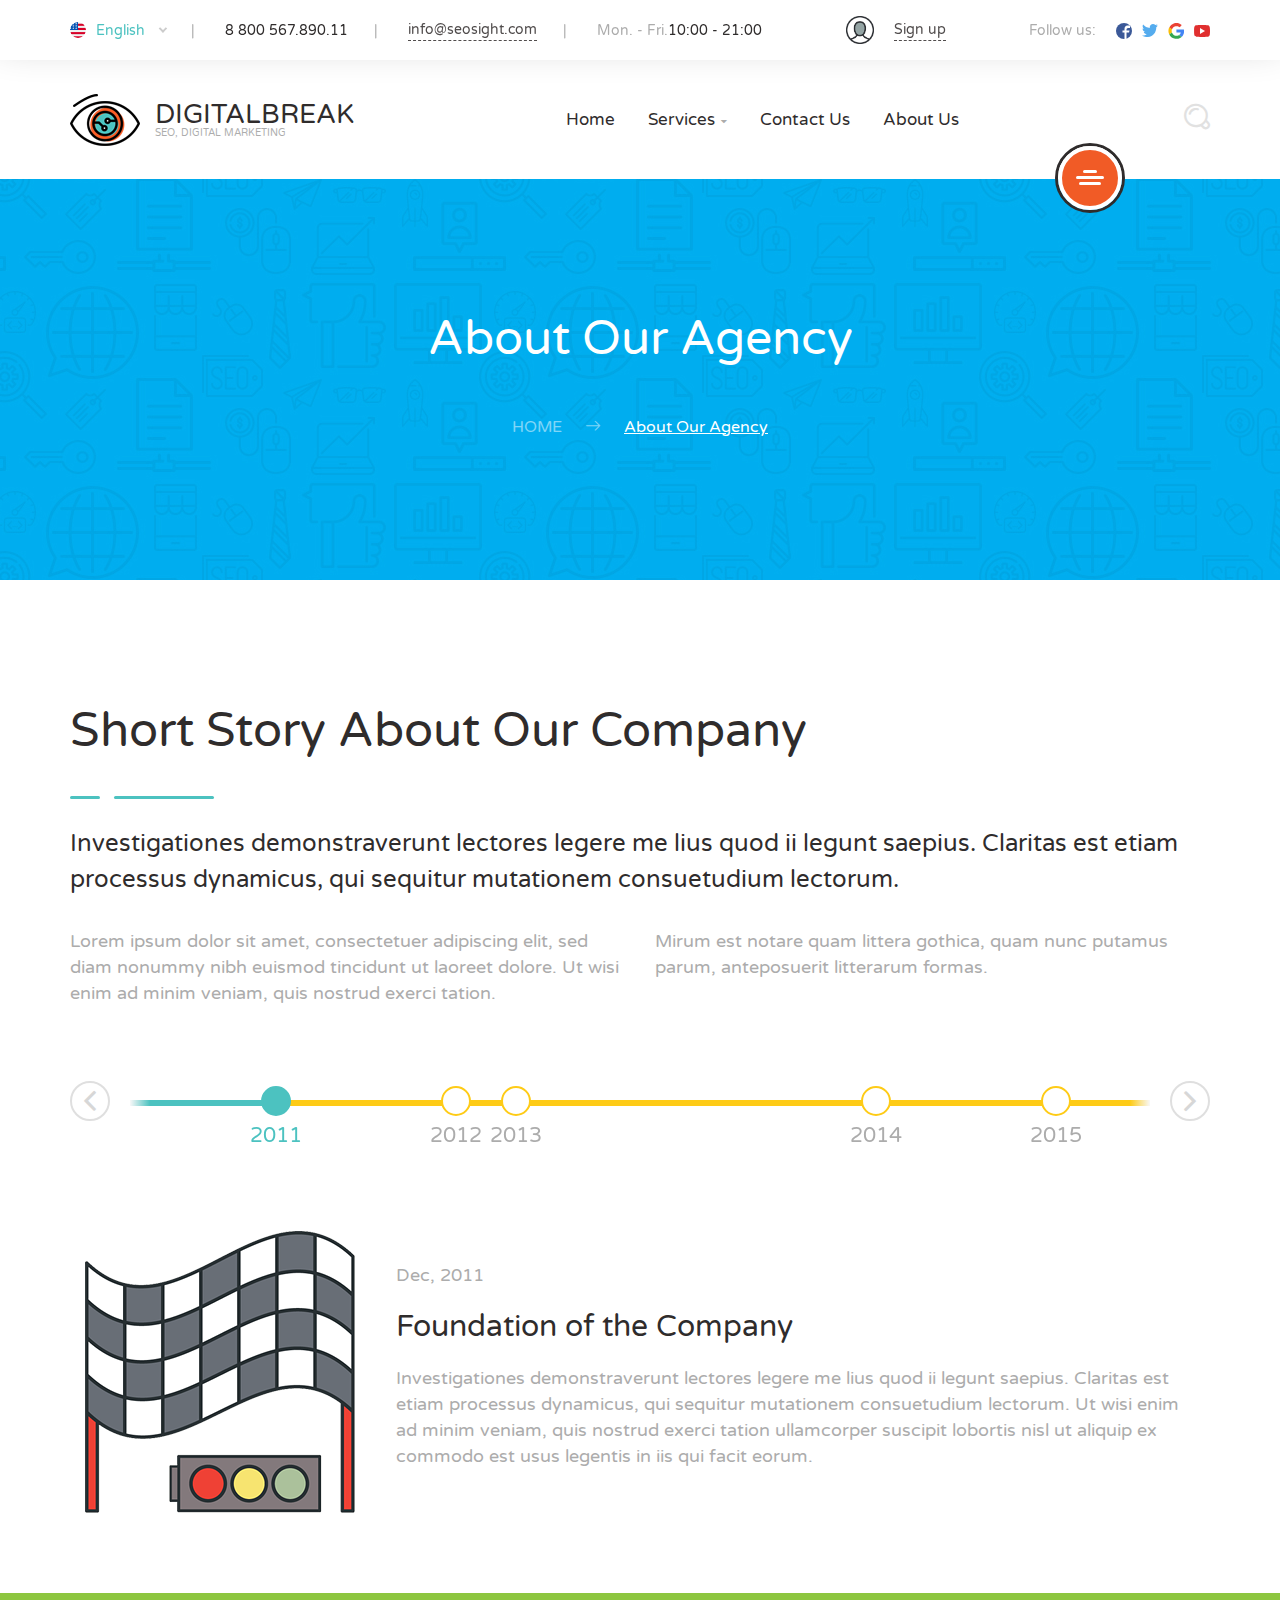
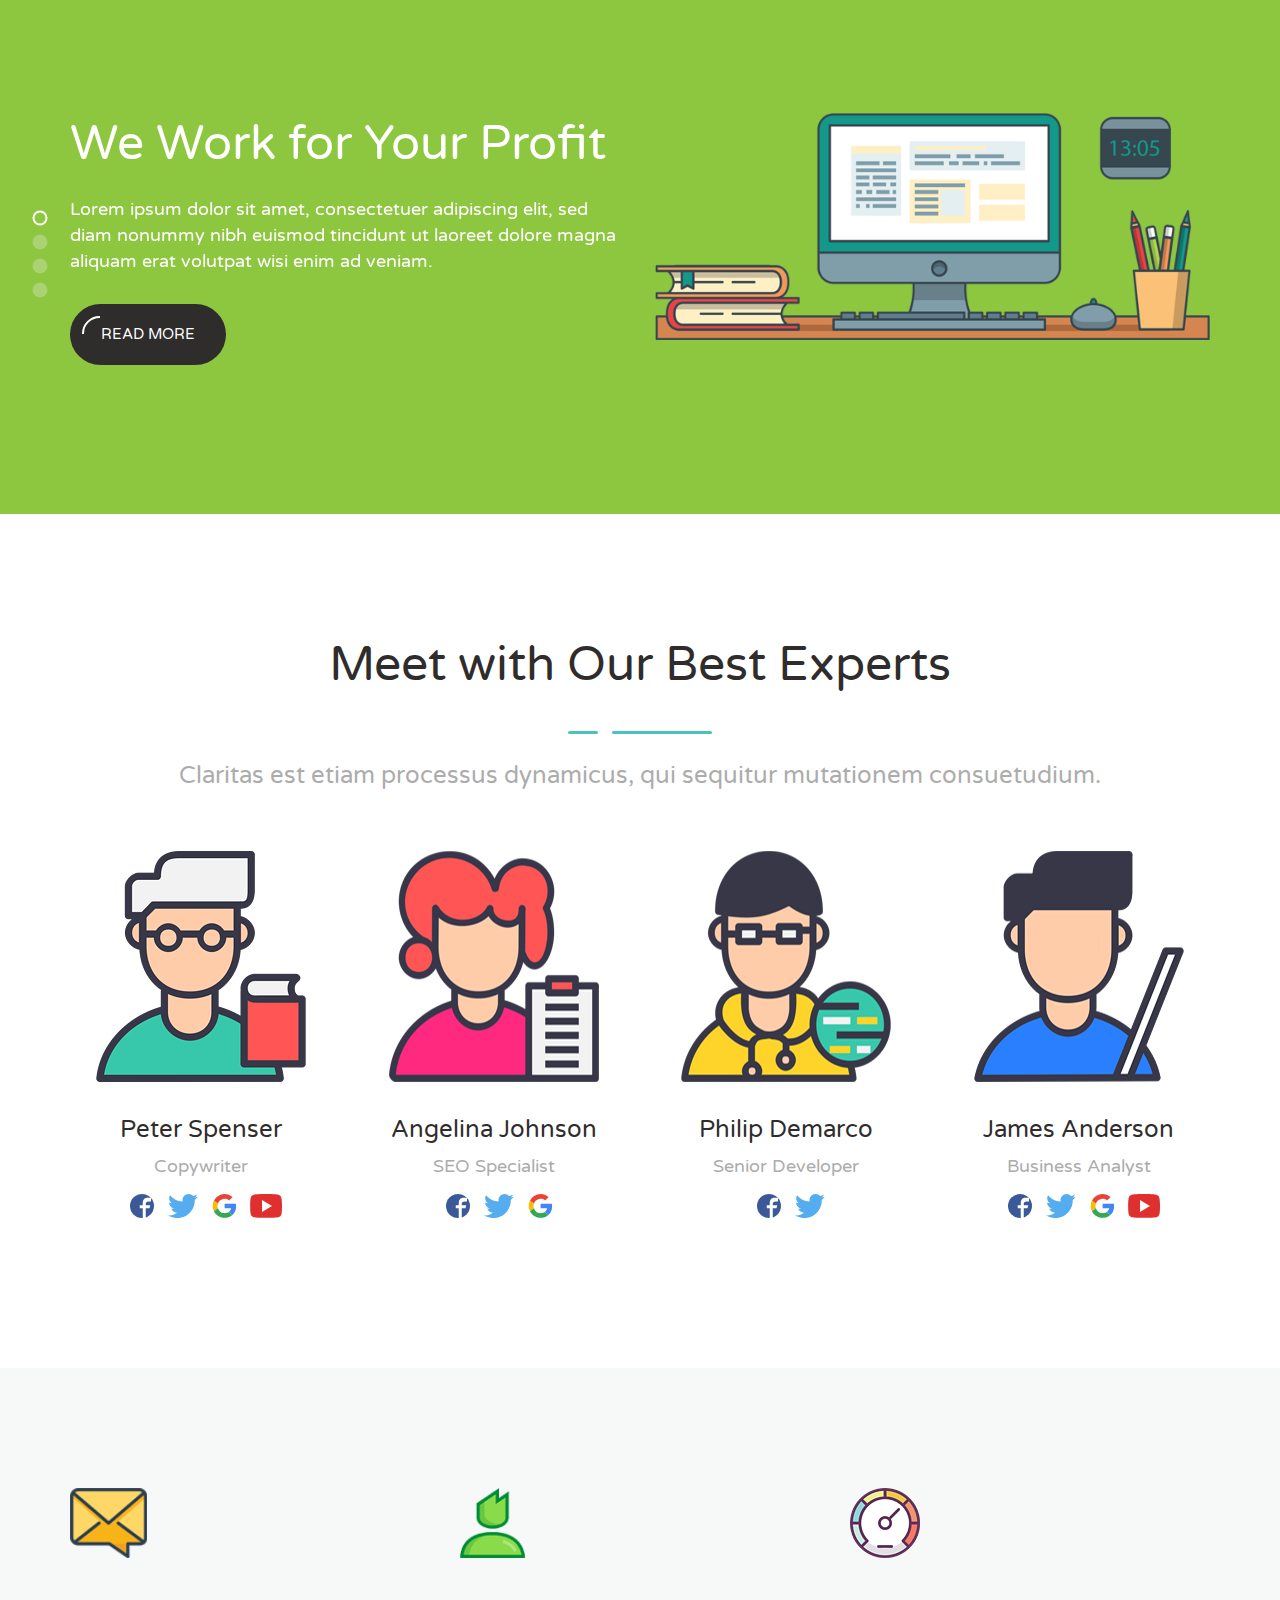
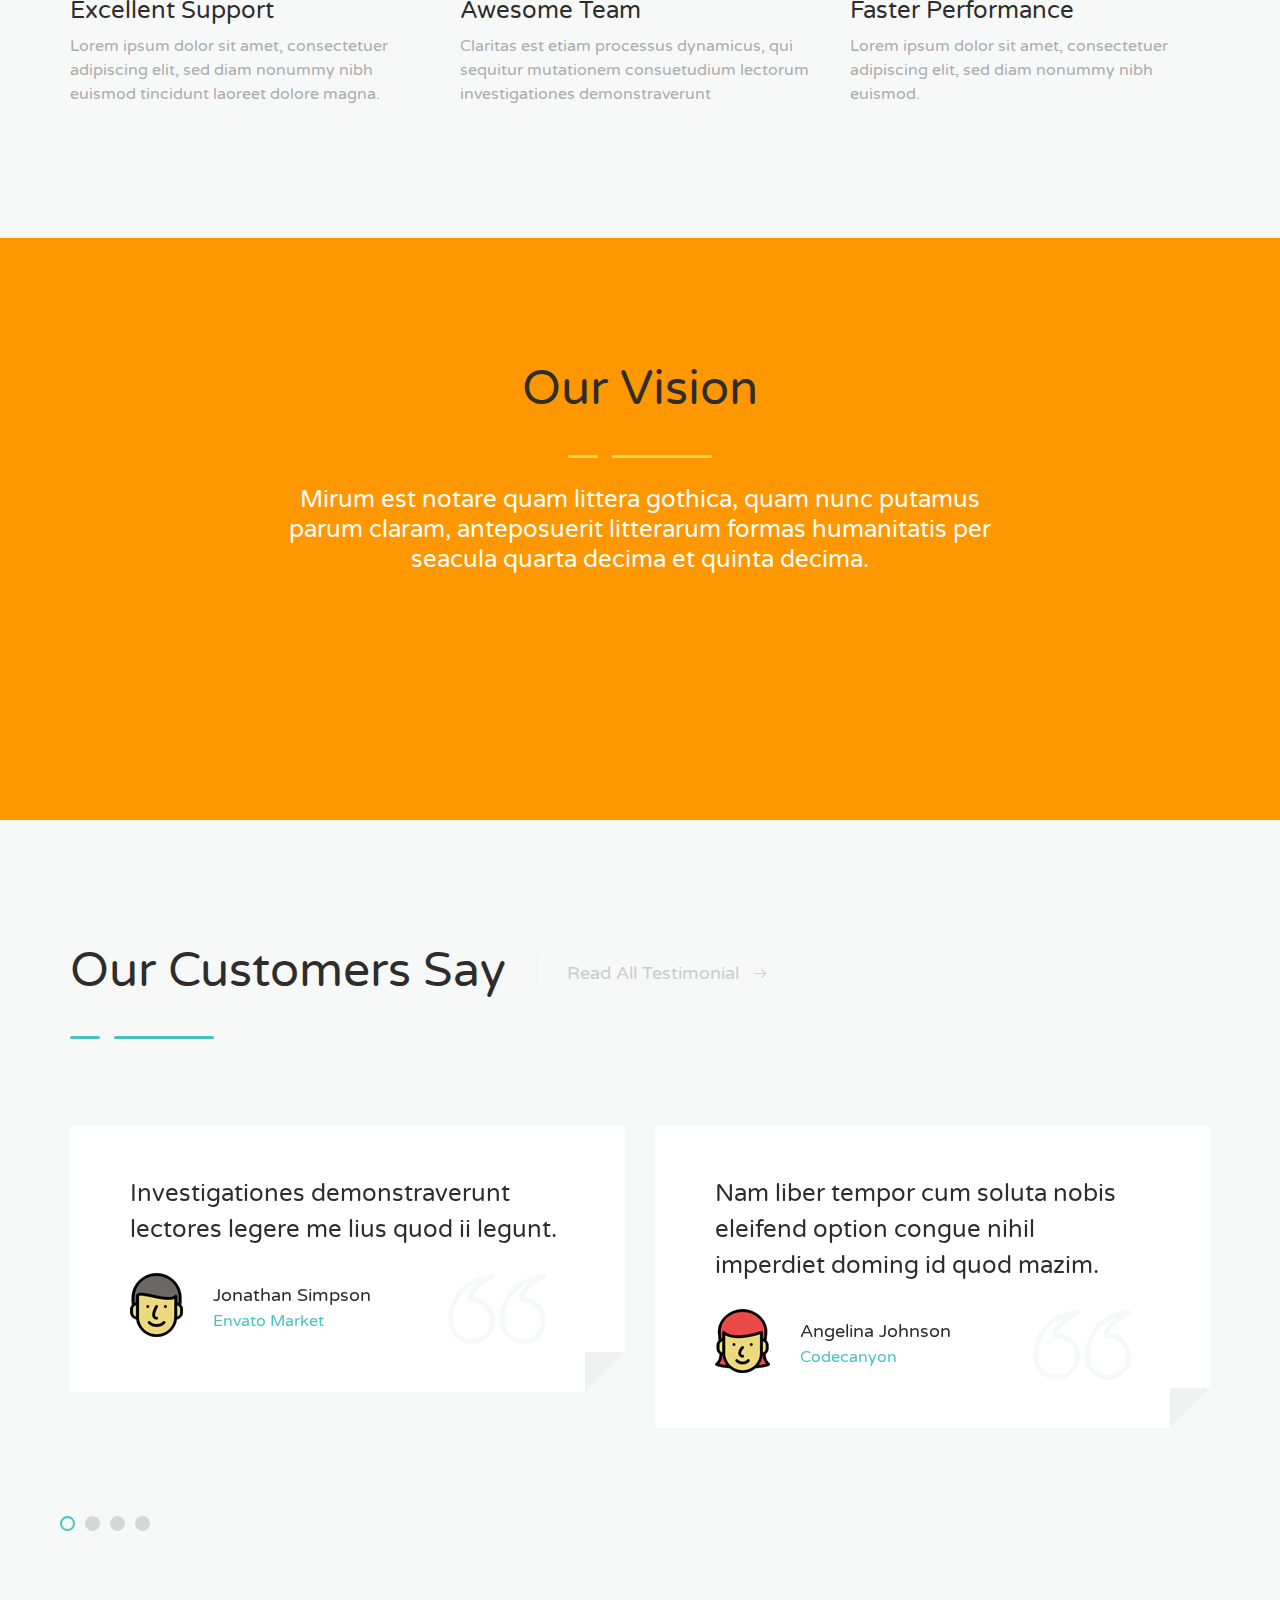
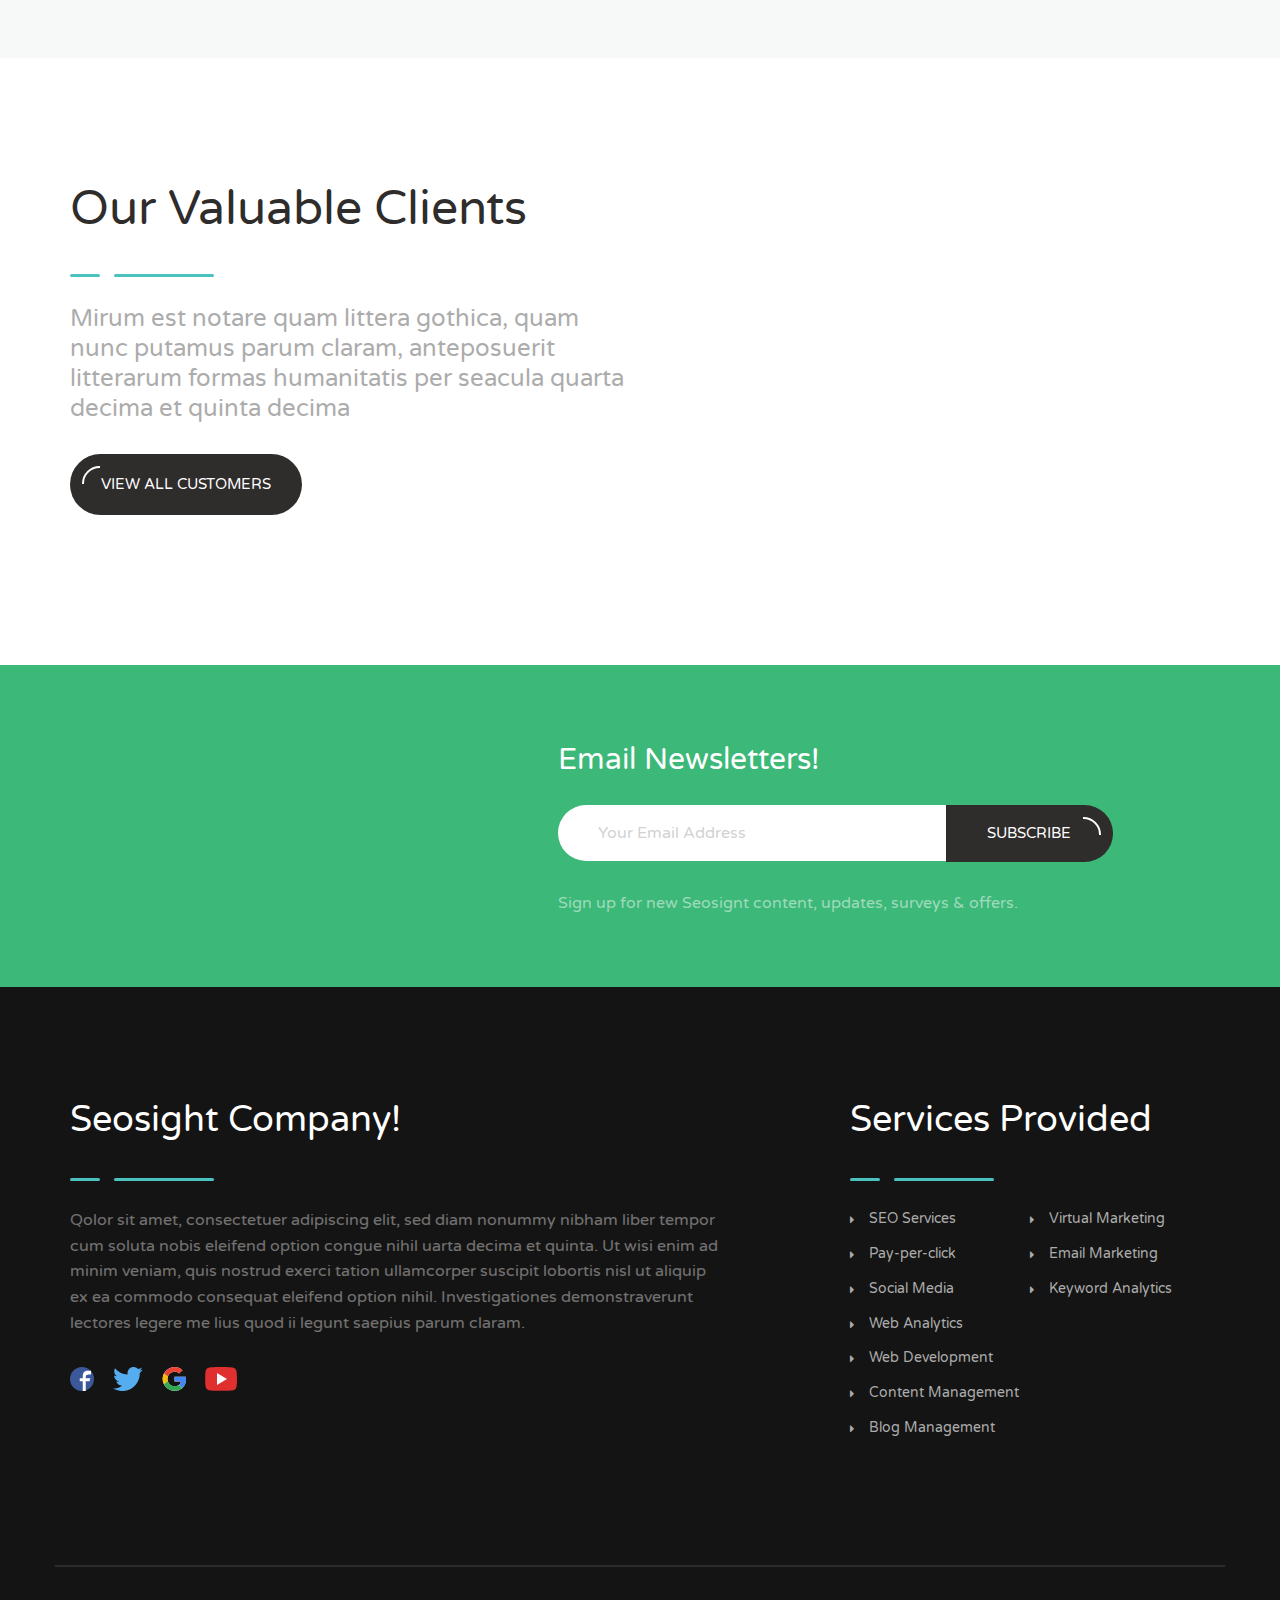
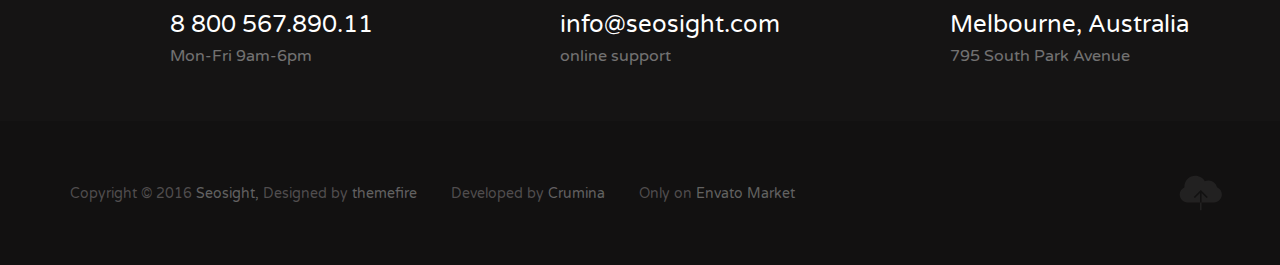
==== 02_abouts.html @ b75d0f01 "krdo bhai kch" ====
<!DOCTYPE html>
<html lang="en">
<head lang="en">
	<meta charset="UTF-8">
	<meta name="viewport" content="width=device-width, initial-scale=1, maximum-scale=1">
	<title>Seosight - Abouts</title>

	<link rel="stylesheet" type="text/css" href="css/fonts.css">
	<link rel="stylesheet" type="text/css" href="css/crumina-fonts.css">
	<link rel="stylesheet" type="text/css" href="css/normalize.css">
	<link rel="stylesheet" type="text/css" href="css/grid.css">
	<link rel="stylesheet" type="text/css" href="css/base.css">
	<link rel="stylesheet" type="text/css" href="css/blocks.css">
	<link rel="stylesheet" type="text/css" href="css/layouts.css">
	<link rel="stylesheet" type="text/css" href="css/modules.css">
	<link rel="stylesheet" type="text/css" href="css/widgets-styles.css">
	<link rel="stylesheet" type="text/css" href="css/ion.rangeSlider.css">


	<!--Plugins styles-->

	<link rel="stylesheet" type="text/css" href="css/jquery.mCustomScrollbar.css">
	<link rel="stylesheet" type="text/css" href="css/swiper.min.css">
	<link rel="stylesheet" type="text/css" href="css/primary-menu.css">
	<link rel="stylesheet" type="text/css" href="css/magnific-popup.css">

	<!--Styles for RTL-->

	<!--<link rel="stylesheet" type="text/css" href="css/rtl.css">-->


	<link href='https://fonts.googleapis.com/css?family=Varela+Round' rel='stylesheet' type='text/css'>

</head>

<body>

<!--<div id="hellopreloader">
	<div class="preloader">
		<svg width="58" height="58">
			<g fill="none" fill-rule="evenodd" stroke="#FFF" stroke-width="1.5" transform="translate(2 1)">
				<circle cx="42.601" cy="11.462" r="5" fill="#fff">
					<animate attributeName="fill-opacity" begin="0s" calcMode="linear" dur="1.3s" repeatCount="indefinite" values="1;0;0;0;0;0;0;0" />
				</circle>
				<circle cx="49.063" cy="27.063" r="5" fill="none">
					<animate attributeName="fill-opacity" begin="0s" calcMode="linear" dur="1.3s" repeatCount="indefinite" values="0;1;0;0;0;0;0;0" />
				</circle>
				<circle cx="42.601" cy="42.663" r="5" fill="none">
					<animate attributeName="fill-opacity" begin="0s" calcMode="linear" dur="1.3s" repeatCount="indefinite" values="0;0;1;0;0;0;0;0" />
				</circle>
				<circle cx="27" cy="49.125" r="5" fill="none">
					<animate attributeName="fill-opacity" begin="0s" calcMode="linear" dur="1.3s" repeatCount="indefinite" values="0;0;0;1;0;0;0;0" />
				</circle>
				<circle cx="11.399" cy="42.663" r="5" fill="none">
					<animate attributeName="fill-opacity" begin="0s" calcMode="linear" dur="1.3s" repeatCount="indefinite" values="0;0;0;0;1;0;0;0" />
				</circle>
				<circle cx="4.938" cy="27.063" r="5" fill="none">
					<animate attributeName="fill-opacity" begin="0s" calcMode="linear" dur="1.3s" repeatCount="indefinite" values="0;0;0;0;0;1;0;0" />
				</circle>
				<circle cx="11.399" cy="11.462" r="5" fill="none">
					<animate attributeName="fill-opacity" begin="0s" calcMode="linear" dur="1.3s" repeatCount="indefinite" values="0;0;0;0;0;0;1;0" />
				</circle>
				<circle cx="27" cy="5" r="5" fill="none">
					<animate attributeName="fill-opacity" begin="0s" calcMode="linear" dur="1.3s" repeatCount="indefinite" values="0;0;0;0;0;0;0;1" />
				</circle>
			</g>
		</svg>
		<div class="text">Loading ...</div>
	</div>
</div>-->

<div class="top-bar">
	<div class="container">

		<div class="top-bar-contact">
			<div class="contact-item">
				<img loading="lazy" src="img/united-states-of-america.png" class="flags" alt="flag">
				<select>
					<option value="1">English</option>
					<option value="2">Germany</option>
					<option value="3">Ukrainian</option>
				</select>
			</div>

			<div class="contact-item">
				8 800 567.890.11
			</div>

			<div class="contact-item">
				<a href="#">info@seosight.com</a>
			</div>

			<div class="contact-item">
				<span>Mon. - Fri.</span> 10:00 - 21:00
			</div>
		</div>

		<div class="login-block">
			<img loading="lazy" src="img/signin_color.png" class="sign-in-dark">
			<a class="js-window-popup" href="#">Sign up</a>
		</div>

		<div class="follow_us">
			<span>Follow us:</span>
			<div class="socials">

				<a href="" class="social__item">
					<img loading="lazy" src="svg/circle-facebook.svg" alt="facebook">
				</a>

				<a href="" class="social__item">
					<img loading="lazy" src="svg/twitter.svg" alt="twitter">
				</a>

				<a href="" class="social__item">
					<img loading="lazy" src="svg/google.svg" alt="google">
				</a>

				<a href="" class="social__item">
					<img loading="lazy" src="svg/youtube.svg" alt="youtube">
				</a>

			</div>
		</div>

		<a href="#" class="top-bar-close" id="top-bar-close-js">
			<span></span>
			<span></span>
		</a>

	</div>
</div>

<!-- Header -->

<header class="header" id="site-header">
	<a href="#" id="top-bar-js" class="top-bar-link">
		<i class="seosight-icon seoicon-arrow-to-bottom"></i>
	</a>

	<div class="container">

		<div class="header-content-wrapper">

			<div class="logo">
				<a href="index.html" class="full-block-link"></a>
				<img loading="lazy" src="img/logo-eye.png" alt="Seosight">
				<div class="logo-text">
					<div class="logo-title">DigitalBreak</div>
					<div class="logo-sub-title">SEO, Digital Marketing</div>
				</div>
			</div>

			<nav id="primary-menu" class="primary-menu">

				<a href='javascript:void(0)' id="menu-icon-trigger" class="menu-icon-trigger showhide">
					<span class="mob-menu--title">Menu</span>
					<span id="menu-icon-wrapper" class="menu-icon-wrapper" style="visibility: hidden">
                            <svg width="1000px" height="1000px">
                                <path id="pathD" d="M 300 400 L 700 400 C 900 400 900 750 600 850 A 400 400 0 0 1 200 200 L 800 800"></path>
                                <path id="pathE" d="M 300 500 L 700 500"></path>
                                <path id="pathF" d="M 700 600 L 300 600 C 100 600 100 200 400 150 A 400 380 0 1 1 200 800 L 800 200"></path>
                            </svg>
                        </span>
				</a>

				<!-- menu-icon-wrapper -->

				<ul class="primary-menu-menu">
					<li class="menu-item-has-children">
						<a href="index.html">Home</a>
					</li>

					<li class="">
						<a href="03_services.html">Services</a>
						<ul class="dropdown">
							<li class="megamenu-item-info">
								<h5 class="megamenu-item-info-title">List of Services</h5>
								<p class="megamenu-item-info-text">Choose a Service</p>
							</li>
							<li class="hover-ver2">
								<a href="05_service_details_localseo.html"><i class="seoicon-pin-map"></i>
									Local SEO
								</a>
							</li>
							<li class="hover-ver2">
								<a href="07_service_email_marketing.html"><i class="seoicon-mail-send"></i>
									Email Marketing
								</a>
							</li>
							<li class="hover-ver2">
								<a href="06_service_detail.html"><i class="seoicon-chat-comment"></i>
									Social Media Marketing
								</a>
							</li>
							<li class="menu-item-has-children hover-ver2">
								<a href="04_service_detail_seo.html">
									<i class="seoicon-search"></i>
									Search Engine Optimization
								</a>
							</li>
							<li class="hover-ver2">
								<a href="08_service_ppc_management.html"><i class="seoicon-button"></i>
									Pay Per Click Management
								</a>
							</li>
							<li class="menu-item-has-children hover-ver2">
								<a href="03_services.html">
									<i class="seoicon-pie-graph-split"></i>
									Services Promo List
								</a>
							</li>
						</ul>
					</li>

					<li class="">
						<a href="22_contacts.html">Contact Us</a>
					</li>


					<li class="">
						<a href="#">About Us</a>
					</li>

				</ul>
			</nav>

			<ul class="nav-add">
				

				<li class="search search_main">
					<a href="#" class="js-open-search">
						<i class="seoicon-loupe"></i>
					</a>
				</li>
			</ul>

			<div class="user-menu open-overlay">
				<a href="#" class="user-menu-content  js-open-aside">
					<span></span>
					<span></span>
					<span></span>
				</a>
			</div>
		</div>

	</div>

</header>


<!-- ... End Header -->

<!-- Right-menu -->

<div class="mCustomScrollbar">
	<div class="popup right-menu">

		<div class="right-menu-wrap">

			<div class="user-menu-close js-close-aside">
				<a href="#" class="user-menu-content  js-clode-aside">
					<span></span>
					<span></span>
				</a>
			</div>

			<div class="logo">
				<a href="index.html" class="full-block-link"></a>
				<img loading="lazy" src="img/logo-eye.png" alt="Seosight">
				<div class="logo-text">
					<div class="logo-title">Seosight</div>
				</div>
			</div>

			<p class="text">Investigationes demonstraverunt lectores legere me lius quod
				ii legunt saepius est etiam processus dynamicus.
			</p>

		</div>

		<div class="widget login">

			<h4 class="login-title">Sign In to Your Account</h4>
			<input class="input-standard-grey" placeholder="Username or Email" type="text">
			<input class="password input-standard-grey" placeholder="Password" type="password">
			<div class="login-btn-wrap">

				<div class="btn btn-medium btn--dark btn-hover-shadow">
					<span class="text">login now</span>
					<span class="semicircle"></span>
				</div>

				<div class="remember-wrap">

					<div class="checkbox">
						<input id="remember" type="checkbox" name="remember" value="remember">
						<label for="remember">Remember Me</label>
					</div>

				</div>

			</div>

			<div class="helped">Lost your password?</div>
			<div class="helped js-window-popup">Register Now</div>

		</div>

		<div class="widget contacts">

			<h4 class="contacts-title">Get In Touch</h4>
			<p class="contacts-text">Lorem ipsum dolor sit amet, duis metus ligula amet in purus,
				vitae donec vestibulum enim, tincidunt massa sit, convallis ipsum.
			</p>

			<div class="contacts-item">
				<img loading="lazy" src="img/contact4.png" alt="phone">
				<div class="content">
					<a href="#" class="title">8 800 567.890.11</a>
					<p class="sub-title">Mon-Fri 9am-6pm</p>
				</div>
			</div>

			<div class="contacts-item">
				<img loading="lazy" src="img/contact5.png" alt="phone">
				<div class="content">
					<a href="#" class="title">info@seosight.com</a>
					<p class="sub-title">online support</p>
				</div>
			</div>

			<div class="contacts-item">
				<img loading="lazy" src="img/contact6.png" alt="phone">
				<div class="content">
					<a href="#" class="title">Melbourne, Australia</a>
					<p class="sub-title">795 South Park Avenue</p>
				</div>
			</div>

		</div>

	</div>

</div>

<!-- ... End Right-menu -->

<div class="content-wrapper">

	<!-- Stunning header -->

	<div class="stunning-header stunning-header-bg-lightblue">
		<div class="stunning-header-content">
			<h1 class="stunning-header-title">About Our Agency</h1>
			<ul class="breadcrumbs">
				<li class="breadcrumbs-item">
					<a href="index.html">Home</a>
					<i class="seoicon-right-arrow"></i>
				</li>
				<li class="breadcrumbs-item active">
					<span>About Our Agency</span>
					<i class="seoicon-right-arrow"></i>
				</li>
			</ul>
		</div>
	</div>

	<!-- End Stunning header -->

	<div class="container">
		<div class="row pt120">
			<div class="col-lg-12">
				<div class="heading mb30">
					<h4 class="h1 heading-title">Short Story About Our Company</h4>
					<div class="heading-line">
						<span class="short-line"></span>
						<span class="long-line"></span>
					</div>

					<h5 class="heading-subtitle">Investigationes demonstraverunt lectores legere me lius quod ii legunt
						saepius. Claritas est etiam processus dynamicus, qui sequitur mutationem consuetudium lectorum.
					</h5>
				</div>
			</div>

			<div class="col-lg-6">
				<p>Lorem ipsum dolor sit amet, consectetuer adipiscing elit, sed diam nonummy nibh euismod tincidunt ut
					laoreet dolore. Ut wisi enim ad minim veniam, quis nostrud exerci tation.
				</p>
			</div>

			<div class="col-lg-6">
				<p>Mirum est notare quam littera gothica, quam nunc putamus parum, anteposuerit litterarum formas.</p>
			</div>

		</div>
	</div>


	<!-- Time line -->

	<div class="container">

		<div class="row">

			<div class="col-lg-12">

				<section class="cd-horizontal-timeline">
					<div class="timeline">
						<div class="events-wrapper">
							<div class="events">
								<ol>
									<li><a href="#0" data-date="16/12/2011" class="selected">2011</a></li>
									<li><a href="#0" data-date="28/09/2012">2012</a></li>
									<li><a href="#0" data-date="05/01/2013">2013</a></li>
									<li><a href="#0" data-date="10/09/2014">2014</a></li>
									<li><a href="#0" data-date="07/05/2015">2015</a></li>
									<li><a href="#0" data-date="20/12/2016">2016</a></li>
									<!-- other dates here -->
								</ol>

								<span class="filling-line" aria-hidden="true"></span>
							</div> <!-- .events -->
						</div> <!-- .events-wrapper -->

						<ul class="cd-timeline-navigation">
							<li><a href="#0" class="prev inactive seoicon-play">Prev</a></li>
							<li><a href="#0" class="next seoicon-play">Next</a></li>
						</ul> <!-- .cd-timeline-navigation -->
					</div> <!-- .timeline -->

					<div class="events-content">
						<ol>
							<li class="selected" data-date="16/12/2011">
								<div class="row">
									<div class="col-lg-3 col-md-3 col-sm-3 col-xs-12 table-cell">
										<div class="time-line-thumb">
											<img loading="lazy" src="img/time-line-thumb.png" alt="time-line">
										</div>
									</div>

									<div class="col-lg-8 col-lg-offset-1 col-md-8 col-md-offset-1 col-sm-9 col-xs-12 table-cell">
										<div class="time-line-content">
											<h6 class="time-line-subtitle">Dec, 2011</h6>
											<h5 class="time-line-title">Foundation of the Company</h5>
											<p class="time-line-text">Investigationes demonstraverunt lectores legere me lius quod ii legunt
												saepius. Claritas est etiam processus dynamicus, qui sequitur mutationem consuetudium
												lectorum. Ut wisi enim ad minim veniam, quis nostrud exerci tation ullamcorper suscipit
												lobortis nisl ut aliquip ex commodo est usus legentis in iis qui facit eorum.
											</p>
										</div>
									</div>
								</div>

							</li>

							<li data-date="28/09/2012">

								<div class="row">
									<div class="col-lg-3 col-md-3 col-sm-3 col-xs-12 table-cell">
										<div class="time-line-thumb">
											<img loading="lazy" src="img/time-line-thumb.png" alt="time-line">
										</div>
									</div>

									<div class="col-lg-8 col-lg-offset-1 col-md-8 col-md-offset-1 col-sm-9 col-xs-12 table-cell">
										<div class="time-line-content">
											<h6 class="time-line-subtitle">Sept, 2012</h6>
											<h5 class="time-line-title">Foundation of the Company</h5>
											<p class="time-line-text">Investigationes demonstraverunt lectores legere me lius quod ii legunt
												saepius. Claritas est etiam processus dynamicus, qui sequitur mutationem consuetudium
												lectorum. Ut wisi enim ad minim veniam, quis nostrud exerci tation ullamcorper suscipit
												lobortis nisl ut aliquip ex commodo est usus legentis in iis qui facit eorum.
											</p>
										</div>
									</div>
								</div>

							</li>

							<li data-date="05/01/2013">

								<div class="row">
									<div class="col-lg-3 col-md-3 col-sm-3 col-xs-12 table-cell">
										<div class="time-line-thumb">
											<img loading="lazy" src="img/time-line-thumb.png" alt="time-line">
										</div>
									</div>

									<div class="col-lg-8 col-lg-offset-1 col-md-8 col-md-offset-1 col-sm-9 col-xs-12 table-cell">
										<div class="time-line-content">
											<h6 class="time-line-subtitle">Jan, 2013</h6>
											<h5 class="time-line-title">Foundation of the Company</h5>
											<p class="time-line-text">Investigationes demonstraverunt lectores legere me lius quod ii legunt
												saepius. Claritas est etiam processus dynamicus, qui sequitur mutationem consuetudium
												lectorum. Ut wisi enim ad minim veniam, quis nostrud exerci tation ullamcorper suscipit
												lobortis nisl ut aliquip ex commodo est usus legentis in iis qui facit eorum.
											</p>
										</div>
									</div>
								</div>

							</li>

							<li class="" data-date="10/09/2014">
								<div class="row">
									<div class="col-lg-3 col-md-3 col-sm-3 col-xs-12 table-cell">
										<div class="time-line-thumb">
											<img loading="lazy" src="img/time-line-thumb.png" alt="time-line">
										</div>
									</div>

									<div class="col-lg-8 col-lg-offset-1 col-md-8 col-md-offset-1 col-sm-9 col-xs-12 table-cell">
										<div class="time-line-content">
											<h6 class="time-line-subtitle">Sept, 2014</h6>
											<h5 class="time-line-title">Foundation of the Company</h5>
											<p class="time-line-text">Investigationes demonstraverunt lectores legere me lius quod ii legunt
												saepius. Claritas est etiam processus dynamicus, qui sequitur mutationem consuetudium
												lectorum. Ut wisi enim ad minim veniam, quis nostrud exerci tation ullamcorper suscipit
												lobortis nisl ut aliquip ex commodo est usus legentis in iis qui facit eorum.
											</p>
										</div>
									</div>
								</div>
							</li>

							<li data-date="07/05/2015">

								<div class="row">
									<div class="col-lg-3 col-md-3 col-sm-3 col-xs-12 table-cell">
										<div class="time-line-thumb">
											<img loading="lazy" src="img/time-line-thumb.png" alt="time-line">
										</div>
									</div>

									<div class="col-lg-8 col-md-8 col-md-offset-1 col-sm-12 col-xs-12 col-lg-offset-1 table-cell">
										<div class="time-line-content">
											<h6 class="time-line-subtitle">May, 2015</h6>
											<h5 class="time-line-title">Foundation of the Company</h5>
											<p class="time-line-text">Investigationes demonstraverunt lectores legere me lius quod ii legunt
												saepius. Claritas est etiam processus dynamicus, qui sequitur mutationem consuetudium
												lectorum. Ut wisi enim ad minim veniam, quis nostrud exerci tation ullamcorper suscipit
												lobortis nisl ut aliquip ex commodo est usus legentis in iis qui facit eorum.
											</p>
										</div>
									</div>
								</div>

							</li>

							<li data-date="20/12/2016">

								<div class="row">
									<div class="col-lg-3 col-md-3 col-sm-3 col-xs-12 table-cell">
										<div class="time-line-thumb">
											<img loading="lazy" src="img/time-line-thumb.png" alt="time-line">
										</div>
									</div>

									<div class="col-lg-8 col-md-8 col-md-offset-1 col-sm-12 col-xs-12 col-lg-offset-1 table-cell">
										<div class="time-line-content">
											<h6 class="time-line-subtitle">Dec, 2016</h6>
											<h5 class="time-line-title">Foundation of the Company</h5>
											<p class="time-line-text">Investigationes demonstraverunt lectores legere me lius quod ii legunt
												saepius. Claritas est etiam processus dynamicus, qui sequitur mutationem consuetudium
												lectorum. Ut wisi enim ad minim veniam, quis nostrud exerci tation ullamcorper suscipit
												lobortis nisl ut aliquip ex commodo est usus legentis in iis qui facit eorum.
											</p>
										</div>
									</div>
								</div>

							</li>

							<!-- other descriptions here -->
						</ol>
					</div> <!-- .events-content -->
				</section>

			</div>

		</div>

	</div>

	<!-- End Time line -->


	<!-- Slider Profit -->

	<div class="section bg-greendark-color">

		<div class="container">

			<div class="slider-profit-wrap">

				<!-- Slider main container -->
				<div class="swiper-container auto-height pagination-vertical" data-direction="vertical" data-loop="false" data-mouse-scroll="true">

					<div class="swiper-wrapper">

						<div class="slider-profit swiper-slide">
							<div class="row medium-padding120">
								<div class="col-lg-6 col-md-6 col-sm-12 col-xs-12">
									<div class="heading">
										<h4 class="h1 heading-title c-white mb30">We Work for Your Profit</h4>
										<p class="c-white">Lorem ipsum dolor sit amet, consectetuer adipiscing elit, sed diam nonummy
											nibh euismod tincidunt ut laoreet dolore magna aliquam erat volutpat wisi enim ad veniam.
										</p>
									</div>

									<a href="21_seo_analysis.html" class="btn btn-medium btn--dark btn-hover-shadow">
										<span class="text">Read More</span>
										<span class="semicircle"></span>
									</a>
								</div>

								<div class="col-lg-6 col-md-6 col-sm-12 col-xs-12">
									<div class="slider-profit-thumb">
										<img loading="lazy" src="img/profit.png" alt="profit">
									</div>
								</div>
							</div>
						</div>

						<div class="slider-profit swiper-slide">
							<div class="row medium-padding120">
								<div class="col-lg-6 col-md-6 col-sm-12 col-xs-12">
									<div class="heading">
										<h4 class="h1 heading-title c-white mb30">We Work for Your Profit</h4>
										<p class="c-white">Lorem ipsum dolor sit amet, consectetuer adipiscing elit, sed diam nonummy
											nibh euismod tincidunt ut laoreet dolore magna aliquam erat volutpat wisi enim ad veniam.
										</p>
									</div>

									<a href="21_seo_analysis.html" class="btn btn-medium btn--dark btn-hover-shadow">
										<span class="text">Read More</span>
										<span class="semicircle"></span>
									</a>
								</div>

								<div class="col-lg-6 col-md-6 col-sm-12 col-xs-12">
									<div class="slider-profit-thumb">
										<img loading="lazy" src="img/profit.png" alt="profit">
									</div>
								</div>
							</div>
						</div>

						<div class="slider-profit swiper-slide">
							<div class="row medium-padding120">
								<div class="col-lg-6 col-md-6 col-sm-12 col-xs-12">
									<div class="heading">
										<h4 class="h1 heading-title c-white mb30">We Work for Your Profit</h4>
										<p class="c-white">Lorem ipsum dolor sit amet, consectetuer adipiscing elit, sed diam nonummy
											nibh euismod tincidunt ut laoreet dolore magna aliquam erat volutpat wisi enim ad veniam.
										</p>
									</div>

									<a href="21_seo_analysis.html" class="btn btn-medium btn--dark btn-hover-shadow">
										<span class="text">Read More</span>
										<span class="semicircle"></span>
									</a>
								</div>

								<div class="col-lg-6 col-md-6 col-sm-12 col-xs-12">
									<div class="slider-profit-thumb">
										<img loading="lazy" src="img/profit.png" alt="profit">
									</div>
								</div>
							</div>
						</div>

						<div class="slider-profit swiper-slide">
							<div class="row medium-padding120">
								<div class="col-lg-6 col-md-6 col-sm-12 col-xs-12">
									<div class="heading">
										<h4 class="h1 heading-title c-white mb30">We Work for Your Profit</h4>
										<p class="c-white">Lorem ipsum dolor sit amet, consectetuer adipiscing elit, sed diam nonummy
											nibh euismod tincidunt ut laoreet dolore magna aliquam erat volutpat wisi enim ad veniam.
										</p>
									</div>

									<a href="21_seo_analysis.html" class="btn btn-medium btn--dark btn-hover-shadow">
										<span class="text">Read More</span>
										<span class="semicircle"></span>
									</a>
								</div>

								<div class="col-lg-6 col-md-6 col-sm-12 col-xs-12">
									<div class="slider-profit-thumb">
										<img loading="lazy" src="img/profit.png" alt="profit">
									</div>
								</div>
							</div>
						</div>
					</div>

					<!-- If we need pagination -->
					<div class="swiper-pagination"></div>
				</div>
			</div>
		</div>
	</div>

	<!-- End Slider Profit -->


	<!-- Team members -->

	<div class="container">
		<div class="row pt120 mb30">

			<div class="col-lg-12">
				<div class="heading align-center">
					<h4 class="h1 heading-title">Meet with Our Best Experts</h4>
					<div class="heading-line">
						<span class="short-line"></span>
						<span class="long-line"></span>
					</div>
					<p class="heading-text">Claritas est etiam processus dynamicus, qui sequitur mutationem consuetudium.</p>
				</div>
			</div>

		</div>

		<div class="row pb120">
			<div class="col-lg-3 col-md-3 col-sm-6 col-xs-12">
				<div class="teammembers-item">
					<img loading="lazy" src="img/teammember1.png" alt="team member">
					<h5 class="teammembers-item-name">Peter Spenser</h5>
					<p class="teammembers-item-prof">Copywriter</p>

					<div class="socials">

						<a href="" class="social__item">
							<img loading="lazy" src="svg/circle-facebook.svg" alt="facebook">
						</a>

						<a href="" class="social__item">
							<img loading="lazy" src="svg/twitter.svg" alt="twitter">
						</a>

						<a href="" class="social__item">
							<img loading="lazy" src="svg/google.svg" alt="google">
						</a>

						<a href="" class="social__item">
							<img loading="lazy" src="svg/youtube.svg" alt="youtube">
						</a>

					</div>
				</div>
			</div>

			<div class="col-lg-3 col-md-3 col-sm-6 col-xs-12">
				<div class="teammembers-item">
					<img loading="lazy" src="img/teammember2.png" alt="team member">
					<h5 class="teammembers-item-name">Angelina Johnson</h5>
					<p class="teammembers-item-prof">SEO Specialist</p>

					<div class="socials">

						<a href="" class="social__item">
							<img loading="lazy" src="svg/circle-facebook.svg" alt="facebook">
						</a>

						<a href="" class="social__item">
							<img loading="lazy" src="svg/twitter.svg" alt="twitter">
						</a>

						<a href="" class="social__item">
							<img loading="lazy" src="svg/google.svg" alt="google">
						</a>


					</div>
				</div>
			</div>

			<div class="col-lg-3 col-md-3 col-sm-6 col-xs-12">
				<div class="teammembers-item">
					<img loading="lazy" src="img/teammember3.png" alt="team member">
					<h5 class="teammembers-item-name">Philip Demarco</h5>
					<p class="teammembers-item-prof">Senior Developer</p>

					<div class="socials">

						<a href="" class="social__item">
							<img loading="lazy" src="svg/circle-facebook.svg" alt="facebook">
						</a>

						<a href="" class="social__item">
							<img loading="lazy" src="svg/twitter.svg" alt="twitter">
						</a>


					</div>
				</div>
			</div>

			<div class="col-lg-3 col-md-3 col-sm-6 col-xs-12">
				<div class="teammembers-item">
					<img loading="lazy" src="img/teammember4.png" alt="team member">
					<h5 class="teammembers-item-name">James Anderson</h5>
					<p class="teammembers-item-prof">Business Analyst</p>

					<div class="socials">

						<a href="" class="social__item">
							<img loading="lazy" src="svg/circle-facebook.svg" alt="facebook">
						</a>

						<a href="" class="social__item">
							<img loading="lazy" src="svg/twitter.svg" alt="twitter">
						</a>

						<a href="" class="social__item">
							<img loading="lazy" src="svg/google.svg" alt="google">
						</a>

						<a href="" class="social__item">
							<img loading="lazy" src="svg/youtube.svg" alt="youtube">
						</a>

					</div>
				</div>
			</div>
		</div>
	</div>

	<!-- End Team members -->


	<!-- Info boxes -->


	<div class="container-fluid">
		<div class="row medium-padding120 bg-border-color">
			<div class="container">
				<div class="row">
					<div class="col-lg-4 col-md-4 col-sm-12 col-sx-12">
						<div class="info-box--standard">
							<div class="info-box-image f-none">
								<img loading="lazy" src="img/info-box20.png" alt="image">
							</div>
							<div class="info-box-content">
								<h5 class="info-box-title">Excellent Support</h5>
								<p class="text">Lorem ipsum dolor sit amet, consectetuer adipiscing elit,
									sed diam nonummy nibh euismod tincidunt laoreet dolore magna.
								</p>
							</div>
						</div>
					</div>

					<div class="col-lg-4 col-md-4 col-sm-12 col-sx-12">
						<div class="info-box--standard">
							<div class="info-box-image f-none">
								<img loading="lazy" src="img/info-box21.png" alt="image">
							</div>
							<div class="info-box-content">
								<h5 class="info-box-title">Awesome Team</h5>
								<p class="text">Claritas est etiam processus dynamicus, qui sequitur mutationem
									consuetudium lectorum investigationes demonstraverunt
								</p>
							</div>
						</div>
					</div>

					<div class="col-lg-4 col-md-4 col-sm-12 col-sx-12">
						<div class="info-box--standard">
							<div class="info-box-image f-none">
								<img loading="lazy" src="img/info-box22.png" alt="image">
							</div>
							<div class="info-box-content">
								<h5 class="info-box-title">Faster Performance</h5>
								<p class="text">Lorem ipsum dolor sit amet, consectetuer adipiscing elit,
									sed diam nonummy nibh euismod.
								</p>
							</div>
						</div>
					</div>
				</div>
			</div>
		</div>
	</div>

	<!-- End Info boxes -->

	<!-- Our vision -->

	<div class="container-fluid">
		<div class="row bg-orangedark-color">

			<div class="our-vision scrollme">
				<div class="container">
					<div class="row">
						<div class="col-lg-8 col-lg-offset-2 col-md-8 col-md-offset-2 col-sm-12 col-xs-12">
							<div class="heading align-center">
								<h4 class="h1 heading-title">Our Vision</h4>
								<div class="heading-line">
									<span class="short-line bg-yellow-color"></span>
									<span class="long-line bg-yellow-color"></span>
								</div>
								<p class="heading-text c-white">Mirum est notare quam littera gothica, quam nunc putamus parum
									claram, anteposuerit litterarum formas humanitatis per seacula quarta decima et quinta
									decima.
								</p>
							</div>
						</div>
					</div>
				</div>

				<img loading="lazy" src="img/elements.png" class="elements" alt="elements">
				<img loading="lazy" src="img/eye.png" class="eye" alt="eye">
			</div>
		</div>
	</div>


	<!-- End Our vision -->


	<!-- Testimonial slider -->


	<div class="container-fluid">
		<div class="row medium-padding120 bg-border-color">
			<div class="container">

				<div class="testimonial-arrow-slider">

					<div class="row">

						<div class="col-lg-12">
							<div class="heading">
								<h4 class="h1 heading-title">Our Customers Say</h4>
								<a href="#" class="read-more">Read All Testimonial
									<i class="seoicon-right-arrow"></i>
								</a>
								<div class="heading-line">
									<span class="short-line"></span>
									<span class="long-line"></span>
								</div>
							</div>
						</div>
					</div>

					<div class="row">

						<div class="swiper-container pagination-bottom">

							<div class="swiper-wrapper">

								<div class="case-slider-item swiper-slide">

									<div class="col-lg-6 col-md-6 col-sm-6 col-xs-12">

										<div class="testimonial-item testimonial-arrow mb30">
											<div class="testimonial-text">
												Investigationes demonstraverunt lectores legere me lius quod ii legunt.
											</div>

											<div class="author-info-wrap table">
												<div class="testimonial-img-author table-cell">
													<img loading="lazy" src="img/avatar.png" alt="author">
												</div>
												<div class="author-info table-cell">
													<h6 class="author-name">Jonathan Simpson</h6>
													<div class="author-company c-primary">Envato Market</div>
												</div>
											</div>

											<div class="quote">
												<i class="seoicon-quotes"></i>
											</div>

										</div>
									</div>

									<div class="col-lg-6 col-md-6 col-sm-6 col-xs-12">

										<div class="testimonial-item testimonial-arrow mb30">
											<div class="testimonial-text">
												Nam liber tempor cum soluta nobis eleifend option congue nihil imperdiet doming
												id quod mazim.
											</div>

											<div class="author-info-wrap table">
												<div class="testimonial-img-author table-cell">
													<img loading="lazy" src="img/avatar3.png" alt="author">
												</div>
												<div class="author-info table-cell">
													<h6 class="author-name">Angelina Johnson</h6>
													<div class="author-company c-primary">Codecanyon</div>
												</div>
											</div>

											<div class="quote">
												<i class="seoicon-quotes"></i>
											</div>

										</div>
									</div>

								</div>

								<div class="case-slider-item swiper-slide">

									<div class="col-lg-6 col-md-6 col-sm-6 col-xs-12">

										<div class="testimonial-item testimonial-arrow mb30">
											<div class="testimonial-text">
												Investigationes demonstraverunt lectores legere me lius quod ii legunt.
											</div>

											<div class="author-info-wrap table">
												<div class="testimonial-img-author table-cell">
													<img loading="lazy" src="img/avatar.png" alt="author">
												</div>
												<div class="author-info table-cell">
													<h6 class="author-name">Jonathan Simpson</h6>
													<div class="author-company c-primary">Envato Market</div>
												</div>
											</div>

											<div class="quote">
												<i class="seoicon-quotes"></i>
											</div>

										</div>
									</div>

									<div class="col-lg-6 col-md-6 col-sm-6 col-xs-12">

										<div class="testimonial-item testimonial-arrow mb30">
											<div class="testimonial-text">
												Nam liber tempor cum soluta nobis eleifend option congue nihil imperdiet doming
												id quod mazim.
											</div>

											<div class="author-info-wrap table">
												<div class="testimonial-img-author table-cell">
													<img loading="lazy" src="img/avatar3.png" alt="author">
												</div>
												<div class="author-info table-cell">
													<h6 class="author-name">Angelina Johnson</h6>
													<div class="author-company c-primary">Codecanyon</div>
												</div>
											</div>

											<div class="quote">
												<i class="seoicon-quotes"></i>
											</div>

										</div>
									</div>

								</div>

								<div class="case-slider-item swiper-slide">

									<div class="col-lg-6 col-md-6 col-sm-6 col-xs-12">

										<div class="testimonial-item testimonial-arrow mb30">
											<div class="testimonial-text">
												Investigationes demonstraverunt lectores legere me lius quod ii legunt.
											</div>

											<div class="author-info-wrap table">
												<div class="testimonial-img-author table-cell">
													<img loading="lazy" src="img/avatar.png" alt="author">
												</div>
												<div class="author-info table-cell">
													<h6 class="author-name">Jonathan Simpson</h6>
													<div class="author-company c-primary">Envato Market</div>
												</div>
											</div>

											<div class="quote">
												<i class="seoicon-quotes"></i>
											</div>

										</div>
									</div>

									<div class="col-lg-6 col-md-6 col-sm-6 col-xs-12">

										<div class="testimonial-item testimonial-arrow mb30">
											<div class="testimonial-text">
												Nam liber tempor cum soluta nobis eleifend option congue nihil imperdiet doming
												id quod mazim.
											</div>

											<div class="author-info-wrap table">
												<div class="testimonial-img-author table-cell">
													<img loading="lazy" src="img/avatar3.png" alt="author">
												</div>
												<div class="author-info table-cell">
													<h6 class="author-name">Angelina Johnson</h6>
													<div class="author-company c-primary">Codecanyon</div>
												</div>
											</div>

											<div class="quote">
												<i class="seoicon-quotes"></i>
											</div>

										</div>
									</div>

								</div>

								<div class="case-slider-item swiper-slide">

									<div class="col-lg-6 col-md-6 col-sm-6 col-xs-12">

										<div class="testimonial-item testimonial-arrow mb30">
											<div class="testimonial-text">
												Investigationes demonstraverunt lectores legere me lius quod ii legunt.
											</div>

											<div class="author-info-wrap table">
												<div class="testimonial-img-author table-cell">
													<img loading="lazy" src="img/avatar.png" alt="author">
												</div>
												<div class="author-info table-cell">
													<h6 class="author-name">Jonathan Simpson</h6>
													<div class="author-company c-primary">Envato Market</div>
												</div>
											</div>

											<div class="quote">
												<i class="seoicon-quotes"></i>
											</div>

										</div>
									</div>

									<div class="col-lg-6 col-md-6 col-sm-6 col-xs-12">

										<div class="testimonial-item testimonial-arrow mb30">
											<div class="testimonial-text">
												Nam liber tempor cum soluta nobis eleifend option congue nihil imperdiet doming
												id quod mazim.
											</div>

											<div class="author-info-wrap table">
												<div class="testimonial-img-author table-cell">
													<img loading="lazy" src="img/avatar3.png" alt="author">
												</div>
												<div class="author-info table-cell">
													<h6 class="author-name">Angelina Johnson</h6>
													<div class="author-company c-primary">Codecanyon</div>
												</div>
											</div>

											<div class="quote">
												<i class="seoicon-quotes"></i>
											</div>

										</div>
									</div>

								</div>

							</div>

							<!-- If we need pagination -->
							<div class="swiper-pagination"></div>

						</div>

					</div>

				</div>
			</div>
		</div>
	</div>

	<!-- End Testimonial slider -->


	<!-- Clients -->

	<div class="container">
		<div class="row medium-padding120">
			<div class="col-lg-6 col-md-12 col-sm-12 col-xs-12">
				<div class="heading">
					<h4 class="h1 heading-title">Our Valuable Clients</h4>
					<div class="heading-line">
						<span class="short-line"></span>
						<span class="long-line"></span>
					</div>
					<p class="heading-text">Mirum est notare quam littera gothica, quam nunc putamus parum claram,
						anteposuerit litterarum formas humanitatis per seacula quarta decima et quinta decima
					</p>
				</div>

				<a href="09_our_clients.html" class="btn btn-medium btn--dark mb30">
					<span class="text">View all Customers</span>
					<span class="semicircle"></span>
				</a>
			</div>

			<div class="col-lg-6 col-md-12 col-sm-12 col-xs-12">
				<div class="row">
					<div class="clients-item-wrap">

						<div class="client-item mb60">
							<a href="09_our_clients.html" class="client-image">
								<img loading="lazy" src="img/client1-hover.png" alt="logo" class="hover">
							</a>
						</div>

						<div class="client-item mb60">
							<a href="09_our_clients.html" class="client-image">
								<img loading="lazy" src="img/client2-hover.png" alt="logo" class="hover">
							</a>
						</div>

						<div class="client-item mb60">
							<a href="09_our_clients.html" class="client-image">
								<img loading="lazy" src="img/client3-hover.png" alt="logo" class="hover">
							</a>
						</div>

						<div class="client-item mb60">
							<a href="09_our_clients.html" class="client-image">
								<img loading="lazy" src="img/client4-hover.png" alt="logo" class="hover">
							</a>
						</div>
					</div>
				</div>
			</div>
		</div>
	</div>

	<!-- End Clients -->


	<!-- Subscribe Form -->

	<div class="container-fluid bg-green-color">
		<div class="row">
			<div class="container">

				<div class="row">

					<div class="subscribe scrollme">

						<div class="col-lg-6 col-lg-offset-5 col-md-6 col-md-offset-5 col-sm-12 col-xs-12">
							<h4 class="subscribe-title">Email Newsletters!</h4>
							<form class="subscribe-form crumina-submit" method="post" data-nonce="crumina-submit-form-nonce" data-type="standard" action="modules/forms/submit.php">
								<input class="input-standard-grey input-white" name="email" placeholder="Your Email Address" type="email" required>
								<button class="subscr-btn">subscribe
									<span class="semicircle--right"></span>
								</button>
							</form>
							<div class="sub-title">Sign up for new Seosignt content, updates, surveys & offers.</div>

						</div>

						<div class="images-block">
							<img loading="lazy" src="img/subscr-gear.png" alt="gear" class="gear">
							<img loading="lazy" src="img/subscr1.png" alt="mail" class="mail">
							<img loading="lazy" src="img/subscr-mailopen.png" alt="mail" class="mail-2">
						</div>
					</div>
				</div>
			</div>
		</div>
	</div>

	<!-- End Subscribe Form -->


</div>
<!-- Footer -->


<footer class="footer">
	<div class="container">
		<div class="row">

			<div class="info">
				<div class="col-lg-7 col-md-7 col-sm-12 col-xs-12">
					<div class="heading">
						<h3 class="heading-title">Seosight Company!</h3>
						<div class="heading-line">
							<span class="short-line"></span>
							<span class="long-line"></span>
						</div>
						<p class="heading-text">Qolor sit amet, consectetuer adipiscing elit, sed diam nonummy nibham
							liber tempor cum soluta nobis eleifend option congue nihil uarta decima et quinta.
							Ut wisi enim ad minim veniam, quis nostrud exerci tation ullamcorper suscipit lobortis nisl
							ut aliquip ex ea commodo consequat eleifend option nihil. Investigationes demonstraverunt
							lectores legere me lius quod ii legunt saepius parum claram.
						</p>
					</div>

					<div class="socials">
						<a href="" class="social__item">
							<img loading="lazy" src="svg/circle-facebook.svg" alt="facebook">
						</a>
						<a href="" class="social__item">
							<img loading="lazy" src="svg/twitter.svg" alt="twitter">
						</a>
						<a href="" class="social__item">
							<img loading="lazy" src="svg/google.svg" alt="google">
						</a>
						<a href="" class="social__item">
							<img loading="lazy" src="svg/youtube.svg" alt="youtube">
						</a>
						<a href="" class="social__item">
							<img loading="lazy" src="svg/rss.svg" alt="rss">
						</a>
					</div>
				</div>

				<div class="col-lg-4 col-lg-offset-1 col-md-4 col-md-offset-1 col-sm-12 col-xs-12">
					<div class="services">
						<div class="heading">
							<h3 class="heading-title">Services Provided</h3>
							<div class="heading-line">
								<span class="short-line"></span>
								<span class="long-line"></span>
							</div>
						</div>

						<ul class="list list--primary">
							<li>
								<i class="fa fa-caret-right" aria-hidden="true"></i>
								<a href="#">SEO Services</a>
							</li>
							<li>
								<i class="fa fa-caret-right" aria-hidden="true"></i>
								<a href="#">Pay-per-click</a>
							</li>
							<li>
								<i class="fa fa-caret-right" aria-hidden="true"></i>
								<a href="#">Social Media</a>
							</li>
							<li>
								<i class="fa fa-caret-right" aria-hidden="true"></i>
								<a href="#">Web Analytics</a>
							</li>
							<li>
								<i class="fa fa-caret-right" aria-hidden="true"></i>
								<a href="#">Web Development</a>
							</li>
							<li>
								<i class="fa fa-caret-right" aria-hidden="true"></i>
								<a href="#">Content Management</a>
							</li>
							<li>
								<i class="fa fa-caret-right" aria-hidden="true"></i>
								<a href="#">Blog Management</a>
							</li>
						</ul>

						<ul class="list list--primary">
							<li>
								<i class="fa fa-caret-right" aria-hidden="true"></i>
								<a href="#">Virtual Marketing</a>
							</li>
							<li>
								<i class="fa fa-caret-right" aria-hidden="true"></i>
								<a href="#">Email Marketing</a>
							</li>
							<li>
								<i class="fa fa-caret-right" aria-hidden="true"></i>
								<a href="#">Keyword Analytics</a>
							</li>
						</ul>
					</div>
				</div>
			</div>

		</div>

		<div class="row">
			<div class="contacts">
				<div class="col-lg-4 col-md-12 col-sm-12 col-xs-12">
					<div class="contacts-item">
						<div class="icon js-animate-icon">
							<svg enable-background="new 0 0 64 64" version="1.1" viewBox="0 0 64 64" xml:space="preserve" xmlns="http://www.w3.org/2000/svg"><path d="  M45.1,44.2C42.9,42,39.6,40,37,42.6c-1.8,1.8-2.6,3.9-2.6,3.9s-4.3,2.3-11.7-5.2s-5.2-11.7-5.2-11.7s2.1-0.8,3.9-2.6  c2.6-2.6,0.6-5.9-1.7-8.1c-2.7-2.7-6.2-4.9-8.2-2.9c-3.7,3.7-4.4,8.4-4.4,8.4S9,35.5,18.7,45.3s20.9,11.6,20.9,11.6s4.7-0.7,8.4-4.4  C50,50.4,47.8,46.9,45.1,44.2z" fill="none" stroke="#fcb03b" stroke-linecap="round" stroke-linejoin="round" stroke-miterlimit="10" stroke-width="2"/><path d="  M18.4,12.2C22.2,9.5,26.9,8,32,8c13.3,0,24,10.8,24,24c0,4-1.3,9-4.4,12.2" fill="none" stroke="#fcb03b" stroke-linecap="round" stroke-linejoin="round" stroke-miterlimit="10" stroke-width="2"/><path d="  M27.3,55.6c-9.8-1.9-17.5-9.8-19.1-19.7" fill="none" stroke="#fcb03b" stroke-linecap="round" stroke-linejoin="round" stroke-miterlimit="10" stroke-width="2"/><path d="  M30,21c0,0,4.4,0,5.2,0c1.2,0,1.8,0.2,1.8,1.1s0,0.7,0,1.3c0,0.6,0,1.4-1.6,2.5c-2.3,1.6-5.6,3.8-5.6,5.1c0,1.6,0.7,2,1.8,2  s5.3,0,5.3,0" fill="none" stroke="#fcb03b" stroke-linecap="round" stroke-linejoin="round" stroke-miterlimit="10" stroke-width="2"/><path d="  M40,21c0,0,0,2.8,0,3.8S39.9,27,41.5,27c1.6,0,4.5,0,4.5,0v-6.1V33" fill="none" stroke="#fcb03b" stroke-linecap="round" stroke-linejoin="round" stroke-miterlimit="10" stroke-width="2"/></svg>
						</div>
						<div class="content">
							<a href="#" class="title">8 800 567.890.11</a>
							<p class="sub-title">Mon-Fri 9am-6pm</p>
						</div>
					</div>
				</div>

				<div class="col-lg-4 col-md-12 col-sm-12 col-xs-12">
					<div class="contacts-item">
						<div class="icon js-animate-icon">
							<svg enable-background="new 0 0 64 64" version="1.1" viewBox="0 0 64 64" xml:space="preserve" xmlns="http://www.w3.org/2000/svg"><polyline fill="none" points="  54,17 32,36 10,17 " stroke="#f15b26" stroke-linecap="round" stroke-linejoin="round" stroke-miterlimit="10" stroke-width="2"/><line fill="none" stroke="#f15b26" stroke-linecap="round" stroke-linejoin="round" stroke-miterlimit="10" stroke-width="2" x1="10.9" x2="26" y1="48" y2="36"/><path d="  M32.7,49H13c-2.2,0-4-1.8-4-4V19c0-2.2,1.8-4,4-4h38c2.2,0,4,1.8,4,4v15.5" fill="none" stroke="#f15b26" stroke-linecap="round" stroke-linejoin="round" stroke-miterlimit="10" stroke-width="2"/><circle cx="44.9" cy="43.1" fill="none" r="10.1" stroke="#f15b26" stroke-linecap="round" stroke-linejoin="round" stroke-miterlimit="10" stroke-width="2"/><path d="  M44,41.4c0,0-1.3,3.4-0.9,5.1c0.4,1.7,2.6,2.1,3.7,1.1" fill="none" stroke="#f15b26" stroke-linecap="round" stroke-linejoin="round" stroke-miterlimit="10" stroke-width="2"/><g><circle cx="45.4" cy="38.3" fill="#DCE9EE" r="0.9"/><path d="M45.4,37.3c-0.5,0-0.9,0.4-0.9,0.9c0,0.5,0.4,0.9,0.9,0.9s0.9-0.4,0.9-0.9C46.4,37.8,46,37.3,45.4,37.3   L45.4,37.3z" fill="#f15b26"/></g></svg>
						</div>
						<div class="content">
							<a href="#" class="title">info@seosight.com</a>
							<p class="sub-title">online support</p>
						</div>
					</div>
				</div>

				<div class="col-lg-4 col-md-12 col-sm-12 col-xs-12">
					<div class="contacts-item">
						<div class="icon js-animate-icon">
							<svg enable-background="new 0 0 64 64" version="1.1" viewBox="0 0 64 64" xml:space="preserve" xmlns="http://www.w3.org/2000/svg"><polygon fill="none" points="  38.7,36.4 56,32 38.7,27.6 42,22 36.4,25.3 32,8 27.6,25.3 22,22 25.3,27.6 8,32 25.3,36.4 22,42 27.6,38.7 32,56 36.4,38.7 42,42   " stroke="#3cb878" stroke-linecap="round" stroke-linejoin="round" stroke-miterlimit="10" stroke-width="2"></polygon><circle cx="32" cy="32" fill="none" r="4" stroke="#3cb878" stroke-linecap="round" stroke-linejoin="round" stroke-miterlimit="10" stroke-width="2"></circle><path d="  M26.1,53.2c-7.9-2.2-13.9-8.6-15.6-16.7" fill="none" stroke="#3cb878" stroke-linecap="round" stroke-linejoin="round" stroke-miterlimit="10" stroke-width="2"></path><path d="  M53.5,36.9c-1.8,8.1-8.2,14.6-16.3,16.5" fill="none" stroke="#3cb878" stroke-linecap="round" stroke-linejoin="round" stroke-miterlimit="10" stroke-width="2"></path><path d="  M36.9,10.5c8.2,1.9,14.7,8.3,16.6,16.6" fill="none" stroke="#3cb878" stroke-linecap="round" stroke-linejoin="round" stroke-miterlimit="10" stroke-width="2"></path><path d="  M10.5,27.1c1.9-8.2,8.3-14.6,16.4-16.5" fill="none" stroke="#3cb878" stroke-linecap="round" stroke-linejoin="round" stroke-miterlimit="10" stroke-width="2"></path></svg>
						</div>
						<div class="content">
							<a href="#" class="title">Melbourne, Australia</a>
							<p class="sub-title">795 South Park Avenue</p>
						</div>
					</div>
				</div>
			</div>
		</div>

	</div>

	<div class="sub-footer">
		<div class="container">
			<div class="row">
				<div class="col-lg-12 col-md-12 col-sm-12 col-xs-12">
                    <span>
                        Copyright © 2016 <a href="index.html" class="sub-footer__link">Seosight,</a>
                        Designed by <a href="https://themeforest.net/user/themefire/portfolio">themefire</a>
                    </span>

					<span>Developed by <a href="https://themeforest.net/user/crumina/portfolio">Crumina</a></span>
					<span>Only on <a href="https://themeforest.net/user/crumina/portfolio">Envato Market</a></span>

					<a class="back-to-top" href="#">
						<svg class="back-to-top">
							<use xlink:href="#to-top"></use>
						</svg>
					</a>
				</div>
			</div>
		</div>
	</div>

</footer>

<!-- End Footer -->


<!--  Overlay Search -->

<div class="overlay_search">
	<div class="container">
		<div class="row">
			<div class="form_search-wrap">
				<form>
					<input class="overlay_search-input" placeholder="Type and hit Enter..." type="text">
					<a href="#" class="overlay_search-close">
						<span></span>
						<span></span>
					</a>
				</form>
			</div>
		</div>
	</div>
</div>

<!-- End Overlay Search -->

<!-- Sign-in Form Popup -->

<div class="window-popup">
	<a href="#" class="popup-close js-popup-close cd-nav-trigger">
		<i class="seosight-icon seoicon-delete"></i>
	</a>

	<div class="sign-in-popup">
		<h5 class="title">Register to SeoSight</h5>
		<p>Sed diam nonummy nibh euismod tincidunt ut laoreet dolore magnais.</p>
		<form class="form-validate contact-form">
			<div class="row">

				<div class="col-lg-6 col-md-6 col-sm-6 col-xs-12">
					<input class="input-standard-grey" placeholder="First Name" type="text">
				</div>

				<div class="col-lg-6 col-md-6 col-sm-6 col-xs-12">
					<input class="input-standard-grey" placeholder="Last Name" type="text">
				</div>

				<div class="col-lg-12 col-md-12 col-sm-12 col-xs-12">
					<input class="input-standard-grey" placeholder="Your Email" type="email">
					<input class="input-standard-grey" placeholder="Your Password" type="password">

					<select>
						<option value="MA">Male</option>
						<option value="FE">Female</option>
					</select>

					<div class="remember-wrap">
						<div class="checkbox">
							<input id="terms" type="checkbox" name="terms" value="terms">
							<label for="terms">I accept the Terms and Conditions</label>
						</div>
					</div>

					<a href="#" class="btn btn-large btn--primary">Complete Registration!</a>
				</div>

			</div>
		</form>
	</div>
</div>

<!-- Sign-in Form Popup -->


<svg style="display:none;">
	<symbol id="arrow-left" viewBox="122.9 388.2 184.3 85">
		<path d="M124.1,431.3c0.1,2,1,3.8,2.4,5.2c0,0,0.1,0.1,0.1,0.1l34.1,34.1c1.6,1.6,3.7,2.5,5.9,2.5s4.3-0.9,5.9-2.4
		c1.6-1.6,2.4-3.7,2.4-5.9s-0.9-3.9-2.4-5.5l-19.9-19.5h11.1c1.5,0,2.7-1.5,2.7-3c0-1.5-1.2-3-2.7-3h-17.6c-1.1,0-2.1,0.6-2.5,1.6
		c-0.4,1-0.2,2.1,0.6,2.9l24.4,24.4c0.6,0.6,0.9,1.3,0.9,2.1s-0.3,1.6-0.9,2.1c-0.6,0.6-1.3,0.9-2.1,0.9s-1.6-0.3-2.1-0.9
		l-34.2-34.2c0,0,0,0,0,0c-0.6-0.6-0.8-1.4-0.9-1.9c0,0,0,0,0,0c0-0.2,0-0.4,0-0.6c0.1-0.6,0.3-1.1,0.7-1.6c0-0.1,0.1-0.1,0.2-0.2
		l34.1-34.1c0.6-0.6,1.3-0.9,2.1-0.9s1.6,0.3,2.1,0.9c0.6,0.6,0.9,1.3,0.9,2.1s-0.3,1.6-0.9,2.1l-24.4,24.4c-0.8,0.8-1,2-0.6,3
		c0.4,1,1.4,1.7,2.5,1.7h125.7c1.5,0,2.7-1,2.7-2.5c0-1.5-1.2-2.5-2.7-2.5H152.6l19.9-20.1c1.6-1.6,2.4-3.8,2.4-6s-0.9-4.4-2.4-6
		c-1.6-1.6-3.7-2.5-5.9-2.5s-4.3,0.9-5.9,2.4l-34.1,34.1c-0.2,0.2-0.3,0.3-0.5,0.5c-1.1,1.2-1.8,2.8-2,4.4
		C124.1,430.2,124.1,430.8,124.1,431.3C124.1,431.3,124.1,431.3,124.1,431.3z"></path>
		<path d="M283.3,427.9h14.2c1.7,0,3,1.3,3,3c0,1.7-1.4,3-3,3H175.1c-1.5,0-2.7,1.5-2.7,3c0,1.5,1.2,3,2.7,3h122.4
		c4.6,0,8.4-3.9,8.4-8.5c0-4.6-3.8-8.5-8.4-8.5h-14.2c-1.5,0-2.7,1-2.7,2.5C280.7,426.9,281.8,427.9,283.3,427.9z"></path>
	</symbol>
	<symbol id="arrow-right" viewBox="122.9 388.2 184.3 85">
		<path d="M305.9,430.2c-0.1-2-1-3.8-2.4-5.2c0,0-0.1-0.1-0.1-0.1l-34.1-34.1c-1.6-1.6-3.7-2.5-5.9-2.5c-2.2,0-4.3,0.9-5.9,2.4
		c-1.6,1.6-2.4,3.7-2.4,5.9s0.9,4.1,2.4,5.7l19.9,19.6h-11.1c-1.5,0-2.7,1.5-2.7,3c0,1.5,1.2,3,2.7,3h17.6c1.1,0,2.1-0.7,2.5-1.7
		c0.4-1,0.2-2.2-0.6-2.9l-24.4-24.5c-0.6-0.6-0.9-1.3-0.9-2.1s0.3-1.6,0.9-2.1c0.6-0.6,1.3-0.9,2.1-0.9c0.8,0,1.6,0.3,2.1,0.9
		l34.2,34.2c0,0,0,0,0,0c0.6,0.6,0.8,1.4,0.9,1.9c0,0,0,0,0,0c0,0.2,0,0.4,0,0.6c-0.1,0.6-0.3,1.1-0.7,1.6c0,0.1-0.1,0.1-0.2,0.2
		l-34.1,34.1c-0.6,0.6-1.3,0.9-2.1,0.9s-1.6-0.3-2.1-0.9c-0.6-0.6-0.9-1.3-0.9-2.1s0.3-1.6,0.9-2.1l24.4-24.4c0.8-0.8,1-1.9,0.6-2.9
		c-0.4-1-1.4-1.6-2.5-1.6H158.1c-1.5,0-2.7,1-2.7,2.5c0,1.5,1.2,2.5,2.7,2.5h119.3l-19.9,20c-1.6,1.6-2.4,3.7-2.4,6s0.9,4.4,2.4,5.9
		c1.6,1.6,3.7,2.5,5.9,2.5s4.3-0.9,5.9-2.4l34.1-34.1c0.2-0.2,0.3-0.3,0.5-0.5c1.1-1.2,1.8-2.8,2-4.4
		C305.9,431.3,305.9,430.8,305.9,430.2C305.9,430.2,305.9,430.2,305.9,430.2z"></path>
		<path d="M146.7,433.9h-14.2c-1.7,0-3-1.3-3-3c0-1.7,1.4-3,3-3h122.4c1.5,0,2.7-1.5,2.7-3c0-1.5-1.2-3-2.7-3H132.4
		c-4.6,0-8.4,3.9-8.4,8.5c0,4.6,3.8,8.5,8.4,8.5h14.2c1.5,0,2.7-1,2.7-2.5C149.3,434.9,148.1,433.9,146.7,433.9z"></path>
	</symbol>
	<symbol id="to-top" viewBox="0 0 32 32">
		<path d="M17,22 L25.0005601,22 C27.7616745,22 30,19.7558048 30,17 C30,14.9035809 28.7132907,13.1085075 26.8828633,12.3655101
         L26.8828633,12.3655101 C26.3600217,9.87224935 24.1486546,8 21.5,8 C20.6371017,8 19.8206159,8.19871575 19.0938083,8.55288165
         C17.8911816,6.43144875 15.6127573,5 13,5 C9.13400656,5 6,8.13400656 6,12 C6,12.1381509 6.00400207,12.275367 6.01189661,12.4115388
          L6.01189661,12.4115388 C4.23965876,13.1816085 3,14.9491311 3,17 C3,19.7614237 5.23249418,22 7.99943992,22 L16,22 L16,16 L12.75,19.25
           L12,18.5 L16.5,14 L21,18.5 L20.25,19.25 L17,16 L17,22 L17,22 Z M16,22 L16,27 L17,27 L17,22 L16,22 L16,22 Z" id="cloud-upload"></path>
	</symbol>
</svg>

<!-- JS Script -->

<script src="js/jquery-3.4.1.js"></script>

<script src="js/js-plugins/crum-mega-menu.js"></script>
<script src="js/js-plugins/swiper.jquery.min.js"></script>
<script src="js/js-plugins/waypoints.js"></script>
<script src="js/js-plugins/jquery.drawsvg.js"></script>
<script src="js/js-plugins/jquery-countTo.js"></script>
<script src="js/js-plugins/jquery.mousewheel.js"></script>
<script src="js/js-plugins/jquery.mCustomScrollbar.js"></script>
<script src="js/js-plugins/imagesLoaded.js"></script>
<script src="js/js-plugins/jquery.magnific-popup.js"></script>
<script src="js/js-plugins/jquery.matchHeight.js"></script>
<script src="js/js-plugins/segment.js"></script>
<script src="js/js-plugins/bootstrap.js"></script>
<script src="js/js-plugins/jquery-circle-progress.js"></script>
<script src="js/js-plugins/Headroom.js"></script>
<script src="js/js-plugins/smooth-scroll.js"></script>
<script src="js/js-plugins/jquery.nice-select.js"></script>
<script src="js/js-plugins/fastClick.js"></script>
<script src="js/js-plugins/form-actions.js"></script>
<script src="js/js-plugins/velocity.js"></script>
<script src="js/js-plugins/time-line.js"></script>
<script src="js/js-plugins/ScrollMagic.min.js"></script>
<script src="js/js-plugins/animation.velocity.min.js"></script>
<script src="js/js-plugins/ajax-pagination.js"></script>
<script src="js/js-plugins/donut-chart.js"></script>
<script src="js/js-plugins/isotope.pkgd.min.js"></script>
<script src="js/js-plugins/photo-gallery.js"></script>
<script src="js/js-plugins/ion.rangeSlider.js"></script>
<script src="js/js-plugins/leaflet.js"></script>
<script src="js/js-plugins/MarkerClusterGroup.js"></script>

<script src="js/main.js"></script>

<!-- jQuery-scripts for Modules (Send Message) -->
<script src="modules/forms/src/js/jquery.validate.min.js"></script>
<script src="modules/forms/src/js/sweetalert2.all.js"></script>
<script src="modules/forms/src/js/scripts.js"></script>
<!-- /jQuery-scripts for Modules (Send Message) -->

<!-- ...end JS Script -->

</body>
</html>
---- css/fonts.css ----
/*!
 *  Font Awesome 4.5.0 by @davegandy - http://fontawesome.io - @fontawesome
 *  License - http://fontawesome.io/license (Font: SIL OFL 1.1, CSS: MIT License)
 */
/* FONT PATH
 * -------------------------- */
@font-face {
  font-family: 'FontAwesome';
  src: url("../fonts/fontawesome-webfont.eot?");
  src: url("../fonts/fontawesome-webfont.eot?#iefix") format("embedded-opentype"), url("../fonts/fontawesome-webfont.woff2") format("woff2"), url("../fonts/fontawesome-webfont.woff") format("woff"), url("../fonts/fontawesome-webfont.ttf") format("truetype"), url("../fonts/fontawesome-webfont.svg#fontawesomeregular") format("svg");
  font-weight: normal;
  font-style: normal; }

.fa {
  display: inline-block;
  font: normal normal normal 14px/1 FontAwesome;
  font-size: inherit;
  text-rendering: auto;
  -webkit-font-smoothing: antialiased;
  -moz-osx-font-smoothing: grayscale; }

/* makes the font 33% larger relative to the icon container */
.fa-lg {
    font-size: 1.33333333em;
    line-height: 0.75em;
    vertical-align: -15%;
}
.fa-2x {
    font-size: 2em;
}
.fa-3x {
    font-size: 3em;
}
.fa-4x {
    font-size: 4em;
}
.fa-5x {
    font-size: 5em;
}
.fa-fw {
    width: 1.28571429em;
    text-align: center;
}
.fa-ul {
    padding-left: 0;
    margin-left: 2.14285714em;
    list-style-type: none;
}
.fa-ul > li {
    position: relative;
}
.fa-li {
    position: absolute;
    left: -2.14285714em;
    width: 2.14285714em;
    top: 0.14285714em;
    text-align: center;
}
.fa-li.fa-lg {
    left: -1.85714286em;
}
.fa-border {
    padding: .2em .25em .15em;
    border: solid 0.08em #eeeeee;
    border-radius: .1em;
}
.fa-pull-left {
    float: left;
}
.fa-pull-right {
    float: right;
}
.fa.fa-pull-left {
    margin-right: .3em;
}
.fa.fa-pull-right {
    margin-left: .3em;
}
/* Deprecated as of 4.4.0 */
.pull-right {
    float: right;
}
.pull-left {
    float: left;
}
.fa.pull-left {
    margin-right: .3em;
}
.fa.pull-right {
    margin-left: .3em;
}
.fa-spin {
    -webkit-animation: fa-spin 2s infinite linear;
    animation: fa-spin 2s infinite linear;
}
.fa-pulse {
    -webkit-animation: fa-spin 1s infinite steps(8);
    animation: fa-spin 1s infinite steps(8);
}
@-webkit-keyframes fa-spin {
    0% {
        -webkit-transform: rotate(0deg);
        transform: rotate(0deg);
    }
    100% {
        -webkit-transform: rotate(359deg);
        transform: rotate(359deg);
    }
}
@keyframes fa-spin {
    0% {
        -webkit-transform: rotate(0deg);
        transform: rotate(0deg);
    }
    100% {
        -webkit-transform: rotate(359deg);
        transform: rotate(359deg);
    }
}
.fa-rotate-90 {
    -ms-filter: "progid:DXImageTransform.Microsoft.BasicImage(rotation=1)";
    -webkit-transform: rotate(90deg);
    -ms-transform: rotate(90deg);
    transform: rotate(90deg);
}
.fa-rotate-180 {
    -ms-filter: "progid:DXImageTransform.Microsoft.BasicImage(rotation=2)";
    -webkit-transform: rotate(180deg);
    -ms-transform: rotate(180deg);
    transform: rotate(180deg);
}
.fa-rotate-270 {
    -ms-filter: "progid:DXImageTransform.Microsoft.BasicImage(rotation=3)";
    -webkit-transform: rotate(270deg);
    -ms-transform: rotate(270deg);
    transform: rotate(270deg);
}
.fa-flip-horizontal {
    -ms-filter: "progid:DXImageTransform.Microsoft.BasicImage(rotation=0, mirror=1)";
    -webkit-transform: scale(-1, 1);
    -ms-transform: scale(-1, 1);
    transform: scale(-1, 1);
}
.fa-flip-vertical {
    -ms-filter: "progid:DXImageTransform.Microsoft.BasicImage(rotation=2, mirror=1)";
    -webkit-transform: scale(1, -1);
    -ms-transform: scale(1, -1);
    transform: scale(1, -1);
}
:root .fa-rotate-90,
:root .fa-rotate-180,
:root .fa-rotate-270,
:root .fa-flip-horizontal,
:root .fa-flip-vertical {
    -webkit-filter: none;
    filter: none;
}
.fa-stack {
    position: relative;
    display: inline-block;
    width: 2em;
    height: 2em;
    line-height: 2em;
    vertical-align: middle;
}
.fa-stack-1x,
.fa-stack-2x {
    position: absolute;
    left: 0;
    width: 100%;
    text-align: center;
}
.fa-stack-1x {
    line-height: inherit;
}
.fa-stack-2x {
    font-size: 2em;
}
.fa-inverse {
    color: #ffffff;
}
/* Font Awesome uses the Unicode Private Use Area (PUA) to ensure screen
   readers do not read off random characters that represent icons */
.fa-glass:before {
    content: "\f000";
}
.fa-music:before {
    content: "\f001";
}
.fa-search:before {
    content: "\f002";
}
.fa-envelope-o:before {
    content: "\f003";
}
.fa-heart:before {
    content: "\f004";
}
.fa-star:before {
    content: "\f005";
}
.fa-star-o:before {
    content: "\f006";
}
.fa-user:before {
    content: "\f007";
}
.fa-film:before {
    content: "\f008";
}
.fa-th-large:before {
    content: "\f009";
}
.fa-th:before {
    content: "\f00a";
}
.fa-th-list:before {
    content: "\f00b";
}
.fa-check:before {
    content: "\f00c";
}
.fa-remove:before,
.fa-close:before,
.fa-times:before {
    content: "\f00d";
}
.fa-search-plus:before {
    content: "\f00e";
}
.fa-search-minus:before {
    content: "\f010";
}
.fa-power-off:before {
    content: "\f011";
}
.fa-signal:before {
    content: "\f012";
}
.fa-gear:before,
.fa-cog:before {
    content: "\f013";
}
.fa-trash-o:before {
    content: "\f014";
}
.fa-home:before {
    content: "\f015";
}
.fa-file-o:before {
    content: "\f016";
}
.fa-clock-o:before {
    content: "\f017";
}
.fa-road:before {
    content: "\f018";
}
.fa-download:before {
    content: "\f019";
}
.fa-arrow-circle-o-down:before {
    content: "\f01a";
}
.fa-arrow-circle-o-up:before {
    content: "\f01b";
}
.fa-inbox:before {
    content: "\f01c";
}
.fa-play-circle-o:before {
    content: "\f01d";
}
.fa-rotate-right:before,
.fa-repeat:before {
    content: "\f01e";
}
.fa-refresh:before {
    content: "\f021";
}
.fa-list-alt:before {
    content: "\f022";
}
.fa-lock:before {
    content: "\f023";
}
.fa-flag:before {
    content: "\f024";
}
.fa-headphones:before {
    content: "\f025";
}
.fa-volume-off:before {
    content: "\f026";
}
.fa-volume-down:before {
    content: "\f027";
}
.fa-volume-up:before {
    content: "\f028";
}
.fa-qrcode:before {
    content: "\f029";
}
.fa-barcode:before {
    content: "\f02a";
}
.fa-tag:before {
    content: "\f02b";
}
.fa-tags:before {
    content: "\f02c";
}
.fa-book:before {
    content: "\f02d";
}
.fa-bookmark:before {
    content: "\f02e";
}
.fa-print:before {
    content: "\f02f";
}
.fa-camera:before {
    content: "\f030";
}
.fa-font:before {
    content: "\f031";
}
.fa-bold:before {
    content: "\f032";
}
.fa-italic:before {
    content: "\f033";
}
.fa-text-height:before {
    content: "\f034";
}
.fa-text-width:before {
    content: "\f035";
}
.fa-align-left:before {
    content: "\f036";
}
.fa-align-center:before {
    content: "\f037";
}
.fa-align-right:before {
    content: "\f038";
}
.fa-align-justify:before {
    content: "\f039";
}
.fa-list:before {
    content: "\f03a";
}
.fa-dedent:before,
.fa-outdent:before {
    content: "\f03b";
}
.fa-indent:before {
    content: "\f03c";
}
.fa-video-camera:before {
    content: "\f03d";
}
.fa-photo:before,
.fa-image:before,
.fa-picture-o:before {
    content: "\f03e";
}
.fa-pencil:before {
    content: "\f040";
}
.fa-map-marker:before {
    content: "\f041";
}
.fa-adjust:before {
    content: "\f042";
}
.fa-tint:before {
    content: "\f043";
}
.fa-edit:before,
.fa-pencil-square-o:before {
    content: "\f044";
}
.fa-share-square-o:before {
    content: "\f045";
}
.fa-check-square-o:before {
    content: "\f046";
}
.fa-arrows:before {
    content: "\f047";
}
.fa-step-backward:before {
    content: "\f048";
}
.fa-fast-backward:before {
    content: "\f049";
}
.fa-backward:before {
    content: "\f04a";
}
.fa-play:before {
    content: "\f04b";
}
.fa-pause:before {
    content: "\f04c";
}
.fa-stop:before {
    content: "\f04d";
}
.fa-forward:before {
    content: "\f04e";
}
.fa-fast-forward:before {
    content: "\f050";
}
.fa-step-forward:before {
    content: "\f051";
}
.fa-eject:before {
    content: "\f052";
}
.fa-chevron-left:before {
    content: "\f053";
}
.fa-chevron-right:before {
    content: "\f054";
}
.fa-plus-circle:before {
    content: "\f055";
}
.fa-minus-circle:before {
    content: "\f056";
}
.fa-times-circle:before {
    content: "\f057";
}
.fa-check-circle:before {
    content: "\f058";
}
.fa-question-circle:before {
    content: "\f059";
}
.fa-info-circle:before {
    content: "\f05a";
}
.fa-crosshairs:before {
    content: "\f05b";
}
.fa-times-circle-o:before {
    content: "\f05c";
}
.fa-check-circle-o:before {
    content: "\f05d";
}
.fa-ban:before {
    content: "\f05e";
}
.fa-arrow-left:before {
    content: "\f060";
}
.fa-arrow-right:before {
    content: "\f061";
}
.fa-arrow-up:before {
    content: "\f062";
}
.fa-arrow-down:before {
    content: "\f063";
}
.fa-mail-forward:before,
.fa-share:before {
    content: "\f064";
}
.fa-expand:before {
    content: "\f065";
}
.fa-compress:before {
    content: "\f066";
}
.fa-plus:before {
    content: "\f067";
}
.fa-minus:before {
    content: "\f068";
}
.fa-asterisk:before {
    content: "\f069";
}
.fa-exclamation-circle:before {
    content: "\f06a";
}
.fa-gift:before {
    content: "\f06b";
}
.fa-leaf:before {
    content: "\f06c";
}
.fa-fire:before {
    content: "\f06d";
}
.fa-eye:before {
    content: "\f06e";
}
.fa-eye-slash:before {
    content: "\f070";
}
.fa-warning:before,
.fa-exclamation-triangle:before {
    content: "\f071";
}
.fa-plane:before {
    content: "\f072";
}
.fa-calendar:before {
    content: "\f073";
}
.fa-random:before {
    content: "\f074";
}
.fa-comment:before {
    content: "\f075";
}
.fa-magnet:before {
    content: "\f076";
}
.fa-chevron-up:before {
    content: "\f077";
}
.fa-chevron-down:before {
    content: "\f078";
}
.fa-retweet:before {
    content: "\f079";
}
.fa-shopping-cart:before {
    content: "\f07a";
}
.fa-folder:before {
    content: "\f07b";
}
.fa-folder-open:before {
    content: "\f07c";
}
.fa-arrows-v:before {
    content: "\f07d";
}
.fa-arrows-h:before {
    content: "\f07e";
}
.fa-bar-chart-o:before,
.fa-bar-chart:before {
    content: "\f080";
}
.fa-twitter-square:before {
    content: "\f081";
}
.fa-facebook-square:before {
    content: "\f082";
}
.fa-camera-retro:before {
    content: "\f083";
}
.fa-key:before {
    content: "\f084";
}
.fa-gears:before,
.fa-cogs:before {
    content: "\f085";
}
.fa-comments:before {
    content: "\f086";
}
.fa-thumbs-o-up:before {
    content: "\f087";
}
.fa-thumbs-o-down:before {
    content: "\f088";
}
.fa-star-half:before {
    content: "\f089";
}
.fa-heart-o:before {
    content: "\f08a";
}
.fa-sign-out:before {
    content: "\f08b";
}
.fa-linkedin-square:before {
    content: "\f08c";
}
.fa-thumb-tack:before {
    content: "\f08d";
}
.fa-external-link:before {
    content: "\f08e";
}
.fa-sign-in:before {
    content: "\f090";
}
.fa-trophy:before {
    content: "\f091";
}
.fa-github-square:before {
    content: "\f092";
}
.fa-upload:before {
    content: "\f093";
}
.fa-lemon-o:before {
    content: "\f094";
}
.fa-phone:before {
    content: "\f095";
}
.fa-square-o:before {
    content: "\f096";
}
.fa-bookmark-o:before {
    content: "\f097";
}
.fa-phone-square:before {
    content: "\f098";
}
.fa-twitter:before {
    content: "\f099";
}
.fa-facebook-f:before,
.fa-facebook:before {
    content: "\f09a";
}
.fa-github:before {
    content: "\f09b";
}
.fa-unlock:before {
    content: "\f09c";
}
.fa-credit-card:before {
    content: "\f09d";
}
.fa-feed:before,
.fa-rss:before {
    content: "\f09e";
}
.fa-hdd-o:before {
    content: "\f0a0";
}
.fa-bullhorn:before {
    content: "\f0a1";
}
.fa-bell:before {
    content: "\f0f3";
}
.fa-certificate:before {
    content: "\f0a3";
}
.fa-hand-o-right:before {
    content: "\f0a4";
}
.fa-hand-o-left:before {
    content: "\f0a5";
}
.fa-hand-o-up:before {
    content: "\f0a6";
}
.fa-hand-o-down:before {
    content: "\f0a7";
}
.fa-arrow-circle-left:before {
    content: "\f0a8";
}
.fa-arrow-circle-right:before {
    content: "\f0a9";
}
.fa-arrow-circle-up:before {
    content: "\f0aa";
}
.fa-arrow-circle-down:before {
    content: "\f0ab";
}
.fa-globe:before {
    content: "\f0ac";
}
.fa-wrench:before {
    content: "\f0ad";
}
.fa-tasks:before {
    content: "\f0ae";
}
.fa-filter:before {
    content: "\f0b0";
}
.fa-briefcase:before {
    content: "\f0b1";
}
.fa-arrows-alt:before {
    content: "\f0b2";
}
.fa-group:before,
.fa-users:before {
    content: "\f0c0";
}
.fa-chain:before,
.fa-link:before {
    content: "\f0c1";
}
.fa-cloud:before {
    content: "\f0c2";
}
.fa-flask:before {
    content: "\f0c3";
}
.fa-cut:before,
.fa-scissors:before {
    content: "\f0c4";
}
.fa-copy:before,
.fa-files-o:before {
    content: "\f0c5";
}
.fa-paperclip:before {
    content: "\f0c6";
}
.fa-save:before,
.fa-floppy-o:before {
    content: "\f0c7";
}
.fa-square:before {
    content: "\f0c8";
}
.fa-navicon:before,
.fa-reorder:before,
.fa-bars:before {
    content: "\f0c9";
}
.fa-list-ul:before {
    content: "\f0ca";
}
.fa-list-ol:before {
    content: "\f0cb";
}
.fa-strikethrough:before {
    content: "\f0cc";
}
.fa-underline:before {
    content: "\f0cd";
}
.fa-table:before {
    content: "\f0ce";
}
.fa-magic:before {
    content: "\f0d0";
}
.fa-truck:before {
    content: "\f0d1";
}
.fa-pinterest:before {
    content: "\f0d2";
}
.fa-pinterest-square:before {
    content: "\f0d3";
}
.fa-google-plus-square:before {
    content: "\f0d4";
}
.fa-google-plus:before {
    content: "\f0d5";
}
.fa-money:before {
    content: "\f0d6";
}
.fa-caret-down:before {
    content: "\f0d7";
}
.fa-caret-up:before {
    content: "\f0d8";
}
.fa-caret-left:before {
    content: "\f0d9";
}
.fa-caret-right:before {
    content: "\f0da";
}
.fa-columns:before {
    content: "\f0db";
}
.fa-unsorted:before,
.fa-sort:before {
    content: "\f0dc";
}
.fa-sort-down:before,
.fa-sort-desc:before {
    content: "\f0dd";
}
.fa-sort-up:before,
.fa-sort-asc:before {
    content: "\f0de";
}
.fa-envelope:before {
    content: "\f0e0";
}
.fa-linkedin:before {
    content: "\f0e1";
}
.fa-rotate-left:before,
.fa-undo:before {
    content: "\f0e2";
}
.fa-legal:before,
.fa-gavel:before {
    content: "\f0e3";
}
.fa-dashboard:before,
.fa-tachometer:before {
    content: "\f0e4";
}
.fa-comment-o:before {
    content: "\f0e5";
}
.fa-comments-o:before {
    content: "\f0e6";
}
.fa-flash:before,
.fa-bolt:before {
    content: "\f0e7";
}
.fa-sitemap:before {
    content: "\f0e8";
}
.fa-umbrella:before {
    content: "\f0e9";
}
.fa-paste:before,
.fa-clipboard:before {
    content: "\f0ea";
}
.fa-lightbulb-o:before {
    content: "\f0eb";
}
.fa-exchange:before {
    content: "\f0ec";
}
.fa-cloud-download:before {
    content: "\f0ed";
}
.fa-cloud-upload:before {
    content: "\f0ee";
}
.fa-user-md:before {
    content: "\f0f0";
}
.fa-stethoscope:before {
    content: "\f0f1";
}
.fa-suitcase:before {
    content: "\f0f2";
}
.fa-bell-o:before {
    content: "\f0a2";
}
.fa-coffee:before {
    content: "\f0f4";
}
.fa-cutlery:before {
    content: "\f0f5";
}
.fa-file-text-o:before {
    content: "\f0f6";
}
.fa-building-o:before {
    content: "\f0f7";
}
.fa-hospital-o:before {
    content: "\f0f8";
}
.fa-ambulance:before {
    content: "\f0f9";
}
.fa-medkit:before {
    content: "\f0fa";
}
.fa-fighter-jet:before {
    content: "\f0fb";
}
.fa-beer:before {
    content: "\f0fc";
}
.fa-h-square:before {
    content: "\f0fd";
}
.fa-plus-square:before {
    content: "\f0fe";
}
.fa-angle-double-left:before {
    content: "\f100";
}
.fa-angle-double-right:before {
    content: "\f101";
}
.fa-angle-double-up:before {
    content: "\f102";
}
.fa-angle-double-down:before {
    content: "\f103";
}
.fa-angle-left:before {
    content: "\f104";
}
.fa-angle-right:before {
    content: "\f105";
}
.fa-angle-up:before {
    content: "\f106";
}
.fa-angle-down:before {
    content: "\f107";
}
.fa-desktop:before {
    content: "\f108";
}
.fa-laptop:before {
    content: "\f109";
}
.fa-tablet:before {
    content: "\f10a";
}
.fa-mobile-phone:before,
.fa-mobile:before {
    content: "\f10b";
}
.fa-circle-o:before {
    content: "\f10c";
}
.fa-quote-left:before {
    content: "\f10d";
}
.fa-quote-right:before {
    content: "\f10e";
}
.fa-spinner:before {
    content: "\f110";
}
.fa-circle:before {
    content: "\f111";
}
.fa-mail-reply:before,
.fa-reply:before {
    content: "\f112";
}
.fa-github-alt:before {
    content: "\f113";
}
.fa-folder-o:before {
    content: "\f114";
}
.fa-folder-open-o:before {
    content: "\f115";
}
.fa-smile-o:before {
    content: "\f118";
}
.fa-frown-o:before {
    content: "\f119";
}
.fa-meh-o:before {
    content: "\f11a";
}
.fa-gamepad:before {
    content: "\f11b";
}
.fa-keyboard-o:before {
    content: "\f11c";
}
.fa-flag-o:before {
    content: "\f11d";
}
.fa-flag-checkered:before {
    content: "\f11e";
}
.fa-terminal:before {
    content: "\f120";
}
.fa-code:before {
    content: "\f121";
}
.fa-mail-reply-all:before,
.fa-reply-all:before {
    content: "\f122";
}
.fa-star-half-empty:before,
.fa-star-half-full:before,
.fa-star-half-o:before {
    content: "\f123";
}
.fa-location-arrow:before {
    content: "\f124";
}
.fa-crop:before {
    content: "\f125";
}
.fa-code-fork:before {
    content: "\f126";
}
.fa-unlink:before,
.fa-chain-broken:before {
    content: "\f127";
}
.fa-question:before {
    content: "\f128";
}
.fa-info:before {
    content: "\f129";
}
.fa-exclamation:before {
    content: "\f12a";
}
.fa-superscript:before {
    content: "\f12b";
}
.fa-subscript:before {
    content: "\f12c";
}
.fa-eraser:before {
    content: "\f12d";
}
.fa-puzzle-piece:before {
    content: "\f12e";
}
.fa-microphone:before {
    content: "\f130";
}
.fa-microphone-slash:before {
    content: "\f131";
}
.fa-shield:before {
    content: "\f132";
}
.fa-calendar-o:before {
    content: "\f133";
}
.fa-fire-extinguisher:before {
    content: "\f134";
}
.fa-rocket:before {
    content: "\f135";
}
.fa-maxcdn:before {
    content: "\f136";
}
.fa-chevron-circle-left:before {
    content: "\f137";
}
.fa-chevron-circle-right:before {
    content: "\f138";
}
.fa-chevron-circle-up:before {
    content: "\f139";
}
.fa-chevron-circle-down:before {
    content: "\f13a";
}
.fa-html5:before {
    content: "\f13b";
}
.fa-css3:before {
    content: "\f13c";
}
.fa-anchor:before {
    content: "\f13d";
}
.fa-unlock-alt:before {
    content: "\f13e";
}
.fa-bullseye:before {
    content: "\f140";
}
.fa-ellipsis-h:before {
    content: "\f141";
}
.fa-ellipsis-v:before {
    content: "\f142";
}
.fa-rss-square:before {
    content: "\f143";
}
.fa-play-circle:before {
    content: "\f144";
}
.fa-ticket:before {
    content: "\f145";
}
.fa-minus-square:before {
    content: "\f146";
}
.fa-minus-square-o:before {
    content: "\f147";
}
.fa-level-up:before {
    content: "\f148";
}
.fa-level-down:before {
    content: "\f149";
}
.fa-check-square:before {
    content: "\f14a";
}
.fa-pencil-square:before {
    content: "\f14b";
}
.fa-external-link-square:before {
    content: "\f14c";
}
.fa-share-square:before {
    content: "\f14d";
}
.fa-compass:before {
    content: "\f14e";
}
.fa-toggle-down:before,
.fa-caret-square-o-down:before {
    content: "\f150";
}
.fa-toggle-up:before,
.fa-caret-square-o-up:before {
    content: "\f151";
}
.fa-toggle-right:before,
.fa-caret-square-o-right:before {
    content: "\f152";
}
.fa-euro:before,
.fa-eur:before {
    content: "\f153";
}
.fa-gbp:before {
    content: "\f154";
}
.fa-dollar:before,
.fa-usd:before {
    content: "\f155";
}
.fa-rupee:before,
.fa-inr:before {
    content: "\f156";
}
.fa-cny:before,
.fa-rmb:before,
.fa-yen:before,
.fa-jpy:before {
    content: "\f157";
}
.fa-ruble:before,
.fa-rouble:before,
.fa-rub:before {
    content: "\f158";
}
.fa-won:before,
.fa-krw:before {
    content: "\f159";
}
.fa-bitcoin:before,
.fa-btc:before {
    content: "\f15a";
}
.fa-file:before {
    content: "\f15b";
}
.fa-file-text:before {
    content: "\f15c";
}
.fa-sort-alpha-asc:before {
    content: "\f15d";
}
.fa-sort-alpha-desc:before {
    content: "\f15e";
}
.fa-sort-amount-asc:before {
    content: "\f160";
}
.fa-sort-amount-desc:before {
    content: "\f161";
}
.fa-sort-numeric-asc:before {
    content: "\f162";
}
.fa-sort-numeric-desc:before {
    content: "\f163";
}
.fa-thumbs-up:before {
    content: "\f164";
}
.fa-thumbs-down:before {
    content: "\f165";
}
.fa-youtube-square:before {
    content: "\f166";
}
.fa-youtube:before {
    content: "\f167";
}
.fa-xing:before {
    content: "\f168";
}
.fa-xing-square:before {
    content: "\f169";
}
.fa-youtube-play:before {
    content: "\f16a";
}
.fa-dropbox:before {
    content: "\f16b";
}
.fa-stack-overflow:before {
    content: "\f16c";
}
.fa-instagram:before {
    content: "\f16d";
}
.fa-flickr:before {
    content: "\f16e";
}
.fa-adn:before {
    content: "\f170";
}
.fa-bitbucket:before {
    content: "\f171";
}
.fa-bitbucket-square:before {
    content: "\f172";
}
.fa-tumblr:before {
    content: "\f173";
}
.fa-tumblr-square:before {
    content: "\f174";
}
.fa-long-arrow-down:before {
    content: "\f175";
}
.fa-long-arrow-up:before {
    content: "\f176";
}
.fa-long-arrow-left:before {
    content: "\f177";
}
.fa-long-arrow-right:before {
    content: "\f178";
}
.fa-apple:before {
    content: "\f179";
}
.fa-windows:before {
    content: "\f17a";
}
.fa-android:before {
    content: "\f17b";
}
.fa-linux:before {
    content: "\f17c";
}
.fa-dribbble:before {
    content: "\f17d";
}
.fa-skype:before {
    content: "\f17e";
}
.fa-foursquare:before {
    content: "\f180";
}
.fa-trello:before {
    content: "\f181";
}
.fa-female:before {
    content: "\f182";
}
.fa-male:before {
    content: "\f183";
}
.fa-gittip:before,
.fa-gratipay:before {
    content: "\f184";
}
.fa-sun-o:before {
    content: "\f185";
}
.fa-moon-o:before {
    content: "\f186";
}
.fa-archive:before {
    content: "\f187";
}
.fa-bug:before {
    content: "\f188";
}
.fa-vk:before {
    content: "\f189";
}
.fa-weibo:before {
    content: "\f18a";
}
.fa-renren:before {
    content: "\f18b";
}
.fa-pagelines:before {
    content: "\f18c";
}
.fa-stack-exchange:before {
    content: "\f18d";
}
.fa-arrow-circle-o-right:before {
    content: "\f18e";
}
.fa-arrow-circle-o-left:before {
    content: "\f190";
}
.fa-toggle-left:before,
.fa-caret-square-o-left:before {
    content: "\f191";
}
.fa-dot-circle-o:before {
    content: "\f192";
}
.fa-wheelchair:before {
    content: "\f193";
}
.fa-vimeo-square:before {
    content: "\f194";
}
.fa-turkish-lira:before,
.fa-try:before {
    content: "\f195";
}
.fa-plus-square-o:before {
    content: "\f196";
}
.fa-space-shuttle:before {
    content: "\f197";
}
.fa-slack:before {
    content: "\f198";
}
.fa-envelope-square:before {
    content: "\f199";
}
.fa-wordpress:before {
    content: "\f19a";
}
.fa-openid:before {
    content: "\f19b";
}
.fa-institution:before,
.fa-bank:before,
.fa-university:before {
    content: "\f19c";
}
.fa-mortar-board:before,
.fa-graduation-cap:before {
    content: "\f19d";
}
.fa-yahoo:before {
    content: "\f19e";
}
.fa-google:before {
    content: "\f1a0";
}
.fa-reddit:before {
    content: "\f1a1";
}
.fa-reddit-square:before {
    content: "\f1a2";
}
.fa-stumbleupon-circle:before {
    content: "\f1a3";
}
.fa-stumbleupon:before {
    content: "\f1a4";
}
.fa-delicious:before {
    content: "\f1a5";
}
.fa-digg:before {
    content: "\f1a6";
}
.fa-pied-piper-pp:before {
    content: "\f1a7";
}
.fa-pied-piper-alt:before {
    content: "\f1a8";
}
.fa-drupal:before {
    content: "\f1a9";
}
.fa-joomla:before {
    content: "\f1aa";
}
.fa-language:before {
    content: "\f1ab";
}
.fa-fax:before {
    content: "\f1ac";
}
.fa-building:before {
    content: "\f1ad";
}
.fa-child:before {
    content: "\f1ae";
}
.fa-paw:before {
    content: "\f1b0";
}
.fa-spoon:before {
    content: "\f1b1";
}
.fa-cube:before {
    content: "\f1b2";
}
.fa-cubes:before {
    content: "\f1b3";
}
.fa-behance:before {
    content: "\f1b4";
}
.fa-behance-square:before {
    content: "\f1b5";
}
.fa-steam:before {
    content: "\f1b6";
}
.fa-steam-square:before {
    content: "\f1b7";
}
.fa-recycle:before {
    content: "\f1b8";
}
.fa-automobile:before,
.fa-car:before {
    content: "\f1b9";
}
.fa-cab:before,
.fa-taxi:before {
    content: "\f1ba";
}
.fa-tree:before {
    content: "\f1bb";
}
.fa-spotify:before {
    content: "\f1bc";
}
.fa-deviantart:before {
    content: "\f1bd";
}
.fa-soundcloud:before {
    content: "\f1be";
}
.fa-database:before {
    content: "\f1c0";
}
.fa-file-pdf-o:before {
    content: "\f1c1";
}
.fa-file-word-o:before {
    content: "\f1c2";
}
.fa-file-excel-o:before {
    content: "\f1c3";
}
.fa-file-powerpoint-o:before {
    content: "\f1c4";
}
.fa-file-photo-o:before,
.fa-file-picture-o:before,
.fa-file-image-o:before {
    content: "\f1c5";
}
.fa-file-zip-o:before,
.fa-file-archive-o:before {
    content: "\f1c6";
}
.fa-file-sound-o:before,
.fa-file-audio-o:before {
    content: "\f1c7";
}
.fa-file-movie-o:before,
.fa-file-video-o:before {
    content: "\f1c8";
}
.fa-file-code-o:before {
    content: "\f1c9";
}
.fa-vine:before {
    content: "\f1ca";
}
.fa-codepen:before {
    content: "\f1cb";
}
.fa-jsfiddle:before {
    content: "\f1cc";
}
.fa-life-bouy:before,
.fa-life-buoy:before,
.fa-life-saver:before,
.fa-support:before,
.fa-life-ring:before {
    content: "\f1cd";
}
.fa-circle-o-notch:before {
    content: "\f1ce";
}
.fa-ra:before,
.fa-resistance:before,
.fa-rebel:before {
    content: "\f1d0";
}
.fa-ge:before,
.fa-empire:before {
    content: "\f1d1";
}
.fa-git-square:before {
    content: "\f1d2";
}
.fa-git:before {
    content: "\f1d3";
}
.fa-y-combinator-square:before,
.fa-yc-square:before,
.fa-hacker-news:before {
    content: "\f1d4";
}
.fa-tencent-weibo:before {
    content: "\f1d5";
}
.fa-qq:before {
    content: "\f1d6";
}
.fa-wechat:before,
.fa-weixin:before {
    content: "\f1d7";
}
.fa-send:before,
.fa-paper-plane:before {
    content: "\f1d8";
}
.fa-send-o:before,
.fa-paper-plane-o:before {
    content: "\f1d9";
}
.fa-history:before {
    content: "\f1da";
}
.fa-circle-thin:before {
    content: "\f1db";
}
.fa-header:before {
    content: "\f1dc";
}
.fa-paragraph:before {
    content: "\f1dd";
}
.fa-sliders:before {
    content: "\f1de";
}
.fa-share-alt:before {
    content: "\f1e0";
}
.fa-share-alt-square:before {
    content: "\f1e1";
}
.fa-bomb:before {
    content: "\f1e2";
}
.fa-soccer-ball-o:before,
.fa-futbol-o:before {
    content: "\f1e3";
}
.fa-tty:before {
    content: "\f1e4";
}
.fa-binoculars:before {
    content: "\f1e5";
}
.fa-plug:before {
    content: "\f1e6";
}
.fa-slideshare:before {
    content: "\f1e7";
}
.fa-twitch:before {
    content: "\f1e8";
}
.fa-yelp:before {
    content: "\f1e9";
}
.fa-newspaper-o:before {
    content: "\f1ea";
}
.fa-wifi:before {
    content: "\f1eb";
}
.fa-calculator:before {
    content: "\f1ec";
}
.fa-paypal:before {
    content: "\f1ed";
}
.fa-google-wallet:before {
    content: "\f1ee";
}
.fa-cc-visa:before {
    content: "\f1f0";
}
.fa-cc-mastercard:before {
    content: "\f1f1";
}
.fa-cc-discover:before {
    content: "\f1f2";
}
.fa-cc-amex:before {
    content: "\f1f3";
}
.fa-cc-paypal:before {
    content: "\f1f4";
}
.fa-cc-stripe:before {
    content: "\f1f5";
}
.fa-bell-slash:before {
    content: "\f1f6";
}
.fa-bell-slash-o:before {
    content: "\f1f7";
}
.fa-trash:before {
    content: "\f1f8";
}
.fa-copyright:before {
    content: "\f1f9";
}
.fa-at:before {
    content: "\f1fa";
}
.fa-eyedropper:before {
    content: "\f1fb";
}
.fa-paint-brush:before {
    content: "\f1fc";
}
.fa-birthday-cake:before {
    content: "\f1fd";
}
.fa-area-chart:before {
    content: "\f1fe";
}
.fa-pie-chart:before {
    content: "\f200";
}
.fa-line-chart:before {
    content: "\f201";
}
.fa-lastfm:before {
    content: "\f202";
}
.fa-lastfm-square:before {
    content: "\f203";
}
.fa-toggle-off:before {
    content: "\f204";
}
.fa-toggle-on:before {
    content: "\f205";
}
.fa-bicycle:before {
    content: "\f206";
}
.fa-bus:before {
    content: "\f207";
}
.fa-ioxhost:before {
    content: "\f208";
}
.fa-angellist:before {
    content: "\f209";
}
.fa-cc:before {
    content: "\f20a";
}
.fa-shekel:before,
.fa-sheqel:before,
.fa-ils:before {
    content: "\f20b";
}
.fa-meanpath:before {
    content: "\f20c";
}
.fa-buysellads:before {
    content: "\f20d";
}
.fa-connectdevelop:before {
    content: "\f20e";
}
.fa-dashcube:before {
    content: "\f210";
}
.fa-forumbee:before {
    content: "\f211";
}
.fa-leanpub:before {
    content: "\f212";
}
.fa-sellsy:before {
    content: "\f213";
}
.fa-shirtsinbulk:before {
    content: "\f214";
}
.fa-simplybuilt:before {
    content: "\f215";
}
.fa-skyatlas:before {
    content: "\f216";
}
.fa-cart-plus:before {
    content: "\f217";
}
.fa-cart-arrow-down:before {
    content: "\f218";
}
.fa-diamond:before {
    content: "\f219";
}
.fa-ship:before {
    content: "\f21a";
}
.fa-user-secret:before {
    content: "\f21b";
}
.fa-motorcycle:before {
    content: "\f21c";
}
.fa-street-view:before {
    content: "\f21d";
}
.fa-heartbeat:before {
    content: "\f21e";
}
.fa-venus:before {
    content: "\f221";
}
.fa-mars:before {
    content: "\f222";
}
.fa-mercury:before {
    content: "\f223";
}
.fa-intersex:before,
.fa-transgender:before {
    content: "\f224";
}
.fa-transgender-alt:before {
    content: "\f225";
}
.fa-venus-double:before {
    content: "\f226";
}
.fa-mars-double:before {
    content: "\f227";
}
.fa-venus-mars:before {
    content: "\f228";
}
.fa-mars-stroke:before {
    content: "\f229";
}
.fa-mars-stroke-v:before {
    content: "\f22a";
}
.fa-mars-stroke-h:before {
    content: "\f22b";
}
.fa-neuter:before {
    content: "\f22c";
}
.fa-genderless:before {
    content: "\f22d";
}
.fa-facebook-official:before {
    content: "\f230";
}
.fa-pinterest-p:before {
    content: "\f231";
}
.fa-whatsapp:before {
    content: "\f232";
}
.fa-server:before {
    content: "\f233";
}
.fa-user-plus:before {
    content: "\f234";
}
.fa-user-times:before {
    content: "\f235";
}
.fa-hotel:before,
.fa-bed:before {
    content: "\f236";
}
.fa-viacoin:before {
    content: "\f237";
}
.fa-train:before {
    content: "\f238";
}
.fa-subway:before {
    content: "\f239";
}
.fa-medium:before {
    content: "\f23a";
}
.fa-yc:before,
.fa-y-combinator:before {
    content: "\f23b";
}
.fa-optin-monster:before {
    content: "\f23c";
}
.fa-opencart:before {
    content: "\f23d";
}
.fa-expeditedssl:before {
    content: "\f23e";
}
.fa-battery-4:before,
.fa-battery:before,
.fa-battery-full:before {
    content: "\f240";
}
.fa-battery-3:before,
.fa-battery-three-quarters:before {
    content: "\f241";
}
.fa-battery-2:before,
.fa-battery-half:before {
    content: "\f242";
}
.fa-battery-1:before,
.fa-battery-quarter:before {
    content: "\f243";
}
.fa-battery-0:before,
.fa-battery-empty:before {
    content: "\f244";
}
.fa-mouse-pointer:before {
    content: "\f245";
}
.fa-i-cursor:before {
    content: "\f246";
}
.fa-object-group:before {
    content: "\f247";
}
.fa-object-ungroup:before {
    content: "\f248";
}
.fa-sticky-note:before {
    content: "\f249";
}
.fa-sticky-note-o:before {
    content: "\f24a";
}
.fa-cc-jcb:before {
    content: "\f24b";
}
.fa-cc-diners-club:before {
    content: "\f24c";
}
.fa-clone:before {
    content: "\f24d";
}
.fa-balance-scale:before {
    content: "\f24e";
}
.fa-hourglass-o:before {
    content: "\f250";
}
.fa-hourglass-1:before,
.fa-hourglass-start:before {
    content: "\f251";
}
.fa-hourglass-2:before,
.fa-hourglass-half:before {
    content: "\f252";
}
.fa-hourglass-3:before,
.fa-hourglass-end:before {
    content: "\f253";
}
.fa-hourglass:before {
    content: "\f254";
}
.fa-hand-grab-o:before,
.fa-hand-rock-o:before {
    content: "\f255";
}
.fa-hand-stop-o:before,
.fa-hand-paper-o:before {
    content: "\f256";
}
.fa-hand-scissors-o:before {
    content: "\f257";
}
.fa-hand-lizard-o:before {
    content: "\f258";
}
.fa-hand-spock-o:before {
    content: "\f259";
}
.fa-hand-pointer-o:before {
    content: "\f25a";
}
.fa-hand-peace-o:before {
    content: "\f25b";
}
.fa-trademark:before {
    content: "\f25c";
}
.fa-registered:before {
    content: "\f25d";
}
.fa-creative-commons:before {
    content: "\f25e";
}
.fa-gg:before {
    content: "\f260";
}
.fa-gg-circle:before {
    content: "\f261";
}
.fa-tripadvisor:before {
    content: "\f262";
}
.fa-odnoklassniki:before {
    content: "\f263";
}
.fa-odnoklassniki-square:before {
    content: "\f264";
}
.fa-get-pocket:before {
    content: "\f265";
}
.fa-wikipedia-w:before {
    content: "\f266";
}
.fa-safari:before {
    content: "\f267";
}
.fa-chrome:before {
    content: "\f268";
}
.fa-firefox:before {
    content: "\f269";
}
.fa-opera:before {
    content: "\f26a";
}
.fa-internet-explorer:before {
    content: "\f26b";
}
.fa-tv:before,
.fa-television:before {
    content: "\f26c";
}
.fa-contao:before {
    content: "\f26d";
}
.fa-500px:before {
    content: "\f26e";
}
.fa-amazon:before {
    content: "\f270";
}
.fa-calendar-plus-o:before {
    content: "\f271";
}
.fa-calendar-minus-o:before {
    content: "\f272";
}
.fa-calendar-times-o:before {
    content: "\f273";
}
.fa-calendar-check-o:before {
    content: "\f274";
}
.fa-industry:before {
    content: "\f275";
}
.fa-map-pin:before {
    content: "\f276";
}
.fa-map-signs:before {
    content: "\f277";
}
.fa-map-o:before {
    content: "\f278";
}
.fa-map:before {
    content: "\f279";
}
.fa-commenting:before {
    content: "\f27a";
}
.fa-commenting-o:before {
    content: "\f27b";
}
.fa-houzz:before {
    content: "\f27c";
}
.fa-vimeo:before {
    content: "\f27d";
}
.fa-black-tie:before {
    content: "\f27e";
}
.fa-fonticons:before {
    content: "\f280";
}
.fa-reddit-alien:before {
    content: "\f281";
}
.fa-edge:before {
    content: "\f282";
}
.fa-credit-card-alt:before {
    content: "\f283";
}
.fa-codiepie:before {
    content: "\f284";
}
.fa-modx:before {
    content: "\f285";
}
.fa-fort-awesome:before {
    content: "\f286";
}
.fa-usb:before {
    content: "\f287";
}
.fa-product-hunt:before {
    content: "\f288";
}
.fa-mixcloud:before {
    content: "\f289";
}
.fa-scribd:before {
    content: "\f28a";
}
.fa-pause-circle:before {
    content: "\f28b";
}
.fa-pause-circle-o:before {
    content: "\f28c";
}
.fa-stop-circle:before {
    content: "\f28d";
}
.fa-stop-circle-o:before {
    content: "\f28e";
}
.fa-shopping-bag:before {
    content: "\f290";
}
.fa-shopping-basket:before {
    content: "\f291";
}
.fa-hashtag:before {
    content: "\f292";
}
.fa-bluetooth:before {
    content: "\f293";
}
.fa-bluetooth-b:before {
    content: "\f294";
}
.fa-percent:before {
    content: "\f295";
}
.fa-gitlab:before {
    content: "\f296";
}
.fa-wpbeginner:before {
    content: "\f297";
}
.fa-wpforms:before {
    content: "\f298";
}
.fa-envira:before {
    content: "\f299";
}
.fa-universal-access:before {
    content: "\f29a";
}
.fa-wheelchair-alt:before {
    content: "\f29b";
}
.fa-question-circle-o:before {
    content: "\f29c";
}
.fa-blind:before {
    content: "\f29d";
}
.fa-audio-description:before {
    content: "\f29e";
}
.fa-volume-control-phone:before {
    content: "\f2a0";
}
.fa-braille:before {
    content: "\f2a1";
}
.fa-assistive-listening-systems:before {
    content: "\f2a2";
}
.fa-asl-interpreting:before,
.fa-american-sign-language-interpreting:before {
    content: "\f2a3";
}
.fa-deafness:before,
.fa-hard-of-hearing:before,
.fa-deaf:before {
    content: "\f2a4";
}
.fa-glide:before {
    content: "\f2a5";
}
.fa-glide-g:before {
    content: "\f2a6";
}
.fa-signing:before,
.fa-sign-language:before {
    content: "\f2a7";
}
.fa-low-vision:before {
    content: "\f2a8";
}
.fa-viadeo:before {
    content: "\f2a9";
}
.fa-viadeo-square:before {
    content: "\f2aa";
}
.fa-snapchat:before {
    content: "\f2ab";
}
.fa-snapchat-ghost:before {
    content: "\f2ac";
}
.fa-snapchat-square:before {
    content: "\f2ad";
}
.fa-pied-piper:before {
    content: "\f2ae";
}
.fa-first-order:before {
    content: "\f2b0";
}
.fa-yoast:before {
    content: "\f2b1";
}
.fa-themeisle:before {
    content: "\f2b2";
}
.fa-google-plus-circle:before,
.fa-google-plus-official:before {
    content: "\f2b3";
}
.fa-fa:before,
.fa-font-awesome:before {
    content: "\f2b4";
}
.fa-handshake-o:before {
    content: "\f2b5";
}
.fa-envelope-open:before {
    content: "\f2b6";
}
.fa-envelope-open-o:before {
    content: "\f2b7";
}
.fa-linode:before {
    content: "\f2b8";
}
.fa-address-book:before {
    content: "\f2b9";
}
.fa-address-book-o:before {
    content: "\f2ba";
}
.fa-vcard:before,
.fa-address-card:before {
    content: "\f2bb";
}
.fa-vcard-o:before,
.fa-address-card-o:before {
    content: "\f2bc";
}
.fa-user-circle:before {
    content: "\f2bd";
}
.fa-user-circle-o:before {
    content: "\f2be";
}
.fa-user-o:before {
    content: "\f2c0";
}
.fa-id-badge:before {
    content: "\f2c1";
}
.fa-drivers-license:before,
.fa-id-card:before {
    content: "\f2c2";
}
.fa-drivers-license-o:before,
.fa-id-card-o:before {
    content: "\f2c3";
}
.fa-quora:before {
    content: "\f2c4";
}
.fa-free-code-camp:before {
    content: "\f2c5";
}
.fa-telegram:before {
    content: "\f2c6";
}
.fa-thermometer-4:before,
.fa-thermometer:before,
.fa-thermometer-full:before {
    content: "\f2c7";
}
.fa-thermometer-3:before,
.fa-thermometer-three-quarters:before {
    content: "\f2c8";
}
.fa-thermometer-2:before,
.fa-thermometer-half:before {
    content: "\f2c9";
}
.fa-thermometer-1:before,
.fa-thermometer-quarter:before {
    content: "\f2ca";
}
.fa-thermometer-0:before,
.fa-thermometer-empty:before {
    content: "\f2cb";
}
.fa-shower:before {
    content: "\f2cc";
}
.fa-bathtub:before,
.fa-s15:before,
.fa-bath:before {
    content: "\f2cd";
}
.fa-podcast:before {
    content: "\f2ce";
}
.fa-window-maximize:before {
    content: "\f2d0";
}
.fa-window-minimize:before {
    content: "\f2d1";
}
.fa-window-restore:before {
    content: "\f2d2";
}
.fa-times-rectangle:before,
.fa-window-close:before {
    content: "\f2d3";
}
.fa-times-rectangle-o:before,
.fa-window-close-o:before {
    content: "\f2d4";
}
.fa-bandcamp:before {
    content: "\f2d5";
}
.fa-grav:before {
    content: "\f2d6";
}
.fa-etsy:before {
    content: "\f2d7";
}
.fa-imdb:before {
    content: "\f2d8";
}
.fa-ravelry:before {
    content: "\f2d9";
}
.fa-eercast:before {
    content: "\f2da";
}
.fa-microchip:before {
    content: "\f2db";
}
.fa-snowflake-o:before {
    content: "\f2dc";
}
.fa-superpowers:before {
    content: "\f2dd";
}
.fa-wpexplorer:before {
    content: "\f2de";
}
.fa-meetup:before {
    content: "\f2e0";
}
.sr-only {
    position: absolute;
    width: 1px;
    height: 1px;
    padding: 0;
    margin: -1px;
    overflow: hidden;
    clip: rect(0, 0, 0, 0);
    border: 0;
}
.sr-only-focusable:active,
.sr-only-focusable:focus {
    position: static;
    width: auto;
    height: auto;
    margin: 0;
    overflow: visible;
    clip: auto;
}
---- css/crumina-fonts.css ----
@font-face {
    font-family: 'Varela Round';
    font-style: normal;
    font-weight: 400;
    src: url('../fonts/varelaround-regular-webfont.woff2') format('woff2'),
    url('../fonts/varelaround-regular-webfont.woff') format('woff');
}
@font-face {
  font-family: 'seosight';
  src:
      url('../fonts/seosight.ttf') format('truetype'),
      url('../fonts/seosight.woff') format('woff'),
      url('../fonts/seosight.svg#seosight') format('svg');
  font-weight: normal;
  font-style: normal;
}

[class^="seoicon-"], [class*=" seoicon-"] {
  /* use !important to prevent issues with browser extensions that change fonts */
  font-family: 'seosight' !important;
  speak: none;
  font-style: normal;
  font-weight: normal;
  font-variant: normal;
  text-transform: none;
  line-height: 1;

  /* Better Font Rendering =========== */
  -webkit-font-smoothing: antialiased;
  -moz-osx-font-smoothing: grayscale;
}

.seoicon-social-instagram:before {
  content: "\e91c";
}
.seoicon-social-linkedin:before {
  content: "\e921";
}
.seoicon-quotes:before {
  content: "\e904";
}
.seoicon-loupe-0:before {
  content: "\e900";
}
.seoicon-arrow-back:before {
  content: "\e901";
}
.seoicon-arrow-to-bottom:before {
  content: "\e902";
}
.seoicon-hit-target:before {
  content: "\e903";
}
.seoicon-business-cash:before {
  content: "\e905";
}
.seoicon-business:before {
  content: "\e906";
}
.seoicon-button:before {
  content: "\e907";
}
.seoicon-check:before {
  content: "\e908";
}
.seoicon-check-bold:before {
  content: "\e909";
}
.seoicon-clip:before {
  content: "\e90a";
}
.seoicon-clock:before {
  content: "\e90b";
}
.seoicon-coins:before {
  content: "\e90c";
}
.seoicon-commerce:before {
  content: "\e90d";
}
.seoicon-tags:before {
  content: "\e90e";
}
.seoicon-chat-comment:before {
  content: "\e90f";
}
.seoicon-cross:before {
  content: "\e910";
}
.seoicon-delete-bold:before {
  content: "\e911";
}
.seoicon-delete:before {
  content: "\e912";
}
.seoicon-draw:before {
  content: "\e913";
}
.seoicon-exit-door:before {
  content: "\e914";
}
.seoicon-facebook:before {
  content: "\e915";
}
.seoicon-google:before {
  content: "\e916";
}
.seoicon-help:before {
  content: "\e917";
}
.seoicon-graphic-search:before {
  content: "\e918";
}
.seoicon-hand-thumb:before {
  content: "\e919";
}
.seoicon-mail-send:before {
  content: "\e91a";
}
.seoicon-interface:before {
  content: "\e91b";
}
.seoicon-left-large-arrow:before {
  content: "\e91d";
}
.seoicon-lightbulb-on:before {
  content: "\e91e";
}
.seoicon-line-graph:before {
  content: "\e91f";
}
.seoicon-loupe:before {
  content: "\e920";
}
.seoicon-loupe-2:before {
  content: "\e922";
}
.seoicon-loupe-3:before {
  content: "\e923";
}
.seoicon-email:before {
  content: "\e924";
}
.seoicon-menu-dots-bold:before {
  content: "\e925";
}
.seoicon-menu-dots:before {
  content: "\e928";
}
.seoicon-musical:before {
  content: "\e929";
}
.seoicon-people:before {
  content: "\e92a";
}
.seoicon-basket:before {
  content: "\e92b";
}
.seoicon-help-action:before {
  content: "\e92c";
}
.seoicon-pie-circular-graphic-with-bars-in-the-center-part-thin-symbol-outline-inside-a-circle:before {
  content: "\e92d";
}
.seoicon-pie-graph:before {
  content: "\e92e";
}
.seoicon-pie-graph-split:before {
  content: "\e92f";
}
.seoicon-pin-map:before {
  content: "\e930";
}
.seoicon-pinterest:before {
  content: "\e931";
}
.seoicon-play-button-arrowhead:before {
  content: "\e932";
}
.seoicon-play:before {
  content: "\e933";
}
.seoicon-right-large-arrow:before {
  content: "\e934";
}
.seoicon-right-arrow:before {
  content: "\e936";
}
.seoicon-rss:before {
  content: "\e937";
}
.seoicon-search:before {
  content: "\e938";
}
.seoicon-search-large:before {
  content: "\e939";
}
.seoicon-search-bold:before {
  content: "\e93a";
}
.seoicon-search-outline:before {
  content: "\e93b";
}
.seoicon-seo-landing-pages-symbol-inside-a-circle:before {
  content: "\e93c";
}
.seoicon-seo-search-symbol:before {
  content: "\e93d";
}
.seoicon-settings-symbol-with-up-arrow-in-a-circle:before {
  content: "\e93e";
}
.seoicon-shape-heart:before {
  content: "\e93f";
}
.seoicon-shapes-play:before {
  content: "\e940";
}
.seoicon-shape-heart-bold:before {
  content: "\e941";
}
.seoicon-shapes:before {
  content: "\e942";
}
.seoicon-zoom:before {
  content: "\e944";
}
.seoicon-social-links:before {
  content: "\e945";
}
.seoicon-social-pinterest:before {
  content: "\e946";
}
.seoicon-social-twitter:before {
  content: "\e947";
}
.seoicon-social-google-plus:before {
  content: "\e948";
}
.seoicon-social-facebook:before {
  content: "\e949";
}
.seoicon-stack:before {
  content: "\e94a";
}
.seoicon-strategy:before {
  content: "\e94b";
}
.seoicon-Target-Audience:before {
  content: "\e94c";
}
.seoicon-target-search:before {
  content: "\e94d";
}
.seoicon-text-paper:before {
  content: "\e94e";
}
.seoicon-time-is-running:before {
  content: "\e94f";
}
.seoicon-link:before {
  content: "\e950";
}
.seoicon-link-bold:before {
  content: "\e951";
}
.seoicon-pin-it:before {
  content: "\e952";
}
.seoicon-twitter:before {
  content: "\e953";
}
.seoicon-wireless-internet-connection-symbol:before {
  content: "\e954";
}
.seoicon-worm-outline-inside-a-circle:before {
  content: "\e955";
}
.seoicon-youtube:before {
  content: "\e956";
}
---- css/grid.css ----
/*------------- #VARIABLES --------------*/
.clearfix:before,
.clearfix:after,
.dl-horizontal dd:before,
.dl-horizontal dd:after,
.container:before,
.container:after,
.container-fluid:before,
.container-fluid:after,
.row:before,
.row:after {
  display: table;
  content: " ";
  width: 100%; }

.container {
  padding-right: 15px;
  padding-left: 15px;
  margin-right: auto;
  margin-left: auto; }

@media (min-width: 768px) {
  .container {
    width: 710px; } }

@media (min-width: 992px) {
  .container {
    width: 965px; } }

@media (min-width: 1200px) {
  .container {
    width: 1170px; } }

.container-fluid {
  padding-right: 15px;
  padding-left: 15px;
  margin-right: auto;
  margin-left: auto; }

.row {
  margin-right: -15px;
  margin-left: -15px; }

.col-xs-1, .col-sm-1, .col-md-1, .col-lg-1, .col-xs-2, .col-sm-2, .col-md-2, .col-lg-2, .col-xs-3, .col-sm-3, .col-md-3, .col-lg-3, .col-xs-4, .col-sm-4, .col-md-4, .col-lg-4, .col-xs-5, .col-sm-5, .col-md-5, .col-lg-5, .col-xs-6, .col-sm-6, .col-md-6, .col-lg-6, .col-xs-7, .col-sm-7, .col-md-7, .col-lg-7, .col-xs-8, .col-sm-8, .col-md-8, .col-lg-8, .col-xs-9, .col-sm-9, .col-md-9, .col-lg-9, .col-xs-10, .col-sm-10, .col-md-10, .col-lg-10, .col-xs-11, .col-sm-11, .col-md-11, .col-lg-11, .col-xs-12, .col-sm-12, .col-md-12, .col-lg-12 {
  position: relative;
  min-height: 1px;
  padding-right: 15px;
  padding-left: 15px; }

@media (min-width: 1200px) {
  .col-lg-1, .col-lg-2, .col-lg-3, .col-lg-4, .col-lg-5, .col-lg-6, .col-lg-7, .col-lg-8, .col-lg-9, .col-lg-10, .col-lg-11, .col-lg-12 {
    float: left; }
  .col-lg-12 {
    width: 100%; }
  .col-lg-11 {
    width: 91.66666667%; }
  .col-lg-10 {
    width: 83.33333333%; }
  .col-lg-9 {
    width: 75%; }
  .col-lg-8 {
    width: 66.66666667%; }
  .col-lg-7 {
    width: 58.33333333%; }
  .col-lg-6 {
    width: 50%; }
  .col-lg-5 {
    width: 41.66666667%; }
  .col-lg-4 {
    width: 33.33333333%; }
  .col-lg-3 {
    width: 25%; }
  .col-lg-2 {
    width: 16.66666667%; }
  .col-lg-1 {
    width: 8.33333333%; }
  .col-lg-pull-12 {
    right: 100%; }
  .col-lg-pull-11 {
    right: 91.66666667%; }
  .col-lg-pull-10 {
    right: 83.33333333%; }
  .col-lg-pull-9 {
    right: 75%; }
  .col-lg-pull-8 {
    right: 66.66666667%; }
  .col-lg-pull-7 {
    right: 58.33333333%; }
  .col-lg-pull-6 {
    right: 50%; }
  .col-lg-pull-5 {
    right: 41.66666667%; }
  .col-lg-pull-4 {
    right: 33.33333333%; }
  .col-lg-pull-3 {
    right: 25%; }
  .col-lg-pull-2 {
    right: 16.66666667%; }
  .col-lg-pull-1 {
    right: 8.33333333%; }
  .col-lg-pull-0 {
    right: auto; }
  .col-lg-push-12 {
    left: 100%; }
  .col-lg-push-11 {
    left: 91.66666667%; }
  .col-lg-push-10 {
    left: 83.33333333%; }
  .col-lg-push-9 {
    left: 75%; }
  .col-lg-push-8 {
    left: 66.66666667%; }
  .col-lg-push-7 {
    left: 58.33333333%; }
  .col-lg-push-6 {
    left: 50%; }
  .col-lg-push-5 {
    left: 41.66666667%; }
  .col-lg-push-4 {
    left: 33.33333333%; }
  .col-lg-push-3 {
    left: 25%; }
  .col-lg-push-2 {
    left: 16.66666667%; }
  .col-lg-push-1 {
    left: 8.33333333%; }
  .col-lg-push-0 {
    left: auto; }
  .col-lg-offset-12 {
    margin-left: 100%; }
  .col-lg-offset-11 {
    margin-left: 91.66666667%; }
  .col-lg-offset-10 {
    margin-left: 83.33333333%; }
  .col-lg-offset-9 {
    margin-left: 75%; }
  .col-lg-offset-8 {
    margin-left: 66.66666667%; }
  .col-lg-offset-7 {
    margin-left: 58.33333333%; }
  .col-lg-offset-6 {
    margin-left: 50%; }
  .col-lg-offset-5 {
    margin-left: 41.66666667%; }
  .col-lg-offset-4 {
    margin-left: 33.33333333%; }
  .col-lg-offset-3 {
    margin-left: 25%; }
  .col-lg-offset-2 {
    margin-left: 16.66666667%; }
  .col-lg-offset-1 {
    margin-left: 8.33333333%; }
  .col-lg-offset-0 {
    margin-left: 0; } }

@media (min-width: 800px) and (max-width: 1190px) {
  .col-md-1, .col-md-2, .col-md-3, .col-md-4, .col-md-5, .col-md-6, .col-md-7, .col-md-8, .col-md-9, .col-md-10, .col-md-11, .col-md-12 {
    float: left; }
  .col-md-12 {
    width: 100%; }
  .col-md-11 {
    width: 91.66666667%; }
  .col-md-10 {
    width: 83.33333333%; }
  .col-md-9 {
    width: 75%; }
  .col-md-8 {
    width: 66.66666667%; }
  .col-md-7 {
    width: 58.33333333%; }
  .col-md-6 {
    width: 50%; }
  .col-md-5 {
    width: 41.66666667%; }
  .col-md-4 {
    width: 33.33333333%; }
  .col-md-3 {
    width: 25%; }
  .col-md-2 {
    width: 16.66666667%; }
  .col-md-1 {
    width: 8.33333333%; }
  .col-md-pull-12 {
    right: 100%; }
  .col-md-pull-11 {
    right: 91.66666667%; }
  .col-md-pull-10 {
    right: 83.33333333%; }
  .col-md-pull-9 {
    right: 75%; }
  .col-md-pull-8 {
    right: 66.66666667%; }
  .col-md-pull-7 {
    right: 58.33333333%; }
  .col-md-pull-6 {
    right: 50%; }
  .col-md-pull-5 {
    right: 41.66666667%; }
  .col-md-pull-4 {
    right: 33.33333333%; }
  .col-md-pull-3 {
    right: 25%; }
  .col-md-pull-2 {
    right: 16.66666667%; }
  .col-md-pull-1 {
    right: 8.33333333%; }
  .col-md-pull-0 {
    right: auto; }
  .col-md-push-12 {
    left: 100%; }
  .col-md-push-11 {
    left: 91.66666667%; }
  .col-md-push-10 {
    left: 83.33333333%; }
  .col-md-push-9 {
    left: 75%; }
  .col-md-push-8 {
    left: 66.66666667%; }
  .col-md-push-7 {
    left: 58.33333333%; }
  .col-md-push-6 {
    left: 50%; }
  .col-md-push-5 {
    left: 41.66666667%; }
  .col-md-push-4 {
    left: 33.33333333%; }
  .col-md-push-3 {
    left: 25%; }
  .col-md-push-2 {
    left: 16.66666667%; }
  .col-md-push-1 {
    left: 8.33333333%; }
  .col-md-push-0 {
    left: auto; }
  .col-md-offset-12 {
    margin-left: 100%; }
  .col-md-offset-11 {
    margin-left: 91.66666667%; }
  .col-md-offset-10 {
    margin-left: 83.33333333%; }
  .col-md-offset-9 {
    margin-left: 75%; }
  .col-md-offset-8 {
    margin-left: 66.66666667%; }
  .col-md-offset-7 {
    margin-left: 58.33333333%; }
  .col-md-offset-6 {
    margin-left: 50%; }
  .col-md-offset-5 {
    margin-left: 41.66666667%; }
  .col-md-offset-4 {
    margin-left: 33.33333333%; }
  .col-md-offset-3 {
    margin-left: 25%; }
  .col-md-offset-2 {
    margin-left: 16.66666667%; }
  .col-md-offset-1 {
    margin-left: 8.33333333%; }
  .col-md-offset-0 {
    margin-left: 0; } }

@media (max-width: 768px) {
  .col-sm-1, .col-sm-2, .col-sm-3, .col-sm-4, .col-sm-5, .col-sm-6, .col-sm-7, .col-sm-8, .col-sm-9, .col-sm-10, .col-sm-11, .col-sm-12 {
    float: left; }
  .col-sm-12 {
    width: 100%; }
  .col-sm-11 {
    width: 91.66666667%; }
  .col-sm-10 {
    width: 83.33333333%; }
  .col-sm-9 {
    width: 75%; }
  .col-sm-8 {
    width: 66.66666667%; }
  .col-sm-7 {
    width: 58.33333333%; }
  .col-sm-6 {
    width: 50%; }
  .col-sm-5 {
    width: 41.66666667%; }
  .col-sm-4 {
    width: 33.33333333%; }
  .col-sm-3 {
    width: 25%; }
  .col-sm-2 {
    width: 16.66666667%; }
  .col-sm-1 {
    width: 8.33333333%; }
  .col-sm-pull-12 {
    right: 100%; }
  .col-sm-pull-11 {
    right: 91.66666667%; }
  .col-sm-pull-10 {
    right: 83.33333333%; }
  .col-sm-pull-9 {
    right: 75%; }
  .col-sm-pull-8 {
    right: 66.66666667%; }
  .col-sm-pull-7 {
    right: 58.33333333%; }
  .col-sm-pull-6 {
    right: 50%; }
  .col-sm-pull-5 {
    right: 41.66666667%; }
  .col-sm-pull-4 {
    right: 33.33333333%; }
  .col-sm-pull-3 {
    right: 25%; }
  .col-sm-pull-2 {
    right: 16.66666667%; }
  .col-sm-pull-1 {
    right: 8.33333333%; }
  .col-sm-pull-0 {
    right: auto; }
  .col-sm-push-12 {
    left: 100%; }
  .col-sm-push-11 {
    left: 91.66666667%; }
  .col-sm-push-10 {
    left: 83.33333333%; }
  .col-sm-push-9 {
    left: 75%; }
  .col-sm-push-8 {
    left: 66.66666667%; }
  .col-sm-push-7 {
    left: 58.33333333%; }
  .col-sm-push-6 {
    left: 50%; }
  .col-sm-push-5 {
    left: 41.66666667%; }
  .col-sm-push-4 {
    left: 33.33333333%; }
  .col-sm-push-3 {
    left: 25%; }
  .col-sm-push-2 {
    left: 16.66666667%; }
  .col-sm-push-1 {
    left: 8.33333333%; }
  .col-sm-push-0 {
    left: auto; }
  .col-sm-offset-12 {
    margin-left: 100%; }
  .col-sm-offset-11 {
    margin-left: 91.66666667%; }
  .col-sm-offset-10 {
    margin-left: 83.33333333%; }
  .col-sm-offset-9 {
    margin-left: 75%; }
  .col-sm-offset-8 {
    margin-left: 66.66666667%; }
  .col-sm-offset-7 {
    margin-left: 58.33333333%; }
  .col-sm-offset-6 {
    margin-left: 50%; }
  .col-sm-offset-5 {
    margin-left: 41.66666667%; }
  .col-sm-offset-4 {
    margin-left: 33.33333333%; }
  .col-sm-offset-3 {
    margin-left: 25%; }
  .col-sm-offset-2 {
    margin-left: 16.66666667%; }
  .col-sm-offset-1 {
    margin-left: 8.33333333%; }
  .col-sm-offset-0 {
    margin-left: 0; } }

@media (max-width: 570px) {
  .col-xs-1, .col-xs-2, .col-xs-3, .col-xs-4, .col-xs-5, .col-xs-6, .col-xs-7, .col-xs-8, .col-xs-9, .col-xs-10, .col-xs-11, .col-xs-12 {
    float: left; }
  .col-xs-12 {
    width: 100%; }
  .col-xs-11 {
    width: 91.66666667%; }
  .col-xs-10 {
    width: 83.33333333%; }
  .col-xs-9 {
    width: 75%; }
  .col-xs-8 {
    width: 66.66666667%; }
  .col-xs-7 {
    width: 58.33333333%; }
  .col-xs-6 {
    width: 50%; }
  .col-xs-5 {
    width: 41.66666667%; }
  .col-xs-4 {
    width: 33.33333333%; }
  .col-xs-3 {
    width: 25%; }
  .col-xs-2 {
    width: 16.66666667%; }
  .col-xs-1 {
    width: 8.33333333%; }
  .col-xs-pull-12 {
    right: 100%; }
  .col-xs-pull-11 {
    right: 91.66666667%; }
  .col-xs-pull-10 {
    right: 83.33333333%; }
  .col-xs-pull-9 {
    right: 75%; }
  .col-xs-pull-8 {
    right: 66.66666667%; }
  .col-xs-pull-7 {
    right: 58.33333333%; }
  .col-xs-pull-6 {
    right: 50%; }
  .col-xs-pull-5 {
    right: 41.66666667%; }
  .col-xs-pull-4 {
    right: 33.33333333%; }
  .col-xs-pull-3 {
    right: 25%; }
  .col-xs-pull-2 {
    right: 16.66666667%; }
  .col-xs-pull-1 {
    right: 8.33333333%; }
  .col-xs-pull-0 {
    right: auto; }
  .col-xs-push-12 {
    left: 100%; }
  .col-xs-push-11 {
    left: 91.66666667%; }
  .col-xs-push-10 {
    left: 83.33333333%; }
  .col-xs-push-9 {
    left: 75%; }
  .col-xs-push-8 {
    left: 66.66666667%; }
  .col-xs-push-7 {
    left: 58.33333333%; }
  .col-xs-push-6 {
    left: 50%; }
  .col-xs-push-5 {
    left: 41.66666667%; }
  .col-xs-push-4 {
    left: 33.33333333%; }
  .col-xs-push-3 {
    left: 25%; }
  .col-xs-push-2 {
    left: 16.66666667%; }
  .col-xs-push-1 {
    left: 8.33333333%; }
  .col-xs-push-0 {
    left: auto; }
  .col-xs-offset-12 {
    margin-left: 100%; }
  .col-xs-offset-11 {
    margin-left: 91.66666667%; }
  .col-xs-offset-10 {
    margin-left: 83.33333333%; }
  .col-xs-offset-9 {
    margin-left: 75%; }
  .col-xs-offset-8 {
    margin-left: 66.66666667%; }
  .col-xs-offset-7 {
    margin-left: 58.33333333%; }
  .col-xs-offset-6 {
    margin-left: 50%; }
  .col-xs-offset-5 {
    margin-left: 41.66666667%; }
  .col-xs-offset-4 {
    margin-left: 33.33333333%; }
  .col-xs-offset-3 {
    margin-left: 25%; }
  .col-xs-offset-2 {
    margin-left: 16.66666667%; }
  .col-xs-offset-1 {
    margin-left: 8.33333333%; }
  .col-xs-offset-0 {
    margin-left: 0; } }
---- css/base.css ----
/*------------- #BASE --------------*/
/*------------- #TABLE OF CONTENTS --------------*/
/*------------------------------------------------------------------

1. Global / Global Styles
2. Helper / Additional classes
3. Typography / Typography Rules
4. Variables / Variables for styles
5. Blocks / Styles for Blocks
  5.1 Accordion
  5.2 Animation icons
  5.3 Buttons
  5.4 Info box
  5.5 Input
  5.6 Local SEO
  5.7 Navigation
  5.8 Offers
  5.9 Pagination
  5.10 Pagination arrows
  5.11 Popup cart
  5.12 Posts
  5.13 Services
  5.14 Socials
  5.15 Stunning headers
  5.16 Testimonials
  5.17 Range Sliders
  5.17 Preloader
6. Layouts / Styles for Layouts
  6.1 Page 404
7. Modules / Styles for Modules
  7.1 Books
  7.2 Cart
  7.3 Clients
  7.4 Comments
  7.5 Contact form
  7.6 Counters
  7.7 Features
  7.8 Footer
  7.9 Header
  7.10 Heading
  7.11 Interested products
  7.12 Order
  7.13 Our video
  7.14 Overlay menu
  7.15 Pie charts
  7.16 Pricing tables
  7.17 Product details
  7.18 Recent case
  7.19 Recent post
  7.20 Seo score
  7.21 Shop user form
  7.21 Skills
  7.21 Sliders
  7.21 Socials panel
  7.22 Subscribe form
  7.23 Team members
  7.24 Time Line
8. Widgets /  Styles for all Widgets
  8.1 Widgets
9. Fonts / Styles for fonts
10. Grid / Styles for modular grid
11. Normalize / makes browsers render all elements more consistently and in line with modern standards



-------------------------------------------------------------------*/
/*------------- #VARIABLES --------------*/
/*------------- #GLOBAL STYLES --------------*/
*, *:before, *:after {
  -webkit-box-sizing: border-box;
  box-sizing: border-box; }

body {
  position: relative;
  background: #fff;
  color: #acacac;
  font-family: "Varela Round", Arial, "Helvetica Neue", Helvetica, serif;
  font-size: 16px;
  font-weight: 400;
  line-height: 1.5; }

img {
  max-width: 100%;
  height: auto;
  display: inline-block;
  vertical-align: middle; }

blockquote {
  -webkit-margin-before: 0;
  -webkit-margin-after: 0;
  -webkit-margin-start: 0;
  -webkit-margin-end: 0; }

blockquote {
  padding: 0 0 0 15px;
  margin: 0 0 20px;
  border-left: 5px solid #eeeeee; }

table {
  background-color: transparent;
  border-collapse: collapse;
  border-spacing: 0;
  width: 100%; }

caption {
  padding-top: 8px;
  padding-bottom: 8px;
  color: #777;
  text-align: left; }

th {
  text-align: left; }

table {
  width: 100%;
  max-width: 100%;
  margin-bottom: 20px;
  border: 1px solid #ddd; }

.table > thead > tr > th,
.table > tbody > tr > th,
.table > tfoot > tr > th,
.table > thead > tr > td,
.table > tbody > tr > td,
.table > tfoot > tr > td {
  padding: 8px;
  line-height: 1.42857143;
  vertical-align: top;
  border-top: 1px solid #ddd; }

.table > thead > tr > th {
  vertical-align: bottom;
  border-bottom: 2px solid #ddd; }

.table > caption + thead > tr:first-child > th,
.table > colgroup + thead > tr:first-child > th,
.table > thead:first-child > tr:first-child > th,
.table > caption + thead > tr:first-child > td,
.table > colgroup + thead > tr:first-child > td,
.table > thead:first-child > tr:first-child > td {
  border-top: 0; }

.table > tbody + tbody {
  border-top: 2px solid #ddd; }

.table .table {
  background-color: #fff; }

.table-condensed > thead > tr > th,
.table-condensed > tbody > tr > th,
.table-condensed > tfoot > tr > th,
.table-condensed > thead > tr > td,
.table-condensed > tbody > tr > td,
.table-condensed > tfoot > tr > td {
  padding: 5px; }

.table-bordered {
  border: 1px solid #ddd;
  border-radius: 4px; }

.table-bordered > thead > tr > th,
.table-bordered > tbody > tr > th,
.table-bordered > tfoot > tr > th,
.table-bordered > thead > tr > td,
.table-bordered > tbody > tr > td,
.table-bordered > tfoot > tr > td {
  border: 1px solid #ddd;
  padding: 8px; }

.table-bordered > thead > tr > th,
.table-bordered > thead > tr > td {
  border-bottom-width: 2px; }

.table-striped > tbody > tr:nth-of-type(odd) {
  background-color: #f9f9f9; }

.table-hover > tbody > tr:hover {
  background-color: #f5f5f5; }

table col[class*="col-"] {
  position: static;
  display: table-column;
  float: none; }

table td[class*="col-"],
table th[class*="col-"] {
  position: static;
  display: table-cell;
  float: none; }

.table > thead > tr > td.active,
.table > tbody > tr > td.active,
.table > tfoot > tr > td.active,
.table > thead > tr > th.active,
.table > tbody > tr > th.active,
.table > tfoot > tr > th.active,
.table > thead > tr.active > td,
.table > tbody > tr.active > td,
.table > tfoot > tr.active > td,
.table > thead > tr.active > th,
.table > tbody > tr.active > th,
.table > tfoot > tr.active > th {
  background-color: #f5f5f5; }

.table-hover > tbody > tr > td.active:hover,
.table-hover > tbody > tr > th.active:hover,
.table-hover > tbody > tr.active:hover > td,
.table-hover > tbody > tr:hover > .active,
.table-hover > tbody > tr.active:hover > th {
  background-color: #e8e8e8; }

.table > thead > tr > td.success,
.table > tbody > tr > td.success,
.table > tfoot > tr > td.success,
.table > thead > tr > th.success,
.table > tbody > tr > th.success,
.table > tfoot > tr > th.success,
.table > thead > tr.success > td,
.table > tbody > tr.success > td,
.table > tfoot > tr.success > td,
.table > thead > tr.success > th,
.table > tbody > tr.success > th,
.table > tfoot > tr.success > th {
  background-color: #dff0d8; }

.table-hover > tbody > tr > td.success:hover,
.table-hover > tbody > tr > th.success:hover,
.table-hover > tbody > tr.success:hover > td,
.table-hover > tbody > tr:hover > .success,
.table-hover > tbody > tr.success:hover > th {
  background-color: #d0e9c6; }

.table > thead > tr > td.info,
.table > tbody > tr > td.info,
.table > tfoot > tr > td.info,
.table > thead > tr > th.info,
.table > tbody > tr > th.info,
.table > tfoot > tr > th.info,
.table > thead > tr.info > td,
.table > tbody > tr.info > td,
.table > tfoot > tr.info > td,
.table > thead > tr.info > th,
.table > tbody > tr.info > th,
.table > tfoot > tr.info > th {
  background-color: #d9edf7; }

.table-hover > tbody > tr > td.info:hover,
.table-hover > tbody > tr > th.info:hover,
.table-hover > tbody > tr.info:hover > td,
.table-hover > tbody > tr:hover > .info,
.table-hover > tbody > tr.info:hover > th {
  background-color: #c4e3f3; }

.table > thead > tr > td.warning,
.table > tbody > tr > td.warning,
.table > tfoot > tr > td.warning,
.table > thead > tr > th.warning,
.table > tbody > tr > th.warning,
.table > tfoot > tr > th.warning,
.table > thead > tr.warning > td,
.table > tbody > tr.warning > td,
.table > tfoot > tr.warning > td,
.table > thead > tr.warning > th,
.table > tbody > tr.warning > th,
.table > tfoot > tr.warning > th {
  background-color: #fcf8e3; }

.table-hover > tbody > tr > td.warning:hover,
.table-hover > tbody > tr > th.warning:hover,
.table-hover > tbody > tr.warning:hover > td,
.table-hover > tbody > tr:hover > .warning,
.table-hover > tbody > tr.warning:hover > th {
  background-color: #faf2cc; }

.table > thead > tr > td.danger,
.table > tbody > tr > td.danger,
.table > tfoot > tr > td.danger,
.table > thead > tr > th.danger,
.table > tbody > tr > th.danger,
.table > tfoot > tr > th.danger,
.table > thead > tr.danger > td,
.table > tbody > tr.danger > td,
.table > tfoot > tr.danger > td,
.table > thead > tr.danger > th,
.table > tbody > tr.danger > th,
.table > tfoot > tr.danger > th {
  background-color: #f2dede; }

.table-hover > tbody > tr > td.danger:hover,
.table-hover > tbody > tr > th.danger:hover,
.table-hover > tbody > tr.danger:hover > td,
.table-hover > tbody > tr:hover > .danger,
.table-hover > tbody > tr.danger:hover > th {
  background-color: #ebcccc; }

.table-responsive {
  min-height: .01%;
  overflow-x: auto; }

@media screen and (max-width: 767px) {
  .table-responsive {
    width: 100%;
    margin-bottom: 15px;
    overflow-y: hidden;
    -ms-overflow-style: -ms-autohiding-scrollbar;
    border: 1px solid #ddd; }
  .table-responsive > .table {
    margin-bottom: 0; }
  .table-responsive > .table > thead > tr > th,
  .table-responsive > .table > tbody > tr > th,
  .table-responsive > .table > tfoot > tr > th,
  .table-responsive > .table > thead > tr > td,
  .table-responsive > .table > tbody > tr > td,
  .table-responsive > .table > tfoot > tr > td {
    white-space: nowrap; }
  .table-responsive > .table-bordered {
    border: 0; }
  .table-responsive > .table-bordered > thead > tr > th:first-child,
  .table-responsive > .table-bordered > tbody > tr > th:first-child,
  .table-responsive > .table-bordered > tfoot > tr > th:first-child,
  .table-responsive > .table-bordered > thead > tr > td:first-child,
  .table-responsive > .table-bordered > tbody > tr > td:first-child,
  .table-responsive > .table-bordered > tfoot > tr > td:first-child {
    border-left: 0; }
  .table-responsive > .table-bordered > thead > tr > th:last-child,
  .table-responsive > .table-bordered > tbody > tr > th:last-child,
  .table-responsive > .table-bordered > tfoot > tr > th:last-child,
  .table-responsive > .table-bordered > thead > tr > td:last-child,
  .table-responsive > .table-bordered > tbody > tr > td:last-child,
  .table-responsive > .table-bordered > tfoot > tr > td:last-child {
    border-right: 0; }
  .table-responsive > .table-bordered > tbody > tr:last-child > th,
  .table-responsive > .table-bordered > tfoot > tr:last-child > th,
  .table-responsive > .table-bordered > tbody > tr:last-child > td,
  .table-responsive > .table-bordered > tfoot > tr:last-child > td {
    border-bottom: 0; } }

a {
  text-decoration: none;
  color: #2f2c2c;
  -webkit-transition: all 0.15s linear;
  -o-transition: all 0.15s linear;
  transition: all 0.15s linear; }

p {
  -webkit-margin-before: 0;
  -webkit-margin-after: 0;
  -webkit-margin-start: 0px;
  -webkit-margin-end: 0px;
  margin: 0 0 .75em;
  line-height: 26px;
  font-size: 18px; }
  @media (max-width: 600px) {
    p {
      font-size: 14px; } }

figure {
  margin: 0; }

select {
  width: 100%;
  border: 1px solid #acacac;
  appearance: none;
  -moz-appearance: none;
  /* Firefox */
  -webkit-appearance: none;
  /* Safari and Chrome */ }

textarea {
  height: auto;
  min-height: 50px; }

textarea::-webkit-input-placeholder,
input::-webkit-input-placeholder {
  color: #acacac; }

textarea:-moz-placeholder,
input:-moz-placeholder {
  color: #acacac; }

textarea:-ms-input-placeholder,
input:-ms-input-placeholder {
  color: #acacac; }

input {
  -webkit-box-shadow: none;
  box-shadow: none;
  width: 100%; }
  input:invalid {
    -webkit-box-shadow: none;
    box-shadow: none; }
  input:-moz-submit-invalid {
    box-shadow: none; }
  input:-moz-ui-invalid {
    box-shadow: none; }

/* Text meant only for screen readers. */
.screen-reader-text {
  clip: rect(1px, 1px, 1px, 1px);
  position: absolute !important;
  height: 1px;
  width: 1px;
  overflow: hidden; }

.screen-reader-text:focus {
  background-color: #f1f1f1;
  border-radius: 3px;
  -webkit-box-shadow: 0 0 2px 2px rgba(0, 0, 0, 0.6);
  box-shadow: 0 0 2px 2px rgba(0, 0, 0, 0.6);
  clip: auto !important;
  color: #21759b;
  display: block;
  font-size: 14px;
  font-size: 0.875rem;
  font-weight: bold;
  height: auto;
  left: 5px;
  line-height: normal;
  padding: 15px 23px 14px;
  text-decoration: none;
  top: 5px;
  width: auto;
  z-index: 100000;
  /* Above WP toolbar. */ }

/* Do not show the outline on the skip link target. */
#content[tabindex="-1"]:focus {
  outline: 0; }

/*------------- #HELPERS --------------*/
.ovh {
  overflow: hidden; }

.f-left {
  float: left; }

.f-right {
  float: right; }

.f-none {
  float: none; }

.align-center {
  text-align: center; }

.align-left {
  text-align: left; }

.align-right {
  text-align: right; }

.c-white {
  color: #fff !important; }

.c-dark {
  color: #2f2c2c !important; }

.c-primary {
  color: #4cc2c0; }

.c-secondary {
  color: #f15b26 !important; }

.c-gray {
  color: #acacac !important; }

.c-green {
  color: #3cb878 !important; }

.c-orange {
  color: #fcb03b !important; }

.c-semitransparent-white {
  color: rgba(255, 255, 255, 0.15); }

.shadow-image {
  -webkit-box-shadow: 24px 50px 60px rgba(0, 0, 0, 0.3);
  box-shadow: 24px 50px 60px rgba(0, 0, 0, 0.3); }

.table {
  display: table; }

.table-cell {
  display: table-cell;
  vertical-align: middle;
  float: none; }
  @media (max-width: 640px) {
    .table-cell {
      display: block;
      float: left; } }

.text-t-none {
  text-transform: none; }

@media (max-width: 480px) {
  .centered-on-mobile {
    text-align: center; } }

.overlay--light {
  background: rgba(0, 0, 0, 0.2); }

.no-padding {
  padding: 0; }

.no-margin {
  margin: 0; }

.full-block {
  position: absolute;
  top: 0;
  bottom: 0;
  left: 0;
  right: 0; }

.full-height {
  height: 100%; }

.display-flex {
  display: -webkit-box;
  display: -webkit-flex;
  display: -ms-flexbox;
  display: flex;
  -webkit-box-align: center;
  -webkit-align-items: center;
  -ms-flex-align: center;
  align-items: center; }
  .display-flex.content-center {
    -webkit-box-pack: center;
    -webkit-justify-content: center;
    -ms-flex-pack: center;
    justify-content: center; }

.inline-block {
  display: inline-block; }

.overlay {
  position: absolute;
  top: 0;
  bottom: 0;
  left: 0;
  right: 0;
  background: rgba(17, 17, 17, 0.7);
  -webkit-transition: all 0.4s ease;
  -o-transition: all 0.4s ease;
  transition: all 0.4s ease; }

.full-block-link {
  position: absolute;
  left: 0;
  right: 0;
  top: 0;
  bottom: 0; }

.medium-padding80 {
  padding: 80px 0; }
  @media (max-width: 800px) {
    .medium-padding80 {
      padding: 35px 0; } }

.medium-padding100 {
  padding: 100px 0; }
  @media (max-width: 800px) {
    .medium-padding100 {
      padding: 35px 0; } }

.medium-padding120 {
  padding: 120px 0; }
  @media (max-width: 800px) {
    .medium-padding120 {
      padding: 35px 0; } }

.pb100 {
  padding-bottom: 100px; }
  @media (max-width: 800px) {
    .pb100 {
      padding-bottom: 35px; } }

.pt80 {
  padding-top: 80px; }
  @media (max-width: 800px) {
    .pt80 {
      padding-top: 35px; } }

.pt100 {
  padding-top: 100px; }
  @media (max-width: 800px) {
    .pt100 {
      padding-top: 35px; } }

.pt400 {
  padding-top: 400px; }
  @media (max-width: 1024px) {
    .pt400 {
      padding-top: 200px; } }
  @media (max-width: 768px) {
    .pt400 {
      padding-top: 100px; } }

.pb360 {
  padding-bottom: 360px; }

.pb120 {
  padding-bottom: 120px; }
  @media (max-width: 800px) {
    .pb120 {
      padding-bottom: 35px; } }

.pt120 {
  padding-top: 120px; }
  @media (max-width: 800px) {
    .pt120 {
      padding-top: 35px; } }

.pb80 {
  padding-bottom: 80px; }
  @media (max-width: 800px) {
    .pb80 {
      padding-bottom: 35px; } }

.pb30 {
  padding-bottom: 30px; }

.mt60 {
  margin-top: 60px; }
  @media (max-width: 800px) {
    .mt60 {
      margin-top: 35px; } }

.mb30 {
  margin-bottom: 30px; }

.mb60 {
  margin-bottom: 60px; }
  @media (max-width: 800px) {
    .mb60 {
      margin-bottom: 35px; } }

.icon-demonstration {
  text-align: center;
  margin-bottom: 30px;
  padding: 20px;
  background-color: rgba(76, 194, 192, 0.15);
  border-radius: 20px; }
  .icon-demonstration i {
    font-size: 32px;
    color: #4cc2c0; }
  .icon-demonstration pre {
    font-size: 12px;
    color: red; }
  .icon-demonstration code {
    white-space: initial;
    line-height: 2; }

.bg-primary-color {
  background-color: #4cc2c0; }

.bg-secondary-color {
  background-color: #f15b26; }

.bg-orange-color {
  background-color: #fcb03b; }

.bg-orangedark-color {
  background-color: #ff9700; }

.bg-green-color {
  background-color: #3cb878; }

.bg-greendark-color {
  background-color: #8dc63f; }

.bg-white-color {
  background-color: #fff; }

.bg-violet-color {
  background-color: #6739b6; }

.bg-border-color {
  background-color: #f7f9f9; }

.bg-dark-color {
  background-color: #302c2d; }

.bg-grey-input {
  background-color: #373434; }

.bg-blue-color {
  background-color: #00bff3; }

.bg-blue-color-light {
  background-color: #64d8ff; }

.bg-yellow-color {
  background-color: #fcd846; }

.bg-greydark-color {
  background-color: #434141; }

.bg-boxed-dark {
  background-image: url("../img/bg-boxed-dark.jpg"); }

.bg-boxed-light {
  background-image: url("../img/bg-boxed-light.jpg"); }

.bg-boxed-red {
  background-image: url("../img/bg-boxed-red.jpg"); }

.bg-boxed-primary {
  background-image: url("../img/bg-boxed-primary.jpg"); }

.bg-boxed-black {
  background-image: url("../img/bg-boxed-black.jpg"); }

.bg-boxed-blue {
  background-image: url("../img/bg-boxed-blue.jpg"); }

.border-orange-color {
  border-color: #fcb03b; }

.border-green-color {
  border-color: #3cb878; }

.border-primary-color {
  border-color: #4cc2c0; }

.border-secondary-color {
  border-color: #f15b26; }

.facebook-bg-color {
  background-color: #3a589b; }

.twitter-bg-color {
  background-color: #08acee; }

.linkedin-bg-color {
  background-color: #007bb6; }

.google-bg-color {
  background-color: #ea4335; }

.pinterest-bg-color {
  background-color: #ca2127; }

/*------------- #TYPOGRAPHY --------------*/
h1, .h1 {
  margin: 0;
  font-size: 48px;
  font-weight: 400;
  color: #2f2c2c;
  font-family: "Varela Round", Arial, "Helvetica Neue", Helvetica, sans-serif; }
  h1 a, .h1 a {
    color: inherit; }
  @media (max-width: 800px) {
    h1, .h1 {
      font-size: 40px; } }
  @media (max-width: 640px) {
    h1, .h1 {
      font-size: 36px; } }
  @media (max-width: 480px) {
    h1, .h1 {
      font-size: 30px; } }
  @media (max-width: 360px) {
    h1, .h1 {
      font-size: 24px; } }

h2, .h2 {
  margin: 0;
  font-size: 42px;
  font-weight: 400;
  color: #2f2c2c;
  font-family: "Varela Round", Arial, "Helvetica Neue", Helvetica, sans-serif; }
  h2 a, .h2 a {
    color: inherit; }
  @media (max-width: 800px) {
    h2, .h2 {
      font-size: 36px; } }
  @media (max-width: 570px) {
    h2, .h2 {
      font-size: 32px; } }
  @media (max-width: 480px) {
    h2, .h2 {
      font-size: 26px; } }

h3, .h3 {
  margin: 0;
  font-size: 36px;
  font-weight: 400;
  color: #2f2c2c;
  font-family: "Varela Round", Arial, "Helvetica Neue", Helvetica, sans-serif; }
  h3 a, .h3 a {
    color: inherit; }
  @media (max-width: 800px) {
    h3, .h3 {
      font-size: 30px; } }
  @media (max-width: 570px) {
    h3, .h3 {
      font-size: 26px; } }
  @media (max-width: 480px) {
    h3, .h3 {
      font-size: 22px; } }

h4, .h4 {
  margin: 0;
  font-size: 30px;
  font-weight: 400;
  color: #2f2c2c;
  font-family: "Varela Round", Arial, "Helvetica Neue", Helvetica, sans-serif; }
  h4 a, .h4 a {
    color: inherit; }
  @media (max-width: 800px) {
    h4, .h4 {
      font-size: 28px; } }
  @media (max-width: 570px) {
    h4, .h4 {
      font-size: 24px; } }
  @media (max-width: 480px) {
    h4, .h4 {
      font-size: 20px; } }

h5, .h5 {
  margin: 0;
  font-size: 24px;
  font-weight: 400;
  color: #2f2c2c;
  font-family: "Varela Round", Arial, "Helvetica Neue", Helvetica, sans-serif; }
  h5 a, .h5 a {
    color: inherit; }
  @media (max-width: 980px) {
    h5, .h5 {
      font-size: 15px; } }
  @media (max-width: 480px) {
    h5, .h5 {
      font-size: 14px; } }

h6, .h6 {
  margin: 0;
  font-size: 18px;
  font-weight: 400;
  color: #2f2c2c;
  font-family: "Varela Round", Arial, "Helvetica Neue", Helvetica, sans-serif; }
  h6 a, .h6 a {
    color: inherit; }
  @media (max-width: 800px) {
    h6, .h6 {
      font-size: 14px; } }
  @media (max-width: 480px) {
    h6, .h6 {
      font-size: 13px; } }

/*------------- #Styles for First-Letter --------------*/
.first-letter--dark-round span:first-of-type {
  display: block;
  position: relative;
  width: 70px;
  height: 70px;
  background-color: #2f2c2c;
  border-radius: 50%;
  float: left;
  margin-right: 20px;
  line-height: 70px;
  font-size: 30px;
  color: #fff;
  text-align: center; }

.first-letter--squared span:first-of-type {
  display: block;
  position: relative;
  width: 70px;
  height: 70px;
  background-color: #4cc2c0;
  border-radius: 5px;
  float: left;
  margin-right: 20px;
  line-height: 70px;
  font-size: 30px;
  color: #fff;
  text-align: center; }

.first-letter--dark span:first-of-type {
  margin-right: 20px;
  font-size: 48px;
  line-height: 48px;
  color: #2f2c2c;
  float: left; }

.first-letter--primary span:first-of-type {
  margin-right: 20px;
  font-size: 48px;
  line-height: 48px;
  color: #4cc2c0;
  float: left; }

/*------------- #Styles for Text Selection --------------*/
/*Selection dark*/
.selection--dark::-moz-selection {
  background: #2f2c2c;
  color: #acacac; }

.selection--dark::selection {
  background: #2f2c2c;
  color: #acacac; }

/*Selection primary*/
.selection--primary::-moz-selection {
  background: #4cc2c0;
  color: #fff; }

.selection--primary::selection {
  background: #4cc2c0;
  color: #fff; }

/*Selection gray*/
.selection--gray::-moz-selection {
  background: #e1e1e1;
  color: #2f2c2c; }

.selection--gray::selection {
  background: #e1e1e1;
  color: #2f2c2c; }

/*------------- #Styles for list --------------*/
.list > li {
  margin-bottom: 18px;
  font-size: 18px;
  -webkit-transition: all .3s ease;
  -o-transition: all .3s ease;
  transition: all .3s ease; }
  @media (max-width: 640px) {
    .list > li {
      font-size: 14px; } }
  .list > li a, .list > li li {
    color: #acacac;
    display: block;
    overflow: hidden; }
  .list > li i {
    margin-right: 30px;
    margin-top: 8px;
    font-size: 12px;
    float: left;
    -webkit-transition: all .3s ease;
    -o-transition: all .3s ease;
    transition: all .3s ease; }

.list--secondary a:hover, .list--secondary li:hover {
  color: #f15b26; }

.list--secondary i {
  color: #f15b26; }

.list--primary a:hover, .list--primary li:hover {
  color: #4cc2c0; }

.list--primary i {
  color: #4cc2c0; }

.list--standard a:hover, .list--standard li:hover {
  color: #2f2c2c; }

.list--standard .number {
  color: #2f2c2c;
  margin-right: 24px;
  float: left; }

.list {
  list-style: none;
  padding: 0;
  margin: 0; }

/*# sourceMappingURL=maps/base.css.map */
---- css/blocks.css ----
/*------------- #BLOCKS --------------*/
/*------------- #VARIABLES --------------*/
/*------------- #BUTTONS --------------*/
.btn {
  cursor: pointer;
  display: inline-block;
  text-decoration: none;
  padding: 25px 50px;
  font-size: 15px;
  line-height: 1;
  text-transform: uppercase;
  font-family: "Varela Round", Arial, "Helvetica Neue", Helvetica, sans-serif;
  color: #fff;
  border-radius: 50px;
  position: relative;
  -webkit-transition: all .3s ease;
  -o-transition: all .3s ease;
  transition: all .3s ease;
  text-align: center; }
  @media (max-width: 768px) {
    .btn {
      padding: 15px 35px;
      font-size: 13px; } }
  .btn + .btn {
    margin-left: 30px; }
  .btn img {
    position: absolute;
    left: 10px;
    top: 10px; }
  .btn i {
    margin-left: 10px;
    font-size: 12px; }
  .btn:after {
    display: block;
    width: 100%;
    height: 100%; }

.btn-small {
  padding: 15px 35px;
  text-transform: none;
  font-size: 16px; }
  @media (max-width: 768px) {
    .btn-small {
      padding: 15px 25px;
      font-size: 13px; } }

.btn-medium {
  padding: 23px 31px; }
  @media (max-width: 768px) {
    .btn-medium {
      padding: 15px 25px;
      font-size: 13px; } }

.btn-large {
  padding: 27px 64px;
  font-size: 18px; }
  @media (max-width: 768px) {
    .btn-large {
      padding: 17px 40px;
      font-size: 13px; } }

.btn-border {
  border: 2px solid; }
  .btn-border.btn-small {
    padding: 12px 35px; }
    @media (max-width: 768px) {
      .btn-border.btn-small {
        padding: 15px 25px; } }
  .btn-border.btn-medium {
    padding: 21px 34px; }
    @media (max-width: 768px) {
      .btn-border.btn-medium {
        padding: 15px 25px; } }
  .btn-border.btn-large {
    padding: 25px 64px; }
    @media (max-width: 768px) {
      .btn-border.btn-large {
        padding: 17px 40px; } }

.c-primary {
  color: #4cc2c0; }
  .c-primary .semicircle:after {
    border-color: #4cc2c0; }

.semicircle {
  display: block;
  position: absolute;
  top: 12px;
  left: 12px;
  width: 18px;
  height: 18px;
  overflow: hidden; }
  @media (max-width: 768px) {
    .semicircle {
      top: 10px;
      left: 10px;
      width: 12px;
      height: 12px; } }
  .semicircle:after {
    content: '';
    display: block;
    position: absolute;
    width: 35px;
    height: 35px;
    border: 2px solid #fff;
    border-radius: 100%; }
    @media (max-width: 768px) {
      .semicircle:after {
        width: 20px;
        height: 20px;
        border: 1px solid #fff; } }

.semicircle--right {
  display: block;
  position: absolute;
  top: 12px;
  right: 12px;
  width: 18px;
  height: 18px;
  overflow: hidden; }
  .semicircle--right:after {
    content: '';
    display: block;
    position: absolute;
    width: 35px;
    height: 35px;
    border: 2px solid #fff;
    border-radius: 100%;
    right: 0; }

/*------------- #Color-scheme for buttons --------------*/
.btn--dark {
  background-color: #2f2c2c; }
  .btn--dark:hover {
    background-color: #3f3f3f; }
  .btn--dark:active {
    -webkit-box-shadow: 0px -4px 7px 0 rgba(0, 0, 0, 0.5) inset;
    box-shadow: 0px -4px 7px 0 rgba(0, 0, 0, 0.5) inset; }
  .btn--dark.btn-hover-shadow:hover {
    background-color: #2f2c2c; }
    .btn--dark.btn-hover-shadow:hover:after {
      -webkit-box-shadow: 9px 9px 9px 0 rgba(47, 44, 44, 0.2);
      box-shadow: 9px 9px 9px 0 rgba(47, 44, 44, 0.2); }
  .btn--dark.btn-hover-shadow:active {
    -webkit-box-shadow: 0px -4px 7px 0 rgba(0, 0, 0, 0.5) inset;
    box-shadow: 0px -4px 7px 0 rgba(0, 0, 0, 0.5) inset; }

.btn--primary {
  background-color: #4cc2c0; }
  .btn--primary.btn-hover-shadow:hover {
    -webkit-box-shadow: 9px 9px 9px 0 rgba(76, 194, 192, 0.2);
    box-shadow: 9px 9px 9px 0 rgba(76, 194, 192, 0.2); }

.btn--gray {
  background-color: #ebebeb;
  color: #2f2c2c; }
  .btn--gray:hover {
    background-color: #f3f3f3; }
  .btn--gray:active {
    -webkit-box-shadow: 0px -4px 7px 0 rgba(0, 0, 0, 0.2) inset;
    box-shadow: 0px -4px 7px 0 rgba(0, 0, 0, 0.2) inset; }
  .btn--gray.btn-hover-shadow:hover {
    background-color: #ebebeb; }
    .btn--gray.btn-hover-shadow:hover:after {
      -webkit-box-shadow: 9px 9px 9px 0 rgba(0, 0, 0, 0.2);
      box-shadow: 9px 9px 9px 0 rgba(0, 0, 0, 0.2); }
  .btn--gray.btn-hover-shadow:active {
    -webkit-box-shadow: 0px -4px 7px 0 rgba(0, 0, 0, 0.2) inset;
    box-shadow: 0px -4px 7px 0 rgba(0, 0, 0, 0.2) inset; }

.btn-hover-shadow:after {
  content: "";
  display: block;
  width: 100%;
  height: 100%;
  border-radius: inherit;
  left: 0;
  top: 0;
  position: absolute;
  -webkit-transition: all .3s ease;
  -o-transition: all .3s ease;
  transition: all .3s ease; }

.btn--blue {
  background-color: #00adef; }
  .btn--blue:hover {
    background-color: #00bff3; }
  .btn--blue:active {
    -webkit-box-shadow: 0px -4px 7px 0 rgba(0, 0, 0, 0.2) inset;
    box-shadow: 0px -4px 7px 0 rgba(0, 0, 0, 0.2) inset; }
  .btn--blue.btn-hover-shadow:hover {
    background-color: #00adef; }
    .btn--blue.btn-hover-shadow:hover:after {
      -webkit-box-shadow: 9px 9px 9px 0 rgba(0, 191, 243, 0.2);
      box-shadow: 9px 9px 9px 0 rgba(0, 191, 243, 0.2); }
  .btn--blue.btn-hover-shadow:active {
    -webkit-box-shadow: 0px -4px 7px 0 rgba(0, 0, 0, 0.2) inset;
    box-shadow: 0px -4px 7px 0 rgba(0, 0, 0, 0.2) inset; }

.btn--purple {
  background-color: #6739b6; }
  .btn--purple:hover {
    background-color: #7643cf; }
  .btn--purple:active {
    -webkit-box-shadow: 0px -4px 7px 0 rgba(0, 0, 0, 0.2) inset;
    box-shadow: 0px -4px 7px 0 rgba(0, 0, 0, 0.2) inset; }
  .btn--purple.btn-hover-shadow:hover {
    background-color: #6739b6; }
    .btn--purple.btn-hover-shadow:hover:after {
      -webkit-box-shadow: 9px 9px 9px 0 rgba(118, 67, 207, 0.2);
      box-shadow: 9px 9px 9px 0 rgba(118, 67, 207, 0.2); }
  .btn--purple.btn-hover-shadow:active {
    -webkit-box-shadow: 0px -4px 7px 0 rgba(0, 0, 0, 0.2) inset;
    box-shadow: 0px -4px 7px 0 rgba(0, 0, 0, 0.2) inset; }

.btn--breez {
  background-color: #4cc2c0; }
  .btn--breez:hover {
    background-color: #55d5d3; }
  .btn--breez:active {
    -webkit-box-shadow: 0px -4px 7px 0 rgba(0, 0, 0, 0.2) inset;
    box-shadow: 0px -4px 7px 0 rgba(0, 0, 0, 0.2) inset; }
  .btn--breez.btn-hover-shadow:hover {
    background-color: #4cc3c1; }
    .btn--breez.btn-hover-shadow:hover:after {
      -webkit-box-shadow: 9px 9px 9px 0 rgba(85, 213, 211, 0.2);
      box-shadow: 9px 9px 9px 0 rgba(85, 213, 211, 0.2); }
  .btn--breez.btn-hover-shadow:active {
    -webkit-box-shadow: 0px -4px 7px 0 rgba(0, 0, 0, 0.2) inset;
    box-shadow: 0px -4px 7px 0 rgba(0, 0, 0, 0.2) inset; }

.btn--secondary {
  background-color: #f15b26; }
  .btn--secondary:hover {
    background-color: #ff7342; }
  .btn--secondary:active {
    -webkit-box-shadow: 0px -4px 7px 0 rgba(0, 0, 0, 0.2) inset;
    box-shadow: 0px -4px 7px 0 rgba(0, 0, 0, 0.2) inset; }
  .btn--secondary.btn-hover-shadow:hover {
    background-color: #f15b26; }
    .btn--secondary.btn-hover-shadow:hover:after {
      -webkit-box-shadow: 9px 9px 9px 0 rgba(241, 91, 38, 0.2);
      box-shadow: 9px 9px 9px 0 rgba(241, 91, 38, 0.2); }
  .btn--secondary.btn-hover-shadow:active {
    -webkit-box-shadow: 0px -4px 7px 0 rgba(0, 0, 0, 0.2) inset;
    box-shadow: 0px -4px 7px 0 rgba(0, 0, 0, 0.2) inset; }

.btn--orange {
  background-color: #fcaf3b; }
  .btn--orange:hover {
    background-color: #ffc265; }
  .btn--orange:active {
    -webkit-box-shadow: 0px -4px 7px 0 rgba(0, 0, 0, 0.2) inset;
    box-shadow: 0px -4px 7px 0 rgba(0, 0, 0, 0.2) inset; }
  .btn--orange.btn-hover-shadow:hover {
    background-color: #fcaf3b; }
    .btn--orange.btn-hover-shadow:hover:after {
      -webkit-box-shadow: 9px 9px 9px 0 rgba(255, 194, 101, 0.2);
      box-shadow: 9px 9px 9px 0 rgba(255, 194, 101, 0.2); }
  .btn--orange.btn-hover-shadow:active {
    -webkit-box-shadow: 0px -4px 7px 0 rgba(0, 0, 0, 0.2) inset;
    box-shadow: 0px -4px 7px 0 rgba(0, 0, 0, 0.2) inset; }

.btn--yellow {
  background-color: #fecb16; }
  .btn--yellow:hover {
    background-color: #ffd21f; }
  .btn--yellow:active {
    -webkit-box-shadow: 0px -4px 7px 0 rgba(0, 0, 0, 0.2) inset;
    box-shadow: 0px -4px 7px 0 rgba(0, 0, 0, 0.2) inset; }
  .btn--yellow.btn-hover-shadow:hover {
    background-color: #FFD21F; }
    .btn--yellow.btn-hover-shadow:hover:after {
      -webkit-box-shadow: 9px 9px 9px 0 rgba(255, 210, 31, 0.2);
      box-shadow: 9px 9px 9px 0 rgba(255, 210, 31, 0.2); }
  .btn--yellow.btn-hover-shadow:active {
    -webkit-box-shadow: 0px -4px 7px 0 rgba(0, 0, 0, 0.2) inset;
    box-shadow: 0px -4px 7px 0 rgba(0, 0, 0, 0.2) inset; }

.btn--green {
  background-color: #3cb879; }
  .btn--green:hover {
    background-color: #46d68d; }
  .btn--green:active {
    -webkit-box-shadow: 0px -4px 7px 0 rgba(0, 0, 0, 0.2) inset;
    box-shadow: 0px -4px 7px 0 rgba(0, 0, 0, 0.2) inset; }
  .btn--green.btn-hover-shadow:hover {
    background-color: #3cb879; }
    .btn--green.btn-hover-shadow:hover:after {
      -webkit-box-shadow: 9px 9px 9px 0 rgba(70, 214, 141, 0.2);
      box-shadow: 9px 9px 9px 0 rgba(70, 214, 141, 0.2); }
  .btn--green.btn-hover-shadow:active {
    -webkit-box-shadow: 0px -4px 7px 0 rgba(0, 0, 0, 0.2) inset;
    box-shadow: 0px -4px 7px 0 rgba(0, 0, 0, 0.2) inset; }

.btn--dark-gray {
  background-color: #31364c; }
  .btn--dark-gray:hover {
    background-color: #4a516e; }
  .btn--dark-gray:active {
    -webkit-box-shadow: 0px -4px 7px 0 rgba(0, 0, 0, 0.2) inset;
    box-shadow: 0px -4px 7px 0 rgba(0, 0, 0, 0.2) inset; }
  .btn--dark-gray.btn-hover-shadow:hover {
    background-color: #31364c; }
    .btn--dark-gray.btn-hover-shadow:hover:after {
      -webkit-box-shadow: 9px 9px 9px 0 rgba(74, 81, 110, 0.2);
      box-shadow: 9px 9px 9px 0 rgba(74, 81, 110, 0.2); }
  .btn--dark-gray.btn-hover-shadow:active {
    -webkit-box-shadow: 0px -4px 7px 0 rgba(0, 0, 0, 0.2) inset;
    box-shadow: 0px -4px 7px 0 rgba(0, 0, 0, 0.2) inset; }

.btn--brown {
  background-color: #c69c6c; }
  .btn--brown:hover {
    background-color: #e4b47c; }
  .btn--brown:active {
    -webkit-box-shadow: 0px -4px 7px 0 rgba(0, 0, 0, 0.2) inset;
    box-shadow: 0px -4px 7px 0 rgba(0, 0, 0, 0.2) inset; }
  .btn--brown.btn-hover-shadow:hover {
    background-color: #c69c6c; }
    .btn--brown.btn-hover-shadow:hover:after {
      -webkit-box-shadow: 9px 9px 9px 0 rgba(228, 180, 124, 0.2);
      box-shadow: 9px 9px 9px 0 rgba(228, 180, 124, 0.2); }
  .btn--brown.btn-hover-shadow:active {
    -webkit-box-shadow: 0px -4px 7px 0 rgba(0, 0, 0, 0.2) inset;
    box-shadow: 0px -4px 7px 0 rgba(0, 0, 0, 0.2) inset; }

.btn--rose {
  background-color: #e91d62; }
  .btn--rose:hover {
    background-color: #ff528d; }
  .btn--rose:active {
    -webkit-box-shadow: 0px -4px 7px 0 rgba(0, 0, 0, 0.2) inset;
    box-shadow: 0px -4px 7px 0 rgba(0, 0, 0, 0.2) inset; }
  .btn--rose.btn-hover-shadow:hover {
    background-color: #e91d62; }
    .btn--rose.btn-hover-shadow:hover:after {
      -webkit-box-shadow: 9px 9px 9px 0 rgba(255, 82, 141, 0.2);
      box-shadow: 9px 9px 9px 0 rgba(255, 82, 141, 0.2); }
  .btn--rose.btn-hover-shadow:active {
    -webkit-box-shadow: 0px -4px 7px 0 rgba(0, 0, 0, 0.2) inset;
    box-shadow: 0px -4px 7px 0 rgba(0, 0, 0, 0.2) inset; }

.btn--violet {
  background-color: #605ca9; }
  .btn--violet:hover {
    background-color: #8a86d5; }
  .btn--violet:active {
    -webkit-box-shadow: 0px -4px 7px 0 rgba(0, 0, 0, 0.2) inset;
    box-shadow: 0px -4px 7px 0 rgba(0, 0, 0, 0.2) inset; }
  .btn--violet.btn-hover-shadow:hover {
    background-color: #605ca9; }
    .btn--violet.btn-hover-shadow:hover:after {
      -webkit-box-shadow: 9px 9px 9px 0 rgba(138, 134, 213, 0.2);
      box-shadow: 9px 9px 9px 0 rgba(138, 134, 213, 0.2); }
  .btn--violet.btn-hover-shadow:active {
    -webkit-box-shadow: 0px -4px 7px 0 rgba(0, 0, 0, 0.2) inset;
    box-shadow: 0px -4px 7px 0 rgba(0, 0, 0, 0.2) inset; }

.btn--olive {
  background-color: #3e4d50; }
  .btn--olive:hover {
    background-color: #576b6f; }
  .btn--olive:active {
    -webkit-box-shadow: 0px -4px 7px 0 rgba(0, 0, 0, 0.2) inset;
    box-shadow: 0px -4px 7px 0 rgba(0, 0, 0, 0.2) inset; }
  .btn--olive.btn-hover-shadow:hover {
    background-color: #3e4d50; }
    .btn--olive.btn-hover-shadow:hover:after {
      -webkit-box-shadow: 9px 9px 9px 0 rgba(87, 107, 111, 0.2);
      box-shadow: 9px 9px 9px 0 rgba(87, 107, 111, 0.2); }
  .btn--olive.btn-hover-shadow:active {
    -webkit-box-shadow: 0px -4px 7px 0 rgba(0, 0, 0, 0.2) inset;
    box-shadow: 0px -4px 7px 0 rgba(0, 0, 0, 0.2) inset; }

.btn--light-green {
  background-color: #80be2d; }
  .btn--light-green:hover {
    background-color: #8fd532; }
  .btn--light-green:active {
    -webkit-box-shadow: 0px -4px 7px 0 rgba(0, 0, 0, 0.2) inset;
    box-shadow: 0px -4px 7px 0 rgba(0, 0, 0, 0.2) inset; }
  .btn--light-green.btn-hover-shadow:hover {
    background-color: #80be2d; }
    .btn--light-green.btn-hover-shadow:hover:after {
      -webkit-box-shadow: 9px 9px 9px 0 rgba(143, 213, 50, 0.2);
      box-shadow: 9px 9px 9px 0 rgba(143, 213, 50, 0.2); }
  .btn--light-green.btn-hover-shadow:active {
    -webkit-box-shadow: 0px -4px 7px 0 rgba(0, 0, 0, 0.2) inset;
    box-shadow: 0px -4px 7px 0 rgba(0, 0, 0, 0.2) inset; }

.btn--dark-blue {
  background-color: #2e3192; }
  .btn--dark-blue:hover {
    background-color: #4448c3; }
  .btn--dark-blue:active {
    -webkit-box-shadow: 0px -4px 7px 0 rgba(0, 0, 0, 0.2) inset;
    box-shadow: 0px -4px 7px 0 rgba(0, 0, 0, 0.2) inset; }
  .btn--dark-blue.btn-hover-shadow:hover {
    background-color: #2e3192; }
    .btn--dark-blue.btn-hover-shadow:hover:after {
      -webkit-box-shadow: 9px 9px 9px 0 rgba(68, 72, 195, 0.2);
      box-shadow: 9px 9px 9px 0 rgba(68, 72, 195, 0.2); }
  .btn--dark-blue.btn-hover-shadow:active {
    -webkit-box-shadow: 0px -4px 7px 0 rgba(0, 0, 0, 0.2) inset;
    box-shadow: 0px -4px 7px 0 rgba(0, 0, 0, 0.2) inset; }

/*------------- #Button back-to-top --------------*/
.back-to-top {
  position: absolute;
  z-index: 999;
  width: 50px;
  height: 50px;
  display: block;
  fill: #222121;
  stroke: inherit;
  -webkit-transition: all .3s ease;
  -o-transition: all .3s ease;
  transition: all .3s ease;
  float: right;
  top: 50%;
  right: 0;
  -webkit-transform: translate(0, -50%);
  -ms-transform: translate(0, -50%);
  transform: translate(0, -50%); }
  @media (max-width: 980px) {
    .back-to-top {
      bottom: 0;
      top: auto;
      -webkit-transform: none;
      -ms-transform: none;
      transform: none; } }
  .back-to-top.hidden {
    opacity: 0; }
  .back-to-top:hover {
    fill: #4cc2c0; }

/*------------- #INFO-BOX --------------*/
.info-boxes .info-box--standard {
  margin-bottom: 80px; }
  @media (max-width: 640px) {
    .info-boxes .info-box--standard {
      margin-bottom: 30px; } }

.info-box--standard .info-box-image {
  float: left;
  margin-right: 30px;
  margin-bottom: 30px; }
  @media (max-width: 360px) {
    .info-box--standard .info-box-image {
      float: none; } }
  .info-box--standard .info-box-image.f-none {
    float: none; }
  .info-box--standard .info-box-image img {
    height: 70px; }

.info-box--standard .info-box-content {
  overflow: hidden;
  padding-top: 10px; }
  .info-box--standard .info-box-content .info-box-title {
    line-height: 1.1;
    margin-bottom: 10px;
    text-transform: capitalize; }
    .info-box--standard .info-box-content .info-box-title.text-t-none {
      text-transform: none; }
  .info-box--standard .info-box-content .text {
    font-size: 16px;
    line-height: 1.5; }

/*------------- #Info-box-standard-centered --------------*/
.info-box--standard-centered {
  text-align: center;
  margin-bottom: 30px; }
  .info-box--standard-centered .info-box-image {
    margin-bottom: 25px; }
    .info-box--standard-centered .info-box-image img {
      border-radius: 100%;
      -webkit-transition: all .3s ease;
      -o-transition: all .3s ease;
      transition: all .3s ease; }
  .info-box--standard-centered .info-box-content {
    margin-bottom: 30px; }
    .info-box--standard-centered .info-box-content .info-box-title {
      font-size: 24px;
      line-height: 1.1;
      margin-bottom: 10px;
      text-transform: uppercase; }
    .info-box--standard-centered .info-box-content .text {
      font-size: 16px;
      line-height: 1.5; }
  .info-box--standard-centered:hover .info-box-image img {
    -webkit-box-shadow: 25px 20px 20px -15px rgba(0, 0, 0, 0.3);
    box-shadow: 25px 20px 20px -15px rgba(0, 0, 0, 0.3); }
  .info-box--standard-centered .btn:hover {
    background-color: #4cc2c0; }

/*------------- #Info-box-standard-bg --------------*/
.info-box--standard-bg {
  text-align: center;
  margin-top: 50px; }
  @media (max-width: 1024px) {
    .info-box--standard-bg {
      margin-bottom: 30px; } }
  .info-box--standard-bg .info-box-content {
    position: relative;
    background-color: #fff;
    padding: 80px 40px 40px; }
    .info-box--standard-bg .info-box-content .info-box-image {
      position: absolute;
      top: 0;
      left: 50%;
      transform: translate(-50%, -50%);
      -webkit-transform: translate(-50%, -50%);
      -ms-transform: translate(-50%, -50%); }
    .info-box--standard-bg .info-box-content .info-box-title {
      font-size: 24px;
      line-height: 1.1;
      margin-bottom: 10px;
      text-transform: uppercase; }
    .info-box--standard-bg .info-box-content .text {
      font-size: 16px;
      line-height: 1.5; }

/*------------- Block with info-box --------------*/
.background-mountains {
  position: relative;
  overflow: hidden; }
  .background-mountains .heading {
    margin-bottom: 76px; }
    @media (max-width: 800px) {
      .background-mountains .heading {
        margin-bottom: 35px; } }
  .background-mountains .btn-block {
    margin-top: 50px; }
    .background-mountains .btn-block .btn {
      margin: 0 30px; }
      @media (max-width: 480px) {
        .background-mountains .btn-block .btn {
          margin: 0 0 30px; } }
  .background-mountains .images img {
    position: absolute;
    bottom: -100%;
    left: 0;
    opacity: 0;
    min-width: 100%; }

/*------------- Info-box-modern --------------*/
.info-box--modern {
  position: relative;
  padding: 40px;
  background-color: #f7f9f9;
  -webkit-transition: all .3s ease;
  -o-transition: all .3s ease;
  transition: all .3s ease; }
  .info-box--modern:hover {
    background-color: #2f2c2c; }
    .info-box--modern:hover .info-box-content .info-box-title {
      color: #fff; }
    .info-box--modern:hover .info-box-content .read-more {
      color: #4cc2c0; }
      .info-box--modern:hover .info-box-content .read-more i {
        color: #4cc2c0; }
  .info-box--modern .info-box-image {
    float: left;
    margin-right: 30px;
    margin-bottom: 30px; }
    @media (max-width: 980px) {
      .info-box--modern .info-box-image {
        float: none; } }
  .info-box--modern .info-box-content {
    overflow: hidden; }
    .info-box--modern .info-box-content .info-box-title {
      font-size: 30px;
      line-height: 1.1;
      margin-bottom: 15px; }
    .info-box--modern .info-box-content .text {
      font-size: 16px;
      margin-bottom: 25px; }
    .info-box--modern .info-box-content .read-more {
      font-size: 16px;
      color: #ccc;
      padding: 0;
      border-left: none;
      margin: 0;
      float: none;
      display: block; }
      .info-box--modern .info-box-content .read-more i {
        margin-left: 10px;
        font-size: 12px; }

/*------------- #OFFERS --------------*/
.offers {
  position: relative;
  overflow: hidden; }
  .offers .heading .heading-text {
    margin-bottom: 31px;
    color: #2f2c2c; }
  @media (max-width: 1024px) {
    .offers .offers-thumb {
      margin-top: 35px; } }
  .offers .list {
    padding-left: 60px;
    margin-bottom: 45px; }
    @media (max-width: 640px) {
      .offers .list {
        padding-left: 0; } }
  @media (max-width: 1024px) {
    .offers .btn {
      margin-bottom: 20px; } }
  @media (max-width: 360px) {
    .offers .btn {
      margin-left: 0; } }

/*------------- #Our vision --------------*/
.our-vision {
  position: relative;
  overflow: hidden;
  padding: 120px 0 215px; }
  .our-vision .elements {
    opacity: 0;
    position: absolute;
    top: 50%;
    left: 50%;
    transform: translate(-50%, -50%);
    -webkit-transform: translate(-50%, -50%);
    -ms-transform: translate(-50%, -50%); }
  .our-vision .eye {
    opacity: 0;
    position: absolute;
    left: 50%;
    bottom: -100%;
    transform: translate(-50%, 0);
    -webkit-transform: translate(-50%, 0);
    -ms-transform: translate(-50%, 0); }

/*------------- #TESTIMONIAL --------------*/
.testimonial-item {
  position: relative; }
  .testimonial-item .testimonial__thumb {
    background-color: #362f2d;
    border-radius: 0 100px 0 100px;
    padding: 50px 100px; }
    @media (max-width: 480px) {
      .testimonial-item .testimonial__thumb {
        padding: 70px 50px; } }
    @media (max-width: 360px) {
      .testimonial-item .testimonial__thumb {
        padding: 70px 20px; } }
  .testimonial-item .testimonial-content .text {
    color: #fff;
    font-size: 24px; }
    @media (max-width: 980px) {
      .testimonial-item .testimonial-content .text {
        font-size: 20px; } }
    @media (max-width: 640px) {
      .testimonial-item .testimonial-content .text {
        font-size: 16px; } }
  .testimonial-item .testimonial-content .author {
    color: #fcd846;
    font-size: 18px;
    display: block; }
  .testimonial-item .testimonial-content .company {
    font-size: 14px;
    color: #797676;
    display: block; }
  .testimonial-item .testimonial-content .quote {
    position: absolute;
    right: 100px;
    bottom: 20px; }
    @media (max-width: 980px) {
      .testimonial-item .testimonial-content .quote {
        right: 50px; } }
    @media (max-width: 360px) {
      .testimonial-item .testimonial-content .quote {
        right: 0;
        bottom: 0; } }
    .testimonial-item .testimonial-content .quote i {
      font-size: 140px;
      color: #3b3432; }
  .testimonial-item .avatar {
    position: absolute;
    background-image: url("../img/avatar-bg.png");
    width: 119px;
    height: 112px;
    line-height: 112px;
    text-align: center;
    top: -100px;
    left: -140px; }
    @media (max-width: 640px) {
      .testimonial-item .avatar {
        left: -120px; } }
    @media (max-width: 480px) {
      .testimonial-item .avatar {
        left: 80px;
        top: -130px; } }
  .testimonial-item.testimonial-arrow {
    padding: 50px 60px;
    background-color: #fff;
    position: relative; }
    @media (max-width: 980px) {
      .testimonial-item.testimonial-arrow {
        padding: 30px; } }
    .testimonial-item.testimonial-arrow .testimonial-text {
      font-size: 24px;
      color: #2f2c2c;
      margin-bottom: 25px;
      position: relative;
      z-index: 20; }
      @media (max-width: 980px) {
        .testimonial-item.testimonial-arrow .testimonial-text {
          font-size: 18px;
          line-height: 1.3; } }
    .testimonial-item.testimonial-arrow .author-info-wrap .testimonial-img-author {
      float: left;
      margin-right: 30px; }
      .testimonial-item.testimonial-arrow .author-info-wrap .testimonial-img-author.round {
        border-radius: 100%;
        overflow: hidden; }
    .testimonial-item.testimonial-arrow .quote {
      position: absolute;
      bottom: 15px;
      right: 60px; }
      .testimonial-item.testimonial-arrow .quote i {
        font-size: 140px;
        color: #f7f9f9; }
    .testimonial-item.testimonial-arrow:before {
      content: "";
      position: absolute;
      bottom: 0;
      right: 0;
      border-width: 40px 40px 0 0;
      border-style: solid;
      border-color: #f0f2f2 #f7f9f9 #f7f9f9 #f0f2f2;
      display: block;
      width: 0;
      /* Rules for Firefox 3.0 and better */ }
  .testimonial-item.avatar-top .avatar {
    top: -100%;
    left: 50%;
    transform: translate(-50%, 50%);
    -webkit-transform: translate(-50%, 50%);
    -ms-transform: translate(-50%, 50%); }
    @media (max-width: 800px) {
      .testimonial-item.avatar-top .avatar {
        top: -110px;
        transform: translate(-50%, 0);
        -webkit-transform: translate(-50%, 0);
        -ms-transform: translate(-50%, 0); } }
    @media (max-width: 360px) {
      .testimonial-item.avatar-top .avatar {
        top: -110px;
        transform: translate(-50%, 0);
        -webkit-transform: translate(-50%, 0);
        -ms-transform: translate(-50%, 0); } }
  .testimonial-item.quote-left {
    padding: 15px 15px 15px 100px; }
    .testimonial-item.quote-left .testimonial-text {
      color: #2f2c2c;
      margin-bottom: 25px; }
    .testimonial-item.quote-left .quote {
      position: absolute;
      top: -20px;
      left: 0; }
      .testimonial-item.quote-left .quote i {
        font-size: 90px;
        color: #f0f2f2; }

.author-info-wrap {
  position: relative;
  z-index: 20; }
  .author-info-wrap .testimonial-img-author {
    float: left;
    margin-right: 30px;
    margin-bottom: 5px; }
    .author-info-wrap .testimonial-img-author.round {
      border-radius: 100%;
      overflow: hidden; }
    .author-info-wrap .testimonial-img-author.f-none {
      float: none; }
  .author-info-wrap .author-info .author-position {
    font-size: 14px; }
  @media (max-width: 640px) {
    .author-info-wrap.table {
      margin-bottom: 30px; } }

/*------------- #POST --------------*/
@media (max-width: 360px) {
  .post {
    margin-bottom: 30px; } }

.post .post__date {
  background-color: #f7f9f9;
  display: block;
  float: left; }

.post .post__content {
  padding-bottom: 30px;
  border-bottom: 1px solid #f7f9f9;
  clear: both;
  margin-bottom: 30px; }
  .post .post__content .post__title {
    font-size: 24px;
    margin-bottom: 15px;
    line-height: 1.25; }
    @media (max-width: 800px) {
      .post .post__content .post__title {
        font-size: 20px; } }
    .post .post__content .post__title:hover {
      color: #4cc2c0; }
  .post .post__content .post__text {
    margin-bottom: 0; }
  .post .post__content .post__content-info .post-additional-info .category {
    font-size: 14px;
    color: #ccc; }
  @media (max-width: 360px) {
    .post .post__content .post__content-info .post-additional-info > span {
      display: block; } }
  .post .post__content .post__content-info .post-tags {
    padding-top: 30px; }

.post .post__author {
  display: table;
  font-size: 14px;
  color: #ccc; }
  .post .post__author .post-avatar {
    float: left;
    display: table-cell;
    vertical-align: middle;
    margin-right: 15px; }
  .post .post__author .post__author-name {
    display: table-cell;
    vertical-align: middle; }
    .post .post__author .post__author-name a {
      display: block;
      line-height: 1;
      font-size: 14px;
      color: #2f2c2c; }
      @media (max-width: 480px) {
        .post .post__author .post__author-name a {
          white-space: nowrap; } }
    .post .post__author .post__author-name .post__author-link:hover {
      color: #4cc2c0; }

.post__date {
  font-size: 14px;
  padding: 15px 25px;
  border-radius: 50px;
  margin-bottom: 20px;
  display: block;
  color: #ccc; }

.post-standard {
  padding: 60px 30px 30px;
  background-color: #f7f9f9;
  position: relative;
  margin-bottom: 60px; }
  @media (max-width: 480px) {
    .post-standard {
      padding: 50px 15px 15px; } }
  @media (max-width: 480px) {
    .post-standard {
      margin-bottom: 30px; } }
  .post-standard.has-post-thumbnail {
    padding: 30px; }
    @media (max-width: 480px) {
      .post-standard.has-post-thumbnail {
        padding: 50px 15px 15px; } }
  .post-standard:hover .overlay {
    opacity: 1; }
  .post-standard:hover .post-thumb .link-image {
    opacity: 1;
    left: 50%; }
  .post-standard:hover .post-thumb .link-post {
    opacity: 1;
    right: 50%; }
  .post-standard .post-thumb {
    position: relative;
    margin-bottom: 60px;
    -webkit-box-shadow: 24px 50px 60px rgba(0, 0, 0, 0.3);
    box-shadow: 24px 50px 60px rgba(0, 0, 0, 0.3);
    text-align: center; }
    @media (max-width: 480px) {
      .post-standard .post-thumb {
        margin-bottom: 40px; } }
    .post-standard .post-thumb .link-image {
      color: #fff;
      font-size: 36px;
      position: absolute;
      top: 50%;
      left: 0;
      transform: translate(75%, -50%);
      -webkit-transform: translate(75%, -50%);
      -ms-transform: translate(75%, -50%);
      opacity: 0;
      z-index: 50;
      -webkit-transition: all .6s ease;
      -o-transition: all .6s ease;
      transition: all .6s ease; }
      .post-standard .post-thumb .link-image:hover {
        color: #4cc2c0; }
    .post-standard .post-thumb .link-post {
      color: #fff;
      font-size: 36px;
      position: absolute;
      top: 50%;
      right: 0;
      transform: translate(-75%, -50%);
      -webkit-transform: translate(-75%, -50%);
      -ms-transform: translate(-75%, -50%);
      opacity: 0;
      z-index: 50;
      -webkit-transition: all .6s ease;
      -o-transition: all .6s ease;
      transition: all .6s ease; }
      .post-standard .post-thumb .link-post:hover {
        color: #4cc2c0; }
    .post-standard .post-thumb.custom-bg {
      background-size: cover;
      background-position: center; }
    .post-standard .post-thumb iframe {
      display: block;
      max-width: 100%; }
  .post-standard .post__content {
    padding-left: 15px;
    padding-bottom: 0;
    margin-bottom: 0; }
    .post-standard .post__content .post__author {
      margin-right: 40px;
      float: left;
      text-align: center; }
      @media (max-width: 480px) {
        .post-standard .post__content .post__author {
          float: none;
          margin-bottom: 20px;
          text-align: left; } }
      .post-standard .post__content .post__author img {
        margin: 0 auto;
        display: block;
        margin-bottom: 10px; }
        @media (max-width: 480px) {
          .post-standard .post__content .post__author img {
            float: left;
            margin-right: 20px; } }
      .post-standard .post__content .post__author .post__author-name {
        display: block; }
    .post-standard .post__content .post__content-info {
      overflow: hidden; }
      .post-standard .post__content .post__content-info .post__title {
        text-transform: uppercase; }
      .post-standard .post__content .post__content-info .post-additional-info {
        margin-bottom: 25px; }
        @media (max-width: 480px) {
          .post-standard .post__content .post__content-info .post-additional-info {
            margin-bottom: 15px; } }
        .post-standard .post__content .post__content-info .post-additional-info i {
          font-size: 20px;
          margin-right: 10px;
          -webkit-transition: all .3s ease;
          -o-transition: all .3s ease;
          transition: all .3s ease; }
        .post-standard .post__content .post__content-info .post-additional-info .post__date {
          padding: 0;
          float: none;
          margin-right: 30px;
          display: inline-block;
          margin-bottom: 0; }
        .post-standard .post__content .post__content-info .post-additional-info .category {
          margin-right: 30px; }
          .post-standard .post__content .post__content-info .post-additional-info .category a {
            color: #ccc;
            display: inline-block; }
            .post-standard .post__content .post__content-info .post-additional-info .category a:hover {
              color: #4cc2c0; }
        .post-standard .post__content .post__content-info .post-additional-info .post__comments {
          color: #ccc;
          font-size: 14px; }
          .post-standard .post__content .post__content-info .post-additional-info .post__comments a {
            color: #ccc; }
            .post-standard .post__content .post__content-info .post-additional-info .post__comments a:hover {
              color: #4cc2c0; }
      .post-standard .post__content .post__content-info .post__text {
        font-size: 16px;
        margin-bottom: 30px; }
        @media (max-width: 480px) {
          .post-standard .post__content .post__content-info .post__text {
            margin-bottom: 20px; } }
      .post-standard .post__content .post__content-info .btn {
        margin-bottom: 30px; }
        .post-standard .post__content .post__content-info .btn:hover {
          background-color: #4cc2c0; }
      .post-standard .post__content .post__content-info .post-tags {
        padding-top: 30px; }
  .post-standard .overlay {
    opacity: 0; }
  .post-standard.sticky:before {
    content: '\e952';
    font-family: "seosight";
    display: block;
    width: 50px;
    height: 50px;
    background-color: #f04e4e;
    line-height: 50px;
    text-align: center;
    color: #fff;
    font-size: 20px;
    position: absolute;
    top: -20px;
    left: 60px;
    z-index: 5; }
  .post-standard.video .overlay {
    opacity: 1; }
  .post-standard.video .play-video {
    position: absolute;
    top: 50%;
    left: 50%;
    transform: translate(-50%, -50%);
    -webkit-transform: translate(-50%, -50%);
    -ms-transform: translate(-50%, -50%);
    z-index: 10; }
  .post-standard.slider:hover .post-thumb .overlay {
    opacity: 0; }
  .post-standard.slider .post-thumb {
    margin-bottom: 0; }
  .post-standard.slider .post-standard-thumb-slider {
    margin-bottom: 60px; }
  .post-standard.slider .pagination, .post-standard.slider .swiper-pagination {
    bottom: 40px;
    left: 50%;
    transform: translate(-50%, 0);
    -webkit-transform: translate(-50%, 0);
    -ms-transform: translate(-50%, 0); }
  .post-standard.quote .post-thumb {
    padding: 100px 120px;
    text-align: left; }
    @media (max-width: 1024px) {
      .post-standard.quote .post-thumb {
        padding: 30px; } }
    .post-standard.quote .post-thumb .testimonial-content {
      position: relative; }
      .post-standard.quote .post-thumb .testimonial-content .text {
        font-size: 24px;
        color: #fff;
        line-height: 1.4; }
        @media (max-width: 570px) {
          .post-standard.quote .post-thumb .testimonial-content .text {
            font-size: 18px; } }
      .post-standard.quote .post-thumb .testimonial-content .author-info-wrap .author-info .author-name {
        color: #4cc2c0; }
      .post-standard.quote .post-thumb .testimonial-content .quote {
        position: absolute;
        right: 0;
        bottom: -30px; }
        @media (max-width: 360px) {
          .post-standard.quote .post-thumb .testimonial-content .quote {
            display: none; } }
        .post-standard.quote .post-thumb .testimonial-content .quote i {
          font-size: 140px;
          color: #fcd846; }
  .post-standard.audio .post-thumb {
    height: auto;
    overflow: hidden; }
    @media (max-width: 360px) {
      .post-standard.audio .post-thumb {
        height: auto; } }
    .post-standard.audio .post-thumb .author-photo {
      position: relative;
      float: left;
      z-index: 5; }
      @media (max-width: 360px) {
        .post-standard.audio .post-thumb .author-photo {
          float: none; } }
      .post-standard.audio .post-thumb .author-photo .overlay-audio {
        position: absolute;
        top: 0;
        left: 0;
        right: 0;
        bottom: 0;
        background-color: rgba(43, 48, 68, 0.8); }
      .post-standard.audio .post-thumb .author-photo .play-audio {
        position: absolute;
        top: 50%;
        left: 50%;
        transform: translate(-50%, -50%);
        -webkit-transform: translate(-50%, -50%);
        -ms-transform: translate(-50%, -50%); }
        .post-standard.audio .post-thumb .author-photo .play-audio i {
          font-size: 46px;
          color: #fff; }
    .post-standard.audio .post-thumb .audio-player {
      position: relative;
      padding: 40px;
      background-color: #31364c;
      margin-left: 165px;
      height: 100%; }
      @media (max-width: 360px) {
        .post-standard.audio .post-thumb .audio-player {
          margin-left: 0; } }
      .post-standard.audio .post-thumb .audio-player .composition-time {
        text-align: right;
        font-size: 12px;
        margin-bottom: 4px; }
        @media (max-width: 980px) {
          .post-standard.audio .post-thumb .audio-player .composition-time {
            text-align: left; } }
        @media (max-width: 768px) {
          .post-standard.audio .post-thumb .audio-player .composition-time {
            text-align: right; } }
        .post-standard.audio .post-thumb .audio-player .composition-time .time-over {
          color: #4cc2c0;
          margin-right: 20px; }
        .post-standard.audio .post-thumb .audio-player .composition-time .time-total {
          color: #6b7186; }
      .post-standard.audio .post-thumb .audio-player .play-meter {
        width: 100%;
        border-radius: 10px;
        background-color: #3d4359;
        position: relative;
        height: 8px; }
        .post-standard.audio .post-thumb .audio-player .play-meter .play-meter-active {
          position: relative;
          height: 8px;
          display: inline-block;
          border-radius: 5px;
          bottom: 9px; }
          .post-standard.audio .post-thumb .audio-player .play-meter .play-meter-active:after {
            content: '';
            display: block;
            width: 20px;
            height: 20px;
            border: 5px solid;
            border-color: inherit;
            border-radius: 100%;
            position: absolute;
            right: -17px;
            top: 50%;
            transform: translate(0, -50%);
            -webkit-transform: translate(0, -50%);
            -ms-transform: translate(0, -50%); }
      .post-standard.audio .post-thumb .audio-player .composition {
        display: inline-block; }
        .post-standard.audio .post-thumb .audio-player .composition .composition-title {
          color: #fff;
          line-height: 1; }
        .post-standard.audio .post-thumb .audio-player .composition .composition-subtitle {
          color: #6b7186;
          margin-bottom: 0; }
      .post-standard.audio .post-thumb .audio-player .like-share {
        float: right; }
        @media (max-width: 480px) {
          .post-standard.audio .post-thumb .audio-player .like-share {
            float: none; } }
        .post-standard.audio .post-thumb .audio-player .like-share a {
          margin-right: 20px; }
          .post-standard.audio .post-thumb .audio-player .like-share a:last-child {
            margin-right: 0; }
          .post-standard.audio .post-thumb .audio-player .like-share a i {
            font-size: 18px;
            color: #6b7186; }
            .post-standard.audio .post-thumb .audio-player .like-share a i.red {
              color: #f04e4e; }
  .post-standard.link .post-thumb {
    padding: 120px 100px;
    text-align: left; }
    @media (max-width: 1024px) {
      .post-standard.link .post-thumb {
        padding: 80px; } }
    @media (max-width: 570px) {
      .post-standard.link .post-thumb {
        padding: 30px; } }
    .post-standard.link .post-thumb .thumb-content {
      position: relative;
      z-index: 50; }
      .post-standard.link .post-thumb .thumb-content .thumb-content-title {
        color: #fff;
        margin-bottom: 30px;
        display: block; }
      .post-standard.link .post-thumb .thumb-content .site-link {
        color: #11847f;
        display: block; }
      .post-standard.link .post-thumb .thumb-content .post-link {
        display: block;
        position: absolute;
        right: 0;
        bottom: 0; }
        .post-standard.link .post-thumb .thumb-content .post-link i {
          font-size: 75px;
          color: #fff568; }

/*------------- #Post-standard-details --------------*/
.post-standard-details {
  margin-bottom: 80px; }
  .post-standard-details .post-thumb {
    -webkit-box-shadow: 24px 50px 60px rgba(0, 0, 0, 0.3);
    box-shadow: 24px 50px 60px rgba(0, 0, 0, 0.3);
    margin-bottom: 60px;
    float: left; }
  .post-standard-details .post__content {
    margin-bottom: 30px; }
    .post-standard-details .post__content .post__text {
      margin-bottom: 30px; }
    .post-standard-details .post__content .post__title {
      text-transform: uppercase;
      margin-bottom: 30px; }
    .post-standard-details .post__content .post-additional-info {
      margin-bottom: 30px; }
      @media (max-width: 768px) {
        .post-standard-details .post__content .post-additional-info > span {
          display: block;
          margin-bottom: 10px; } }
      .post-standard-details .post__content .post-additional-info i {
        font-size: 20px;
        margin-right: 10px;
        -webkit-transition: all .3s ease;
        -o-transition: all .3s ease;
        transition: all .3s ease;
        color: #ccc; }
      .post-standard-details .post__content .post-additional-info .post__author {
        display: inline-block;
        margin-right: 30px; }
        @media (max-width: 768px) {
          .post-standard-details .post__content .post-additional-info .post__author {
            display: block;
            margin-bottom: 10px; } }
        .post-standard-details .post__content .post-additional-info .post__author img {
          margin-right: 10px; }
        .post-standard-details .post__content .post-additional-info .post__author .post__author-name {
          display: inline-block; }
      .post-standard-details .post__content .post-additional-info .post__date {
        padding: 0;
        float: none;
        margin-right: 30px;
        display: inline-block;
        margin-bottom: 0;
        background-color: transparent; }
        @media (max-width: 768px) {
          .post-standard-details .post__content .post-additional-info .post__date {
            margin-bottom: 10px; } }
      .post-standard-details .post__content .post-additional-info .category {
        margin-right: 30px; }
        .post-standard-details .post__content .post-additional-info .category a {
          color: #ccc;
          display: inline-block;
          font-size: 14px; }
          .post-standard-details .post__content .post-additional-info .category a:hover {
            color: #4cc2c0; }
      .post-standard-details .post__content .post-additional-info .post__comments {
        color: #ccc;
        font-size: 14px; }
        .post-standard-details .post__content .post-additional-info .post__comments a {
          color: #ccc;
          font-size: 14px; }
        .post-standard-details .post__content .post-additional-info .post__comments:hover {
          color: #4cc2c0; }
    .post-standard-details .post__content .post__subtitle {
      color: #2f2c2c;
      margin-bottom: 30px; }
    .post-standard-details .post__content .testimonial-item.quote-left {
      margin: 60px 0; }
      @media (max-width: 768px) {
        .post-standard-details .post__content .testimonial-item.quote-left {
          margin: 30px 0; } }
    .post-standard-details .post__content .list {
      margin-bottom: 30px; }
    .post-standard-details .post__content .w-tags {
      margin-bottom: 10px; }
  .post-standard-details .socials .social__item i {
    font-size: 20px;
    color: #d7d7d7;
    -webkit-transition: all .3s ease;
    -o-transition: all .3s ease;
    transition: all .3s ease; }
  .post-standard-details .socials .social__item:hover i {
    color: #08acee; }
  .post-standard-details .socials .social__item:first-child {
    margin-left: 15px; }
  .post-standard-details .socials button {
    background: none;
    cursor: pointer;
    margin-left: 0; }
  .post-standard-details .socials .label {
    position: relative;
    top: -10px; }

.blog-details-author {
  padding: 60px;
  background-color: #f7f9f9;
  margin-bottom: 60px; }
  .blog-details-author .blog-details-author-thumb {
    float: left;
    margin-right: 30px; }
    @media (max-width: 480px) {
      .blog-details-author .blog-details-author-thumb {
        float: none;
        margin-bottom: 30px; } }
  .blog-details-author .blog-details-author-content {
    overflow: hidden; }
    .blog-details-author .blog-details-author-content .author-info {
      margin-bottom: 0; }
      .blog-details-author .blog-details-author-content .author-info .author-name {
        display: inline-block;
        margin-right: 30px; }
      .blog-details-author .blog-details-author-content .author-info .author-info {
        display: inline-block;
        font-size: 14px; }
    .blog-details-author .blog-details-author-content .text {
      margin-bottom: 20px; }
  .blog-details-author .socials .social__item img {
    width: 20px;
    height: auto; }

body.author .blog-details-author {
  margin-bottom: 30px; }

.author .avatar {
  border-radius: 100%; }

/*------------- #STUNNING-HEADER --------------*/
.stunning-header {
  padding: 125px 0;
  background-position: center center; }
  @media (max-width: 768px) {
    .stunning-header {
      padding: 60px 0; } }
  .stunning-header .stunning-header-content {
    max-width: 800px;
    margin: 0 auto;
    text-align: center;
    position: relative;
    z-index: 5;
    padding: 0 15px; }
    .stunning-header .stunning-header-content .stunning-header-title {
      color: #fff; }
      @media (max-width: 800px) {
        .stunning-header .stunning-header-content .stunning-header-title {
          font-size: 40px; } }
      @media (max-width: 640px) {
        .stunning-header .stunning-header-content .stunning-header-title {
          font-size: 36px; } }
      @media (max-width: 480px) {
        .stunning-header .stunning-header-content .stunning-header-title {
          font-size: 30px; } }
      @media (max-width: 360px) {
        .stunning-header .stunning-header-content .stunning-header-title {
          font-size: 24px; } }
    .stunning-header .stunning-header-content .breadcrumbs {
      margin-top: 40px;
      padding: 0; }
      @media (max-width: 570px) {
        .stunning-header .stunning-header-content .breadcrumbs {
          font-size: 12px; } }
      .stunning-header .stunning-header-content .breadcrumbs .breadcrumbs-item {
        display: inline-block; }
        .stunning-header .stunning-header-content .breadcrumbs .breadcrumbs-item a {
          text-transform: uppercase;
          color: white;
          opacity: .5;
          margin-right: 20px; }
          .stunning-header .stunning-header-content .breadcrumbs .breadcrumbs-item a:hover {
            opacity: 1; }
          .stunning-header .stunning-header-content .breadcrumbs .breadcrumbs-item a.c-gray + i {
            color: #acacac; }
        .stunning-header .stunning-header-content .breadcrumbs .breadcrumbs-item.active span {
          color: white;
          opacity: 1;
          text-decoration: underline; }
          .stunning-header .stunning-header-content .breadcrumbs .breadcrumbs-item.active span.c-primary {
            color: #4cc2c0; }
        .stunning-header .stunning-header-content .breadcrumbs .breadcrumbs-item i {
          margin-right: 20px;
          color: rgba(255, 255, 255, 0.5);
          font-size: 14px; }
        .stunning-header .stunning-header-content .breadcrumbs .breadcrumbs-item:last-child i {
          display: none; }
  .stunning-header.with-photo {
    position: relative;
    padding: 280px 0 120px;
    background-size: cover; }

.stunning-header-custom {
  color: #fff; }

.stunning-header-custom .stunning-header-title,
.stunning-header-custom span,
.stunning-header-custom i,
.stunning-header-custom a {
  color: inherit !important; }

/*------------- #Any colors background --------------*/
.stunning-header-bg-blue {
  background-image: url("../img/pattern-bg-blue.jpg"); }

.stunning-header-bg-gray {
  background-image: url("../img/pattern-bg-gray.jpg"); }

.stunning-header-bg-lightblue {
  background-image: url("../img/pattern-bg-lightblue.jpg"); }

.stunning-header-bg-violet {
  background-image: url("../img/pattern-bg-violet.jpg"); }

.stunning-header-bg-lightgray {
  background-image: url("../img/pattern-bg-lightgray.jpg"); }

.stunning-header-bg-breez {
  background-image: url("../img/pattern-bg-breez.jpg"); }

.stunning-header-bg-red {
  background-image: url("../img/pattern-bg-red.jpg"); }

.stunning-header-bg-orange {
  background-image: url("../img/pattern-bg-orange.jpg"); }

.stunning-header-bg-green {
  background-image: url("../img/pattern-bg-green.jpg"); }

.stunning-header-bg-olive {
  background-image: url("../img/pattern-bg-olive.jpg"); }

.stunning-header-bg-brown {
  background-image: url("../img/pattern-bg-brown.jpg"); }

.stunning-header-bg-rose {
  background-image: url("../img/pattern-bg-rose.jpg"); }

.stunning-header-bg-lightviolet {
  background-image: url("../img/pattern-bg-lightviolet.jpg"); }

.stunning-header-bg-lime {
  background-image: url("../img/pattern-bg-lime.jpg"); }

/*------------- #Any photos background --------------*/
.stunning-header-bg-photo1 {
  background: url("../img/stunning-header-photo1.jpg") no-repeat; }

.stunning-header-bg-photo2 {
  background: url("../img/stunning-header-photo2.jpg") no-repeat; }

.stunning-header-bg-photo3 {
  background: url("../img/stunning-header-photo3.jpg") no-repeat; }

.stunning-header-bg-photo4 {
  background: url("../img/stunning-header-photo4.jpg") no-repeat; }

.stunning-header-bg-photo5 {
  background: url("../img/stunning-header-photo5.jpg") no-repeat; }

.stunning-header-bg-photo6 {
  background: url("../img/stunning-header-photo6.jpg") no-repeat; }

/*------------- #Any overlays background --------------*/
.overlay-dark {
  background: rgba(47, 44, 44, 0.8); }

.overlay-primary {
  background: rgba(51, 204, 204, 0.2); }

.overlay-red {
  background: rgba(241, 91, 38, 0.3); }

.overlay-orange {
  background: rgba(252, 176, 59, 0.3); }

.overlay-green {
  background: rgba(60, 184, 120, 0.3); }

.overlay-olive {
  background: rgba(37, 39, 49, 0.8); }

/*------------- #SERVICES --------------*/
.services-main {
  padding: 60px 40px 60px 0; }
  .services-main .heading .heading-text {
    font-size: 18px;
    line-height: 1.4; }
  .services-main .heading .heading-line {
    margin-bottom: 30px; }

.servises-item {
  padding: 60px 45px;
  -webkit-transition: all .3s ease;
  -o-transition: all .3s ease;
  transition: all .3s ease; }
  @media (max-width: 980px) {
    .servises-item {
      margin-bottom: 30px; } }
  .servises-item:hover {
    background-color: #f7f9f9; }
    .servises-item:hover .servises-item__content .servises-text {
      color: #acacac; }
    .servises-item:hover .read-more i {
      color: #2f2c2c; }
  .servises-item .servises-item__thumb {
    margin-bottom: 50px; }
  .servises-item .servises-item__content .servises-title {
    font-size: 30px;
    margin-bottom: 20px;
    line-height: 1; }
    @media (max-width: 480px) {
      .servises-item .servises-item__content .servises-title {
        font-size: 24px; } }
  .servises-item .servises-item__content .servises-text {
    margin-bottom: 30px;
    color: #fff; }
  .servises-item .read-more {
    border: none;
    margin: 0;
    padding: 0; }
    .servises-item .read-more i {
      color: #fff;
      font-size: 26px;
      -webkit-transition: all .3s ease;
      -o-transition: all .3s ease;
      transition: all .3s ease; }

/*------------- #POPUP-SEARCH --------------*/
.popup-search {
  width: auto;
  min-width: 430px;
  padding: 40px 30px 10px 30px;
  border-radius: 5px;
  position: absolute;
  top: 38px;
  right: -20px;
  left: auto;
  background-color: #fff;
  z-index: 1;
  -webkit-box-shadow: 15px 15px 30px rgba(0, 0, 0, 0.16);
  box-shadow: 15px 15px 30px rgba(0, 0, 0, 0.16);
  display: none; }
  @media (max-width: 360px) {
    .popup-search {
      min-width: 320px; } }
  .popup-search .search {
    background-color: #f7f9f9;
    padding: 17px 40px;
    font-size: 16px;
    color: #797676;
    border-color: transparent;
    border-radius: 50px 0 0 50px;
    float: left;
    width: 85%; }
  .popup-search .search-btn {
    display: inline-block;
    background-color: #2f2c2c;
    padding: 20px 5px;
    border-radius: 0 50px 50px 0;
    font-size: 15px;
    text-transform: uppercase;
    cursor: pointer;
    position: relative;
    color: #fff;
    width: 60px;
    height: 64px; }
  .popup-search .search-inline {
    position: relative; }
    .popup-search .search-inline input {
      margin-bottom: 30px; }
    .popup-search .search-inline .search-btn {
      position: absolute;
      right: 0;
      top: 0; }
      .popup-search .search-inline .search-btn i {
        margin-left: 0; }

/*------------- #POPUP-CART --------------*/
.cart-popup-wrap {
  position: absolute;
  top: 39px;
  right: -50px;
  z-index: 1;
  width: 330px;
  border-radius: 5px;
  -webkit-box-shadow: 15px 15px 30px rgba(0, 0, 0, 0.16);
  box-shadow: 15px 15px 30px rgba(0, 0, 0, 0.16);
  overflow: hidden;
  display: none;
  z-index: 10; }
  @media (max-width: 980px) {
    .cart-popup-wrap {
      right: auto;
      left: 0; } }
  @media (max-width: 800px) {
    .cart-popup-wrap {
      right: 0;
      left: auto; } }
  @media (max-width: 570px) {
    .cart-popup-wrap {
      right: 0; } }
  @media (max-width: 320px) {
    .cart-popup-wrap {
      right: -60px; } }
  .cart-popup-wrap .popup-cart {
    padding: 40px;
    background-color: #fff; }
    .cart-popup-wrap .popup-cart .title-cart {
      font-size: 22px; }
    .cart-popup-wrap .popup-cart .subtitle {
      font-size: 16px;
      margin-bottom: 20px; }
    .cart-popup-wrap .popup-cart .btn {
      text-transform: capitalize;
      width: 100%;
      text-align: center; }
    .cart-popup-wrap .popup-cart .cart-product .cart-product__item {
      display: table;
      padding: 20px 0;
      border-bottom: 2px solid #f7f9f9; }
      .cart-popup-wrap .popup-cart .cart-product .cart-product__item .product-del {
        width: 25px;
        height: 25px;
        position: relative;
        font-size: 25px;
        color: #f15b26;
        z-index: 2;
        font-weight: 100;
        cursor: pointer;
        display: table-cell;
        vertical-align: middle; }
      .cart-popup-wrap .popup-cart .cart-product .cart-product__item img {
        float: left;
        margin-right: 20px;
        display: table-cell;
        vertical-align: middle; }
      .cart-popup-wrap .popup-cart .cart-product .cart-product__item .cart-product-content {
        display: table-cell;
        vertical-align: middle; }
        .cart-popup-wrap .popup-cart .cart-product .cart-product__item .cart-product-content .cart-product-title {
          font-size: 16px;
          line-height: 1; }
        .cart-popup-wrap .popup-cart .cart-product .cart-product__item .cart-product-content .price {
          font-size: 14px; }
  .cart-popup-wrap .cart-total {
    padding: 30px 40px 40px;
    background-color: #f7f9f9;
    overflow: hidden;
    width: 100%; }
    .cart-popup-wrap .cart-total .cart-total-text {
      margin-bottom: 30px;
      overflow: hidden; }
      .cart-popup-wrap .cart-total .cart-total-text .title {
        text-transform: uppercase;
        font-size: 16px;
        float: left; }
      .cart-popup-wrap .cart-total .cart-total-text .total-price {
        color: #4cc2c0;
        font-size: 18px;
        float: right; }
    .cart-popup-wrap .cart-total .btn {
      width: 50%;
      border-radius: 50px 0 0 50px;
      float: left; }
      .cart-popup-wrap .cart-total .btn:last-child {
        border-radius: 0 50px 50px 0; }
      .cart-popup-wrap .cart-total .btn + .btn {
        margin-left: 0; }
  .cart-popup-wrap.cart-with-product {
    width: 370px; }
    @media (max-width: 360px) {
      .cart-popup-wrap.cart-with-product {
        width: 330px; } }
    .cart-popup-wrap.cart-with-product .popup-cart {
      padding: 40px 40px 0 40px; }

/*------------- #PAGINATION --------------*/
.pagination, .swiper-pagination {
  position: absolute;
  -webkit-transition: all .3s ease;
  -o-transition: all .3s ease;
  transition: all .3s ease;
  -webkit-box-align: center;
  -webkit-align-items: center;
  -ms-flex-align: center;
  align-items: center; }
  .pagination .pagination-item, .pagination .swiper-pagination-bullet, .swiper-pagination .pagination-item, .swiper-pagination .swiper-pagination-bullet {
    display: inline-block;
    width: 15px;
    height: 15px;
    background-color: #f0f2f2;
    margin: auto 5px;
    border-radius: 50%;
    cursor: pointer;
    -webkit-transition: all .3s ease;
    -o-transition: all .3s ease;
    transition: all .3s ease; }
    @media (max-width: 640px) {
      .pagination .pagination-item, .pagination .swiper-pagination-bullet, .swiper-pagination .pagination-item, .swiper-pagination .swiper-pagination-bullet {
        width: 10px;
        height: 10px; } }
    .pagination .pagination-item.active, .pagination .pagination-item.swiper-pagination-bullet-active, .pagination .swiper-pagination-bullet.active, .pagination .swiper-pagination-bullet.swiper-pagination-bullet-active, .swiper-pagination .pagination-item.active, .swiper-pagination .pagination-item.swiper-pagination-bullet-active, .swiper-pagination .swiper-pagination-bullet.active, .swiper-pagination .swiper-pagination-bullet.swiper-pagination-bullet-active {
      width: 15px;
      height: 15px;
      background-color: transparent;
      border: 2px solid #4cc2c0;
      -webkit-transition: all .3s ease;
      -o-transition: all .3s ease;
      transition: all .3s ease; }
      @media (max-width: 640px) {
        .pagination .pagination-item.active, .pagination .pagination-item.swiper-pagination-bullet-active, .pagination .swiper-pagination-bullet.active, .pagination .swiper-pagination-bullet.swiper-pagination-bullet-active, .swiper-pagination .pagination-item.active, .swiper-pagination .pagination-item.swiper-pagination-bullet-active, .swiper-pagination .swiper-pagination-bullet.active, .swiper-pagination .swiper-pagination-bullet.swiper-pagination-bullet-active {
          width: 10px;
          height: 10px;
          border-width: 1px; } }
  .pagination.light .pagination-item, .pagination.light .swiper-pagination-bullet, .swiper-pagination.light .pagination-item, .swiper-pagination.light .swiper-pagination-bullet {
    background-color: #f0f2f2; }
    .pagination.light .pagination-item.active, .pagination.light .swiper-pagination-bullet.active, .swiper-pagination.light .pagination-item.active, .swiper-pagination.light .swiper-pagination-bullet.active {
      background-color: transparent;
      border: 2px solid #4cc2c0; }
  .pagination.dark .pagination-item, .pagination.dark .swiper-pagination-bullet, .swiper-pagination.dark .pagination-item, .swiper-pagination.dark .swiper-pagination-bullet {
    background-color: #2f2c2c; }
    .pagination.dark .pagination-item.active, .pagination.dark .swiper-pagination-bullet.active, .swiper-pagination.dark .pagination-item.active, .swiper-pagination.dark .swiper-pagination-bullet.active {
      background-color: transparent;
      border: 2px solid #fff; }
  .pagination.grey .pagination-item, .pagination.grey .owl-dot, .swiper-pagination.grey .pagination-item, .swiper-pagination.grey .owl-dot {
    background-color: #d7d7d7; }
    .pagination.grey .pagination-item.active, .pagination.grey .owl-dot.active, .swiper-pagination.grey .pagination-item.active, .swiper-pagination.grey .owl-dot.active {
      background-color: transparent;
      border: 2px solid #4cc2c0; }
  .pagination.pagination-vertical .pagination-item, .pagination.pagination-vertical .owl-dot, .swiper-pagination.pagination-vertical .pagination-item, .swiper-pagination.pagination-vertical .owl-dot {
    display: block;
    margin: 9px auto;
    background-color: #acd373; }
    .pagination.pagination-vertical .pagination-item.active, .pagination.pagination-vertical .owl-dot.active, .swiper-pagination.pagination-vertical .pagination-item.active, .swiper-pagination.pagination-vertical .owl-dot.active {
      border-color: #fff;
      background-color: transparent; }

/*------------- #NAVIGATION --------------*/
.navigation {
  margin: 20px auto;
  width: 100%;
  position: relative;
  max-width: 770px;
  text-align: center; }
  .navigation a {
    position: relative;
    background: #fff;
    display: inline-block;
    margin: 0 12px 0 0;
    width: 60px;
    height: 60px;
    line-height: 60px;
    text-align: center;
    border: 2px solid transparent;
    text-transform: uppercase;
    color: #acacac;
    font-size: 20px;
    border-radius: 100%;
    -webkit-transition: all .3s ease;
    -o-transition: all .3s ease;
    transition: all .3s ease; }
    @media (max-width: 640px) {
      .navigation a {
        width: 40px;
        height: 40px;
        line-height: 40px;
        font-size: 14px;
        margin: 0 8px 0 0; } }
    @media (max-width: 460px) {
      .navigation a {
        width: 25px;
        height: 25px;
        line-height: 22px;
        font-size: 12px;
        margin: 0 8px 0 0; } }
    .navigation a:hover {
      color: #4cc2c0; }
    .navigation a.current {
      border-color: #4cc2c0;
      background-color: transparent;
      color: #4cc2c0; }
    .navigation a span {
      position: relative; }
    .navigation a.bg-border-color {
      background-color: #f7f9f9; }
      .navigation a.bg-border-color.current {
        background-color: transparent; }
  .navigation .next, .navigation .btn-next {
    position: relative;
    float: right; }
  .navigation .prev, .navigation .btn-prev {
    position: relative;
    float: left; }

/*------------- #SOCIALS --------------*/
.socials .social__item {
  margin-left: 15px; }
  @media (max-width: 320px) {
    .socials .social__item {
      margin-left: 5px; } }
  .socials .social__item:first-child {
    margin-left: 0; }
  .socials .social__item svg {
    width: 36px;
    height: 36px; }
  .socials .social__item img {
    height: 24px; }

/*------------- #LOCAL-SEO --------------*/
.local-seo img {
  position: relative; }
  @media (max-width: 1024px) {
    .local-seo img {
      width: 70%; } }
  .local-seo img:last-child {
    position: absolute;
    bottom: -120px;
    left: 50%;
    transform: translate(-50%, 0);
    -webkit-transform: translate(-50%, 0);
    -ms-transform: translate(-50%, 0); }
    @media (max-width: 768px) {
      .local-seo img:last-child {
        bottom: -55px; } }
    @media (max-width: 320px) {
      .local-seo img:last-child {
        bottom: -25px; } }
  .local-seo img:nth-child(2) {
    position: absolute;
    right: 0;
    bottom: 0; }

/*------------- #ACCORDIONS --------------*/
.crumina-accordion {
  list-style: none;
  margin: 0;
  padding: 0; }

.accordion-panel {
  position: relative;
  background-color: #fff;
  border-radius: 50px;
  margin-bottom: 5px; }
  .accordion-panel:after {
    content: '';
    display: block;
    width: 1px;
    height: auto;
    position: absolute;
    left: 65px;
    top: 20px;
    bottom: 20px;
    background-color: #cccccc;
    -webkit-transition: all .3s ease;
    -o-transition: all .3s ease;
    transition: all .3s ease; }

.accordion-heading {
  display: table;
  padding: 25px 30px;
  font-size: 18px;
  -webkit-transition: all .3s ease;
  -o-transition: all .3s ease;
  transition: all .3s ease;
  cursor: pointer;
  outline: none;
  width: 100%;
  background-color: transparent; }
  .accordion-heading span {
    display: table-cell;
    vertical-align: middle; }
  .accordion-heading .title {
    color: #4cc2c0;
    text-align: left;
    -webkit-transition: all .3s ease;
    -o-transition: all .3s ease;
    transition: all .3s ease; }
  .accordion-heading .icon {
    font-size: 20px;
    padding-right: 60px; }
    .accordion-heading .icon i {
      color: #4cc2c0;
      -webkit-transition: all .3s ease;
      -o-transition: all .3s ease;
      transition: all .3s ease;
      -webkit-transform: rotate(90deg);
      -ms-transform: rotate(90deg);
      transform: rotate(90deg); }
  .accordion-heading.collapsed {
    background-color: transparent;
    -webkit-box-shadow: none;
    box-shadow: none; }
    .accordion-heading.collapsed .icon i {
      -webkit-transform: rotate(0);
      -ms-transform: rotate(0);
      transform: rotate(0);
      color: #cccccc; }
    .accordion-heading.collapsed .title {
      color: #2f2c2c; }

.panel-collapse.collapsing,
.panel-collapse.show {
  -webkit-box-shadow: 9px 9px 9px 0 rgba(76, 194, 192, 0.2);
  box-shadow: 9px 9px 9px 0 rgba(76, 194, 192, 0.2);
  border-radius: 0 0 50px 50px; }

.crumina-accordion .panel-info {
  line-height: 1.3;
  padding: 0 20px 30px 100px;
  -webkit-transition: all .3s ease;
  -o-transition: all .3s ease;
  transition: all .3s ease; }
  .crumina-accordion .panel-info > * {
    float: none; }

/*=====================================================
                Transition
=======================================================*/
.fade {
  -webkit-transition: opacity 0.15s linear;
  -o-transition: opacity 0.15s linear;
  transition: opacity 0.15s linear; }

@media (prefers-reduced-motion: reduce) {
  .fade {
    -webkit-transition: none;
    -o-transition: none;
    transition: none; } }

.fade:not(.show) {
  opacity: 0; }

.collapse:not(.show) {
  display: none; }

.collapsing {
  position: relative;
  height: 0;
  overflow: hidden;
  -webkit-transition: height 0.35s ease;
  -o-transition: height 0.35s ease;
  transition: height 0.35s ease; }

@media (prefers-reduced-motion: reduce) {
  .collapsing {
    -webkit-transition: none;
    -o-transition: none;
    transition: none; } }

/*================= Responsive Mode ============*/
@media (max-width: 768px) {
  .accordion-heading .title {
    line-height: 1;
    font-size: 15px; }
  .crumina-accordion .panel-info {
    font-size: 13px; }
  .accordion-heading {
    padding: 15px 30px; } }

/*------------- #PAGINATION-ARROW --------------*/
.pagination-arrow {
  padding: 100px 0 110px;
  position: relative;
  overflow: hidden;
  margin-bottom: 60px; }
  @media (max-width: 768px) {
    .pagination-arrow {
      padding: 40px 0 50px; } }
  .pagination-arrow .btn-prev-wrap {
    left: 5px;
    top: 50%;
    transform: translate(0, -50%);
    -webkit-transform: translate(0, -50%);
    -ms-transform: translate(0, -50%);
    display: -webkit-box;
    display: -webkit-flex;
    display: -ms-flexbox;
    display: flex;
    -webkit-box-align: center;
    -webkit-align-items: center;
    -ms-flex-align: center;
    align-items: center;
    position: absolute; }
    .pagination-arrow .btn-prev-wrap .btn-prev {
      position: relative;
      margin-right: 35px; }
      .pagination-arrow .btn-prev-wrap .btn-prev:hover {
        margin-left: 0; }
    .pagination-arrow .btn-prev-wrap .btn-content {
      position: relative; }
      @media (max-width: 800px) {
        .pagination-arrow .btn-prev-wrap .btn-content {
          display: none; } }
      .pagination-arrow .btn-prev-wrap .btn-content .btn-content-title {
        text-transform: uppercase;
        font-size: 18px;
        color: #2f2c2c;
        -webkit-transition: all .3s ease;
        -o-transition: all .3s ease;
        transition: all .3s ease; }
      .pagination-arrow .btn-prev-wrap .btn-content .btn-content-subtitle {
        font-size: 14px;
        margin-bottom: 0;
        color: #acacac;
        -webkit-transition: all .3s ease;
        -o-transition: all .3s ease;
        transition: all .3s ease; }
    .pagination-arrow .btn-prev-wrap:hover {
      margin-left: -2px; }
      .pagination-arrow .btn-prev-wrap:hover .btn-content .btn-content-title {
        color: #4cc2c0; }
      .pagination-arrow .btn-prev-wrap:hover .btn-content .btn-content-subtitle {
        color: #2f2c2c; }
      .pagination-arrow .btn-prev-wrap:hover .btn-prev {
        fill: #4cc2c0; }
  .pagination-arrow .all-project {
    position: absolute;
    left: 50%;
    top: 50%;
    transform: translate(-50%, -50%);
    -webkit-transform: translate(-50%, -50%);
    -ms-transform: translate(-50%, -50%); }
    .pagination-arrow .all-project i {
      font-size: 50px;
      color: #d7d7d7;
      -webkit-transition: all .3s ease;
      -o-transition: all .3s ease;
      transition: all .3s ease; }
    .pagination-arrow .all-project:hover i {
      color: #4cc2c0; }
  .pagination-arrow .btn-next-wrap {
    right: 5px;
    top: 50%;
    transform: translate(0, -50%);
    -webkit-transform: translate(0, -50%);
    -ms-transform: translate(0, -50%);
    display: -webkit-box;
    display: -webkit-flex;
    display: -ms-flexbox;
    display: flex;
    -webkit-box-align: center;
    -webkit-align-items: center;
    -ms-flex-align: center;
    align-items: center;
    position: absolute; }
    .pagination-arrow .btn-next-wrap .btn-next {
      position: relative; }
      .pagination-arrow .btn-next-wrap .btn-next:hover {
        margin-right: 0; }
    .pagination-arrow .btn-next-wrap .btn-content {
      position: relative;
      text-align: right;
      margin-right: 35px; }
      @media (max-width: 800px) {
        .pagination-arrow .btn-next-wrap .btn-content {
          display: none; } }
      .pagination-arrow .btn-next-wrap .btn-content .btn-content-title {
        text-transform: uppercase;
        font-size: 18px;
        color: #2f2c2c;
        -webkit-transition: all .3s ease;
        -o-transition: all .3s ease;
        transition: all .3s ease; }
      .pagination-arrow .btn-next-wrap .btn-content .btn-content-subtitle {
        font-size: 14px;
        margin-bottom: 0;
        color: #acacac;
        -webkit-transition: all .3s ease;
        -o-transition: all .3s ease;
        transition: all .3s ease; }
    .pagination-arrow .btn-next-wrap:hover {
      margin-right: -2px; }
      .pagination-arrow .btn-next-wrap:hover .btn-content .btn-content-title {
        color: #4cc2c0; }
      .pagination-arrow .btn-next-wrap:hover .btn-content .btn-content-subtitle {
        color: #2f2c2c; }
      .pagination-arrow .btn-next-wrap:hover .btn-next {
        fill: #4cc2c0; }
  .pagination-arrow span {
    display: block; }

/*------------- #ANIMATION-ICON --------------*/
.js-animate-icon svg {
  opacity: 0;
  -webkit-transition: opacity 200ms linear;
  -o-transition: opacity 200ms linear;
  transition: opacity 200ms linear; }

.js-animate-icon .drawsvg-initialized {
  opacity: 1; }

.animate-3d-holder {
  position: relative;
  cursor: pointer; }

/*------------- #INPUT --------------*/
input {
  padding: 20px 40px;
  border-color: transparent;
  -webkit-transition: all .3s ease;
  -o-transition: all .3s ease;
  transition: all .3s ease;
  font-size: 16px;
  color: #acacac;
  margin-bottom: 30px; }
  input.input-standard-grey {
    border-radius: 50px;
    background-color: #f7f9f9; }
    input.input-standard-grey:focus {
      background-color: #fff;
      color: #4cc2c0;
      -webkit-box-shadow: 17px 0 60px #d3dcdc;
      box-shadow: 17px 0 60px #d3dcdc; }
    input.input-standard-grey.focus-white:focus {
      background-color: #fff;
      -webkit-box-shadow: 25px 20px 20px -15px rgba(0, 0, 0, 0.3);
      box-shadow: 25px 20px 20px -15px rgba(0, 0, 0, 0.3); }
  input.input-dark {
    background-color: #373434;
    color: #797676; }
  input.input-white {
    background-color: #fff; }

textarea {
  padding: 20px 40px;
  border-color: transparent;
  -webkit-transition: all .3s ease;
  -o-transition: all .3s ease;
  transition: all .3s ease;
  font-size: 16px;
  color: #acacac;
  height: 100%;
  margin-bottom: 30px; }
  textarea.input-standard-grey {
    border-radius: 50px;
    background-color: #f7f9f9; }
    textarea.input-standard-grey:focus {
      background-color: #fff;
      color: #4cc2c0;
      -webkit-box-shadow: 17px 0 60px #d3dcdc;
      box-shadow: 17px 0 60px #d3dcdc; }
    textarea.input-standard-grey.focus-white:focus {
      background-color: #fff;
      -webkit-box-shadow: 25px 20px 20px -15px rgba(0, 0, 0, 0.3);
      box-shadow: 25px 20px 20px -15px rgba(0, 0, 0, 0.3); }
  textarea.input-dark {
    background-color: #373434;
    color: #797676; }
  textarea.input-white {
    background-color: #fff; }

/*------------- #styled_selects --------------*/
.nice-select {
  -webkit-tap-highlight-color: rgba(0, 0, 0, 0);
  padding: 20px 40px 20px 20px;
  border-color: transparent;
  -webkit-transition: all .3s ease;
  -o-transition: all .3s ease;
  transition: all .3s ease;
  font-size: 16px;
  margin-bottom: 30px;
  border-radius: 50px;
  position: relative;
  background-color: #f7f9f9;
  color: #ccc; }
  .nice-select:focus {
    background-color: #fff;
    -webkit-box-shadow: 17px 0 60px #d3dcdc;
    box-shadow: 17px 0 60px #d3dcdc; }
  .nice-select.focus-white:focus {
    background-color: #fff;
    -webkit-box-shadow: 25px 20px 20px -15px rgba(0, 0, 0, 0.3);
    box-shadow: 25px 20px 20px -15px rgba(0, 0, 0, 0.3); }
  .nice-select:after {
    border-bottom: 2px solid #ccc;
    border-right: 2px solid #ccc;
    content: '';
    display: block;
    height: 10px;
    margin-top: -8px;
    pointer-events: none;
    position: absolute;
    right: 20px;
    top: 50%;
    -webkit-transform-origin: 66% 66%;
    -ms-transform-origin: 66% 66%;
    transform-origin: 66% 66%;
    -webkit-transform: rotate(45deg);
    -ms-transform: rotate(45deg);
    transform: rotate(45deg);
    -webkit-transition: all 0.15s ease-in-out;
    -o-transition: all 0.15s ease-in-out;
    transition: all 0.15s ease-in-out;
    width: 10px; }
  .nice-select.open:after {
    -webkit-transform: rotate(-135deg);
    -ms-transform: rotate(-135deg);
    transform: rotate(-135deg); }
  .nice-select.open .list {
    opacity: 1;
    pointer-events: auto;
    -webkit-transform: scale(1) translateY(0);
    -ms-transform: scale(1) translateY(0);
    transform: scale(1) translateY(0); }
  .nice-select .list {
    background-color: #fff;
    border-radius: 10px;
    border: 1px solid #f7f9f9;
    -webkit-box-shadow: 25px 20px 20px -15px rgba(0, 0, 0, 0.3);
    box-shadow: 25px 20px 20px -15px rgba(0, 0, 0, 0.3);
    -webkit-box-sizing: border-box;
    box-sizing: border-box;
    margin-top: 4px;
    opacity: 0;
    overflow: hidden;
    padding: 0;
    pointer-events: none;
    position: absolute;
    top: 100%;
    left: 0;
    right: 0;
    -webkit-transform-origin: 50% 0;
    -ms-transform-origin: 50% 0;
    transform-origin: 50% 0;
    -webkit-transform: scale(0.75) translateY(-40px/2);
    -ms-transform: scale(0.75) translateY(-40px/2);
    transform: scale(0.75) translateY(-40px/2);
    -webkit-transition: all 0.2s cubic-bezier(0.5, 0, 0, 1.25), opacity 0.15s ease-out;
    -o-transition: all 0.2s cubic-bezier(0.5, 0, 0, 1.25), opacity 0.15s ease-out;
    transition: all 0.2s cubic-bezier(0.5, 0, 0, 1.25), opacity 0.15s ease-out;
    z-index: 9; }
    .nice-select .list:hover .option:not(:hover) {
      background-color: transparent !important; }
  .nice-select .option {
    cursor: pointer;
    font-weight: 400;
    line-height: 38px;
    list-style: none;
    min-height: 38px;
    outline: none;
    padding-left: 40px;
    padding-right: 60px;
    text-align: center;
    -webkit-transition: all 0.2s;
    -o-transition: all 0.2s;
    transition: all 0.2s;
    margin: 0;
    font-size: 16px; }
    .nice-select .option:hover, .nice-select .option.focus, .nice-select .option.selected.focus {
      background-color: #f7f9f9; }
    .nice-select .option:hover {
      color: #4cc2c0; }
    .nice-select .option.selected {
      font-weight: bold; }
    .nice-select .option.disabled {
      background-color: transparent;
      cursor: default; }
      .nice-select .option.disabled:hover {
        color: #acacac; }

.no-csspointerevents .nice-select .list {
  display: none; }

.no-csspointerevents .nice-select.open .list {
  display: block; }

.checkbox {
  position: relative; }
  .checkbox input[type=checkbox] {
    display: none; }
  .checkbox label {
    padding-left: 30px;
    color: #2f2c2c; }
  .checkbox label:before {
    content: "";
    display: inline-block;
    width: 14px;
    height: 14px;
    position: absolute;
    left: 0;
    bottom: 5px;
    border-radius: 3px;
    background-color: #4cc2c0;
    border: none; }
  .checkbox input[type=checkbox]:checked + label:before {
    content: "\2714";
    font-size: 14px;
    color: #fff;
    text-align: center;
    line-height: 14px; }
  .checkbox.checkbox-with-background {
    border-radius: 50px;
    background-color: #f7f9f9;
    padding: 15px 25px;
    display: inline-block; }
    .checkbox.checkbox-with-background label:before {
      left: 30px;
      bottom: 20px; }

.alert {
  border-radius: 30px;
  -webkit-box-shadow: 9px 9px 9px 0 rgba(47, 44, 44, 0.2);
  box-shadow: 9px 9px 9px 0 rgba(47, 44, 44, 0.2);
  border: none;
  margin: 15px 0;
  font-size: 16px;
  padding: 20px; }

.alert-heading {
  color: inherit; }

.alert-link {
  font-weight: bold; }

.alert-dismissible .close {
  position: relative;
  top: -0.75rem;
  right: -1.25rem;
  padding: 0.75rem 1.25rem;
  color: inherit; }

.alert-success {
  background-color: #3cb878;
  color: rgba(255, 255, 255, 0.7); }

.alert-success hr {
  border-top-color: #b3f3b4; }

.alert-success .alert-link {
  color: #b3f3b4; }

.alert-info {
  background-color: #4cc2c0;
  color: rgba(255, 255, 255, 0.7); }

.alert-info hr {
  border-top-color: #b7fff2; }

.alert-info .alert-link {
  color: #b7fff2; }

.alert-warning {
  background-color: #fcb03b;
  color: rgba(255, 255, 255, 0.7); }

.alert-warning hr {
  border-top-color: #ffe4b4; }

.alert-warning .alert-link {
  color: #ffe4b4; }

.alert-danger {
  background-color: #f15b26;
  color: rgba(255, 255, 255, 0.7); }

.alert-danger hr {
  border-top-color: #ffbcba; }

.alert-danger .alert-link {
  color: #ffbcba; }

/*------------- #TOP-BAR --------------*/
.top-bar {
  background-color: #fff;
  padding: 16px 0;
  font-size: 14px;
  color: #2f2c2c;
  -webkit-box-shadow: 0 -20px 40px rgba(0, 0, 0, 0.3);
  box-shadow: 0 -20px 40px rgba(0, 0, 0, 0.3);
  position: relative;
  z-index: 30;
  -webkit-transition: all .3s ease;
  -o-transition: all .3s ease;
  transition: all .3s ease; }
  @media (max-width: 1024px) {
    .top-bar {
      width: 320px;
      -webkit-transform: translate(-50%, -100%);
      -ms-transform: translate(-50%, -100%);
      transform: translate(-50%, -100%);
      position: absolute;
      left: 50%;
      border-radius: 0 0 10px 10px; } }
  .top-bar > .container {
    display: -webkit-box;
    display: -webkit-flex;
    display: -ms-flexbox;
    display: flex;
    -webkit-box-align: center;
    -webkit-align-items: center;
    -ms-flex-align: center;
    align-items: center;
    -webkit-box-pack: justify;
    -webkit-justify-content: space-between;
    -ms-flex-pack: justify;
    justify-content: space-between; }
    @media (max-width: 1200px) {
      .top-bar > .container {
        width: 100%; } }
    @media (max-width: 1024px) {
      .top-bar > .container {
        -webkit-box-orient: vertical;
        -webkit-box-direction: normal;
        -webkit-flex-direction: column;
        -ms-flex-direction: column;
        flex-direction: column; } }
    .top-bar > .container:before, .top-bar > .container::after {
      display: none; }
  .top-bar.open {
    -webkit-transform: translate(-50%, 0);
    -ms-transform: translate(-50%, 0);
    transform: translate(-50%, 0);
    z-index: 999; }
  .top-bar .flags {
    width: 16px;
    height: 16px;
    border-radius: 100%;
    overflow: hidden;
    margin-right: 10px; }
  .top-bar .top-bar-contact {
    display: -webkit-box;
    display: -webkit-flex;
    display: -ms-flexbox;
    display: flex;
    -webkit-box-align: center;
    -webkit-align-items: center;
    -ms-flex-align: center;
    align-items: center; }
    @media (max-width: 1024px) {
      .top-bar .top-bar-contact {
        -webkit-box-orient: vertical;
        -webkit-box-direction: normal;
        -webkit-flex-direction: column;
        -ms-flex-direction: column;
        flex-direction: column; } }
  .top-bar .nice-select {
    padding: 0 40px 0 0;
    background-color: transparent;
    font-size: 14px;
    margin-bottom: 0;
    color: #4cc2c0; }
    .top-bar .nice-select span {
      color: #4cc2c0; }
    .top-bar .nice-select .option {
      padding-left: 0;
      padding-right: 0;
      font-size: 12px; }
    .top-bar .nice-select:after {
      height: 6px;
      width: 6px;
      margin-top: -4px; }
    .top-bar .nice-select:focus {
      -webkit-box-shadow: none;
      box-shadow: none;
      background-color: transparent; }
  .top-bar .contact-item {
    padding: 0 30px;
    position: relative;
    display: -webkit-box;
    display: -webkit-flex;
    display: -ms-flexbox;
    display: flex;
    -webkit-box-align: center;
    -webkit-align-items: center;
    -ms-flex-align: center;
    align-items: center; }
    @media (max-width: 1024px) {
      .top-bar .contact-item {
        padding: 0;
        margin-bottom: 15px; } }
    .top-bar .contact-item:first-child {
      padding-left: 0;
      padding-right: 10px; }
      @media (max-width: 1024px) {
        .top-bar .contact-item:first-child {
          padding: 0; } }
    .top-bar .contact-item:last-child {
      padding-right: 0; }
      .top-bar .contact-item:last-child:after {
        display: none; }
    .top-bar .contact-item:after {
      content: '|';
      display: block;
      position: absolute;
      right: 0;
      bottom: 0;
      color: #acacac; }
      @media (max-width: 1024px) {
        .top-bar .contact-item:after {
          display: none; } }
  .top-bar a {
    color: #504c4c;
    border-bottom: 1px dashed #504c4c; }
    .top-bar a:hover {
      color: #4cc2c0;
      border-color: #4cc2c0; }
  .top-bar span {
    color: #acacac; }
  .top-bar .login-block {
    display: -webkit-box;
    display: -webkit-flex;
    display: -ms-flexbox;
    display: flex;
    -webkit-box-align: center;
    -webkit-align-items: center;
    -ms-flex-align: center;
    align-items: center; }
    @media (max-width: 1024px) {
      .top-bar .login-block {
        margin-bottom: 15px; } }
    .top-bar .login-block img {
      width: 28px;
      height: 28px;
      margin-right: 20px; }
  .top-bar .follow_us {
    display: -webkit-box;
    display: -webkit-flex;
    display: -ms-flexbox;
    display: flex;
    -webkit-box-align: center;
    -webkit-align-items: center;
    -ms-flex-align: center;
    align-items: center; }
  .top-bar .socials {
    display: -webkit-box;
    display: -webkit-flex;
    display: -ms-flexbox;
    display: flex;
    -webkit-box-align: center;
    -webkit-align-items: center;
    -ms-flex-align: center;
    align-items: center;
    margin-left: 10px; }
    .top-bar .socials img {
      width: 16px;
      height: auto; }
    .top-bar .socials a {
      border: none; }
    .top-bar .socials .social__item {
      margin-left: 10px; }
  .top-bar + .header {
    top: 60.5px; }
    @media (max-width: 1024px) {
      .top-bar + .header {
        top: 0; } }
    @media (max-width: 768px) {
      .top-bar + .header {
        padding-top: 40px; } }
    .top-bar + .header.headroom--not-top {
      top: 0; }
  .top-bar .top-bar-close {
    width: 20px;
    height: 20px;
    position: absolute;
    right: 10px;
    top: 10px;
    display: none;
    border: none; }
    @media (max-width: 1024px) {
      .top-bar .top-bar-close {
        display: block; } }
    .top-bar .top-bar-close span {
      display: block;
      height: 2px;
      background: #707070;
      border-radius: 10px;
      margin: auto;
      width: 100%;
      -webkit-transition: all .3s ease;
      -o-transition: all .3s ease;
      transition: all .3s ease;
      top: 50%;
      position: absolute; }
      .top-bar .top-bar-close span:first-of-type {
        -webkit-transform: rotate(-45deg);
        -moz-transform: rotate(-45deg);
        -o-transform: rotate(-45deg); }
      .top-bar .top-bar-close span:last-of-type {
        -webkit-transform: rotate(45deg);
        -moz-transform: rotate(45deg);
        -o-transform: rotate(45deg); }

.top-bar-dark {
  background-color: #151414;
  color: #797676; }
  .top-bar-dark a {
    color: #797676; }
  .top-bar-dark span {
    color: #504c4c; }
  .top-bar-dark .nice-select .list {
    background-color: #151414;
    border: none;
    -webkit-box-shadow: 0 5px 40px rgba(255, 255, 255, 0.3);
    box-shadow: 0 5px 40px rgba(255, 255, 255, 0.3); }
  .top-bar-dark .nice-select .option.selected.focus {
    background-color: transparent; }
    .top-bar-dark .nice-select .option.selected.focus:hover {
      background-color: #424444; }
  .top-bar-dark .nice-select .option:hover {
    background-color: #424444; }

/*------------- #STYLES for Range Sliders --------------*/
.range-slider .irs-line {
  border-radius: 5px; }

.range-slider .irs-line-left,
.range-slider .irs-line-mid,
.range-slider .irs-line-right {
  background: none;
  background-color: #f7f9f9; }

.range-slider .irs-bar {
  background: none; }

.range-slider .irs-slider {
  background: none;
  background-color: #e6e9e9;
  border-radius: 100%; }
  .range-slider .irs-slider:before {
    content: '';
    display: block;
    position: absolute;
    top: 50%;
    left: 50%;
    -webkit-transform: translate(-50%, -50%);
    -ms-transform: translate(-50%, -50%);
    transform: translate(-50%, -50%);
    width: 10px;
    height: 10px;
    opacity: .7;
    border-radius: 100%;
    -webkit-transition: all .3s ease;
    -o-transition: all .3s ease;
    transition: all .3s ease; }
  .range-slider .irs-slider:hover:before {
    opacity: 1; }

.range-slider--primary .irs-bar {
  background-color: #4cc2c0; }

.range-slider--primary .irs-grid-pol {
  background: #4cc2c0; }

.range-slider--primary .irs-slider:before {
  background-color: #4cc2c0; }

.range-slider--red .irs-bar {
  background-color: #f15b26; }

.range-slider--red .irs-grid-pol {
  background: #f15b26; }

.range-slider--red .irs-slider:before {
  background-color: #f15b26; }

.range-slider--yellow .irs-bar {
  background-color: #fcb03b; }

.range-slider--yellow .irs-grid-pol {
  background: #fcb03b; }

.range-slider--yellow .irs-slider:before {
  background-color: #fcb03b; }

.range-slider--blue .irs-bar {
  background-color: #00bff3; }

.range-slider--blue .irs-grid-pol {
  background: #00bff3; }

.range-slider--blue .irs-slider:before {
  background-color: #00bff3; }

/*------------- #Styles for preloader --------------*/
#hellopreloader {
  display: block;
  position: fixed;
  z-index: 99999;
  top: 0;
  left: 0;
  width: 100%;
  height: 100%;
  min-width: 100%;
  background: #98dcdb;
  background-size: 41px;
  opacity: 1; }

.preloader {
  width: 50%;
  text-align: center;
  position: absolute;
  top: 50%;
  left: 50%;
  -webkit-transform: translate(-50%, -50%);
  -ms-transform: translate(-50%, -50%);
  transform: translate(-50%, -50%); }
  .preloader .text {
    position: absolute;
    width: 100%;
    color: #fff;
    font-size: 14px;
    text-align: center; }

/*================= Responsive Mode ============*/
@media (max-width: 480px) {
  .preloader .text {
    font-size: 10px; } }

/*------------- #Window Popup --------------*/
.window-popup {
  opacity: 0;
  background-color: #66b5ff;
  position: fixed;
  top: 0;
  width: 100%;
  height: 100%;
  left: 0;
  -webkit-transition: opacity .3s ease, -webkit-transform .3s ease, scale .4s ease;
  transition: opacity .3s ease, -webkit-transform .3s ease, scale .4s ease;
  -o-transition: opacity .3s ease, transform .3s ease, scale .4s ease;
  transition: opacity .3s ease, transform .3s ease, -webkit-transform .3s ease, scale .4s ease;
  -webkit-transform: scale(0);
  -ms-transform: scale(0);
  transform: scale(0);
  z-index: 50; }
  .window-popup.open {
    opacity: 1;
    z-index: 999999;
    -webkit-transform: scale(1);
    -ms-transform: scale(1);
    transform: scale(1);
    overflow: auto;
    background: rgba(37, 35, 35, 0.97); }

.js-message-popup.cd-nav-trigger {
  position: relative;
  z-index: auto; }

.sign-in-popup {
  width: 560px;
  max-width: calc(100% - 20px);
  padding: 40px;
  border-radius: 10px;
  text-align: center;
  position: relative;
  margin: 30px auto;
  background-color: #fff;
  border: 4px solid #4cc2c0; }
  .sign-in-popup .title {
    margin-bottom: 20px; }
  .sign-in-popup .btn {
    margin-top: 30px; }

.popup-close {
  border-radius: 100%;
  background-color: #151414;
  width: 50px;
  height: 50px;
  text-align: center;
  line-height: 50px;
  position: -webkit-sticky;
  position: sticky;
  right: 0;
  left: calc(100% - 50px);
  z-index: 99999;
  border: 2px solid #4cc2c0;
  -webkit-transition: all .3s ease;
  -o-transition: all .3s ease;
  transition: all .3s ease;
  display: block; }
  .popup-close .seosight-icon {
    font-size: 16px;
    position: absolute;
    top: 50%;
    left: 50%;
    -webkit-transform: translate(-50%, -50%);
    -ms-transform: translate(-50%, -50%);
    transform: translate(-50%, -50%);
    color: #fff;
    -webkit-transition: all 0.4s cubic-bezier(0.55, 0, 0.1, 1);
    -o-transition: all 0.4s cubic-bezier(0.55, 0, 0.1, 1);
    transition: all 0.4s cubic-bezier(0.55, 0, 0.1, 1); }
  .popup-close:hover {
    background-color: #4cc2c0; }
  .popup-close.popup-close-round {
    border-radius: 100%;
    right: auto;
    top: 0;
    display: block;
    margin: 50px auto;
    left: 50%;
    position: absolute;
    -webkit-transform: translate(-50%, 0);
    -ms-transform: translate(-50%, 0);
    transform: translate(-50%, 0); }

.body-overflow {
  overflow: hidden; }

/*================= Responsive Mode ============*/
@media (max-width: 768px) {
  .sign-in-popup {
    padding: 20px; }
    .sign-in-popup .remember-wrap .checkbox label {
      font-size: 13px; } }

/* required styles */
.leaflet-pane,
.leaflet-tile,
.leaflet-marker-icon,
.leaflet-marker-shadow,
.leaflet-tile-container,
.leaflet-pane > svg,
.leaflet-pane > canvas,
.leaflet-zoom-box,
.leaflet-image-layer,
.leaflet-layer {
  position: absolute;
  left: 0;
  top: 0; }

.leaflet-container {
  overflow: hidden; }

.leaflet-tile,
.leaflet-marker-icon,
.leaflet-marker-shadow {
  -webkit-user-select: none;
  -moz-user-select: none;
  -ms-user-select: none;
  user-select: none;
  -webkit-user-drag: none; }

/* Safari renders non-retina tile on retina better with this, but Chrome is worse */
.leaflet-safari .leaflet-tile {
  image-rendering: -webkit-optimize-contrast; }

/* hack that prevents hw layers "stretching" when loading new tiles */
.leaflet-safari .leaflet-tile-container {
  width: 1600px;
  height: 1600px;
  -webkit-transform-origin: 0 0; }

.leaflet-marker-icon,
.leaflet-marker-shadow {
  display: block; }

/* .leaflet-container svg: reset svg max-width decleration shipped in Joomla! (joomla.org) 3.x */
/* .leaflet-container img: map is broken in FF if you have max-width: 100% on tiles */
.leaflet-container .leaflet-overlay-pane svg,
.leaflet-container .leaflet-marker-pane img,
.leaflet-container .leaflet-shadow-pane img,
.leaflet-container .leaflet-tile-pane img,
.leaflet-container img.leaflet-image-layer,
.leaflet-container .leaflet-tile {
  max-width: none !important;
  max-height: none !important; }

.leaflet-container.leaflet-touch-zoom {
  -ms-touch-action: pan-x pan-y;
  touch-action: pan-x pan-y; }

.leaflet-container.leaflet-touch-drag {
  -ms-touch-action: pinch-zoom;
  /* Fallback for FF which doesn't support pinch-zoom */
  touch-action: none;
  touch-action: pinch-zoom; }

.leaflet-container.leaflet-touch-drag.leaflet-touch-zoom {
  -ms-touch-action: none;
  touch-action: none; }

.leaflet-container {
  -webkit-tap-highlight-color: transparent; }

.leaflet-container a {
  -webkit-tap-highlight-color: rgba(51, 181, 229, 0.4); }

.leaflet-tile {
  -webkit-filter: inherit;
  filter: inherit;
  visibility: hidden; }

.leaflet-tile-loaded {
  visibility: inherit; }

.leaflet-zoom-box {
  width: 0;
  height: 0;
  -webkit-box-sizing: border-box;
  box-sizing: border-box;
  z-index: 800; }

/* workaround for https://bugzilla.mozilla.org/show_bug.cgi?id=888319 */
.leaflet-overlay-pane svg {
  -moz-user-select: none; }

.leaflet-pane {
  z-index: 400; }

.leaflet-tile-pane {
  z-index: 200; }

.leaflet-overlay-pane {
  z-index: 400; }

.leaflet-shadow-pane {
  z-index: 500; }

.leaflet-marker-pane {
  z-index: 600; }

.leaflet-tooltip-pane {
  z-index: 650; }

.leaflet-popup-pane {
  z-index: 700; }

.leaflet-map-pane canvas {
  z-index: 100; }

.leaflet-map-pane svg {
  z-index: 200; }

.leaflet-vml-shape {
  width: 1px;
  height: 1px; }

.lvml {
  behavior: url(#default#VML);
  display: inline-block;
  position: absolute; }

/* control positioning */
.leaflet-control {
  position: relative;
  z-index: 800;
  pointer-events: visiblePainted;
  /* IE 9-10 doesn't have auto */
  pointer-events: auto; }

.leaflet-top,
.leaflet-bottom {
  position: absolute;
  z-index: 1000;
  pointer-events: none; }

.leaflet-top {
  top: 0; }

.leaflet-right {
  right: 0; }

.leaflet-bottom {
  bottom: 0; }

.leaflet-left {
  left: 0; }

.leaflet-control {
  float: left;
  clear: both; }

.leaflet-right .leaflet-control {
  float: right; }

.leaflet-top .leaflet-control {
  margin-top: 10px; }

.leaflet-bottom .leaflet-control {
  margin-bottom: 10px; }

.leaflet-left .leaflet-control {
  margin-left: 10px; }

.leaflet-right .leaflet-control {
  margin-right: 10px; }

/* zoom and fade animations */
.leaflet-fade-anim .leaflet-tile {
  will-change: opacity; }

.leaflet-fade-anim .leaflet-popup {
  opacity: 0;
  -webkit-transition: opacity 0.2s linear;
  -o-transition: opacity 0.2s linear;
  transition: opacity 0.2s linear; }

.leaflet-fade-anim .leaflet-map-pane .leaflet-popup {
  opacity: 1; }

.leaflet-zoom-animated {
  -webkit-transform-origin: 0 0;
  -ms-transform-origin: 0 0;
  transform-origin: 0 0; }

.leaflet-zoom-anim .leaflet-zoom-animated {
  will-change: transform; }

.leaflet-zoom-anim .leaflet-zoom-animated {
  -webkit-transition: -webkit-transform 0.25s cubic-bezier(0, 0, 0.25, 1);
  transition: -webkit-transform 0.25s cubic-bezier(0, 0, 0.25, 1);
  -o-transition: transform 0.25s cubic-bezier(0, 0, 0.25, 1);
  transition: transform 0.25s cubic-bezier(0, 0, 0.25, 1);
  transition: transform 0.25s cubic-bezier(0, 0, 0.25, 1), -webkit-transform 0.25s cubic-bezier(0, 0, 0.25, 1); }

.leaflet-zoom-anim .leaflet-tile,
.leaflet-pan-anim .leaflet-tile {
  -webkit-transition: none;
  -o-transition: none;
  transition: none; }

.leaflet-zoom-anim .leaflet-zoom-hide {
  visibility: hidden; }

/* cursors */
.leaflet-interactive {
  cursor: pointer; }

.leaflet-grab {
  cursor: -webkit-grab;
  cursor: grab; }

.leaflet-crosshair,
.leaflet-crosshair .leaflet-interactive {
  cursor: crosshair; }

.leaflet-popup-pane,
.leaflet-control {
  cursor: auto; }

.leaflet-dragging .leaflet-grab,
.leaflet-dragging .leaflet-grab .leaflet-interactive,
.leaflet-dragging .leaflet-marker-draggable {
  cursor: move;
  cursor: -webkit-grabbing;
  cursor: grabbing; }

/* marker & overlays interactivity */
.leaflet-marker-icon,
.leaflet-marker-shadow,
.leaflet-image-layer,
.leaflet-pane > svg path,
.leaflet-tile-container {
  pointer-events: none; }

.leaflet-marker-icon.leaflet-interactive,
.leaflet-image-layer.leaflet-interactive,
.leaflet-pane > svg path.leaflet-interactive {
  pointer-events: visiblePainted;
  /* IE 9-10 doesn't have auto */
  pointer-events: auto; }

/* visual tweaks */
.leaflet-container {
  background: #ddd;
  outline: 0; }

.leaflet-container a.leaflet-active {
  outline: 2px solid orange; }

.leaflet-zoom-box {
  border: 2px dotted #38f;
  background: rgba(255, 255, 255, 0.5); }

/* general typography */
.leaflet-container {
  font: 12px/1.5 "Helvetica Neue", Arial, Helvetica, sans-serif; }

/* general toolbar styles */
.leaflet-bar {
  -webkit-box-shadow: 0 1px 5px rgba(0, 0, 0, 0.65);
  box-shadow: 0 1px 5px rgba(0, 0, 0, 0.65);
  border-radius: 4px; }

.leaflet-bar a,
.leaflet-bar a:hover {
  background-color: #fff;
  border-bottom: 1px solid #ccc;
  width: 26px;
  height: 26px;
  line-height: 26px;
  display: block;
  text-align: center;
  text-decoration: none;
  color: black; }

.leaflet-bar a,
.leaflet-control-layers-toggle {
  background-position: 50% 50%;
  background-repeat: no-repeat;
  display: block; }

.leaflet-bar a:hover {
  background-color: #f4f4f4; }

.leaflet-bar a:first-child {
  border-top-left-radius: 4px;
  border-top-right-radius: 4px; }

.leaflet-bar a:last-child {
  border-bottom-left-radius: 4px;
  border-bottom-right-radius: 4px;
  border-bottom: none; }

.leaflet-bar a.leaflet-disabled {
  cursor: default;
  background-color: #f4f4f4;
  color: #bbb; }

.leaflet-touch .leaflet-bar a {
  width: 30px;
  height: 30px;
  line-height: 30px; }

.leaflet-touch .leaflet-bar a:first-child {
  border-top-left-radius: 2px;
  border-top-right-radius: 2px; }

.leaflet-touch .leaflet-bar a:last-child {
  border-bottom-left-radius: 2px;
  border-bottom-right-radius: 2px; }

/* zoom control */
.leaflet-control-zoom-in,
.leaflet-control-zoom-out {
  font: bold 18px 'Lucida Console', Monaco, monospace;
  text-indent: 1px; }

.leaflet-touch .leaflet-control-zoom-in, .leaflet-touch .leaflet-control-zoom-out {
  font-size: 22px; }

/* layers control */
.leaflet-control-layers {
  -webkit-box-shadow: 0 1px 5px rgba(0, 0, 0, 0.4);
  box-shadow: 0 1px 5px rgba(0, 0, 0, 0.4);
  background: #fff;
  border-radius: 5px; }

.leaflet-control-layers-toggle {
  background-image: url(../img/leaflet-img/layers.png);
  width: 36px;
  height: 36px; }

.leaflet-retina .leaflet-control-layers-toggle {
  background-image: url(../img/leaflet-img/layers-2x.png);
  background-size: 26px 26px; }

.leaflet-touch .leaflet-control-layers-toggle {
  width: 44px;
  height: 44px; }

.leaflet-control-layers .leaflet-control-layers-list,
.leaflet-control-layers-expanded .leaflet-control-layers-toggle {
  display: none; }

.leaflet-control-layers-expanded .leaflet-control-layers-list {
  display: block;
  position: relative; }

.leaflet-control-layers-expanded {
  padding: 6px 10px 6px 6px;
  color: #333;
  background: #fff; }

.leaflet-control-layers-scrollbar {
  overflow-y: scroll;
  overflow-x: hidden;
  padding-right: 5px; }

.leaflet-control-layers-selector {
  margin-top: 2px;
  position: relative;
  top: 1px; }

.leaflet-control-layers label {
  display: block; }

.leaflet-control-layers-separator {
  height: 0;
  border-top: 1px solid #ddd;
  margin: 5px -10px 5px -6px; }

/* Default icon URLs */
.leaflet-default-icon-path {
  background-image: url(../img/leaflet-img/marker-icon.png); }

/* attribution and scale controls */
.leaflet-container .leaflet-control-attribution {
  background: #fff;
  background: rgba(255, 255, 255, 0.7);
  margin: 0; }

.leaflet-control-attribution,
.leaflet-control-scale-line {
  padding: 0 5px;
  color: #333; }

.leaflet-control-attribution a {
  text-decoration: none; }

.leaflet-control-attribution a:hover {
  text-decoration: underline; }

.leaflet-container .leaflet-control-attribution,
.leaflet-container .leaflet-control-scale {
  font-size: 11px; }

.leaflet-left .leaflet-control-scale {
  margin-left: 5px; }

.leaflet-bottom .leaflet-control-scale {
  margin-bottom: 5px; }

.leaflet-control-scale-line {
  border: 2px solid #777;
  border-top: none;
  line-height: 1.1;
  padding: 2px 5px 1px;
  font-size: 11px;
  white-space: nowrap;
  overflow: hidden;
  -webkit-box-sizing: border-box;
  box-sizing: border-box;
  background: #fff;
  background: rgba(255, 255, 255, 0.5); }

.leaflet-control-scale-line:not(:first-child) {
  border-top: 2px solid #777;
  border-bottom: none;
  margin-top: -2px; }

.leaflet-control-scale-line:not(:first-child):not(:last-child) {
  border-bottom: 2px solid #777; }

.leaflet-touch .leaflet-control-attribution,
.leaflet-touch .leaflet-control-layers,
.leaflet-touch .leaflet-bar {
  -webkit-box-shadow: none;
  box-shadow: none; }

.leaflet-touch .leaflet-control-layers,
.leaflet-touch .leaflet-bar {
  border: 2px solid rgba(0, 0, 0, 0.2);
  background-clip: padding-box; }

/* popup */
.leaflet-popup {
  position: absolute;
  text-align: center;
  margin-bottom: 20px; }

.leaflet-popup-content-wrapper {
  padding: 1px;
  text-align: left;
  border-radius: 12px; }

.leaflet-popup-content {
  margin: 13px 19px;
  line-height: 1.4; }

.leaflet-popup-content p {
  margin: 18px 0; }

.leaflet-popup-tip-container {
  width: 40px;
  height: 20px;
  position: absolute;
  left: 50%;
  margin-left: -20px;
  overflow: hidden;
  pointer-events: none; }

.leaflet-popup-tip {
  width: 17px;
  height: 17px;
  padding: 1px;
  margin: -10px auto 0;
  -webkit-transform: rotate(45deg);
  -ms-transform: rotate(45deg);
  transform: rotate(45deg); }

.leaflet-popup-content-wrapper,
.leaflet-popup-tip {
  background: white;
  color: #333;
  -webkit-box-shadow: 0 3px 14px rgba(0, 0, 0, 0.4);
  box-shadow: 0 3px 14px rgba(0, 0, 0, 0.4); }

.leaflet-container a.leaflet-popup-close-button {
  position: absolute;
  top: 0;
  right: 0;
  padding: 4px 4px 0 0;
  border: none;
  text-align: center;
  width: 18px;
  height: 14px;
  font: 16px/14px Tahoma, Verdana, sans-serif;
  color: #c3c3c3;
  text-decoration: none;
  font-weight: bold;
  background: transparent; }

.leaflet-container a.leaflet-popup-close-button:hover {
  color: #999; }

.leaflet-popup-scrolled {
  overflow: auto;
  border-bottom: 1px solid #ddd;
  border-top: 1px solid #ddd; }

.leaflet-oldie .leaflet-popup-content-wrapper {
  zoom: 1; }

.leaflet-oldie .leaflet-popup-tip {
  width: 24px;
  margin: 0 auto;
  -ms-filter: "progid:DXImageTransform.Microsoft.Matrix(M11=0.70710678, M12=0.70710678, M21=-0.70710678, M22=0.70710678)";
  filter: progid:DXImageTransform.Microsoft.Matrix(M11=0.70710678, M12=0.70710678, M21=-0.70710678, M22=0.70710678); }

.leaflet-oldie .leaflet-popup-tip-container {
  margin-top: -1px; }

.leaflet-oldie .leaflet-control-zoom,
.leaflet-oldie .leaflet-control-layers,
.leaflet-oldie .leaflet-popup-content-wrapper,
.leaflet-oldie .leaflet-popup-tip {
  border: 1px solid #999; }

/* div icon */
.leaflet-div-icon {
  background: #fff;
  border: 1px solid #666; }

/* Tooltip */
/* Base styles for the element that has a tooltip */
.leaflet-tooltip {
  position: absolute;
  padding: 6px;
  background-color: #fff;
  border: 1px solid #fff;
  border-radius: 3px;
  color: #222;
  white-space: nowrap;
  -webkit-user-select: none;
  -moz-user-select: none;
  -ms-user-select: none;
  user-select: none;
  pointer-events: none;
  -webkit-box-shadow: 0 1px 3px rgba(0, 0, 0, 0.4);
  box-shadow: 0 1px 3px rgba(0, 0, 0, 0.4); }

.leaflet-tooltip.leaflet-clickable {
  cursor: pointer;
  pointer-events: auto; }

.leaflet-tooltip-top:before,
.leaflet-tooltip-bottom:before,
.leaflet-tooltip-left:before,
.leaflet-tooltip-right:before {
  position: absolute;
  pointer-events: none;
  border: 6px solid transparent;
  background: transparent;
  content: ""; }

/* Directions */
.leaflet-tooltip-bottom {
  margin-top: 6px; }

.leaflet-tooltip-top {
  margin-top: -6px; }

.leaflet-tooltip-bottom:before,
.leaflet-tooltip-top:before {
  left: 50%;
  margin-left: -6px; }

.leaflet-tooltip-top:before {
  bottom: 0;
  margin-bottom: -12px;
  border-top-color: #fff; }

.leaflet-tooltip-bottom:before {
  top: 0;
  margin-top: -12px;
  margin-left: -6px;
  border-bottom-color: #fff; }

.leaflet-tooltip-left {
  margin-left: -6px; }

.leaflet-tooltip-right {
  margin-left: 6px; }

.leaflet-tooltip-left:before,
.leaflet-tooltip-right:before {
  top: 50%;
  margin-top: -6px; }

.leaflet-tooltip-left:before {
  right: 0;
  margin-right: -12px;
  border-left-color: #fff; }

.leaflet-tooltip-right:before {
  left: 0;
  margin-left: -12px;
  border-right-color: #fff; }

/*# sourceMappingURL=maps/blocks.css.map */
---- css/layouts.css ----
/*------------- #LAYOUTS --------------*/
/*------------- #VARIABLES --------------*/
/*------------- #404-PAGE --------------*/
.content-page-404 {
  padding: 230px 0 510px;
  background: url("../img/404-img.png") 0 100% no-repeat;
  text-align: center;
  background-size: contain;
  background-color: #F7F9F9; }
  @media (max-width: 800px) {
    .content-page-404 {
      padding: 100px 0 300px; } }
  @media (max-width: 360px) {
    .content-page-404 {
      padding: 50px 0 250px; } }
  .content-page-404 .title {
    font-size: 257px;
    margin-bottom: 15px;
    line-height: 1; }
    @media (max-width: 800px) {
      .content-page-404 .title {
        font-size: 150px; } }
    @media (max-width: 480px) {
      .content-page-404 .title {
        font-size: 100px; } }
  .content-page-404 .subtitle {
    font-size: 47px;
    margin-bottom: 30px;
    line-height: 1; }
    @media (max-width: 800px) {
      .content-page-404 .subtitle {
        font-size: 36px; } }
  .content-page-404 .text {
    font-size: 28px;
    margin-bottom: 53px;
    line-height: 1.3; }
    @media (max-width: 800px) {
      .content-page-404 .text {
        font-size: 22px; } }
  .content-page-404 .btn {
    font-size: 32px;
    text-transform: uppercase; }

/*# sourceMappingURL=maps/layouts.css.map */
---- css/modules.css ----
/*------------- #MODULES --------------*/
/*------------- #VARIABLES --------------*/
/*------------- #HEADING --------------*/
.heading {
  position: relative;
  z-index: 5; }
  .heading .heading-title {
    font-weight: 400;
    line-height: 1.3;
    margin-bottom: 20px; }
    .heading .heading-title.no-margin {
      margin: 0; }
  .heading .heading-line {
    margin-bottom: 20px;
    position: relative; }
    .heading .heading-line .short-line {
      display: inline-block;
      width: 30px;
      height: 3px;
      background-color: #4cc2c0;
      border-radius: 10px;
      position: relative;
      margin-right: 10px;
      -webkit-transition: all .4s linear;
      -o-transition: all .4s linear;
      transition: all .4s linear; }
      .heading .heading-line .short-line.bg-yellow-color {
        background-color: #fcd846; }
    .heading .heading-line .long-line {
      display: inline-block;
      width: 100px;
      height: 3px;
      background-color: #4cc2c0;
      border-radius: 10px;
      position: relative;
      -webkit-transition: all .4s linear;
      -o-transition: all .4s linear;
      transition: all .4s linear; }
      .heading .heading-line .long-line.bg-yellow-color {
        background-color: #fcd846; }
  .heading .heading-subtitle {
    margin-bottom: 15px; }
  .heading p {
    margin-bottom: 30px; }
  .heading .heading-text {
    font-size: 24px;
    line-height: 30px; }
    @media (max-width: 980px) {
      .heading .heading-text {
        font-size: 20px; } }
    @media (max-width: 570px) {
      .heading .heading-text {
        font-size: 16px; } }
  .heading .read-more {
    font-size: 18px;
    color: #ccc;
    padding: 5px 0 0 30px;
    border-left: 1px solid #f0f2f2;
    margin: 15px 0 0 30px;
    display: block;
    float: left; }
    .heading .read-more i {
      margin-left: 10px;
      font-size: 12px; }
    .heading .read-more:hover {
      color: #4cc2c0; }
  .heading:hover .heading-line .short-line {
    width: 0;
    -webkit-animation: move-short 1.5s infinite linear;
    animation: move-short 1.5s infinite linear; }

@-webkit-keyframes move-short {
  100% {
    width: 140px;
    margin-right: 0; } }

@keyframes move-short {
  100% {
    width: 140px;
    margin-right: 0; } }
  .heading:hover .heading-line .long-line {
    width: 130px;
    -webkit-animation: move 1.5s infinite linear;
    animation: move 1.5s infinite linear; }

@-webkit-keyframes move {
  100% {
    width: 0; } }

@keyframes move {
  100% {
    width: 0; } }

/*------------- #HEADER --------------*/
.header {
  padding: 26px 0;
  background: #fff;
  position: fixed;
  width: 100%;
  z-index: 20;
  left: 0;
  top: 0;
  -webkit-transition: all .3s ease;
  -o-transition: all .3s ease;
  transition: all .3s ease; }
  @media (max-width: 768px) {
    .header {
      position: relative;
      padding: 15px 0; } }
  .header .logo {
    margin-bottom: 0;
    display: -webkit-box;
    display: -webkit-flex;
    display: -ms-flexbox;
    display: flex;
    -webkit-box-align: center;
    -webkit-align-items: center;
    -ms-flex-align: center;
    align-items: center; }
    .header .logo img {
      float: none; }
    .header .logo .logo-text {
      float: none;
      margin-top: 0;
      line-height: 1; }
    @media (max-width: 560px) {
      .header .logo {
        width: 100%;
        text-align: center;
        margin: 0 auto 20px; } }
  .header.header-absolute {
    position: absolute;
    left: 0; }
  .header.absolute {
    position: absolute; }
  .header nav {
    padding: 10px 0; }
    .header nav .menu {
      display: inline-block; }
      .header nav .menu .menu-item {
        display: inline-block;
        padding: 0 13px;
        position: relative; }
        .header nav .menu .menu-item:first-child {
          padding-left: 0; }
        .header nav .menu .menu-item.mega-menu-item {
          position: static; }
        .header nav .menu .menu-item:hover > a {
          color: #4cc2c0; }
          .header nav .menu .menu-item:hover > a:after, .header nav .menu .menu-item:hover > a:before {
            opacity: 1; }
          .header nav .menu .menu-item:hover > a + i {
            color: #4cc2c0; }
        .header nav .menu .menu-item > a {
          position: relative;
          font-size: 17px;
          text-transform: capitalize;
          font-weight: 500;
          -webkit-transition: all .3s ease;
          -o-transition: all .3s ease;
          transition: all .3s ease;
          margin-right: 3px; }
          .header nav .menu .menu-item > a:after {
            content: '';
            display: block;
            position: absolute;
            width: 15%;
            height: 2px;
            background-color: #4cc2c0;
            left: 0;
            bottom: -10px;
            opacity: 0;
            -webkit-transition: all .3s ease;
            -o-transition: all .3s ease;
            transition: all .3s ease; }
          .header nav .menu .menu-item > a:before {
            content: '';
            display: block;
            width: 80%;
            height: 2px;
            background-color: #4cc2c0;
            position: absolute;
            right: 0;
            bottom: -10px;
            opacity: 0;
            -webkit-transition: all .3s ease;
            -o-transition: all .3s ease;
            transition: all .3s ease; }
        .header nav .menu .menu-item i {
          font-size: 10px;
          color: #e1e1e1;
          -webkit-transition: all .3s ease;
          -o-transition: all .3s ease;
          transition: all .3s ease; }
    @media (max-width: 768px) {
      .header nav.not-nav-add {
        padding-right: 100px; } }
    @media (max-width: 480px) {
      .header nav.not-nav-add {
        padding-right: 0; } }
  .header .header-content-wrapper {
    position: relative;
    width: 100%;
    display: -webkit-box;
    display: -webkit-flex;
    display: -ms-flexbox;
    display: flex;
    -webkit-box-align: center;
    -webkit-align-items: center;
    -ms-flex-align: center;
    align-items: center;
    -webkit-box-pack: justify;
    -webkit-justify-content: space-between;
    -ms-flex-pack: justify;
    justify-content: space-between; }
    @media (max-width: 560px) {
      .header .header-content-wrapper {
        -webkit-flex-wrap: wrap;
        -ms-flex-wrap: wrap;
        flex-wrap: wrap; } }
  .header.headroom--not-top {
    padding-top: 10px;
    -webkit-transition: all .3s ease;
    -o-transition: all .3s ease;
    transition: all .3s ease;
    -webkit-box-shadow: 9px 9px 9px 0 rgba(47, 44, 44, 0.2);
    box-shadow: 9px 9px 9px 0 rgba(47, 44, 44, 0.2); }
    .header.headroom--not-top .primary-menu-menu > li {
      padding: 0 13px 15px; }
    .header.headroom--not-top .user-menu {
      -webkit-transform: scale(0);
      -ms-transform: scale(0);
      transform: scale(0);
      -webkit-transition: all .3s ease;
      -o-transition: all .3s ease;
      transition: all .3s ease; }

.header--spacer {
  position: relative;
  width: 100%;
  z-index: 2; }
  @media (max-width: 768px) {
    .header--spacer {
      display: none; } }

.nav-add {
  padding: 10px 0;
  margin: 0; }
  .nav-add li {
    display: inline-block; }
    .nav-add li.cart {
      position: relative; }
      .nav-add li.cart .cart-count {
        display: block;
        position: absolute;
        left: -6px;
        top: 4px;
        width: 16px;
        height: 16px;
        line-height: 14px;
        font-size: 10px;
        color: #fff;
        text-align: center;
        border: 1px solid transparent;
        border-radius: 50%;
        background-color: #4cc2c0; }
      .nav-add li.cart i {
        font-size: 28px;
        color: #2f2c2c; }
    .nav-add li.search {
      position: relative; }
      .nav-add li.search i {
        margin-left: 10px;
        -webkit-transition: all .3s ease;
        -o-transition: all .3s ease;
        transition: all .3s ease;
        font-size: 26px;
        color: #e1e1e1;
        position: relative; }
        .nav-add li.search i:hover {
          color: #4cc2c0; }
      .nav-add li.search .popup-search .search-btn i:hover {
        color: #f15b26; }

.logo {
  position: relative;
  margin-bottom: 20px;
  overflow: hidden; }
  @media (max-width: 768px) {
    .logo {
      float: none;
      margin-right: 0;
      overflow: hidden;
      display: -webkit-box;
      display: -webkit-flex;
      display: -ms-flexbox;
      display: flex;
      -webkit-box-align: center;
      -webkit-align-items: center;
      -ms-flex-align: center;
      align-items: center;
      -webkit-box-pack: center;
      -webkit-justify-content: center;
      -ms-flex-pack: center;
      justify-content: center; } }
  .logo img {
    float: left;
    margin-right: 15px; }
  .logo .logo-text {
    float: left;
    margin-top: 10px;
    line-height: 1; }
    .logo .logo-text .logo-title {
      font-size: 27px;
      text-transform: uppercase;
      color: #2f2c2c; }
    .logo .logo-text .logo-sub-title {
      font-size: 10px;
      text-transform: uppercase; }

.user-menu {
  position: absolute;
  right: 85px;
  top: calc(100% - 10px);
  width: 70px;
  height: 70px;
  border: 3px solid #2f2c2c;
  border-radius: 50%;
  -webkit-transition: all .3s ease;
  -o-transition: all .3s ease;
  transition: all .3s ease;
  -webkit-transform: scale(1);
  -ms-transform: scale(1);
  transform: scale(1); }
  @media (max-width: 768px) {
    .user-menu {
      width: 50px;
      height: 50px; } }
  @media (max-width: 570px) {
    .user-menu {
      display: none; } }
  .user-menu .user-menu-content {
    display: table-cell;
    vertical-align: middle;
    width: 64px;
    height: 64px;
    background-color: #f15b26;
    border: 4px solid #fff;
    border-radius: 50%;
    position: relative; }
    @media (max-width: 768px) {
      .user-menu .user-menu-content {
        width: 44px;
        height: 44px;
        border-width: 2px; } }
    .user-menu .user-menu-content span {
      display: block;
      height: 3px;
      background: #fff;
      -webkit-transition: all .3s ease;
      -o-transition: all .3s ease;
      transition: all .3s ease;
      border-radius: 10px;
      margin: 3px auto; }
      .user-menu .user-menu-content span:first-of-type {
        width: 25%; }
      .user-menu .user-menu-content span:nth-child(2) {
        width: 50%; }
      .user-menu .user-menu-content span:last-of-type {
        width: 40%; }
    .user-menu .user-menu-content:hover span {
      width: 70%; }

/*================= Animation for primary menu =========*/
.primary-menu-menu > li:hover > a:after {
  width: 15%;
  -webkit-animation: primary-short .5s linear;
  animation: primary-short .5s linear; }

@-webkit-keyframes primary-short {
  0% {
    width: 0; }
  50% {
    width: 40%; }
  100% {
    width: 15%; } }

@keyframes primary-short {
  0% {
    width: 0; }
  50% {
    width: 40%; }
  100% {
    width: 15%; } }

.primary-menu-menu > li:hover > a:before {
  width: 80%;
  -webkit-animation: primary-long .5s linear;
  animation: primary-long .5s linear; }

@-webkit-keyframes primary-long {
  0% {
    width: 100%; }
  50% {
    width: 55%; }
  100% {
    width: 80%; } }

@keyframes primary-long {
  0% {
    width: 100%; }
  50% {
    width: 55%; }
  100% {
    width: 80%; } }

/*================= Styles for sticky-Header =========*/
.animated {
  -webkit-animation-duration: .5s;
  animation-duration: .5s;
  -webkit-animation-fill-mode: both;
  animation-fill-mode: both;
  will-change: transform,opacity; }
  @media (max-width: 480px) {
    .animated {
      -webkit-animation-fill-mode: none;
      animation-fill-mode: none;
      will-change: unset; } }

@-webkit-keyframes swingInX {
  0% {
    -webkit-transform: perspective(400px) rotateX(-90deg); }
  100% {
    -webkit-transform: perspective(400px) rotateX(0deg); } }

@keyframes swingInX {
  0% {
    -webkit-transform: perspective(400px) rotateX(-90deg);
    transform: perspective(400px) rotateX(-90deg); }
  100% {
    -webkit-transform: perspective(400px) rotateX(0deg);
    transform: perspective(400px) rotateX(0deg); } }

.animated.swingInX {
  -webkit-transform-origin: top;
  -ie-transform-origin: top;
  -ms-transform-origin: top;
  transform-origin: top;
  -webkit-backface-visibility: visible !important;
  -webkit-animation-name: swingInX;
  -moz-backface-visibility: visible !important;
  -moz-animation-name: swingInX;
  -o-backface-visibility: visible !important;
  -o-animation-name: swingInX;
  backface-visibility: visible !important;
  animation-name: swingInX; }
  @media (max-width: 480px) {
    .animated.swingInX {
      -webkit-animation-name: none;
      animation-name: none;
      -webkit-transform-origin: unset;
      -ms-transform-origin: unset;
      transform-origin: unset; } }

@-webkit-keyframes swingOutX {
  0% {
    -webkit-transform: perspective(400px) rotateX(0deg); }
  100% {
    -webkit-transform: perspective(400px) rotateX(-90deg); } }

@keyframes swingOutX {
  0% {
    -webkit-transform: perspective(400px) rotateX(0deg);
    transform: perspective(400px) rotateX(0deg); }
  100% {
    -webkit-transform: perspective(400px) rotateX(-90deg);
    transform: perspective(400px) rotateX(-90deg); } }

.animated.swingOutX {
  -webkit-transform-origin: top;
  -webkit-animation-name: swingOutX;
  -webkit-backface-visibility: visible !important;
  -moz-animation-name: swingOutX;
  -moz-backface-visibility: visible !important;
  -o-animation-name: swingOutX;
  -o-backface-visibility: visible !important;
  animation-name: swingOutX;
  backface-visibility: visible !important; }
  @media (max-width: 480px) {
    .animated.swingOutX {
      -webkit-animation-name: none;
      animation-name: none;
      -webkit-transform-origin: unset;
      -ms-transform-origin: unset;
      transform-origin: unset; } }

@-webkit-keyframes slideDown {
  0% {
    -webkit-transform: translateY(-100%); }
  100% {
    -webkit-transform: translateY(0); } }

@keyframes slideDown {
  0% {
    -webkit-transform: translateY(-100%);
    transform: translateY(-100%); }
  100% {
    -webkit-transform: translateY(0);
    transform: translateY(0); } }

.animated.slideDown {
  -webkit-animation-name: slideDown;
  animation-name: slideDown; }
  @media (max-width: 480px) {
    .animated.slideDown {
      -webkit-animation-name: none;
      animation-name: none; } }

@-webkit-keyframes slideUp {
  0% {
    -webkit-transform: translateY(0); }
  100% {
    -webkit-transform: translateY(-100%); } }

@keyframes slideUp {
  0% {
    -webkit-transform: translateY(0);
    transform: translateY(0); }
  100% {
    -webkit-transform: translateY(-100%);
    transform: translateY(-100%); } }

.animated.slideUp {
  -webkit-animation-name: slideUp;
  animation-name: slideUp; }
  @media (max-width: 480px) {
    .animated.slideUp {
      -webkit-animation-name: none;
      animation-name: none; } }

@-webkit-keyframes swingInX {
  0% {
    -webkit-transform: perspective(400px) rotateX(-90deg); }
  100% {
    -webkit-transform: perspective(400px) rotateX(0deg); } }

@keyframes swingInX {
  0% {
    -webkit-transform: perspective(400px) rotateX(-90deg);
    transform: perspective(400px) rotateX(-90deg); }
  100% {
    -webkit-transform: perspective(400px) rotateX(0deg);
    transform: perspective(400px) rotateX(0deg); } }

@-webkit-keyframes flipInX {
  0% {
    -webkit-transform: perspective(400px) rotateX(90deg);
    opacity: 0; }
  100% {
    -webkit-transform: perspective(400px) rotateX(0deg);
    opacity: 1; } }

@keyframes flipInX {
  0% {
    -webkit-transform: perspective(400px) rotateX(90deg);
    transform: perspective(400px) rotateX(90deg);
    opacity: 0; }
  100% {
    -webkit-transform: perspective(400px) rotateX(0deg);
    transform: perspective(400px) rotateX(0deg);
    opacity: 1; } }

.animated.flipInX {
  -webkit-backface-visibility: visible !important;
  -webkit-animation-name: flipInX;
  -moz-backface-visibility: visible !important;
  -moz-animation-name: flipInX;
  -o-backface-visibility: visible !important;
  -o-animation-name: flipInX;
  backface-visibility: visible !important;
  animation-name: flipInX; }
  @media (max-width: 480px) {
    .animated.flipInX {
      -webkit-animation-name: none;
      animation-name: none; } }

@-webkit-keyframes flipOutX {
  0% {
    -webkit-transform: perspective(400px) rotateX(0deg);
    opacity: 1; }
  100% {
    -webkit-transform: perspective(400px) rotateX(90deg);
    opacity: 0; } }

@keyframes flipOutX {
  0% {
    -webkit-transform: perspective(400px) rotateX(0deg);
    transform: perspective(400px) rotateX(0deg);
    opacity: 1; }
  100% {
    -webkit-transform: perspective(400px) rotateX(90deg);
    transform: perspective(400px) rotateX(90deg);
    opacity: 0; } }

.animated.flipOutX {
  -webkit-animation-name: flipOutX;
  -webkit-backface-visibility: visible !important;
  -moz-animation-name: flipOutX;
  -moz-backface-visibility: visible !important;
  -o-animation-name: flipOutX;
  -o-backface-visibility: visible !important;
  animation-name: flipOutX;
  backface-visibility: visible !important; }
  @media (max-width: 480px) {
    .animated.flipOutX {
      -webkit-animation-name: none;
      animation-name: none; } }

@-webkit-keyframes bounceInDown {
  0% {
    opacity: 0;
    -webkit-transform: translateY(-200px); }
  60% {
    opacity: 1;
    -webkit-transform: translateY(30px); }
  80% {
    -webkit-transform: translateY(-10px); }
  100% {
    -webkit-transform: translateY(0); } }

@keyframes bounceInDown {
  0% {
    opacity: 0;
    -webkit-transform: translateY(-200px);
    transform: translateY(-200px); }
  60% {
    opacity: 1;
    -webkit-transform: translateY(30px);
    transform: translateY(30px); }
  80% {
    -webkit-transform: translateY(-10px);
    transform: translateY(-10px); }
  100% {
    -webkit-transform: translateY(0);
    transform: translateY(0); } }

.animated.bounceInDown {
  -webkit-animation-name: bounceInDown;
  animation-name: bounceInDown; }
  @media (max-width: 480px) {
    .animated.bounceInDown {
      -webkit-animation-name: none;
      animation-name: none; } }

@-webkit-keyframes bounceOutUp {
  0% {
    -webkit-transform: translateY(0); }
  30% {
    opacity: 1;
    -webkit-transform: translateY(20px); }
  100% {
    opacity: 0;
    -webkit-transform: translateY(-200px); } }

@keyframes bounceOutUp {
  0% {
    -webkit-transform: translateY(0);
    transform: translateY(0); }
  30% {
    opacity: 1;
    -webkit-transform: translateY(20px);
    transform: translateY(20px); }
  100% {
    opacity: 0;
    -webkit-transform: translateY(-200px);
    transform: translateY(-200px); } }

.animated.bounceOutUp {
  -webkit-animation-name: bounceOutUp;
  animation-name: bounceOutUp; }
  @media (max-width: 480px) {
    .animated.bounceOutUp {
      -webkit-animation-name: none;
      animation-name: none;
      -webkit-transform-origin: unset;
      -ms-transform-origin: unset;
      transform-origin: unset; } }

.top-bar-link {
  display: none;
  visibility: hidden;
  position: absolute;
  top: -1px;
  left: 50%;
  -webkit-transform: translate(-50%, 0);
  -ms-transform: translate(-50%, 0);
  transform: translate(-50%, 0);
  border-radius: 0 0 10px 10px;
  background-color: #4cc2c0;
  text-align: center;
  padding: 0 16px;
  z-index: 50;
  -webkit-box-shadow: 10px 0 30px 0 rgba(74, 189, 187, 0.4);
  box-shadow: 10px 0 30px 0 rgba(74, 189, 187, 0.4);
  border: 1px solid #f7f9f9; }
  .top-bar-link .seosight-icon {
    height: 15px;
    width: 15px;
    color: #fff;
    -webkit-transition: all .3s ease;
    -o-transition: all .3s ease;
    transition: all .3s ease; }
  .top-bar-link:hover .seosight-icon {
    margin-top: 2px; }
  @media (max-width: 1024px) {
    .top-bar-link {
      display: block;
      visibility: visible; } }

/*------------- #SLIDERS --------------*/
.main-slider {
  position: relative;
  cursor: pointer;
  padding-bottom: 130px; }
  .main-slider .swiper-slide {
    /* Center slide text vertically */
    display: -webkit-box;
    display: -ms-flexbox;
    display: -webkit-flex;
    display: flex;
    -webkit-box-pack: center;
    -ms-flex-pack: center;
    -webkit-justify-content: center;
    justify-content: center;
    -webkit-box-align: center;
    -ms-flex-align: center;
    -webkit-align-items: center;
    align-items: center;
    height: auto; }
  .main-slider .main-slider-bg-dark .slider-content .slider-content-title {
    color: #fff; }
  .main-slider .main-slider-bg-dark .slider-content .slider-content-text {
    color: #fff;
    opacity: 1; }
  .main-slider .container {
    padding: 20px 0; }
  .main-slider .slider-content-fullwidth {
    width: 100%; }
  @media (max-width: 640px) {
    .main-slider .table-cell {
      float: none; } }
  .main-slider .slider-content-half-width {
    width: 50%; }
    @media (max-width: 980px) {
      .main-slider .slider-content-half-width {
        float: left; } }
    @media (max-width: 360px) {
      .main-slider .slider-content-half-width {
        width: 100%;
        float: none; } }
    @media (max-width: 980px) {
      .main-slider .slider-content-half-width.table-cell {
        display: block; } }
  .main-slider .slider-content {
    max-width: 940px;
    margin: 0 auto;
    padding: 20px 15px; }
    @media (max-width: 980px) {
      .main-slider .slider-content {
        padding: 20px 5px; } }
    .main-slider .slider-content .slider-content-title {
      margin-bottom: 20px;
      line-height: 1.3; }
    .main-slider .slider-content .slider-content-text {
      margin-bottom: 40px;
      line-height: 1.3;
      opacity: 0.7; }
  .main-slider .slider-thumb {
    overflow: hidden;
    padding: 20px 15px; }
    @media (max-width: 768px) {
      .main-slider .slider-thumb {
        height: auto;
        overflow: visible; } }
  .main-slider .btn-prev {
    top: 50%;
    left: 60px; }
    @media (max-width: 1280px) {
      .main-slider .btn-prev {
        display: none; } }
  .main-slider .btn-next {
    top: 50%;
    right: 60px; }
    @media (max-width: 1280px) {
      .main-slider .btn-next {
        display: none; } }
  .main-slider .main-slider-btn-wrap .btn + .btn {
    margin-left: 30px; }
    @media (max-width: 980px) {
      .main-slider .main-slider-btn-wrap .btn + .btn {
        margin-left: 0;
        margin-top: 20px; } }
    @media (max-width: 320px) {
      .main-slider .main-slider-btn-wrap .btn + .btn {
        margin-top: 20px; } }
  .main-slider .main-slider-btn-wrap .btn i {
    -webkit-transition: all .3s ease;
    -o-transition: all .3s ease;
    transition: all .3s ease;
    position: absolute;
    right: 14px;
    top: 50%;
    transform: translate(0, -50%);
    -webkit-transform: translate(0, -50%);
    -ms-transform: translate(0, -50%); }
    @media (max-width: 768px) {
      .main-slider .main-slider-btn-wrap .btn i {
        right: 8px; } }
  .main-slider .main-slider-btn-wrap .btn:hover i {
    right: 12px; }
    @media (max-width: 768px) {
      .main-slider .main-slider-btn-wrap .btn:hover i {
        right: 6px; } }
  .main-slider .main-slider-btn-wrap .btn-border:hover {
    background-color: rgba(255, 255, 255, 0.1); }
  .main-slider.main-slider-bg-dark .slider-content .slider-content-title {
    color: #fff; }
  .main-slider.main-slider-bg-dark .slider-content .slider-content-text {
    color: #fff;
    opacity: 1; }
  .main-slider.thumb-left {
    direction: rtl; }
    .main-slider.thumb-left .slider-content {
      direction: ltr; }
  .main-slider.thumb-right {
    direction: ltr; }
  @media (max-width: 768px) {
    .main-slider .table {
      width: 100%; } }
  @media (max-width: 768px) {
    .main-slider .container > .row.table-cell {
      display: block; } }
  @media (max-width: 570px) {
    .main-slider .container > .row.table-cell {
      float: none; } }
  .main-slider.main-slider-bg-photo-wrap {
    height: 100vh; }
  .main-slider > .container > .table {
    margin: 0 -15px 0 -15px;
    height: 100%; }
    @media (max-width: 980px) {
      .main-slider > .container > .table {
        padding-top: 40px; } }
    @media (max-width: 640px) {
      .main-slider > .container > .table {
        margin: 0 auto; } }
  .main-slider.no-labels {
    padding-bottom: 0; }

.slider-shadow {
  -webkit-box-shadow: 25px 62px 62px rgba(0, 0, 0, 0.42);
  box-shadow: 25px 62px 62px rgba(0, 0, 0, 0.42); }

.btn-next {
  position: absolute;
  cursor: pointer;
  width: 64px;
  height: 64px;
  display: block;
  z-index: 10;
  -webkit-transition: all .2s ease-in;
  -o-transition: all .2s ease-in;
  transition: all .2s ease-in;
  fill: #e1e1e1;
  stroke: inherit; }
  .btn-next:hover {
    fill: #4cc2c0;
    margin-right: -2px; }
  .btn-next.btn-next-gray {
    fill: #4a4240; }
    .btn-next.btn-next-gray:hover {
      fill: #4cc2c0; }
  .btn-next.btn-next-black:hover {
    fill: #2f2c2c; }
  .btn-next.btn-next-white {
    fill: #fff; }
  @media (max-width: 460px) {
    .btn-next {
      width: 30px;
      height: 30px; } }

.btn-prev {
  position: absolute;
  cursor: pointer;
  width: 64px;
  height: 64px;
  display: block;
  z-index: 10;
  -webkit-transition: all .2s ease-in;
  -o-transition: all .2s ease-in;
  transition: all .2s ease-in;
  fill: #e1e1e1;
  stroke: inherit; }
  .btn-prev:hover {
    fill: #4cc2c0;
    margin-left: -2px; }
  .btn-prev.btn-prev-gray {
    fill: #4a4240; }
    .btn-prev.btn-prev-gray:hover {
      fill: #4cc2c0; }
  .btn-prev.btn-prev-black:hover {
    fill: #2f2c2c; }
  .btn-prev.btn-prev-white {
    fill: #fff; }
  @media (max-width: 460px) {
    .btn-prev {
      width: 30px;
      height: 30px; } }

.slider-slides {
  position: absolute;
  bottom: 0;
  left: 0;
  right: 0;
  display: table;
  width: 100%; }
  .slider-slides .slides-item {
    display: table-cell;
    padding: 13px 46px;
    position: relative;
    z-index: 1; }
    @media (max-width: 1024px) {
      .slider-slides .slides-item {
        padding: 10px; } }
    @media (max-width: 360px) {
      .slider-slides .slides-item {
        padding: 5px; } }
    .slider-slides .slides-item .content {
      position: relative;
      overflow: hidden; }
      .slider-slides .slides-item .content .text-wrap {
        position: absolute;
        z-index: 2;
        top: 50%;
        transform: translate(0, -50%);
        -webkit-transform: translate(0, -50%);
        -ms-transform: translate(0, -50%); }
        .slider-slides .slides-item .content .text-wrap .slides-title {
          font-size: 26px;
          line-height: 30px;
          color: #fff;
          text-transform: capitalize; }
          @media (max-width: 800px) {
            .slider-slides .slides-item .content .text-wrap .slides-title {
              font-size: 20px; } }
          @media (max-width: 640px) {
            .slider-slides .slides-item .content .text-wrap .slides-title {
              font-size: 14px;
              line-height: 1; } }
          @media (max-width: 480px) {
            .slider-slides .slides-item .content .text-wrap .slides-title {
              display: none; } }
        .slider-slides .slides-item .content .text-wrap .slides-sub-title {
          color: #fff;
          font-size: 14px;
          margin-bottom: 5px; }
          @media (max-width: 640px) {
            .slider-slides .slides-item .content .text-wrap .slides-sub-title {
              display: none; } }
      .slider-slides .slides-item .content .slides-number {
        font-size: 104px;
        color: rgba(255, 255, 255, 0.1);
        position: relative;
        float: right;
        line-height: 1; }
        @media (max-width: 800px) {
          .slider-slides .slides-item .content .slides-number {
            font-size: 90px; } }
        @media (max-width: 640px) {
          .slider-slides .slides-item .content .slides-number {
            font-size: 70px; } }
        @media (max-width: 570px) {
          .slider-slides .slides-item .content .slides-number {
            font-size: 50px; } }
        @media (max-width: 375px) {
          .slider-slides .slides-item .content .slides-number {
            font-size: 30px; } }
    .slider-slides .slides-item.slide-active .triangle-slides {
      opacity: 1;
      top: -34px; }
    .slider-slides .slides-item.main-slider-bg-light .content .text-wrap .slides-title {
      color: #2f2c2c; }
    .slider-slides .slides-item.main-slider-bg-light .content .text-wrap .slides-sub-title {
      color: #2f2c2c; }
    .slider-slides .slides-item.main-slider-bg-light .content .slides-number {
      color: rgba(137, 137, 137, 0.1); }
  .slider-slides .triangle-slides {
    border: 20px solid transparent;
    display: block;
    border-bottom: 15px solid transparent;
    position: absolute;
    top: 0;
    left: 50%;
    margin-left: -20px;
    opacity: 0;
    -webkit-transition: all .4s ease;
    -o-transition: all .4s ease;
    transition: all .4s ease; }
    .slider-slides .triangle-slides.dark {
      border-bottom-color: #30302d; }
    .slider-slides .triangle-slides.primary {
      border-bottom-color: #4cc2c0; }
    .slider-slides .triangle-slides.secondary {
      border-bottom-color: #f15b26; }
    .slider-slides .triangle-slides.orange {
      border-bottom-color: #fcb03b; }
    .slider-slides .triangle-slides.green {
      border-bottom-color: #3cb878; }

/*------------- Main-Slider-bg-photo --------------*/
.main-slider-bg-photo-wrap {
  min-height: 680px; }
  .main-slider-bg-photo-wrap .slider-slides {
    position: absolute;
    left: 0;
    right: 0;
    bottom: 0; }
  .main-slider-bg-photo-wrap .main-slider-bg-photo {
    background-size: cover; }
    .main-slider-bg-photo-wrap .main-slider-bg-photo .slider-content {
      position: relative;
      padding: 170px 0;
      max-width: 870px; }
      @media (max-width: 768px) {
        .main-slider-bg-photo-wrap .main-slider-bg-photo .slider-content {
          max-width: 100%; } }
      @media (max-width: 640px) {
        .main-slider-bg-photo-wrap .main-slider-bg-photo .slider-content {
          padding: 300px 0; } }
      .main-slider-bg-photo-wrap .main-slider-bg-photo .slider-content.left {
        margin: 0;
        max-width: 670px;
        float: left; }
        @media (max-width: 768px) {
          .main-slider-bg-photo-wrap .main-slider-bg-photo .slider-content.left {
            max-width: 100%; } }
      .main-slider-bg-photo-wrap .main-slider-bg-photo .slider-content.right {
        margin: 0;
        max-width: 570px;
        float: right; }
        @media (max-width: 768px) {
          .main-slider-bg-photo-wrap .main-slider-bg-photo .slider-content.right {
            max-width: 100%; } }
      .main-slider-bg-photo-wrap .main-slider-bg-photo .slider-content .slider-content-text {
        margin-bottom: 40px; }
    .main-slider-bg-photo-wrap .main-slider-bg-photo .btn-prev {
      top: 50%;
      left: 60px; }
    .main-slider-bg-photo-wrap .main-slider-bg-photo .btn-next {
      top: 50%;
      right: 60px; }
    @media (max-width: 768px) {
      .main-slider-bg-photo-wrap .main-slider-bg-photo .table-cell {
        display: table-cell; } }
    @media (max-width: 570px) {
      .main-slider-bg-photo-wrap .main-slider-bg-photo .table-cell {
        float: none; } }
    @media (max-width: 320px) {
      .main-slider-bg-photo-wrap .main-slider-bg-photo .btn + .btn {
        margin-left: 0;
        margin-top: 20px; } }

/*------------- Testimonial-SLIDER --------------*/
.testimonial-slider {
  background-color: #fcb03b;
  padding: 120px 0 80px 0;
  position: relative;
  overflow: hidden; }
  @media (max-width: 768px) {
    .testimonial-slider .testimonial-item {
      margin-top: 40px; } }
  .testimonial-slider .testimonial-item .quote {
    position: absolute;
    right: 70px;
    bottom: 20px; }
    .testimonial-slider .testimonial-item .quote i {
      font-size: 140px;
      color: #3b3432; }
    @media (max-width: 360px) {
      .testimonial-slider .testimonial-item .quote {
        right: 0; } }
  .testimonial-slider .testimonial-item .pagination, .testimonial-slider .testimonial-item .swiper-pagination {
    right: 100px;
    bottom: -80px; }
    @media (max-width: 640px) {
      .testimonial-slider .testimonial-item .pagination, .testimonial-slider .testimonial-item .swiper-pagination {
        right: 0; } }
    .testimonial-slider .testimonial-item .pagination .pagination-item, .testimonial-slider .testimonial-item .pagination .swiper-pagination-bullet, .testimonial-slider .testimonial-item .swiper-pagination .pagination-item, .testimonial-slider .testimonial-item .swiper-pagination .swiper-pagination-bullet {
      background-color: #2f2c2c; }
      .testimonial-slider .testimonial-item .pagination .pagination-item.active, .testimonial-slider .testimonial-item .pagination .pagination-item.swiper-pagination-bullet-active, .testimonial-slider .testimonial-item .pagination .swiper-pagination-bullet.active, .testimonial-slider .testimonial-item .pagination .swiper-pagination-bullet.swiper-pagination-bullet-active, .testimonial-slider .testimonial-item .swiper-pagination .pagination-item.active, .testimonial-slider .testimonial-item .swiper-pagination .pagination-item.swiper-pagination-bullet-active, .testimonial-slider .testimonial-item .swiper-pagination .swiper-pagination-bullet.active, .testimonial-slider .testimonial-item .swiper-pagination .swiper-pagination-bullet.swiper-pagination-bullet-active {
        background-color: transparent;
        border: 2px solid #fff; }
    @media (max-width: 768px) {
      .testimonial-slider .testimonial-item .pagination, .testimonial-slider .testimonial-item .swiper-pagination {
        bottom: -50px; } }
  .testimonial-slider .testimonial-item .testimonial__thumb-img {
    position: absolute;
    top: 0;
    right: 90px; }
    @media (max-width: 360px) {
      .testimonial-slider .testimonial-item .testimonial__thumb-img {
        display: none; } }
  .testimonial-slider .testimonial-slider-item {
    position: relative; }
    @media (max-width: 768px) {
      .testimonial-slider .testimonial-slider-item {
        margin-top: 40px;
        z-index: 50; } }
    @media (max-width: 360px) {
      .testimonial-slider .testimonial-slider-item .avatar {
        left: 40px; } }
    .testimonial-slider .testimonial-slider-item .avatar img {
      width: auto;
      display: inline-block; }
  .testimonial-slider .testimonial-img {
    position: absolute;
    bottom: -200px;
    left: 40%;
    transform: translate(-50%, 0);
    -webkit-transform: translate(-50%, 0);
    -ms-transform: translate(-50%, 0); }
    @media (max-width: 360px) {
      .testimonial-slider .testimonial-img {
        display: none; } }

/*------------- Testimonial-SLIDER-standard --------------*/
.testimonial-slider-standard {
  position: relative;
  z-index: 2; }
  @media (max-width: 600px) {
    .testimonial-slider-standard {
      margin-top: 35px; } }
  @media (max-width: 360px) {
    .testimonial-slider-standard {
      margin-top: 70px; } }
  .testimonial-slider-standard .testimonial-slider-standard-item .testimonial-item .testimonial-text {
    font-size: 30px;
    color: #fff;
    margin-bottom: 40px;
    line-height: 1.3; }
    @media (max-width: 640px) {
      .testimonial-slider-standard .testimonial-slider-standard-item .testimonial-item .testimonial-text {
        font-size: 24px; } }
    @media (max-width: 480px) {
      .testimonial-slider-standard .testimonial-slider-standard-item .testimonial-item .testimonial-text {
        font-size: 18px; } }
  .testimonial-slider-standard .testimonial-slider-standard-item .testimonial-item .author-info-wrap {
    position: relative; }
    .testimonial-slider-standard .testimonial-slider-standard-item .testimonial-item .author-info-wrap .testimonial-img-author {
      border-radius: 100%;
      overflow: hidden;
      margin-bottom: 15px;
      margin-right: 0; }
      .testimonial-slider-standard .testimonial-slider-standard-item .testimonial-item .author-info-wrap .testimonial-img-author img {
        border-radius: 50%; }
    .testimonial-slider-standard .testimonial-slider-standard-item .testimonial-item .author-info-wrap .author-info .author-name {
      font-size: 18px;
      color: #4cc2c0;
      margin-bottom: 5px; }
    .testimonial-slider-standard .testimonial-slider-standard-item .testimonial-item .author-info-wrap .author-info .author-company {
      font-size: 14px;
      color: #797676; }
    .testimonial-slider-standard .testimonial-slider-standard-item .testimonial-item .author-info-wrap.display-flex .testimonial-img-author {
      margin-right: 30px; }
  @media (max-width: 360px) {
    .testimonial-slider-standard .testimonial-slider-standard-item .testimonial-item .avatar {
      top: -75%; } }
  @media (max-width: 320px) {
    .testimonial-slider-standard .testimonial-slider-standard-item .testimonial-item .avatar {
      top: -155px; } }
  .testimonial-slider-standard .btn-next {
    right: 95px;
    bottom: 0; }
    @media (max-width: 980px) {
      .testimonial-slider-standard .btn-next {
        right: 5px; } }
  .testimonial-slider-standard .btn-prev {
    bottom: 0;
    left: 95px; }
    @media (max-width: 980px) {
      .testimonial-slider-standard .btn-prev {
        left: 5px; } }
  .testimonial-slider-standard .swiper-pagination {
    bottom: 0;
    left: 50%;
    transform: translate(-50%, 0);
    -webkit-transform: translate(-50%, 0);
    -ms-transform: translate(-50%, 0); }
  .testimonial-slider-standard .pagination-bottom {
    padding-bottom: 150px;
    margin-bottom: -100px; }
    .testimonial-slider-standard .pagination-bottom .swiper-pagination {
      bottom: 80px; }
      .testimonial-slider-standard .pagination-bottom .swiper-pagination .swiper-pagination-bullet {
        background-color: #d7d7d7; }
        .testimonial-slider-standard .pagination-bottom .swiper-pagination .swiper-pagination-bullet.swiper-pagination-bullet-active {
          background-color: transparent;
          border: 2px solid #4cc2c0; }
    .testimonial-slider-standard .pagination-bottom .btn-next, .testimonial-slider-standard .pagination-bottom .btn-prev {
      bottom: 150px; }
      @media (max-width: 360px) {
        .testimonial-slider-standard .pagination-bottom .btn-next, .testimonial-slider-standard .pagination-bottom .btn-prev {
          display: none; } }
  .testimonial-slider-standard.avatar-top .swiper-container {
    padding-top: 155px;
    margin-top: -155px; }
  .testimonial-slider-standard.avatar-top .avatar {
    top: -100%;
    left: 50%;
    transform: translate(-50%, 50%);
    -webkit-transform: translate(-50%, 50%);
    -ms-transform: translate(-50%, 50%); }
    @media (max-width: 800px) {
      .testimonial-slider-standard.avatar-top .avatar {
        top: -110px;
        transform: translate(-50%, 0);
        -webkit-transform: translate(-50%, 0);
        -ms-transform: translate(-50%, 0); } }
    @media (max-width: 360px) {
      .testimonial-slider-standard.avatar-top .avatar {
        top: -110px;
        transform: translate(-50%, 0);
        -webkit-transform: translate(-50%, 0);
        -ms-transform: translate(-50%, 0); } }

/*------------- Recent-post-slider --------------*/
.recent-post-slider {
  position: relative; }
  .recent-post-slider .heading {
    margin-bottom: 40px;
    display: inline-block; }
    .recent-post-slider .heading .heading-title {
      float: left; }
    .recent-post-slider .heading .heading-line {
      clear: both; }
  .recent-post-slider .read-more {
    font-size: 18px;
    color: #ccc;
    padding: 5px 0 0 30px;
    border-left: 1px solid #f0f2f2;
    margin: 15px 0 0 30px;
    display: block;
    float: left; }
    @media (max-width: 980px) {
      .recent-post-slider .read-more {
        padding-left: 0;
        margin-left: 0;
        float: none;
        border-left: none; } }
  .recent-post-slider .pagination, .recent-post-slider .swiper-pagination {
    right: 0;
    top: -120px;
    z-index: 50; }
    @media (max-width: 980px) {
      .recent-post-slider .pagination, .recent-post-slider .swiper-pagination {
        top: 80px; } }
    @media (max-width: 320px) {
      .recent-post-slider .pagination, .recent-post-slider .swiper-pagination {
        top: 40px; } }
  .recent-post-slider .top-pagination {
    padding-top: 125px;
    top: -125px;
    margin-bottom: -100px; }
    .recent-post-slider .top-pagination .swiper-pagination {
      top: 0; }
      @media (max-width: 640px) {
        .recent-post-slider .top-pagination .swiper-pagination {
          top: 30px; } }
      @media (max-width: 360px) {
        .recent-post-slider .top-pagination .swiper-pagination {
          top: 80px;
          right: auto; } }

/*------------- Client-carousel --------------*/
.client-carousel {
  background-color: #f7f9f9;
  position: relative; }
  .client-carousel .btn-prev {
    bottom: 0;
    left: 42%; }
    @media (max-width: 980px) {
      .client-carousel .btn-prev {
        left: 30%; } }
    @media (max-width: 480px) {
      .client-carousel .btn-prev {
        left: 20%; } }
  .client-carousel .btn-next {
    bottom: 0;
    right: 42%; }
    @media (max-width: 980px) {
      .client-carousel .btn-next {
        right: 30%; } }
    @media (max-width: 480px) {
      .client-carousel .btn-next {
        right: 20%; } }
  .client-carousel .clients-item-wrap {
    position: relative;
    padding: 13px 0 104px 0;
    text-align: center; }
  .client-carousel .pagination-bottom {
    padding-bottom: 120px;
    top: 40px; }
    @media (max-width: 570px) {
      .client-carousel .pagination-bottom {
        padding-bottom: 40px; } }

.clients-item-wrap {
  text-align: center; }

/*------------- Recent Case Slider --------------*/
.recent-case-slider {
  position: relative; }
  .recent-case-slider .heading {
    margin-bottom: 48px;
    display: inline-block; }
    .recent-case-slider .heading .heading-title {
      float: left; }
      @media (max-width: 640px) {
        .recent-case-slider .heading .heading-title {
          float: none; } }
    .recent-case-slider .heading .heading-line {
      clear: both; }
  .recent-case-slider .pagination, .recent-case-slider .swiper-pagination {
    right: 0;
    top: 0;
    z-index: 5; }
    @media (max-width: 980px) {
      .recent-case-slider .pagination, .recent-case-slider .swiper-pagination {
        top: 30px; } }
  @media (max-width: 640px) {
    .recent-case-slider .read-more {
      margin-left: 0;
      padding-left: 0;
      border-left: none; } }
  .recent-case-slider .top-pagination {
    padding-top: 125px;
    top: -125px;
    margin-bottom: -100px; }
  .recent-case-slider .pagination-bottom {
    padding-bottom: 80px; }
    .recent-case-slider .pagination-bottom .pagination, .recent-case-slider .pagination-bottom .swiper-pagination {
      left: 0;
      bottom: 0;
      right: auto;
      top: auto; }

/*------------- Testimonial-arrow-slider --------------*/
.testimonial-arrow-slider {
  position: relative; }
  .testimonial-arrow-slider .heading {
    margin-bottom: 60px;
    display: inline-block; }
    .testimonial-arrow-slider .heading .heading-title {
      float: left; }
    .testimonial-arrow-slider .heading .heading-line {
      clear: both; }
    @media (max-width: 980px) {
      .testimonial-arrow-slider .heading .read-more {
        margin-left: 10px;
        padding-left: 10px;
        border-left: none; } }
    @media (max-width: 570px) {
      .testimonial-arrow-slider .heading .read-more {
        margin-left: 0;
        padding-left: 0;
        float: none; } }
  .testimonial-arrow-slider .pagination, .testimonial-arrow-slider .swiper-pagination {
    left: 0;
    bottom: 0;
    z-index: 5; }
    @media (max-width: 1024px) {
      .testimonial-arrow-slider .pagination, .testimonial-arrow-slider .swiper-pagination {
        bottom: 20px; } }
    .testimonial-arrow-slider .pagination .swiper-pagination-bullet, .testimonial-arrow-slider .swiper-pagination .swiper-pagination-bullet {
      background-color: #d7d7d7; }
      .testimonial-arrow-slider .pagination .swiper-pagination-bullet.swiper-pagination-bullet-active, .testimonial-arrow-slider .swiper-pagination .swiper-pagination-bullet.swiper-pagination-bullet-active {
        background-color: transparent;
        border: 2px solid #4cc2c0; }
    .testimonial-arrow-slider .pagination.top-right, .testimonial-arrow-slider .swiper-pagination.top-right {
      left: auto;
      bottom: auto;
      right: 0;
      top: 150px; }
  .testimonial-arrow-slider .pagination-bottom {
    padding-bottom: 80px;
    top: 0; }

/*------------- Slider-profit --------------*/
.slider-profit-wrap {
  position: relative; }
  .slider-profit-wrap .pagination-vertical {
    padding-left: 100px;
    margin-left: -100px; }
  .slider-profit-wrap .slider-profit {
    position: relative; }
    .slider-profit-wrap .slider-profit .slider-profit-thumb {
      position: relative; }
      @media (max-width: 480px) {
        .slider-profit-wrap .slider-profit .slider-profit-thumb {
          margin-top: 40px; } }
    .slider-profit-wrap .slider-profit .btn {
      margin-bottom: 30px; }
  .slider-profit-wrap .pagination, .slider-profit-wrap .swiper-pagination {
    display: block;
    position: absolute;
    left: 10px;
    top: 50%;
    transform: translate(-50%, -50%);
    -webkit-transform: translate(-50%, -50%);
    -ms-transform: translate(-50%, -50%); }
    @media (max-width: 1280px) {
      .slider-profit-wrap .pagination, .slider-profit-wrap .swiper-pagination {
        left: 70px; } }
    @media (max-width: 640px) {
      .slider-profit-wrap .pagination, .slider-profit-wrap .swiper-pagination {
        left: 50%;
        top: auto;
        bottom: -20px; } }
    .slider-profit-wrap .pagination .swiper-pagination-bullet, .slider-profit-wrap .swiper-pagination .swiper-pagination-bullet {
      display: block;
      margin: 9px 5px;
      background-color: #acd373; }
      @media (max-width: 640px) {
        .slider-profit-wrap .pagination .swiper-pagination-bullet, .slider-profit-wrap .swiper-pagination .swiper-pagination-bullet {
          display: inline-block; } }
      .slider-profit-wrap .pagination .swiper-pagination-bullet.swiper-pagination-bullet-active, .slider-profit-wrap .swiper-pagination .swiper-pagination-bullet.swiper-pagination-bullet-active {
        border-color: #fff;
        background-color: transparent; }

.swiper-slide > .main-slider {
  height: 100%;
  padding-bottom: 0;
  padding-top: 0; }
  @media (max-width: 1280px) {
    .swiper-slide > .main-slider {
      height: auto; } }
  @media (max-width: 360px) {
    .swiper-slide > .main-slider {
      display: -ms-flexbox;
      display: -webkit-flex;
      display: -webkit-box;
      display: flex;
      -webkit-box-pack: center;
      -ms-flex-pack: center;
      -webkit-justify-content: center;
      justify-content: center;
      -webkit-box-align: center;
      -ms-flex-align: center;
      -webkit-align-items: center;
      align-items: center; } }

/*------------- #SEO-SCORE --------------*/
.seo-score {
  background-color: #2f2c2c;
  padding: 130px 0 200px;
  position: relative;
  overflow: hidden; }
  @media (max-width: 640px) {
    .seo-score {
      padding: 65px 0 100px; } }
  @media (max-width: 460px) {
    .seo-score {
      padding: 65px 0 180px; } }
  .seo-score .seo-score-content {
    z-index: 2;
    position: relative; }
    .seo-score .seo-score-content .heading .heading-title {
      color: #fff;
      margin-bottom: 10px; }
    .seo-score .seo-score-content .heading .heading-text {
      color: #797676; }
    .seo-score .seo-score-content .input-drop-shadow input {
      -webkit-box-shadow: 25px 20px 20px -15px rgba(0, 0, 0, 0.3);
      box-shadow: 25px 20px 20px -15px rgba(0, 0, 0, 0.3); }
    .seo-score .seo-score-content .seo-score-form input.site {
      border-radius: 50px 0 0 50px; }
      @media (max-width: 1024px) {
        .seo-score .seo-score-content .seo-score-form input.site {
          border-radius: 50px;
          margin-bottom: 30px; } }
    .seo-score .seo-score-content .seo-score-form input.e-mail {
      border-radius: 0 50px 50px 0;
      margin-left: 2px; }
      @media (max-width: 1024px) {
        .seo-score .seo-score-content .seo-score-form input.e-mail {
          border-radius: 50px; } }
    @media (max-width: 640px) {
      .seo-score .seo-score-content .seo-score-form .no-padding {
        padding: 0 15px; } }
    .seo-score .seo-score-content .seo-score-form button {
      margin-top: 30px; }
  .seo-score .images img {
    position: absolute;
    opacity: 0; }
    .seo-score .images img:first-of-type {
      top: -100px;
      left: 50%;
      transform: translate(-50%, 0);
      -webkit-transform: translate(-50%, 0);
      -ms-transform: translate(-50%, 0); }
    .seo-score .images img:nth-child(2) {
      bottom: -100%;
      left: 50%;
      transform: translate(-50%, 0);
      -webkit-transform: translate(-50%, 0);
      -ms-transform: translate(-50%, 0); }
    .seo-score .images img:last-of-type {
      bottom: -100%;
      left: 50%;
      transform: translate(-50%, 0);
      -webkit-transform: translate(-50%, 0);
      -ms-transform: translate(-50%, 0); }

/*------------- #OFFERS --------------*/
.our-video {
  overflow: hidden; }
  @media (max-width: 640px) {
    .our-video {
      display: block; } }
  .our-video .video {
    min-height: 500px;
    background: url("../img/video2.png") no-repeat 50% 50%, #3cb878;
    background-size: contain; }
    .our-video .video .video-control {
      position: absolute;
      top: 50%;
      left: 50%;
      transform: translate(-50%, -50%);
      -webkit-transform: translate(-50%, -50%);
      -ms-transform: translate(-50%, -50%); }
  .our-video .content {
    padding-right: 15px;
    padding-left: 15px; }
    .our-video .content .heading .heading-text {
      font-size: 18px;
      line-height: 25px;
      margin-bottom: 40px; }

/*------------- #COUNTERS --------------*/
.counters {
  overflow: hidden;
  padding: 80px 0; }
  @media (max-width: 1024px) {
    .counters {
      text-align: center; } }
  @media (max-width: 800px) {
    .counters {
      padding: 35px 0; } }
  @media (max-width: 1024px) {
    .counters .counter-item {
      margin-bottom: 30px; } }
  .counters .counter-item .counter-numbers {
    font-size: 100px;
    color: rgba(255, 255, 255, 0.2);
    line-height: 1;
    margin-bottom: -36px; }
    @media (max-width: 640px) {
      .counters .counter-item .counter-numbers {
        font-size: 50px; } }
    @media (max-width: 570px) {
      .counters .counter-item .counter-numbers {
        margin-bottom: 0; } }
    .counters .counter-item .counter-numbers .units {
      display: inline-block;
      margin-left: -25px; }
      @media (max-width: 640px) {
        .counters .counter-item .counter-numbers .units {
          margin-left: -15px; } }
  .counters .counter-item .counter-title {
    font-size: 24px;
    color: #fff;
    text-transform: uppercase; }
    @media (max-width: 640px) {
      .counters .counter-item .counter-title {
        font-size: 18px; } }
  .counters .counter-item .counter-line .short-line {
    display: inline-block;
    width: 20px;
    height: 3px;
    background-color: #66c491;
    border-radius: 10px;
    position: relative;
    margin-right: 10px; }
  .counters .counter-item .counter-line .long-line {
    display: inline-block;
    width: 50px;
    height: 3px;
    background-color: #66c491;
    border-radius: 10px;
    position: relative; }

/*------------- #Counter modern --------------*/
.counters-modern {
  overflow: hidden;
  position: relative;
  z-index: 2; }
  .counters-modern .counter-item-modern {
    padding-right: 35px; }
    @media (max-width: 1024px) {
      .counters-modern .counter-item-modern {
        margin-bottom: 30px; } }
    @media (max-width: 640px) {
      .counters-modern .counter-item-modern {
        padding-right: 0; } }
    .counters-modern .counter-item-modern i {
      margin-bottom: 20px;
      color: #64d8ff;
      font-size: 70px;
      display: block; }
      .counters-modern .counter-item-modern i.c-primary {
        color: #4cc2c0; }
      .counters-modern .counter-item-modern i.c-secondary {
        color: #f15b26; }
      .counters-modern .counter-item-modern i.c-green {
        color: #3cb878 !important; }
      .counters-modern .counter-item-modern i.c-orange {
        color: #fcb03b !important; }
    .counters-modern .counter-item-modern .counter-numbers-modern {
      font-size: 100px;
      line-height: 1; }
      @media (max-width: 1024px) {
        .counters-modern .counter-item-modern .counter-numbers-modern {
          font-size: 80px; } }
      @media (max-width: 640px) {
        .counters-modern .counter-item-modern .counter-numbers-modern {
          font-size: 50px; } }
      .counters-modern .counter-item-modern .counter-numbers-modern .units {
        display: inline-block;
        margin-left: -25px; }
        @media (max-width: 640px) {
          .counters-modern .counter-item-modern .counter-numbers-modern .units {
            margin-left: -10px; } }
      .counters-modern .counter-item-modern .counter-numbers-modern.negative-margin {
        margin-bottom: -36px; }
        @media (max-width: 640px) {
          .counters-modern .counter-item-modern .counter-numbers-modern.negative-margin {
            margin-bottom: 0; } }
    .counters-modern .counter-item-modern .counter-title-modern {
      color: #fff;
      font-size: 24px;
      line-height: 1.3; }
    .counters-modern .counter-item-modern .counter-line-modern .short-line-modern {
      display: inline-block;
      width: 20px;
      height: 3px;
      border-radius: 10px;
      position: relative;
      margin-right: 10px; }
    .counters-modern .counter-item-modern .counter-line-modern .long-line-modern {
      display: inline-block;
      width: 50px;
      height: 3px;
      border-radius: 10px;
      position: relative; }

/*------------- #RECENT-CASE --------------*/
.recent-case {
  overflow: hidden; }
  .recent-case .case-item-wrap {
    overflow: hidden;
    margin-bottom: 55px; }
    @media (max-width: 640px) {
      .recent-case .case-item-wrap {
        padding: 0 15px; } }
  .recent-case .pagination, .recent-case .swiper-pagination {
    left: 50%;
    bottom: 0;
    transform: translate(-50%, 0);
    -webkit-transform: translate(-50%, 0);
    -ms-transform: translate(-50%, 0); }
  .recent-case .pagination-bottom {
    padding-bottom: 80px; }

.case-item {
  padding: 30px;
  background-color: #f7f9f9;
  -webkit-transition: all .3s ease;
  -o-transition: all .3s ease;
  transition: all .3s ease; }
  @media (max-width: 800px) {
    .case-item {
      margin-bottom: 30px; } }
  .case-item .case-item__thumb {
    margin-bottom: 34px;
    -webkit-box-shadow: 0 16px 16px -8px rgba(0, 0, 0, 0.3);
    box-shadow: 0 16px 16px -8px rgba(0, 0, 0, 0.3); }
  .case-item .case-item__title {
    text-transform: uppercase;
    color: #2f2c2c;
    margin-bottom: 5px; }
  .case-item .case-item__cat a {
    display: inline-block;
    color: #acacac;
    font-size: 14px;
    -webkit-transition: all .3s ease;
    -o-transition: all .3s ease;
    transition: all .3s ease; }
  .case-item:hover {
    background-color: #4cc2c0; }
    .case-item:hover .case-item__title {
      color: #fff; }
    .case-item:hover .case-item__cat a {
      color: rgba(255, 255, 255, 0.5); }
      .case-item:hover .case-item__cat a:hover {
        color: #fff; }
  .case-item.big {
    padding-bottom: 60px; }
    .case-item.big .case-item__thumb {
      margin-bottom: 60px; }
    .case-item.big .case-item__cat a {
      font-size: 16px; }

.cat-list {
  margin: 50px 0;
  padding: 0;
  list-style: none; }
  .cat-list .cat-list__item {
    display: inline-block;
    padding: 0 20px; }
    @media (max-width: 980px) {
      .cat-list .cat-list__item {
        margin-bottom: 20px; } }
    .cat-list .cat-list__item a {
      font-size: 17px;
      color: #2f2c2c;
      position: relative;
      text-transform: capitalize;
      -webkit-transition: all .3s ease;
      -o-transition: all .3s ease;
      transition: all .3s ease; }
      .cat-list .cat-list__item a:before {
        content: '';
        display: block;
        width: 80%;
        height: 2px;
        background-color: #4cc2c0;
        position: absolute;
        right: 0;
        bottom: -10px;
        opacity: 0;
        -webkit-transition: all .3s ease;
        -o-transition: all .3s ease;
        transition: all .3s ease; }
      .cat-list .cat-list__item a:after {
        content: '';
        display: block;
        position: absolute;
        width: 15%;
        height: 2px;
        background-color: #4cc2c0;
        left: 0;
        bottom: -10px;
        opacity: 0;
        -webkit-transition: all .3s ease;
        -o-transition: all .3s ease;
        transition: all .3s ease; }
      .cat-list .cat-list__item a:hover {
        color: #4cc2c0; }
        .cat-list .cat-list__item a:hover:after, .cat-list .cat-list__item a:hover:before {
          opacity: 1; }
    .cat-list .cat-list__item.active a {
      color: #4cc2c0; }
      .cat-list .cat-list__item.active a:after, .cat-list .cat-list__item.active a:before {
        opacity: 1; }

/*================= Animation for primary menu =========*/
.cat-list > li:hover > a:after {
  width: 15%;
  -webkit-animation: cat-short .5s linear;
  animation: cat-short .5s linear; }

@-webkit-keyframes cat-short {
  0% {
    width: 0; }
  50% {
    width: 40%; }
  100% {
    width: 15%; } }

@keyframes cat-short {
  0% {
    width: 0; }
  50% {
    width: 40%; }
  100% {
    width: 15%; } }

.cat-list > li:hover > a:before {
  width: 80%;
  -webkit-animation: cat-long .5s linear;
  animation: cat-long .5s linear; }

@-webkit-keyframes cat-long {
  0% {
    width: 100%; }
  50% {
    width: 55%; }
  100% {
    width: 80%; } }

@keyframes cat-long {
  0% {
    width: 100%; }
  50% {
    width: 55%; }
  100% {
    width: 80%; } }

.cat-list-bg-style {
  margin: 50px 0;
  padding: 0;
  list-style: none; }
  .cat-list-bg-style .cat-list__item {
    display: inline-block;
    background-color: #f7f9f9;
    margin: 0 5px;
    border-radius: 30px;
    overflow: hidden; }
    .cat-list-bg-style .cat-list__item a {
      font-size: 18px;
      color: #acacac;
      position: relative;
      text-transform: capitalize;
      -webkit-transition: all .3s ease;
      -o-transition: all .3s ease;
      transition: all .3s ease;
      padding: 10px 20px;
      display: block; }
      .cat-list-bg-style .cat-list__item a:hover {
        color: #fff;
        background-color: #4cc2c0; }
    .cat-list-bg-style .cat-list__item.active {
      background-color: #4cc2c0; }
      .cat-list-bg-style .cat-list__item.active a {
        color: #fff; }

/*------------- #PRICING-TABLES --------------*/
.pricing-tables .pricing-tables-wrap {
  background-color: #fff;
  overflow: hidden;
  -webkit-box-shadow: 0 14px 32px 10px rgba(0, 0, 0, 0.2);
  box-shadow: 0 14px 32px 10px rgba(0, 0, 0, 0.2);
  margin: 0 15px;
  border-radius: 10px; }
  .pricing-tables .pricing-tables-wrap :nth-child(3) .pricing-tables-item .dots {
    display: none; }

.pricing-tables-item {
  text-align: center;
  padding: 60px;
  position: relative; }
  @media (max-width: 1024px) {
    .pricing-tables-item {
      padding: 15px; } }
  @media (max-width: 570px) {
    .pricing-tables-item {
      margin-bottom: 30px; } }
  .pricing-tables-item:hover .btn {
    background-color: #4cc2c0; }
  .pricing-tables-item:hover .pricing-title {
    color: #4cc2c0; }
  .pricing-tables-item .pricing-tables-icon {
    width: 130px;
    height: 130px;
    border: 15px solid #f7f9f9;
    border-radius: 50%;
    position: relative;
    margin: 0 auto 15px; }
    .pricing-tables-item .pricing-tables-icon img {
      position: absolute;
      left: 50%;
      top: 50%;
      transform: translate(-50%, -50%);
      -webkit-transform: translate(-50%, -50%);
      -ms-transform: translate(-50%, -50%); }
  .pricing-tables-item .pricing-title {
    font-size: 34px;
    margin-bottom: 11px;
    display: block; }
    @media (max-width: 980px) {
      .pricing-tables-item .pricing-title {
        font-size: 26px; } }
  .pricing-tables-item .pricing-tables-position {
    font-size: 16px;
    margin: 0 0 21px 0;
    padding: 0;
    list-style: none; }
    .pricing-tables-item .pricing-tables-position .position-item {
      margin-bottom: 5px; }
      .pricing-tables-item .pricing-tables-position .position-item.include {
        color: #fcb03b; }
      .pricing-tables-item .pricing-tables-position .position-item .count {
        color: #2f2c2c;
        font-weight: 600; }
  .pricing-tables-item .rate {
    font-size: 24px;
    color: #4cc2c0;
    margin-bottom: 31px; }
  .pricing-tables-item .dots {
    position: absolute;
    top: 50%;
    right: 0;
    transform: translate(0, -50%);
    -webkit-transform: translate(0, -50%);
    -ms-transform: translate(0, -50%); }
    @media (max-width: 570px) {
      .pricing-tables-item .dots {
        display: none; } }

.pricing-tables-head .pricing-tables-item {
  border-radius: 10px;
  padding: 0;
  overflow: hidden;
  -webkit-box-shadow: 8px 0 87px rgba(0, 0, 0, 0.15);
  box-shadow: 8px 0 87px rgba(0, 0, 0, 0.15);
  -webkit-transition: all .3s ease;
  -o-transition: all .3s ease;
  transition: all .3s ease; }
  .pricing-tables-head .pricing-tables-item .pricing-head {
    position: relative;
    min-height: 125px; }
  .pricing-tables-head .pricing-tables-item .pricing-content-wrap {
    margin-top: -60px;
    background-color: #fff;
    padding: 0 60px 60px; }
    .pricing-tables-head .pricing-tables-item .pricing-content-wrap .pricing-tables-icon {
      background-color: #fff; }
  .pricing-tables-head .pricing-tables-item:hover {
    -webkit-transform: scale(1.1);
    -ms-transform: scale(1.1);
    transform: scale(1.1);
    z-index: 5; }
    .pricing-tables-head .pricing-tables-item:hover .btn {
      background-color: #f15b26; }

.pricing-tables-classic .pricing-tables-item {
  background-color: #fff;
  -webkit-box-shadow: 15px 0 80px rgba(0, 0, 0, 0.2);
  box-shadow: 15px 0 80px rgba(0, 0, 0, 0.2);
  border-radius: 10px; }

.pricing-tables-colored .pricing-tables-item {
  -webkit-box-shadow: 15px 0 80px rgba(0, 0, 0, 0.2);
  box-shadow: 15px 0 80px rgba(0, 0, 0, 0.2);
  border-radius: 10px; }
  .pricing-tables-colored .pricing-tables-item .pricing-tables-icon {
    border: none; }
  .pricing-tables-colored .pricing-tables-item .pricing-title:hover {
    color: #2f2c2c; }
  .pricing-tables-colored .pricing-tables-item .pricing-tables-position .position-item {
    color: #fff; }
    .pricing-tables-colored .pricing-tables-item .pricing-tables-position .position-item .count {
      color: #fff; }
  .pricing-tables-colored .pricing-tables-item .rate {
    color: #2f2c2c; }
  .pricing-tables-colored .pricing-tables-item:hover .btn {
    border-color: transparent;
    background-color: #2f2c2c; }
  .pricing-tables-colored .pricing-tables-item:hover .pricing-title {
    color: #2f2c2c; }

/*------------- #RECENT-POST --------------*/
/*------------- #CLIENTS --------------*/
.client-item {
  display: inline-block;
  position: relative;
  padding: 0 39px; }
  @media (max-width: 768px) {
    .client-item {
      padding: 0 20px; } }
  @media (max-width: 570px) {
    .client-item {
      margin-bottom: 30px; } }
  .client-item .client-image {
    position: relative;
    -webkit-transition: all .3s ease;
    -o-transition: all .3s ease;
    transition: all .3s ease;
    -webkit-backface-visibility: hidden;
    backface-visibility: hidden;
    text-align: center; }
    .client-item .client-image img {
      position: relative;
      -webkit-backface-visibility: hidden;
      backface-visibility: hidden; }
  .client-item:hover .client-image {
    opacity: 0.5;
    -webkit-backface-visibility: hidden;
    backface-visibility: hidden; }

.client-item-style2 {
  padding: 60px 40px;
  text-align: center;
  -webkit-transition: all .3s ease;
  -o-transition: all .3s ease;
  transition: all .3s ease;
  float: left; }
  .client-item-style2 .client-image {
    position: relative;
    margin-bottom: 60px;
    text-align: center; }
    .client-item-style2 .client-image img {
      position: relative;
      -webkit-transition: all .3s ease;
      -o-transition: all .3s ease;
      transition: all .3s ease;
      -webkit-backface-visibility: hidden;
      backface-visibility: hidden; }
      .client-item-style2 .client-image img.hover {
        opacity: 0;
        position: absolute;
        left: 50%;
        transform: translate(-50%, 0);
        -webkit-transform: translate(-50%, 0);
        -ms-transform: translate(-50%, 0); }
  .client-item-style2 .clients-item-title {
    font-size: 20px;
    margin-bottom: 30px;
    text-transform: uppercase; }
  .client-item-style2 .clients-item-text {
    margin-bottom: 30px; }
  .client-item-style2:hover {
    background-color: #4cc2c0; }
    .client-item-style2:hover .client-image .hover {
      opacity: 1; }
    .client-item-style2:hover .clients-item-text {
      color: #fff; }
    .client-item-style2:hover .btn {
      color: #fff;
      background-color: #2f2c2c;
      border-color: #2f2c2c; }
      .client-item-style2:hover .btn .semicircle::after {
        border-color: #fff; }

.load-more {
  text-align: center;
  margin: 0 auto;
  cursor: pointer;
  -webkit-transition: all .3s ease;
  -o-transition: all .3s ease;
  transition: all .3s ease;
  display: block;
  max-width: 120px; }
  .load-more .load-more-img-wrap {
    margin-bottom: 20px;
    position: relative;
    display: block;
    background-image: url("../img/load-more-arrow.png");
    background-position: 54% 50%;
    background-repeat: no-repeat; }
    .load-more .load-more-img-wrap img {
      position: relative; }
  .load-more .load-more-text {
    color: #d7d7d7;
    font-size: 16px;
    text-transform: uppercase;
    -webkit-transition: all .3s ease;
    -o-transition: all .3s ease;
    transition: all .3s ease; }
  .load-more:hover .load-more-text {
    color: #4cc2c0; }
  .load-more:hover .load-more-img-wrap {
    -webkit-animation: rotate-img 1.5s infinite linear;
    animation: rotate-img 1.5s infinite linear; }
    .load-more:hover .load-more-img-wrap img {
      -webkit-animation: rotate-img 2s infinite linear;
      animation: rotate-img 2s infinite linear; }

@-webkit-keyframes rotate-img {
  100% {
    -webkit-transform: rotate(360deg);
    transform: rotate(360deg); } }

@keyframes rotate-img {
  100% {
    -webkit-transform: rotate(360deg);
    transform: rotate(360deg); } }
  .load-more.last-page:hover .load-more-img-wrap {
    -webkit-animation: none;
    animation: none; }
    .load-more.last-page:hover .load-more-img-wrap img {
      -webkit-animation: none;
      animation: none; }

/*------------- #SUBSCRIBE --------------*/
.subscribe {
  padding: 72px 0;
  overflow: hidden;
  position: relative; }
  @media (max-width: 640px) {
    .subscribe {
      padding: 70px 0 170px; } }
  .subscribe .subscribe-title {
    font-size: 30px;
    color: #fff;
    margin-bottom: 23px; }
  .subscribe .sub-title {
    color: rgba(255, 255, 255, 0.5);
    float: left; }
  .subscribe .subscribe-form {
    margin-bottom: 25px; }
    .subscribe .subscribe-form input {
      background-color: #fff;
      padding: 16px 40px;
      font-size: 16px;
      color: #797676;
      border-color: transparent;
      border-radius: 50px 0 0 50px;
      width: 70%;
      float: left; }
      @media (max-width: 360px) {
        .subscribe .subscribe-form input {
          width: 100%;
          margin-bottom: 20px;
          border-radius: 50px; } }
    .subscribe .subscribe-form .subscr-btn {
      display: inline-block;
      background-color: #2f2c2c;
      padding: 17px 40px;
      border-radius: 0 50px 50px 0;
      font-size: 15px;
      text-transform: uppercase;
      width: 30%;
      cursor: pointer;
      position: relative;
      color: #fff;
      text-align: center; }
      @media (max-width: 1024px) {
        .subscribe .subscribe-form .subscr-btn {
          padding: 19px 6px 22px;
          font-size: 13px; } }
      @media (max-width: 980px) {
        .subscribe .subscribe-form .subscr-btn .semicircle--right {
          display: none; } }
      @media (max-width: 360px) {
        .subscribe .subscribe-form .subscr-btn {
          padding: 20px;
          width: 100%;
          border-radius: 50px; } }
  .subscribe .images-block img {
    position: absolute;
    opacity: 0; }
    .subscribe .images-block img.mail {
      left: 0;
      bottom: -100%; }
      @media (max-width: 1024px) {
        .subscribe .images-block img.mail {
          width: 40%; } }
      @media (max-width: 768px) {
        .subscribe .images-block img.mail {
          width: 16%; } }
      @media (max-width: 640px) {
        .subscribe .images-block img.mail {
          width: 40%; } }
      @media (max-width: 360px) {
        .subscribe .images-block img.mail {
          width: 60%; } }
    .subscribe .images-block img.gear {
      top: 50px;
      right: 0; }
      @media (max-width: 800px) {
        .subscribe .images-block img.gear {
          top: 10px; } }
    .subscribe .images-block img.mail-2 {
      bottom: -50px;
      right: -100%; }

/*------------- #FOOTER --------------*/
.footer {
  padding-top: 110px;
  background-color: #151414;
  color: white; }
  @media (max-width: 768px) {
    .footer {
      padding-top: 40px; } }
  .footer .info {
    padding-bottom: 110px;
    border-bottom: 2px solid rgba(255, 255, 255, 0.1);
    overflow: hidden; }
    @media (max-width: 1024px) {
      .footer .info {
        padding-bottom: 40px; } }
    .footer .info .heading {
      margin-bottom: 23px; }
      .footer .info .heading .heading-title {
        color: #fff; }
      .footer .info .heading .heading-text {
        font-size: 16px;
        line-height: 1.6;
        opacity: .4; }
    .footer .info .services ul {
      width: 50%;
      float: left;
      line-height: 1.2; }
      @media (max-width: 1024px) {
        .footer .info .services ul {
          width: 100%; } }
    .footer .info .services .list--primary > li i {
      margin-right: 15px;
      margin-top: 3px;
      color: #acacac; }
    .footer .info .services .list--primary > li a {
      font-size: 14px;
      opacity: 1; }
    .footer .info .services .list--primary > li:hover i {
      color: #4cc2c0;
      margin-left: 10px; }
    .footer .info .services .list--primary > li:hover a {
      color: #4cc2c0; }
    @media (max-width: 1024px) {
      .footer .info .socials {
        margin-bottom: 30px; } }
  .footer .contacts {
    padding: 40px 0;
    display: -webkit-box;
    display: -webkit-flex;
    display: -ms-flexbox;
    display: flex; }
    @media (max-width: 570px) {
      .footer .contacts {
        display: block; } }
    .footer .contacts a {
      font-size: 24px;
      color: #fff; }
    .footer .contacts .contacts-item .content .sub-title {
      opacity: .4; }
  .footer a {
    color: rgba(255, 255, 255, 0.35);
    -webkit-transition: all .3s ease;
    -o-transition: all .3s ease;
    transition: all .3s ease; }
    .footer a:hover {
      color: #4cc2c0; }
  .footer .sub-footer {
    background-color: #121111;
    padding: 60px 0;
    position: relative; }
    @media (max-width: 768px) {
      .footer .sub-footer {
        padding: 30px 0; } }
    .footer .sub-footer span {
      font-size: 14px;
      margin-right: 30px;
      color: #504D4E; }
      @media (max-width: 980px) {
        .footer .sub-footer span {
          margin-right: 0;
          margin-left: 0;
          margin-bottom: 10px;
          display: block; } }
      .footer .sub-footer span:last-of-type {
        padding-right: 70px; }
  .footer.js-fixed-footer {
    width: 100%;
    bottom: 0;
    left: 0;
    right: 0;
    position: fixed;
    z-index: 1;
    -webkit-transition-property: all;
    -o-transition-property: all;
    transition-property: all;
    -webkit-transition-duration: 0.4s;
    -o-transition-duration: 0.4s;
    transition-duration: 0.4s;
    -webkit-transition-timing-function: cubic-bezier(0, 0, 0, 1);
    -o-transition-timing-function: cubic-bezier(0, 0, 0, 1);
    transition-timing-function: cubic-bezier(0, 0, 0, 1); }
    @media (max-width: 768px) {
      .footer.js-fixed-footer {
        position: relative; } }

.content-wrapper {
  position: relative;
  z-index: 2;
  background-color: #fff;
  -webkit-margin-bottom-collapse: separate; }

.block-footer-height {
  position: relative;
  width: 100%; }
  @media (max-width: 768px) {
    .block-footer-height {
      display: none; } }

/*------------- #OVERLAY-MENU --------------*/
body:before {
  content: '';
  display: block;
  width: 100%;
  height: 100%;
  position: fixed;
  top: 0;
  left: 0;
  background: rgba(47, 44, 44, 0.85);
  opacity: 0;
  -webkit-transition: opacity .3s ease;
  -o-transition: opacity .3s ease;
  transition: opacity .3s ease;
  z-index: -999; }

body.overlay-enable:before {
  opacity: .8;
  z-index: 500; }

#overlay {
  width: 100%;
  height: 100%;
  position: fixed;
  top: 0;
  left: 0;
  display: none;
  background: rgba(47, 44, 44, 0.85);
  opacity: .8;
  z-index: 25; }

.overlay_search {
  z-index: 100;
  position: fixed;
  top: -100%;
  left: 0;
  width: 100%;
  height: 100%;
  -webkit-transform: translate3d(0, 0, 0);
  transform: translate3d(0, 0, 0);
  -webkit-backface-visibility: hidden;
  backface-visibility: hidden;
  overflow: hidden; }
  .overlay_search:before {
    content: '';
    position: absolute;
    top: 0;
    right: 0;
    bottom: 0;
    left: 0;
    margin: auto;
    background: rgba(37, 35, 35, 0.97);
    width: 100%;
    height: 0;
    padding-bottom: 100%;
    border-radius: 100%;
    -webkit-transform: scale(0.04) translateY(9999px);
    -ms-transform: scale(0.04) translateY(9999px);
    transform: scale(0.04) translateY(9999px);
    overflow: hidden; }
  .overlay_search .form_search-wrap {
    position: absolute;
    top: 50%;
    transform: translate(0, -50%);
    -webkit-transform: translate(0, -50%);
    -ms-transform: translate(0, -50%);
    min-width: 1170px;
    opacity: 0; }
    @media (max-width: 1024px) {
      .overlay_search .form_search-wrap {
        min-width: 90%;
        padding: 0 15px; } }
    @media (max-width: 980px) {
      .overlay_search .form_search-wrap {
        min-width: 72%; } }
    @media (max-width: 800px) {
      .overlay_search .form_search-wrap {
        min-width: 90%; } }
    .overlay_search .form_search-wrap form {
      position: relative;
      -webkit-transition: all .3s ease;
      -o-transition: all .3s ease;
      transition: all .3s ease; }
      .overlay_search .form_search-wrap form .overlay_search-input {
        background-color: transparent;
        padding: 0 0 25px;
        border: none;
        border-bottom: 2px solid #707070;
        color: #707070;
        font-size: 24px;
        -webkit-transition: all .3s ease;
        -o-transition: all .3s ease;
        transition: all .3s ease; }
        .overlay_search .form_search-wrap form .overlay_search-input:hover {
          border-bottom: 2px solid #fff;
          color: #acacac; }
          .overlay_search .form_search-wrap form .overlay_search-input:hover + .overlay_search-close span {
            background: #acacac; }
        .overlay_search .form_search-wrap form .overlay_search-input:focus {
          border-bottom: 2px solid #4cc2c0;
          color: #fff; }
          .overlay_search .form_search-wrap form .overlay_search-input:focus + .overlay_search-close span {
            background: #4cc2c0; }
      .overlay_search .form_search-wrap form .overlay_search-close {
        width: 30px;
        height: 30px;
        position: absolute;
        display: block;
        right: -5px;
        top: 0; }
        .overlay_search .form_search-wrap form .overlay_search-close span {
          display: block;
          height: 2px;
          background: #707070;
          border-radius: 10px;
          margin: auto;
          width: 100%;
          -webkit-transition: all .3s ease;
          -o-transition: all .3s ease;
          transition: all .3s ease;
          top: 50%;
          position: absolute; }
          .overlay_search .form_search-wrap form .overlay_search-close span:first-of-type {
            -webkit-transform: rotate(-45deg);
            -moz-transform: rotate(-45deg);
            -o-transform: rotate(-45deg); }
          .overlay_search .form_search-wrap form .overlay_search-close span:last-of-type {
            -webkit-transform: rotate(45deg);
            -moz-transform: rotate(45deg);
            -o-transform: rotate(45deg); }

.open .overlay_search {
  top: 0; }
  .open .overlay_search:before {
    -webkit-animation: menu-animation 0.8s ease-out forwards;
    animation: menu-animation 0.8s ease-out forwards; }
  .open .overlay_search .form_search-wrap {
    opacity: 1;
    -webkit-transform: translate3d(0, -100%, 0);
    transform: translate3d(0, -100%, 0);
    -webkit-transition: opacity 3s ease-out, -webkit-transform 1s ease-out;
    transition: opacity 1s ease-out, -webkit-transform .5s ease-out;
    -webkit-transition: opacity 1s ease-out, -webkit-transform .5s ease-out;
    -o-transition: transform .5s ease-out, opacity 1s ease-out;
    transition: transform .5s ease-out, opacity 1s ease-out;
    transition: transform .5s ease-out, opacity 1s ease-out, -webkit-transform .5s ease-out;
    -webkit-transition-delay: .5s;
    -o-transition-delay: .5s;
    transition-delay: .5s; }

@-webkit-keyframes menu-animation {
  0% {
    opacity: 0;
    -webkit-transform: scale(0.04) translateY(300%);
    transform: scale(0.04) translateY(300%); }
  40% {
    -webkit-transform: scale(0.04) translateY(0);
    transform: scale(0.04) translateY(0);
    -webkit-transition: ease-out;
    -o-transition: ease-out;
    transition: ease-out; }
  40% {
    -webkit-transform: scale(0.04) translateY(0);
    transform: scale(0.04) translateY(0); }
  60% {
    opacity: 1;
    -webkit-transform: scale(0.02) translateY(0px);
    transform: scale(0.02) translateY(0px); }
  61% {
    -webkit-transform: scale(0.04);
    transform: scale(0.04); }
  99.9% {
    height: 0;
    padding-bottom: 100%;
    border-radius: 100%; }
  100% {
    -webkit-transform: scale(2);
    transform: scale(2);
    height: 100%;
    padding-bottom: 0;
    border-radius: 0; } }

@keyframes menu-animation {
  0% {
    opacity: 0;
    -webkit-transform: scale(0.04) translateY(300%);
    transform: scale(0.04) translateY(300%); }
  40% {
    -webkit-transform: scale(0.04) translateY(0);
    transform: scale(0.04) translateY(0);
    -webkit-transition: ease-out;
    -o-transition: ease-out;
    transition: ease-out; }
  40% {
    -webkit-transform: scale(0.04) translateY(0);
    transform: scale(0.04) translateY(0); }
  60% {
    opacity: 1;
    -webkit-transform: scale(0.02) translateY(0px);
    transform: scale(0.02) translateY(0px); }
  61% {
    -webkit-transform: scale(0.04);
    transform: scale(0.04); }
  99.9% {
    height: 0;
    padding-bottom: 100%;
    border-radius: 100%; }
  100% {
    -webkit-transform: scale(2);
    transform: scale(2);
    height: 100%;
    padding-bottom: 0;
    border-radius: 0; } }

.right-menu {
  position: fixed;
  right: 0;
  top: 0;
  max-width: 500px;
  height: 100%;
  z-index: 555;
  -webkit-transition: all .4s ease;
  -o-transition: all .4s ease;
  transition: all .4s ease;
  -webkit-transform: translateX(100%);
  -ms-transform: translateX(100%);
  transform: translateX(100%);
  will-change: transform;
  background-color: #fff; }
  .right-menu.opened {
    -webkit-transform: translateX(0%);
    -ms-transform: translateX(0%);
    transform: translateX(0%); }
    .right-menu.opened .right-menu-wrap .user-menu-close {
      -webkit-transform: scale(1);
      -ms-transform: scale(1);
      transform: scale(1);
      opacity: 1; }
  @media (max-width: 570px) {
    .right-menu {
      display: none; } }
  .right-menu .right-menu-wrap {
    padding: 80px 75px 30px;
    background-color: #fff; }
    .right-menu .right-menu-wrap .user-menu-close {
      position: fixed;
      left: -36px;
      top: 83px;
      width: 70px;
      height: 70px;
      border: 3px solid #2f2c2c;
      border-radius: 50%;
      z-index: 35;
      -webkit-transform: scale(0);
      -ms-transform: scale(0);
      transform: scale(0);
      opacity: 0;
      -webkit-transition: all .3s ease;
      -o-transition: all .3s ease;
      transition: all .3s ease;
      -webkit-transition-delay: .3s;
      -o-transition-delay: .3s;
      transition-delay: .3s; }
      @media (max-width: 768px) {
        .right-menu .right-menu-wrap .user-menu-close {
          width: 50px;
          height: 50px;
          border-width: 3px;
          left: auto;
          right: 15px;
          top: 15px; } }
      .right-menu .right-menu-wrap .user-menu-close .user-menu-content {
        width: 64px;
        height: 64px;
        background-color: #f15b26;
        border: 4px solid #fff;
        border-radius: 50%;
        position: relative;
        display: block; }
        @media (max-width: 768px) {
          .right-menu .right-menu-wrap .user-menu-close .user-menu-content {
            width: 44px;
            height: 44px;
            border-width: 2px; } }
        .right-menu .right-menu-wrap .user-menu-close .user-menu-content span {
          display: block;
          height: 3px;
          background: #fff;
          border-radius: 10px;
          margin: auto;
          width: 50%;
          -webkit-transition: all .3s ease;
          -o-transition: all .3s ease;
          transition: all .3s ease;
          left: 25%;
          top: 50%;
          position: absolute; }
          .right-menu .right-menu-wrap .user-menu-close .user-menu-content span:first-of-type {
            -webkit-transform: rotate(-45deg);
            -moz-transform: rotate(-45deg);
            -o-transform: rotate(-45deg); }
          .right-menu .right-menu-wrap .user-menu-close .user-menu-content span:last-of-type {
            -webkit-transform: rotate(45deg);
            -moz-transform: rotate(45deg);
            -o-transform: rotate(45deg); }
  .right-menu .text {
    margin-bottom: 0; }
  .right-menu .login .login-title, .right-menu .login .heading-title {
    font-size: 30px;
    margin-bottom: 20px; }
  .right-menu .login .login-btn-wrap {
    overflow: hidden;
    padding-bottom: 20px;
    display: table; }
    .right-menu .login .login-btn-wrap .btn {
      float: left;
      margin-right: 20px; }
    .right-menu .login .login-btn-wrap .remember-wrap {
      display: table-cell;
      vertical-align: middle; }
      .right-menu .login .login-btn-wrap .remember-wrap .checkbox {
        position: relative; }
        .right-menu .login .login-btn-wrap .remember-wrap .checkbox input[type=checkbox] {
          display: none; }
        .right-menu .login .login-btn-wrap .remember-wrap .checkbox label {
          padding-left: 30px;
          color: #2f2c2c; }
        .right-menu .login .login-btn-wrap .remember-wrap .checkbox label:before {
          content: "";
          display: inline-block;
          width: 14px;
          height: 14px;
          position: absolute;
          left: 0;
          bottom: 5px;
          border-radius: 3px;
          background-color: #4cc2c0;
          border: none; }
        .right-menu .login .login-btn-wrap .remember-wrap .checkbox input[type=checkbox]:checked + label:before {
          content: "\2714";
          font-size: 14px;
          color: #fff;
          text-align: center;
          line-height: 14px; }
  .right-menu .login .helped, .right-menu .login .helped a {
    color: #4cc2c0;
    font-size: 16px;
    cursor: pointer;
    margin-bottom: 5px; }
  .right-menu .login input {
    margin-bottom: 25px; }
  .right-menu .contacts {
    display: block; }
    .right-menu .contacts .contacts-title, .right-menu .contacts .heading-title {
      font-size: 30px;
      margin-bottom: 20px; }
    .right-menu .contacts .contacts-text {
      margin-bottom: 30px; }
    .right-menu .contacts .contacts-item {
      margin-bottom: 20px; }
      .right-menu .contacts .contacts-item img {
        float: left;
        margin: auto 30px auto auto; }
      .right-menu .contacts .contacts-item .content {
        overflow: hidden; }
        .right-menu .contacts .contacts-item .content a {
          font-size: 22px;
          color: #2f2c2c;
          -webkit-transition: all .3s ease;
          -o-transition: all .3s ease;
          transition: all .3s ease; }
          .right-menu .contacts .contacts-item .content a:hover {
            color: #4cc2c0; }
        .right-menu .contacts .contacts-item .content .sub-title {
          font-size: 14px;
          color: #acacac;
          margin-bottom: 0; }
  .right-menu .widget {
    padding: 30px 75px 40px;
    margin-bottom: 0; }
    .right-menu .widget:nth-child(even) {
      background-color: transparent; }
    .right-menu .widget:nth-child(odd) {
      background-color: #f7f9f9; }
  .right-menu .mCustomScrollBox {
    overflow: visible; }
  .right-menu .mCSB_container {
    overflow: visible; }
  .right-menu .mCSB_scrollTools .mCSB_dragger .mCSB_dragger_bar {
    background-color: #4cc2c0; }
  .right-menu .mCSB_scrollTools .mCSB_dragger:hover .mCSB_dragger_bar {
    background-color: rgba(76, 194, 192, 0.85); }
  .right-menu .mCSB_scrollTools .mCSB_dragger:active .mCSB_dragger_bar,
  .right-menu .mCSB_scrollTools .mCSB_dragger.mCSB_dragger_onDrag .mCSB_dragger_bar {
    background-color: rgba(76, 194, 192, 0.9); }
  .right-menu .mCSB_scrollTools .mCSB_draggerRail {
    background-color: rgba(76, 194, 192, 0.5); }

/*------------- #FEATURES --------------*/
.features-item {
  text-align: center;
  padding: 20px 0; }
  .features-item:hover a {
    color: #4cc2c0; }
  .features-item:hover .read-more {
    color: #4cc2c0; }
  .features-item .features-item__thumb {
    margin-bottom: 30px; }
  .features-item a {
    margin-bottom: 10px;
    font-size: 30px;
    display: block; }
    @media (max-width: 570px) {
      .features-item a {
        font-size: 24px; } }
    .features-item a:hover {
      color: #4cc2c0; }
  .features-item .features-text {
    font-size: 16px;
    margin-bottom: 19px;
    -moz-hyphens: auto;
    -webkit-hyphens: auto;
    -ms-hyphens: auto; }
  .features-item .read-more {
    font-size: 16px;
    color: #ccc;
    display: block; }
    .features-item .read-more:hover {
      color: #4cc2c0; }
    .features-item .read-more i {
      margin-left: 10px;
      font-size: 13px; }

@media (max-width: 1024px) {
  .contacts {
    display: block; } }

@media (max-width: 1024px) {
  .contacts .contacts-item {
    margin-bottom: 25px; } }

.contacts .contacts-item .icon {
  width: 70px;
  height: 70px;
  float: left;
  margin-right: 30px; }

.contacts .contacts-item img {
  float: left;
  margin: auto 30px auto auto; }

.contacts .contacts-item .content {
  margin-left: auto;
  overflow: hidden; }
  .contacts .contacts-item .content .title {
    font-size: 24px; }
    @media (max-width: 1024px) {
      .contacts .contacts-item .content .title {
        font-size: 13px; } }
    .contacts .contacts-item .content .title:hover {
      color: #4cc2c0; }
  .contacts .contacts-item .content .sub-title {
    font-size: 16px; }
    @media (max-width: 1024px) {
      .contacts .contacts-item .content .sub-title {
        font-size: 13px; } }

.contacts-shadow {
  -webkit-box-shadow: 40px 0 80px rgba(0, 0, 0, 0.15);
  box-shadow: 40px 0 80px rgba(0, 0, 0, 0.15); }

#map {
  width: 100%;
  height: 620px;
  max-height: 90vh; }

/*------------- #CONTACT-FORM --------------*/
textarea {
  width: 100%;
  min-height: 140px; }

.contact-form {
  margin-top: 30px;
  position: relative; }
  .contact-form abbr {
    text-decoration: none; }
  .contact-form .checked {
    position: absolute;
    right: 10px;
    top: 50%;
    transform: translate(-50%, -50%);
    -webkit-transform: translate(-50%, -50%);
    -ms-transform: translate(-50%, -50%);
    margin-top: -15px; }
  .contact-form .checked-icon {
    position: relative;
    display: block; }
    .contact-form .checked-icon:after {
      content: "\e908";
      font-family: 'seosight';
      position: absolute;
      right: 10px;
      top: 50%;
      transform: translate(-50%, -50%);
      -webkit-transform: translate(-50%, -50%);
      -ms-transform: translate(-50%, -50%);
      margin-top: -15px;
      color: #4cc2c0; }
  .contact-form .focus-white:focus {
    background-color: #fff; }
  .contact-form textarea {
    min-height: 200px; }
  .contact-form input {
    margin-bottom: 30px; }

.input-title {
  color: #fff;
  font-size: 16px;
  margin-bottom: 15px;
  display: block; }
  .input-title abbr[title] {
    color: #f04e4e;
    margin-left: 3px; }
  .input-title .optional {
    color: #797676;
    font-size: 14px;
    margin-left: 10px; }

.submit-block {
  overflow: hidden;
  padding-bottom: 30px; }
  .submit-block .btn {
    width: 100%;
    text-align: center;
    text-transform: uppercase; }
    @media (max-width: 768px) {
      .submit-block .btn {
        margin-bottom: 30px; } }
  .submit-block .submit-block-text {
    font-size: 14px; }
  @media (max-width: 360px) {
    .submit-block {
      display: block; } }
  @media (max-width: 768px) {
    .submit-block .table-cell {
      float: left; } }

.remember-wrap {
  display: table-cell;
  vertical-align: middle; }
  .remember-wrap .checkbox {
    position: relative; }
    .remember-wrap .checkbox input[type=checkbox] {
      display: none; }
    .remember-wrap .checkbox label {
      padding-left: 30px;
      color: #2f2c2c; }
    .remember-wrap .checkbox label:before {
      content: "";
      display: inline-block;
      width: 14px;
      height: 14px;
      position: absolute;
      left: 0;
      bottom: 5px;
      border-radius: 3px;
      background-color: #4cc2c0;
      border: none; }
    .remember-wrap .checkbox input[type=checkbox]:checked + label:before {
      content: "\2714";
      font-size: 14px;
      color: #fff;
      text-align: center;
      line-height: 14px; }
    .remember-wrap .checkbox.gray label:before {
      background-color: #dce1e1; }
    .remember-wrap .checkbox.gray input[type=checkbox]:checked + label:before {
      color: #4cc2c0; }
  .remember-wrap .choose-select {
    position: relative;
    display: block; }
    .remember-wrap .choose-select:after {
      content: '\e908';
      display: block;
      width: 60px;
      height: 64px;
      background-color: #f1f3f3;
      position: absolute;
      right: 0;
      top: 0;
      border-left: 2px solid #e3e9e9;
      border-radius: 0 50px 50px 0;
      font-family: seosight;
      line-height: 64px;
      text-align: center;
      cursor: pointer; }
    .remember-wrap .choose-select .checked {
      color: #cfcfcf;
      right: 15px;
      margin-top: 0; }

.choose-select {
  position: relative;
  display: block; }
  .choose-select:after {
    content: '\e908';
    display: block;
    width: 60px;
    height: 64px;
    background-color: #f1f3f3;
    position: absolute;
    right: 0;
    top: 0;
    border-left: 2px solid #e3e9e9;
    border-radius: 0 50px 50px 0;
    font-family: seosight;
    line-height: 64px;
    text-align: center;
    cursor: pointer; }
  .choose-select .checked {
    color: #cfcfcf;
    right: 15px;
    margin-top: 0; }

/*------------- #CART --------------*/
.cart-main {
  border-radius: 10px;
  overflow: hidden;
  -webkit-box-shadow: 15px 0 65px rgba(0, 0, 0, 0.3);
  box-shadow: 15px 0 65px rgba(0, 0, 0, 0.3);
  margin-bottom: 80px; }
  .cart-main table {
    margin-bottom: 0; }
  .cart-main tbody {
    background-color: #fff; }
    .cart-main tbody .cart_item {
      position: relative; }
      .cart-main tbody .cart_item:after {
        content: '';
        display: block;
        width: 95%;
        height: 2px;
        background-color: #f7f9f9;
        position: absolute;
        bottom: 0;
        left: 50%;
        transform: translate(-50%, 0);
        -webkit-transform: translate(-50%, 0);
        -ms-transform: translate(-50%, 0); }
  .cart-main .cart-product-wrap-title-main tr > th {
    color: #fff;
    font-size: 16px;
    text-transform: uppercase;
    background-color: #2f2c2c;
    padding: 30px 0;
    text-align: left; }
    @media (max-width: 460px) {
      .cart-main .cart-product-wrap-title-main tr > th {
        font-size: 12px; } }
  .cart-main .cart_item td {
    padding: 40px 0; }
  .cart-main .cart_item .product-remove .product-del {
    position: relative;
    font-size: 20px;
    cursor: pointer;
    padding: 0 55px;
    color: #ed1c24;
    display: block; }
    @media (max-width: 768px) {
      .cart-main .cart_item .product-remove .product-del {
        padding: 0 15px; } }
    @media (max-width: 460px) {
      .cart-main .cart_item .product-remove .product-del {
        padding: 0 7px;
        font-size: 9px; } }
  .cart-main .cart_item .product-thumbnail .cart-product__item {
    display: -webkit-box;
    display: -webkit-flex;
    display: -ms-flexbox;
    display: flex;
    -webkit-box-align: center;
    -webkit-align-items: center;
    -ms-flex-align: center;
    align-items: center; }
    @media (max-width: 360px) {
      .cart-main .cart_item .product-thumbnail .cart-product__item {
        display: block; } }
    .cart-main .cart_item .product-thumbnail .cart-product__item img {
      float: left;
      margin-right: 40px;
      display: table-cell;
      vertical-align: middle; }
      @media (max-width: 460px) {
        .cart-main .cart_item .product-thumbnail .cart-product__item img {
          margin-right: 0; } }
    .cart-main .cart_item .product-thumbnail .cart-product__item .cart-product-content {
      text-align: left; }
      .cart-main .cart_item .product-thumbnail .cart-product__item .cart-product-content .cart-author {
        margin-bottom: 5px; }
      .cart-main .cart_item .product-thumbnail .cart-product__item .cart-product-content .cart-product-title {
        line-height: 1; }
  .cart-main .cart_item .product-quantity .quantity {
    overflow: hidden; }
    .cart-main .cart_item .product-quantity .quantity .quantity-minus {
      display: block;
      float: left;
      padding: 0 20px;
      background-color: #f1f3f3;
      border-radius: 50px 0 0 50px;
      font-size: 40px;
      border-right: 2px solid #e3e9e9;
      color: #cfcfcf;
      -webkit-transition: all .3s ease;
      -o-transition: all .3s ease;
      transition: all .3s ease; }
      @media (max-width: 980px) {
        .cart-main .cart_item .product-quantity .quantity .quantity-minus {
          font-size: 20px;
          padding: 0 10px; } }
      @media (max-width: 480px) {
        .cart-main .cart_item .product-quantity .quantity .quantity-minus {
          font-size: 14px;
          padding: 0 5px; } }
      .cart-main .cart_item .product-quantity .quantity .quantity-minus:hover {
        background-color: #4cc2c0;
        color: #fff;
        border-color: #4cc2c0; }
    .cart-main .cart_item .product-quantity .quantity input {
      max-width: 70px;
      float: left;
      background-color: #f7f9f9;
      padding: 18px 20px;
      font-size: 16px;
      text-align: center;
      border-radius: 0;
      margin-bottom: 0; }
      @media (max-width: 980px) {
        .cart-main .cart_item .product-quantity .quantity input {
          font-size: 18px;
          padding: 0 10px;
          max-width: 40px; } }
      @media (max-width: 480px) {
        .cart-main .cart_item .product-quantity .quantity input {
          font-size: 14px;
          padding: 0 5px;
          max-width: 30px; } }
    .cart-main .cart_item .product-quantity .quantity .quantity-plus {
      display: block;
      float: left;
      padding: 0 20px;
      background-color: #f1f3f3;
      border-radius: 0 50px 50px 0;
      font-size: 40px;
      border-left: 2px solid #e3e9e9;
      color: #cfcfcf;
      -webkit-transition: all .3s ease;
      -o-transition: all .3s ease;
      transition: all .3s ease; }
      @media (max-width: 980px) {
        .cart-main .cart_item .product-quantity .quantity .quantity-plus {
          font-size: 20px;
          padding: 0 10px; } }
      @media (max-width: 480px) {
        .cart-main .cart_item .product-quantity .quantity .quantity-plus {
          font-size: 14px;
          padding: 0 5px; } }
      .cart-main .cart_item .product-quantity .quantity .quantity-plus:hover {
        background-color: #4cc2c0;
        color: #fff;
        border-color: #4cc2c0; }
  .cart-main .cart_item .product-subtotal {
    padding-right: 45px; }
    @media (max-width: 570px) {
      .cart-main .cart_item .product-subtotal {
        padding-right: 10px; } }
    .cart-main .cart_item .product-subtotal .total {
      color: #f26522; }
  .cart-main .actions {
    padding: 40px 70px;
    background-color: #f1f3f3;
    overflow: hidden; }
    @media (max-width: 570px) {
      .cart-main .actions {
        padding: 30px; } }
    .cart-main .actions .coupon {
      float: left;
      overflow: hidden; }
      @media (max-width: 980px) {
        .cart-main .actions .coupon {
          margin-bottom: 30px; } }
      .cart-main .actions .coupon input {
        width: auto;
        border-radius: 50px 0 0 50px;
        background-color: #fff;
        padding: 19px 40px;
        float: left;
        margin-bottom: 0; }
        @media (max-width: 600px) {
          .cart-main .actions .coupon input {
            border-radius: 50px;
            margin-bottom: 30px; } }
      .cart-main .actions .coupon .btn-medium {
        border-radius: 0 50px 50px 0;
        float: left; }
        @media (max-width: 768px) {
          .cart-main .actions .coupon .btn-medium {
            padding: 23px 31px; } }
        @media (max-width: 600px) {
          .cart-main .actions .coupon .btn-medium {
            border-radius: 50px; } }
    .cart-main .actions .btn {
      float: right; }
      @media (max-width: 980px) {
        .cart-main .actions .btn {
          float: left; } }

.cart-total {
  text-align: center; }
  .cart-total .cart-total-title {
    font-size: 40px;
    margin-bottom: 30px; }
  .cart-total .cart-total-subtotal {
    margin-bottom: 5px; }
  .cart-total .cart-total-total {
    margin-bottom: 40px; }
    .cart-total .cart-total-total .price {
      color: #f26522; }
  .cart-total .btn-medium {
    padding-left: 105px;
    padding-right: 105px; }

.cart-title {
  text-align: center;
  margin-bottom: 60px; }

/*------------- #INTERESTED-PRODUCTS --------------*/
.interested-products .heading {
  margin-bottom: 50px; }

.interested-products .books-item {
  margin-bottom: 60px; }

/*/ Effect 2: Move Up /*/
#items-grid > div.animate {
  -webkit-transform: translateY(200px);
  -ms-transform: translateY(200px);
  transform: translateY(200px);
  -webkit-animation: moveUp 0.65s ease forwards;
  animation: moveUp 0.65s ease forwards; }

@-webkit-keyframes moveUp {
  0% { }
  100% {
    -webkit-transform: translateY(0);
    opacity: 1; } }

@keyframes moveUp {
  0% { }
  100% {
    -webkit-transform: translateY(0);
    transform: translateY(0);
    opacity: 1; } }

/*------------- #TIME-LINE --------------*/
/* --------------------------------

Main Components

-------------------------------- */
.cd-horizontal-timeline {
  opacity: 0;
  margin: 2em auto;
  -webkit-transition: opacity 0.2s;
  -o-transition: opacity 0.2s;
  transition: opacity 0.2s; }

.cd-horizontal-timeline::before {
  /* never visible - this is used in jQuery to check the current MQ */
  content: 'mobile';
  display: none; }

.cd-horizontal-timeline.loaded {
  /* show the timeline after events position has been set (using JavaScript) */
  opacity: 1; }

.cd-horizontal-timeline .timeline {
  position: relative;
  height: 100px;
  margin: 0 auto; }

.cd-horizontal-timeline .events-wrapper {
  position: relative;
  height: 100%;
  margin: 0 60px;
  overflow: hidden; }

.cd-horizontal-timeline .events-wrapper::after, .cd-horizontal-timeline .events-wrapper::before {
  /* these are used to create a shadow effect at the sides of the timeline */
  content: '';
  position: absolute;
  z-index: 2;
  top: 49px;
  height: 6px;
  width: 20px; }

.cd-horizontal-timeline .events-wrapper::before {
  left: 0;
  background-image: -webkit-gradient(linear, left top, right top, from(#f8f8f8), to(rgba(248, 248, 248, 0)));
  background-image: -o-linear-gradient(left, #f8f8f8, rgba(248, 248, 248, 0));
  background-image: linear-gradient(to right, #f8f8f8, rgba(248, 248, 248, 0)); }

.cd-horizontal-timeline .events-wrapper::after {
  right: 0;
  background-image: -webkit-gradient(linear, right top, left top, from(#f8f8f8), to(rgba(248, 248, 248, 0)));
  background-image: -o-linear-gradient(right, #f8f8f8, rgba(248, 248, 248, 0));
  background-image: linear-gradient(to left, #f8f8f8, rgba(248, 248, 248, 0)); }

.cd-horizontal-timeline .events {
  /* this is the grey line/timeline */
  position: absolute;
  z-index: 1;
  left: 0;
  top: 49px;
  height: 6px;
  /* width will be set using JavaScript */
  background: #fecb16;
  -webkit-transition: -webkit-transform 0.4s;
  transition: -webkit-transform 0.4s;
  -o-transition: transform 0.4s;
  transition: transform 0.4s;
  transition: transform 0.4s, -webkit-transform 0.4s; }
  .cd-horizontal-timeline .events ol {
    list-style: none;
    margin: 0; }

.cd-horizontal-timeline .filling-line {
  /* this is used to create the green line filling the timeline */
  position: absolute;
  z-index: 1;
  left: 0;
  top: 0;
  height: 100%;
  width: 100%;
  background-color: #4cc2c0;
  -webkit-transform: scaleX(0);
  -ms-transform: scaleX(0);
  transform: scaleX(0);
  -webkit-transform-origin: left center;
  -ms-transform-origin: left center;
  transform-origin: left center;
  -webkit-transition: -webkit-transform 0.3s;
  transition: -webkit-transform 0.3s;
  -o-transition: transform 0.3s;
  transition: transform 0.3s;
  transition: transform 0.3s, -webkit-transform 0.3s; }

.cd-horizontal-timeline .events a {
  position: absolute;
  bottom: -60px;
  z-index: 2;
  text-align: center;
  font-size: 1.3rem;
  padding-bottom: 15px;
  color: #acacac;
  /* fix bug on Safari - text flickering while timeline translates */
  -webkit-transform: translateZ(0);
  -ms-transform: translateZ(0);
  transform: translateZ(0); }

.cd-horizontal-timeline .events a::after {
  /* this is used to create the event spot */
  content: '';
  position: absolute;
  left: 50%;
  right: auto;
  -webkit-transform: translateX(-50%);
  -ms-transform: translateX(-50%);
  transform: translateX(-50%);
  bottom: 50px;
  height: 30px;
  width: 30px;
  border-radius: 50%;
  border: 2px solid #fecb16;
  background-color: #fff;
  -webkit-transition: background-color 0.3s, border-color 0.3s;
  -o-transition: background-color 0.3s, border-color 0.3s;
  transition: background-color 0.3s, border-color 0.3s; }

.no-touch .cd-horizontal-timeline .events a:hover::after {
  background-color: #4cc2c0;
  border-color: #4cc2c0; }

.cd-horizontal-timeline .events a.selected {
  pointer-events: none;
  color: #4cc2c0; }

.cd-horizontal-timeline .events a.selected::after {
  background-color: #4cc2c0;
  border-color: #4cc2c0; }

.cd-horizontal-timeline .events a.older-event::after {
  border-color: #4cc2c0; }

.cd-horizontal-timeline .events a.older-event {
  color: #4cc2c0; }

.cd-timeline-navigation {
  list-style: none;
  margin: 0; }

.cd-timeline-navigation a {
  /* these are the left/right arrows to navigate the timeline */
  position: absolute;
  z-index: 1;
  top: 50%;
  bottom: auto;
  -webkit-transform: translateY(-50%);
  -ms-transform: translateY(-50%);
  transform: translateY(-50%);
  height: 40px;
  width: 40px;
  border-radius: 50%;
  border: 2px solid #dfdfdf;
  /* replace text with an icon */
  overflow: hidden;
  color: transparent;
  white-space: nowrap;
  -webkit-transition: border-color 0.3s;
  -o-transition: border-color 0.3s;
  transition: border-color 0.3s; }

.cd-timeline-navigation a:before {
  position: absolute;
  top: 50%;
  left: 50%;
  -webkit-transform: translate(-50%, -50%);
  -ms-transform: translate(-50%, -50%);
  transform: translate(-50%, -50%);
  color: #d7d7d7;
  font-size: 20px;
  -webkit-transition: all .3s ease;
  -o-transition: all .3s ease;
  transition: all .3s ease; }

.cd-timeline-navigation a.prev {
  left: 0;
  -webkit-transform: translateY(-50%) rotate(180deg);
  -ms-transform: translateY(-50%) rotate(180deg);
  transform: translateY(-50%) rotate(180deg); }

.cd-timeline-navigation a.next {
  right: 0; }

.no-touch .cd-timeline-navigation a:hover {
  border-color: #4cc2c0; }

.no-touch .cd-timeline-navigation a:hover:before {
  color: #4cc2c0; }

.cd-timeline-navigation a.inactive {
  cursor: not-allowed; }

.no-touch .cd-timeline-navigation a.inactive:hover {
  border-color: #dfdfdf; }

.cd-timeline-navigation a.inactive:hover:before {
  color: #d7d7d7; }

.cd-horizontal-timeline .events-content {
  position: relative;
  width: 100%;
  margin: 80px 0;
  -webkit-transition: height 0.4s;
  -o-transition: height 0.4s;
  transition: height 0.4s; }
  .cd-horizontal-timeline .events-content ol {
    list-style: none;
    padding: 0;
    margin: 0; }

.cd-horizontal-timeline .events-content li {
  position: absolute;
  z-index: 1;
  width: 100%;
  left: 0;
  top: 0;
  -webkit-transform: translateX(-100%);
  -ms-transform: translateX(-100%);
  transform: translateX(-100%);
  padding: 0;
  opacity: 0;
  -webkit-animation-duration: 0.4s;
  animation-duration: 0.4s;
  -webkit-animation-timing-function: ease-in-out;
  animation-timing-function: ease-in-out; }

.cd-horizontal-timeline .events-content li.selected {
  /* visible event content */
  position: relative;
  z-index: 2;
  opacity: 1;
  -webkit-transform: translateX(0);
  -ms-transform: translateX(0);
  transform: translateX(0); }

.cd-horizontal-timeline .events-content li.enter-right, .cd-horizontal-timeline .events-content li.leave-right {
  -webkit-animation-name: cd-enter-right;
  animation-name: cd-enter-right; }

.cd-horizontal-timeline .events-content li.enter-left, .cd-horizontal-timeline .events-content li.leave-left {
  -webkit-animation-name: cd-enter-left;
  animation-name: cd-enter-left; }

.cd-horizontal-timeline .events-content li.leave-right, .cd-horizontal-timeline .events-content li.leave-left {
  -webkit-animation-direction: reverse;
  animation-direction: reverse; }

.cd-horizontal-timeline .events-content li > * {
  margin: 0 auto; }

.cd-horizontal-timeline .events-content h2 {
  font-weight: bold;
  font-size: 2.6rem;
  font-family: "Playfair Display", serif;
  font-weight: 700;
  line-height: 1.2; }

.cd-horizontal-timeline .events-content em {
  display: block;
  font-style: italic;
  margin: 10px auto; }

.cd-horizontal-timeline .events-content em::before {
  content: '- '; }

.cd-horizontal-timeline .events-content em {
  line-height: 1.6; }

.time-line-content .time-line-subtitle {
  color: #acacac;
  margin-bottom: 20px; }

.time-line-content .time-line-title {
  margin-bottom: 20px;
  font-size: 30px;
  line-height: 1.2; }

.time-line-content .time-line-text {
  font-size: 18px;
  color: #acacac; }

@media (max-width: 570px) {
  .time-line-thumb {
    margin-bottom: 30px; } }

@-webkit-keyframes cd-enter-right {
  0% {
    opacity: 0;
    -webkit-transform: translateX(100%); }
  100% {
    opacity: 1;
    -webkit-transform: translateX(0%); } }

@keyframes cd-enter-right {
  0% {
    opacity: 0;
    -webkit-transform: translateX(100%);
    -ms-transform: translateX(100%);
    transform: translateX(100%); }
  100% {
    opacity: 1;
    -webkit-transform: translateX(0%);
    -ms-transform: translateX(0%);
    transform: translateX(0%); } }

@-webkit-keyframes cd-enter-left {
  0% {
    opacity: 0;
    -webkit-transform: translateX(-100%); }
  100% {
    opacity: 1;
    -webkit-transform: translateX(0%); } }

@keyframes cd-enter-left {
  0% {
    opacity: 0;
    -webkit-transform: translateX(-100%);
    -ms-transform: translateX(-100%);
    transform: translateX(-100%); }
  100% {
    opacity: 1;
    -webkit-transform: translateX(0%);
    -ms-transform: translateX(0%);
    transform: translateX(0%); } }

/*------------- #TEAMMEMBERS --------------*/
.teammembers-item {
  text-align: center; }
  .teammembers-item img {
    margin-bottom: 30px; }
  .teammembers-item .teammembers-item-name {
    margin-bottom: 5px; }
  .teammembers-item .teammembers-item-prof {
    margin-bottom: 15px; }
  .teammembers-item .socials .social__item {
    margin-left: 10px; }

/*------------- #SKILLS --------------*/
.skills .skills-item {
  margin-bottom: 25px; }
  .skills .skills-item .skills-item-info {
    margin-bottom: 15px; }
    .skills .skills-item .skills-item-info .skills-item-title {
      font-size: 16px;
      color: #797676; }
    .skills .skills-item .skills-item-info .skills-item-count {
      font-size: 16px;
      color: #fff;
      float: right; }
  .skills .skills-item .skills-item-meter {
    padding: 0 5px;
    width: 100%;
    border-radius: 10px;
    background-color: #373434;
    position: relative;
    height: 17px; }
    .skills .skills-item .skills-item-meter .skills-item-meter-active {
      position: relative;
      height: 6px;
      display: inline-block;
      border-radius: 5px;
      bottom: 6px;
      opacity: 0;
      -webkit-transition: all .2s ease;
      -o-transition: all .2s ease;
      transition: all .2s ease; }
      .skills .skills-item .skills-item-meter .skills-item-meter-active.skills-animate {
        -webkit-animation: skills-animated 1.2s ease-out;
        animation: skills-animated 1.2s ease-out; }
      .skills .skills-item .skills-item-meter .skills-item-meter-active.skills-animate-opacity {
        -webkit-animation: skills-animated-opacity .2s ease-out;
        animation: skills-animated-opacity .2s ease-out; }
      .skills .skills-item .skills-item-meter .skills-item-meter-active:after {
        content: '';
        display: block;
        width: 25px;
        height: 25px;
        border: 4px solid;
        border-color: inherit;
        border-radius: 100%;
        position: absolute;
        right: -23px;
        top: 50%;
        transform: translate(0, -50%);
        -webkit-transform: translate(0, -50%);
        -ms-transform: translate(0, -50%); }
    .skills .skills-item .skills-item-meter.bg-border-color {
      background-color: #f7f9f9; }

@-webkit-keyframes skills-animated {
  0% {
    width: 0; } }

@keyframes skills-animated {
  0% {
    width: 0; } }

@-webkit-keyframes skills-animated-opacity {
  100% {
    opacity: 1; } }

@keyframes skills-animated-opacity {
  100% {
    opacity: 1; } }

/*------------- #BOOKS --------------*/
.books-grid .books-grid-control {
  text-align: center;
  margin-bottom: 60px; }
  .books-grid .books-grid-control .showing {
    margin-right: 60px;
    display: inline-block;
    font-size: 16px;
    color: #acacac; }
    @media (max-width: 480px) {
      .books-grid .books-grid-control .showing {
        margin-right: 30px; } }
    .books-grid .books-grid-control .showing span {
      color: #2f2c2c; }
  .books-grid .books-grid-control .sort {
    display: inline-block;
    font-size: 16px;
    position: relative; }
    .books-grid .books-grid-control .sort .nice-select {
      min-width: 300px; }
    .books-grid .books-grid-control .sort .dropdown-sort-menu {
      padding: 15px;
      text-align: left;
      background-color: #4cc2c0;
      opacity: 0;
      visibility: hidden;
      position: absolute;
      top: 100%;
      right: 0;
      -webkit-transition: all .3s ease;
      -o-transition: all .3s ease;
      transition: all .3s ease;
      z-index: 10; }
      .books-grid .books-grid-control .sort .dropdown-sort-menu .dropdown-sort-submenu {
        padding: 10px; }
        .books-grid .books-grid-control .sort .dropdown-sort-menu .dropdown-sort-submenu a {
          color: #fff;
          -webkit-transition: all .3s ease;
          -o-transition: all .3s ease;
          transition: all .3s ease;
          width: 100%;
          display: block; }
        .books-grid .books-grid-control .sort .dropdown-sort-menu .dropdown-sort-submenu:hover a {
          color: #2f2c2c; }

.books-item {
  text-align: center;
  background-color: #f7f9f9;
  padding: 60px; }
  @media (max-width: 1024px) {
    .books-item {
      padding: 30px; } }
  @media (max-width: 768px) {
    .books-item {
      margin: 0 15px 30px; } }
  .books-item .books-item-thumb {
    position: relative;
    max-width: 170px;
    margin: 0 auto 40px; }
    .books-item .books-item-thumb .overlay-books {
      background-color: rgba(255, 255, 255, 0.7);
      opacity: 0; }
    .books-item .books-item-thumb .new {
      width: 55px;
      height: 55px;
      line-height: 55px;
      text-align: center;
      position: absolute;
      top: -15px;
      left: -15px;
      background-color: #8dc63f;
      font-size: 14px;
      color: #fff;
      border-radius: 100%;
      display: none; }
    .books-item .books-item-thumb .sale {
      width: 55px;
      height: 55px;
      line-height: 55px;
      text-align: center;
      position: absolute;
      top: -15px;
      left: -15px;
      background-color: #f15b26;
      font-size: 14px;
      color: #fff;
      border-radius: 100%;
      display: none; }
  .books-item .books-item-info {
    margin-bottom: 30px; }
    .books-item .books-item-info .books-author {
      font-size: 14px;
      color: #acacac;
      margin-bottom: 20px; }
    .books-item .books-item-info .books-title {
      margin-bottom: 20px;
      display: block; }
      .books-item .books-item-info .books-title:hover {
        color: #4cc2c0; }
    .books-item .books-item-info .books-price {
      font-size: 16px;
      color: #f26522; }
      .books-item .books-item-info .books-price .del {
        font-size: 14px;
        color: #acacac;
        text-decoration: line-through;
        margin-right: 5px; }
      .books-item .books-item-info .books-price.free {
        color: #8dc63f; }
  .books-item.new .new {
    display: block; }
  .books-item.sale .sale {
    display: block; }
  .books-item.added .overlay-books {
    opacity: 1; }
  .books-item.added .books-item-info .books-title {
    color: #4cc2c0; }

/*------------- #PIE-CHARTS --------------*/
@media (max-width: 570px) {
  .pie-chart-item {
    margin-bottom: 30px; } }

.pie-chart-item .pie-chart {
  width: 170px;
  height: 170px;
  position: relative;
  border-radius: 100%;
  border: 5px solid #f7f9f9;
  float: left;
  margin-right: 30px; }
  @media (max-width: 980px) {
    .pie-chart-item .pie-chart {
      float: none;
      margin-bottom: 30px; } }
  .pie-chart-item .pie-chart:after {
    content: '';
    display: block;
    width: 145px;
    height: 145px;
    background-color: transparent;
    position: absolute;
    top: 50%;
    left: 50%;
    transform: translate(-50%, -50%);
    -webkit-transform: translate(-50%, -50%);
    -ms-transform: translate(-50%, -50%);
    border-radius: 100%;
    border: 5px solid #f7f9f9;
    z-index: -1; }
  .pie-chart-item .pie-chart .content {
    font-size: 40px;
    color: #2f2c2c;
    position: absolute;
    top: 50%;
    left: 50%;
    transform: translate(-50%, -50%);
    -webkit-transform: translate(-50%, -50%);
    -ms-transform: translate(-50%, -50%); }
  .pie-chart-item .pie-chart img {
    position: absolute;
    top: 50%;
    left: 50%;
    transform: translate(-50%, -50%);
    -webkit-transform: translate(-50%, -50%);
    -ms-transform: translate(-50%, -50%); }

.pie-chart-item .pie-chart-content {
  overflow: hidden; }
  .pie-chart-item .pie-chart-content .pie-chart-content-title {
    line-height: 1.2;
    margin-bottom: 15px; }
  .pie-chart-item .pie-chart-content .pie-chart-content-text {
    margin-bottom: 20px; }
  .pie-chart-item .pie-chart-content a {
    color: #acacac;
    -webkit-transition: all .3s ease;
    -o-transition: all .3s ease;
    transition: all .3s ease;
    font-size: 16px; }
    .pie-chart-item .pie-chart-content a i {
      margin-left: 10px;
      -webkit-transition: all .3s ease;
      -o-transition: all .3s ease;
      transition: all .3s ease;
      font-size: 12px; }
    .pie-chart-item .pie-chart-content a:hover {
      color: #4cc2c0; }
      .pie-chart-item .pie-chart-content a:hover i {
        color: #4cc2c0; }

.pie-chart canvas {
  max-width: 100%;
  height: auto !important; }

/*------------- #PRODUCT-DETAILS --------------*/
@media (max-width: 570px) {
  .product-details {
    overflow: hidden; } }

.product-details .product-details-thumb {
  padding: 80px 100px;
  position: relative;
  background-color: #f7f9f9;
  -webkit-box-shadow: 0 25px 40px rgba(0, 0, 0, 0.3);
  box-shadow: 0 25px 40px rgba(0, 0, 0, 0.3);
  text-align: center;
  margin-bottom: 30px; }
  @media (max-width: 980px) {
    .product-details .product-details-thumb {
      padding: 30px; } }
  .product-details .product-details-thumb .swiper-wrapper {
    margin-bottom: 50px; }
  .product-details .product-details-thumb .sale {
    width: 80px;
    height: 80px;
    line-height: 80px;
    text-align: center;
    position: absolute;
    top: 0;
    right: 0;
    background-color: #f15b26;
    font-size: 18px;
    color: #fff;
    border-radius: 100%; }
  .product-details .product-details-thumb .pagination, .product-details .product-details-thumb .swiper-pagination {
    bottom: 0;
    left: 50%;
    -webkit-transform: translate(-50%, 0);
    -ms-transform: translate(-50%, 0);
    transform: translate(-50%, 0); }
    .product-details .product-details-thumb .pagination .swiper-pagination-bullet, .product-details .product-details-thumb .swiper-pagination .swiper-pagination-bullet {
      background-color: #d7d7d7; }
      .product-details .product-details-thumb .pagination .swiper-pagination-bullet.swiper-pagination-bullet-active, .product-details .product-details-thumb .swiper-pagination .swiper-pagination-bullet.swiper-pagination-bullet-active {
        background-color: transparent;
        border: 2px solid #4cc2c0; }

.product-details .product-details-info {
  padding-bottom: 40px;
  margin-bottom: 40px;
  border-bottom: 2px solid #f7f9f9;
  position: relative;
  z-index: 10; }
  @media (max-width: 570px) {
    .product-details .product-details-info {
      padding-top: 40px; } }
  .product-details .product-details-info .product-details-info-price {
    color: #f26522;
    font-size: 24px;
    margin-bottom: 15px; }
    .product-details .product-details-info .product-details-info-price .del {
      color: #cccccc;
      font-size: 18px;
      margin-right: 15px;
      text-decoration: line-through; }
  .product-details .product-details-info .product-details-info-title {
    margin-bottom: 20px; }
  .product-details .product-details-info .product-details-info-ratings {
    margin-bottom: 35px; }
    .product-details .product-details-info .product-details-info-ratings .ratings {
      display: inline-block;
      margin-right: 20px;
      color: #cccccc; }
      .product-details .product-details-info .product-details-info-ratings .ratings .fa-star {
        color: #fcd846; }
    .product-details .product-details-info .product-details-info-ratings .reviews {
      display: inline-block;
      font-size: 16px;
      color: #4cc2c0; }
  .product-details .product-details-info .product-details-info-text {
    margin-bottom: 40px; }
  .product-details .product-details-info .quantity {
    overflow: hidden;
    margin-right: 30px;
    float: left; }
    @media (max-width: 980px) {
      .product-details .product-details-info .quantity {
        margin-bottom: 30px; } }
    .product-details .product-details-info .quantity .quantity-minus {
      display: block;
      float: left;
      padding: 0 20px;
      background-color: #f1f3f3;
      border-radius: 50px 0 0 50px;
      font-size: 40px;
      border-right: 2px solid #e3e9e9;
      color: #cfcfcf;
      -webkit-transition: all .3s ease;
      -o-transition: all .3s ease;
      transition: all .3s ease;
      height: 65px;
      line-height: 65px; }
      .product-details .product-details-info .quantity .quantity-minus:hover {
        color: #fff;
        background-color: #2f2c2c;
        border-right-color: #2f2c2c; }
    .product-details .product-details-info .quantity input {
      max-width: 70px;
      float: left;
      background-color: #f7f9f9;
      padding: 18px 20px;
      font-size: 16px;
      text-align: center;
      border-radius: 0;
      height: 65px; }
    .product-details .product-details-info .quantity .quantity-plus {
      display: block;
      float: left;
      padding: 0 20px;
      background-color: #f1f3f3;
      border-radius: 0 50px 50px 0;
      font-size: 40px;
      border-left: 2px solid #e3e9e9;
      color: #cfcfcf;
      -webkit-transition: all .3s ease;
      -o-transition: all .3s ease;
      transition: all .3s ease;
      height: 65px;
      line-height: 65px; }
      .product-details .product-details-info .quantity .quantity-plus:hover {
        color: #fff;
        background-color: #2f2c2c;
        border-right-color: #2f2c2c; }
  .product-details .product-details-info .btn i {
    font-size: 18px; }

.product-details .product-details-add-info .author {
  font-size: 16px;
  color: #2f2c2c;
  margin-bottom: 15px; }
  .product-details .product-details-add-info .author .author-name {
    color: #4cc2c0; }

.product-details .product-details-add-info .tags {
  font-size: 16px;
  color: #2f2c2c;
  margin-bottom: 15px; }
  .product-details .product-details-add-info .tags .tags-item {
    color: #acacac; }
    .product-details .product-details-add-info .tags .tags-item:hover {
      color: #4cc2c0; }

.product-details .product-details-add-info .socials {
  font-size: 16px;
  color: #2f2c2c;
  margin-bottom: 15px; }
  .product-details .product-details-add-info .socials .social__item i {
    font-size: 20px;
    color: #d7d7d7;
    -webkit-transition: all .3s ease;
    -o-transition: all .3s ease;
    transition: all .3s ease; }
  .product-details .product-details-add-info .socials .social__item:hover i {
    color: #08acee; }
  .product-details .product-details-add-info .socials .social__item:first-child {
    margin-left: 15px; }

.product-description {
  background-color: #f7f9f9;
  position: relative;
  padding-bottom: 120px; }
  .product-description:before {
    content: '';
    display: block;
    width: 100%;
    height: 77px;
    background-color: #fff;
    position: relative; }
  .product-description .tab-content > .tab-pane {
    display: none; }
    .product-description .tab-content > .tab-pane.active {
      display: block; }
  .product-description .product-description-control {
    margin-top: -77px;
    margin-bottom: 50px;
    float: left;
    padding: 0; }
    .product-description .product-description-control li {
      display: inline-block; }
      .product-description .product-description-control li .control-item {
        padding: 25px 70px;
        text-align: center;
        text-transform: uppercase;
        background-color: #f1f3f3;
        border-right: 2px solid #e3e9e9;
        border-radius: 50px 0 0 0;
        position: relative;
        font-size: 18px;
        float: left; }
        @media (max-width: 480px) {
          .product-description .product-description-control li .control-item {
            padding: 25px 30px;
            font-size: 16px; } }
        @media (max-width: 320px) {
          .product-description .product-description-control li .control-item {
            padding: 15px;
            font-size: 14px; } }
        .product-description .product-description-control li .control-item:before {
          content: '';
          display: block;
          width: 60%;
          height: 2px;
          background-color: #4cc2c0;
          position: absolute;
          top: 0;
          left: 50%;
          transform: translate(-50%, 0);
          -webkit-transform: translate(-50%, 0);
          -ms-transform: translate(-50%, 0);
          opacity: 0; }
        .product-description .product-description-control li .control-item.reviews {
          border-right: none;
          border-radius: 0 50px 0 0; }
      .product-description .product-description-control li.active .control-item {
        color: #4cc2c0;
        background-color: #f7f9f9; }
        .product-description .product-description-control li.active .control-item:before {
          opacity: 1; }
      .product-description .product-description-control li:last-child {
        margin-left: -4px; }
    @media (max-width: 480px) {
      .product-description .product-description-control {
        margin-top: -74px; } }
    @media (max-width: 320px) {
      .product-description .product-description-control {
        margin-top: -51px;
        margin-bottom: 30px; } }
  .product-description .product-description-title {
    font-size: 40px;
    color: #2f2c2c;
    margin-bottom: 40px; }
    @media (max-width: 1024px) {
      .product-description .product-description-title {
        font-size: 26px; } }
  .product-description .comments__list-review .comments__item-review .comment-content p {
    margin-bottom: 30px; }
  .product-description .add-review .your-rating {
    padding-left: 40px;
    font-size: 16px; }
    .product-description .add-review .your-rating .ratings {
      display: inline-block;
      margin-left: 50px;
      color: #ccc;
      margin-bottom: 30px; }
      .product-description .add-review .your-rating .ratings .fa-star {
        color: #fcd846; }
  .product-description .add-review .contact-form {
    padding-bottom: 20px; }
    .product-description .add-review .contact-form input, .product-description .add-review .contact-form textarea {
      background-color: #fff; }
    .product-description .add-review .contact-form textarea {
      min-height: 230px; }
  .product-description .product-description-text {
    margin-bottom: 30px; }

.product-description-ver2 .product-description-ver2-thumb {
  position: relative;
  -webkit-box-shadow: 2px 6px 35px -7px rgba(0, 0, 0, 0.3);
  box-shadow: 2px 6px 35px -7px rgba(0, 0, 0, 0.3);
  margin: 35px; }
  @media (max-width: 768px) {
    .product-description-ver2 .product-description-ver2-thumb {
      margin-bottom: 100px; } }

.product-description-ver2 .pagination, .product-description-ver2 .swiper-pagination {
  bottom: auto;
  left: auto;
  -webkit-transform: none;
  -ms-transform: none;
  transform: none;
  margin-top: 30px;
  position: relative; }

@media (max-width: 768px) {
  .product-description-ver2 .product-description-ver2-content {
    padding-top: 90px; } }

.product-description-ver2 .product-description-ver2-content .post__date {
  background: #fff;
  float: left; }

.product-description-ver2 .product-description-ver2-content .heading {
  clear: both;
  margin-bottom: 50px; }

.product-description-ver2 .product-description-ver2-content .likes-block .btn {
  display: inline-block;
  margin-right: 30px; }

.product-description-ver2 .product-description-ver2-content .likes-block a {
  display: inline-block;
  color: #ff454f;
  margin-bottom: -10px; }
  .product-description-ver2 .product-description-ver2-content .likes-block a .count-likes {
    font-size: 18px;
    float: left; }
  .product-description-ver2 .product-description-ver2-content .likes-block a i {
    font-size: 26px;
    float: left;
    margin-right: 5px; }

.product-description-ver2 .swiper-container .swiper-slide {
  opacity: 0; }
  .product-description-ver2 .swiper-container .swiper-slide.swiper-slide-active {
    opacity: 1; }

.likes-block .btn {
  display: inline-block;
  margin-right: 30px; }

.likes-block a {
  display: inline-block;
  color: #ff454f;
  margin-bottom: -10px; }
  .likes-block a .count-likes {
    font-size: 18px;
    float: left; }
  .likes-block a i {
    font-size: 26px;
    float: left;
    margin-right: 5px; }

.likes-block .btn {
  display: inline-block;
  margin-right: 30px;
  margin-bottom: 30px; }

.likes-block a {
  display: inline-block; }
  .likes-block a .count-likes {
    color: #ff454f;
    font-size: 18px; }

.challenge-solutions .challenge-solutions-thumb {
  border: 2px solid #f7f9f9;
  border-radius: 10px;
  padding: 30px; }
  .challenge-solutions .challenge-solutions-thumb img {
    margin-bottom: 30px; }
  .challenge-solutions .challenge-solutions-thumb .text {
    padding-left: 30px;
    font-size: 14px;
    margin-bottom: 0; }

.challenge-solutions .challenge-solutions-content .heading:first-child {
  margin-bottom: 60px; }

.seo-results .seo-results-thumb canvas {
  margin-bottom: 60px; }

.seo-results .seo-results-thumb .points {
  padding-left: 50px; }
  @media (max-width: 1024px) {
    .seo-results .seo-results-thumb .points {
      padding-left: 0; } }
  .seo-results .seo-results-thumb .points .points-item {
    -webkit-box-align: center;
    -webkit-align-items: center;
    -ms-flex-align: center;
    align-items: center;
    margin-bottom: 20px; }
    .seo-results .seo-results-thumb .points .points-item .point-sircle {
      display: inline-block;
      width: 20px;
      height: 20px;
      border-radius: 100%;
      border-color: transparent;
      margin-right: 20px;
      float: left; }
    .seo-results .seo-results-thumb .points .points-item .points-item-count {
      font-size: 14px;
      color: #2f2c2c;
      display: inline-block; }

.seo-results .seo-results-content .heading {
  margin-bottom: 80px; }

.seo-results .seo-results-content .results {
  padding-left: 100px; }
  @media (max-width: 980px) {
    .seo-results .seo-results-content .results {
      padding-left: 0; } }
  .seo-results .seo-results-content .results .results-item {
    display: -webkit-box;
    display: -webkit-flex;
    display: -ms-flexbox;
    display: flex;
    -webkit-box-align: center;
    -webkit-align-items: center;
    -ms-flex-align: center;
    align-items: center;
    margin-bottom: 40px; }
    .seo-results .seo-results-content .results .results-item i {
      display: inline-block;
      margin-right: 30px;
      font-size: 70px;
      color: #4cc2c0; }
    .seo-results .seo-results-content .results .results-item .results-item-info {
      display: inline-block;
      font-size: 30px;
      color: #2f2c2c; }
      @media (max-width: 980px) {
        .seo-results .seo-results-content .results .results-item .results-item-info {
          font-size: 24px; } }

.product-description-ver3 {
  position: relative; }
  .product-description-ver3 .product-description-ver3-thumb {
    position: absolute;
    top: 60px; }

.product-description-challenge {
  position: relative;
  margin-top: 60px; }
  @media (max-width: 640px) {
    .product-description-challenge {
      padding: 0 15px; } }
  .product-description-challenge .product-description-thumb {
    z-index: 5;
    margin-top: -60px;
    margin-left: -30px;
    position: relative; }
    @media (max-width: 640px) {
      .product-description-challenge .product-description-thumb {
        margin-left: 0; } }
  .product-description-challenge .product-description-content {
    padding: 95px 0 40px; }
    .product-description-challenge .product-description-content .heading .heading-title {
      line-height: 1; }
    .product-description-challenge .product-description-content .heading p {
      line-height: 1.4; }
  .product-description-challenge .product-description-border {
    border: 6px solid #f7f9f9;
    position: absolute;
    height: 100%;
    width: 80%;
    top: 0;
    right: 0; }
    @media (max-width: 640px) {
      .product-description-challenge .product-description-border {
        width: 100%; } }

.product-description-solution {
  position: relative;
  margin-top: 60px; }
  @media (max-width: 640px) {
    .product-description-solution {
      padding-left: 20px;
      margin-top: 0; } }
  .product-description-solution .product-description-thumb {
    z-index: 5;
    margin-top: -60px;
    margin-left: 60px;
    position: relative; }
    @media (max-width: 640px) {
      .product-description-solution .product-description-thumb img {
        margin-bottom: -30px; } }
    @media (max-width: 640px) {
      .product-description-solution .product-description-thumb {
        margin-top: 0;
        margin-left: 0; } }
  .product-description-solution .product-description-content {
    padding: 95px 0 40px; }
    @media (max-width: 640px) {
      .product-description-solution .product-description-content {
        padding-top: 25px; } }
    .product-description-solution .product-description-content .heading .heading-title {
      line-height: 1; }
    .product-description-solution .product-description-content .heading p {
      line-height: 1.4;
      margin-bottom: 30px; }
      .product-description-solution .product-description-content .heading p:last-child {
        margin-bottom: auto; }
  .product-description-solution .product-description-border {
    border: 6px solid #f7f9f9;
    position: absolute;
    height: 100%;
    width: 80%;
    top: 0;
    left: 0; }
    @media (max-width: 640px) {
      .product-description-solution .product-description-border {
        width: 100%; } }

.seo-results-ver2 .seo-results-content .list {
  padding-left: 60px; }
  @media (max-width: 1024px) {
    .seo-results-ver2 .seo-results-content .list {
      padding-left: 0; } }

.seo-results-ver2 .seo-results-thumb {
  border-radius: 10px;
  border-color: transparent;
  -webkit-box-shadow: 24px 50px 60px rgba(0, 0, 0, 0.3);
  box-shadow: 24px 50px 60px rgba(0, 0, 0, 0.3); }

.seo-results-ver2 .results {
  padding-left: 100px; }
  @media (max-width: 1024px) {
    .seo-results-ver2 .results {
      padding-left: 0; } }
  .seo-results-ver2 .results .results-item {
    display: -webkit-box;
    display: -webkit-flex;
    display: -ms-flexbox;
    display: flex;
    -webkit-box-align: center;
    -webkit-align-items: center;
    -ms-flex-align: center;
    align-items: center;
    margin-bottom: 40px;
    width: 33.33%;
    float: left; }
    @media (max-width: 980px) {
      .seo-results-ver2 .results .results-item {
        width: 100%; } }
    @media (max-width: 768px) {
      .seo-results-ver2 .results .results-item {
        margin-bottom: 15px; } }
    .seo-results-ver2 .results .results-item i {
      display: inline-block;
      margin-right: 30px;
      font-size: 70px;
      color: #4cc2c0; }
    .seo-results-ver2 .results .results-item .results-item-info {
      display: inline-block;
      font-size: 30px;
      color: #2f2c2c; }
      @media (max-width: 768px) {
        .seo-results-ver2 .results .results-item .results-item-info {
          font-size: 24px; } }

/*------------- #COMMENTS --------------*/
.comments {
  overflow: hidden;
  float: none; }
  .comments .heading {
    margin-bottom: 45px; }
    .comments .heading .heading-title {
      margin-bottom: 0; }
  .comments .comments__list {
    list-style: none;
    margin: 0 0 73px 0;
    padding: 0; }
    .comments .comments__list .comments__item .comments__article {
      border-bottom: 2px solid #f1f3f3;
      padding-bottom: 40px;
      margin-bottom: 30px; }
      .comments .comments__list .comments__item .comments__article .comment-content {
        margin-bottom: 30px; }
      .comments .comments__list .comments__item .comments__article .comments__header .comments__author {
        margin-right: 15px;
        font-size: 18px;
        color: #2f2c2c;
        font-style: normal; }
        .comments .comments__list .comments__item .comments__article .comments__header .comments__author a {
          color: #2f2c2c; }
        .comments .comments__list .comments__item .comments__article .comments__header .comments__author .replied {
          font-size: 16px;
          color: #acacac; }
      .comments .comments__list .comments__item .comments__article .comments__header .comments__time {
        position: relative;
        color: #ccc;
        font-size: 14px;
        display: block; }
      .comments .comments__list .comments__item .comments__article .comments__avatar {
        float: left;
        margin-right: 30px; }
        .comments .comments__list .comments__item .comments__article .comments__avatar .avatar {
          border-radius: 100%; }
      .comments .comments__list .comments__item .comments__article .comments__body {
        overflow: hidden; }
        .comments .comments__list .comments__item .comments__article .comments__body .reply {
          float: left;
          font-size: 26px;
          color: #d7d7d7;
          margin-right: 30px; }
          .comments .comments__list .comments__item .comments__article .comments__body .reply:hover {
            color: #4cc2c0; }
    .comments .comments__list .comments__item .children {
      margin: 30px 0 0 60px;
      list-style: none;
      padding: 0; }
      @media (max-width: 980px) {
        .comments .comments__list .comments__item .children {
          margin-left: 30px;
          padding-left: 0; } }

.comments__item-review {
  margin-bottom: 40px;
  border-bottom: 2px solid #f1f3f3; }
  .comments__item-review .ratings {
    color: #ccc; }
    .comments__item-review .ratings .fa-star {
      color: #fcd846; }

.comments__list-review {
  list-style: none;
  margin: 0 0 73px 0;
  padding: 0; }

.comments__avatar-review {
  float: left;
  margin-right: 30px; }

.comments__author-review {
  margin-right: 15px;
  font-size: 18px;
  color: #2f2c2c;
  font-style: normal; }
  .comments__author-review a {
    color: #2f2c2c; }

.comments__header-review {
  margin-bottom: 15px; }
  .comments__header-review > a {
    position: relative;
    color: #ccc;
    font-size: 14px; }

.leave-reply {
  background-color: #f7f9f9;
  overflow: hidden;
  padding: 70px 60px 80px; }
  @media (max-width: 800px) {
    .leave-reply {
      padding: 30px; } }
  .leave-reply .heading {
    margin-bottom: 60px; }
  .leave-reply input, .leave-reply textarea {
    background-color: #fff; }
  .leave-reply textarea {
    margin-bottom: 40px; }
  @media (max-width: 360px) {
    .leave-reply .submit-block {
      display: block; } }
  .leave-reply .submit-block .btn {
    width: 100%;
    text-align: center; }
    @media (max-width: 360px) {
      .leave-reply .submit-block .btn {
        margin-bottom: 30px; } }
  .leave-reply .submit-block .submit-block-text {
    font-size: 12px;
    line-height: 1.2;
    color: #acacac; }
    .leave-reply .submit-block .submit-block-text span {
      color: #cccccc; }

#comment-nav-above,
#comment-nav-below {
  padding: 0 0 60px 0; }

/*------------- #SOCIALS-PANEL --------------*/
.socials-panel .socials-panel-item {
  width: 20%;
  text-align: center;
  padding: 25px;
  display: inline-block;
  float: left;
  min-height: 80px; }
  @media (max-width: 1024px) {
    .socials-panel .socials-panel-item {
      width: 33.33%; } }
  @media (max-width: 570px) {
    .socials-panel .socials-panel-item {
      width: 50%; } }
  @media (max-width: 480px) {
    .socials-panel .socials-panel-item {
      width: 100%; } }
  .socials-panel .socials-panel-item .social__item {
    margin-right: 15px;
    display: inline-block; }
    .socials-panel .socials-panel-item .social__item i {
      font-size: 25px;
      color: #fff; }
  .socials-panel .socials-panel-item .socials-panel-title {
    display: inline-block;
    color: #fff; }

/*------------- #SHOP-USER-FORM --------------*/
.shop-user-form .item-title {
  font-size: 30px;
  padding-bottom: 40px;
  display: block;
  position: relative; }
  @media (max-width: 640px) {
    .shop-user-form .item-title {
      font-size: 20px; } }
  .shop-user-form .item-title:after {
    content: '';
    display: block;
    border: 30px solid transparent;
    border-bottom: 20px solid #f7f9f9;
    position: absolute;
    bottom: 0;
    left: 0;
    opacity: 0; }
  .shop-user-form .item-title.active {
    color: #4cc2c0; }
    .shop-user-form .item-title.active:after {
      opacity: 1; }

.shop-user-form input {
  background-color: #fff;
  margin-bottom: 30px; }

.shop-user-form .helped {
  padding: 20px 0;
  color: #4cc2c0;
  display: block; }

.shop-user-form .login-btn-wrap {
  overflow: hidden;
  padding-bottom: 20px;
  display: table; }
  .shop-user-form .login-btn-wrap .btn {
    float: left;
    margin-right: 20px; }
    @media (max-width: 360px) {
      .shop-user-form .login-btn-wrap .btn {
        margin-bottom: 30px; } }
  .shop-user-form .login-btn-wrap .remember-wrap {
    display: table-cell;
    vertical-align: middle; }
    @media (max-width: 320px) {
      .shop-user-form .login-btn-wrap .remember-wrap {
        display: block; } }
    .shop-user-form .login-btn-wrap .remember-wrap .checkbox {
      position: relative; }
      .shop-user-form .login-btn-wrap .remember-wrap .checkbox input[type=checkbox] {
        display: none; }
      .shop-user-form .login-btn-wrap .remember-wrap .checkbox label {
        padding-left: 30px;
        color: #2f2c2c; }
      .shop-user-form .login-btn-wrap .remember-wrap .checkbox label:before {
        content: "";
        display: inline-block;
        width: 14px;
        height: 14px;
        position: absolute;
        left: 0;
        bottom: 5px;
        border-radius: 3px;
        background-color: #4cc2c0;
        border: none; }
      .shop-user-form .login-btn-wrap .remember-wrap .checkbox input[type=checkbox]:checked + label:before {
        content: "\2714";
        font-size: 14px;
        color: #fff;
        text-align: center;
        line-height: 14px; }

.shop-user-form .shop-user-form-return p {
  margin-bottom: 30px; }

.billing-details .billing-details-title {
  margin-bottom: 60px; }

/*------------- #ORDER --------------*/
.order .order-title {
  margin-bottom: 60px; }

.order .cart-main .cart_item td {
  padding-left: 100px; }
  @media (max-width: 640px) {
    .order .cart-main .cart_item td {
      padding-left: 20px; } }

.order .cart-main .cart_item.subtotal {
  background-color: #f7f9f9; }
  .order .cart-main .cart_item.subtotal .cart-product-title {
    text-transform: uppercase; }
  .order .cart-main .cart_item.subtotal .product-subtotal .total {
    color: #2f2c2c; }
  .order .cart-main .cart_item.subtotal:after {
    display: none; }

.order .cart-main .cart_item.total {
  background-color: #4cc2c0; }
  .order .cart-main .cart_item.total .cart-product-title {
    color: #fff;
    text-transform: uppercase; }
  .order .cart-main .cart_item.total .product-subtotal .total {
    color: #fff; }
  .order .cart-main .cart_item.total:after {
    display: none; }
  .order .cart-main .cart_item.total .product-thumbnail:after {
    content: '';
    display: block;
    border: 30px solid transparent;
    border-top: 20px solid #4cc2c0;
    position: absolute;
    bottom: -50px;
    left: 100px;
    opacity: 1; }

.order .cart-main .cart-product-wrap-title-main tr > th {
  padding-left: 100px; }
  @media (max-width: 640px) {
    .order .cart-main .cart-product-wrap-title-main tr > th {
      padding-left: 20px; } }

.order .cart-main .product-quantity .quantity {
  font-size: 18px;
  color: #2f2c2c; }

.order .cart-main .actions {
  padding: 40px 100px; }

.order .cheque {
  padding: 85px 100px;
  overflow: hidden; }
  @media (max-width: 460px) {
    .order .cheque {
      padding: 30px; } }
  .order .cheque .cheque-content .cheque-content-title {
    margin-bottom: 15px; }
  .order .cheque .cheque-content .cheque-content-subtitle {
    font-size: 16px;
    margin-bottom: 30px; }
  .order .cheque .logos a {
    margin-right: 8px;
    margin-top: 22px;
    display: inline-block; }
    @media (max-width: 480px) {
      .order .cheque .logos a {
        float: left; } }
    .order .cheque .logos a.pay-pal {
      margin-right: 60px;
      margin-top: 9px; }
  .order .cheque .logos .btn {
    float: right;
    padding: 25px 80px; }
    @media (max-width: 800px) {
      .order .cheque .logos .btn {
        float: left;
        margin-top: 30px; } }
    @media (max-width: 480px) {
      .order .cheque .logos .btn {
        padding: 25px 30px; } }

/*# sourceMappingURL=maps/modules.css.map */
---- css/widgets-styles.css ----
/*------------- #WIDGETS --------------*/
/*------------- #VARIABLES --------------*/
/*------------- #WIDGETS --------------*/
.widget {
  margin-bottom: 80px; }

form.w-search {
  position: relative; }
  form.w-search button.icon {
    position: absolute;
    right: 30px;
    top: 15px;
    font-size: 26px;
    color: #e1e1e1;
    background: transparent; }

.w-post-category .heading {
  margin-bottom: 40px; }

.w-post-category .post-category-wrap .category-post-item {
  color: #acacac;
  margin-bottom: 30px; }
  .w-post-category .post-category-wrap .category-post-item .post-count {
    font-size: 14px;
    margin-right: 30px;
    -webkit-transition: all .3s ease;
    -o-transition: all .3s ease;
    transition: all .3s ease;
    width: 20px;
    display: inline-block;
    float: left;
    clear: both;
    position: relative;
    top: 2px; }
  .w-post-category .post-category-wrap .category-post-item a {
    font-size: 16px;
    color: #acacac;
    -webkit-transition: all .3s ease;
    -o-transition: all .3s ease;
    transition: all .3s ease;
    position: relative;
    display: block;
    overflow: hidden; }
    .w-post-category .post-category-wrap .category-post-item a i {
      margin-left: 5px;
      opacity: 0;
      -webkit-transition: all .3s ease;
      -o-transition: all .3s ease;
      transition: all .3s ease;
      color: #4cc2c0;
      position: relative;
      font-size: 12px; }
  .w-post-category .post-category-wrap .category-post-item:hover .post-count {
    color: #2f2c2c; }
  .w-post-category .post-category-wrap .category-post-item:hover a {
    color: #4cc2c0; }
    .w-post-category .post-category-wrap .category-post-item:hover a i {
      opacity: 1; }

.w-about .heading .heading-title {
  line-height: 1.2;
  margin-bottom: 5px; }

.w-about .heading .heading-line {
  margin-bottom: 25px; }

.w-about .heading p {
  margin-bottom: 30px;
  line-height: 1.4; }

.w-request {
  padding: 60px 30px;
  border-radius: 10px;
  border-color: transparent;
  text-align: center; }
  .w-request .w-request-content img {
    margin-bottom: 30px; }
  .w-request .w-request-content .w-request-content-title {
    margin-bottom: 20px; }
    @media (max-width: 1024px) {
      .w-request .w-request-content .w-request-content-title {
        font-size: 22px; } }
  .w-request .w-request-content .w-request-content-text {
    color: #fff;
    font-size: 16px;
    margin-bottom: 30px; }

.w-latest-news .latest-news-wrap {
  margin-bottom: 30px; }
  .w-latest-news .latest-news-wrap .latest-news-item {
    padding: 20px 0;
    border-bottom: 2px solid #f7f9f9; }
    .w-latest-news .latest-news-wrap .latest-news-item:last-child {
      border-bottom: none; }
    .w-latest-news .latest-news-wrap .latest-news-item .post-additional-info {
      margin-bottom: 20px; }
      .w-latest-news .latest-news-wrap .latest-news-item .post-additional-info .post__date {
        padding: 0;
        float: none;
        margin-right: 30px;
        display: inline-block;
        margin-bottom: 0; }
        .w-latest-news .latest-news-wrap .latest-news-item .post-additional-info .post__date i {
          font-size: 20px;
          margin-right: 10px;
          -webkit-transition: all .3s ease;
          -o-transition: all .3s ease;
          transition: all .3s ease; }
    .w-latest-news .latest-news-wrap .latest-news-item .post__title {
      font-size: 20px; }
      .w-latest-news .latest-news-wrap .latest-news-item .post__title:hover {
        color: #4cc2c0; }

.w-follow .heading {
  margin-bottom: 40px; }

.w-follow .w-follow-wrap .w-follow-item {
  padding: 12px 15px 12px 40px;
  display: inline-block;
  min-height: 60px;
  width: 100%;
  position: relative; }
  @media (max-width: 1024px) {
    .w-follow .w-follow-wrap .w-follow-item {
      padding: 15px; } }
  .w-follow .w-follow-wrap .w-follow-item .w-follow-social__item {
    margin-right: 20px;
    display: inline-block; }
    .w-follow .w-follow-wrap .w-follow-item .w-follow-social__item i {
      color: #fff;
      font-size: 30px; }
  .w-follow .w-follow-wrap .w-follow-item .w-follow-title {
    display: inline-block;
    color: #fff;
    background-color: inherit; }
    .w-follow .w-follow-wrap .w-follow-item .w-follow-title .w-follow-add {
      display: inline-block;
      width: 60px;
      height: 100%;
      line-height: 60px;
      text-align: center;
      position: absolute;
      right: 0;
      top: 0;
      background-color: rgba(0, 0, 0, 0.1); }
      .w-follow .w-follow-wrap .w-follow-item .w-follow-title .w-follow-add i {
        font-size: 15px;
        color: #fff;
        position: absolute;
        left: 50%;
        top: 50%;
        transform: translate(-50%, -50%);
        -webkit-transform: translate(-50%, -50%);
        -ms-transform: translate(-50%, -50%); }
        .w-follow .w-follow-wrap .w-follow-item .w-follow-title .w-follow-add i.plus {
          opacity: 1; }
        .w-follow .w-follow-wrap .w-follow-item .w-follow-title .w-follow-add i.check {
          opacity: 0; }
      .w-follow .w-follow-wrap .w-follow-item .w-follow-title .w-follow-add.active i.plus {
        opacity: 0; }
      .w-follow .w-follow-wrap .w-follow-item .w-follow-title .w-follow-add.active i.check {
        opacity: 1; }

.w-tags {
  overflow: hidden; }
  .w-tags .heading {
    margin-bottom: 40px; }
  .w-tags .tags-wrap a {
    padding: 10px 15px;
    font-size: 15px;
    color: #acacac;
    border: 2px solid #dddede;
    border-radius: 50px;
    margin-right: 10px;
    margin-bottom: 10px;
    float: left;
    -webkit-transition: all .3s ease;
    -o-transition: all .3s ease;
    transition: all .3s ease; }
    @media (max-width: 1024px) {
      .w-tags .tags-wrap a {
        padding: 10px 20px; } }
    .w-tags .tags-wrap a:hover {
      background-color: #4cc2c0;
      color: #fff;
      border-color: #4cc2c0; }

@media (max-width: 768px) {
  .sidebar .widget:first-child {
    margin-top: 40px; } }

.widget.contacts .contacts-icon {
  max-width: 48px;
  max-height: 48px; }

.visual-hidden {
  clip: rect(1px, 1px, 1px, 1px);
  position: absolute !important;
  height: 1px;
  width: 1px;
  overflow: hidden; }

/*# sourceMappingURL=maps/widgets-styles.css.map */
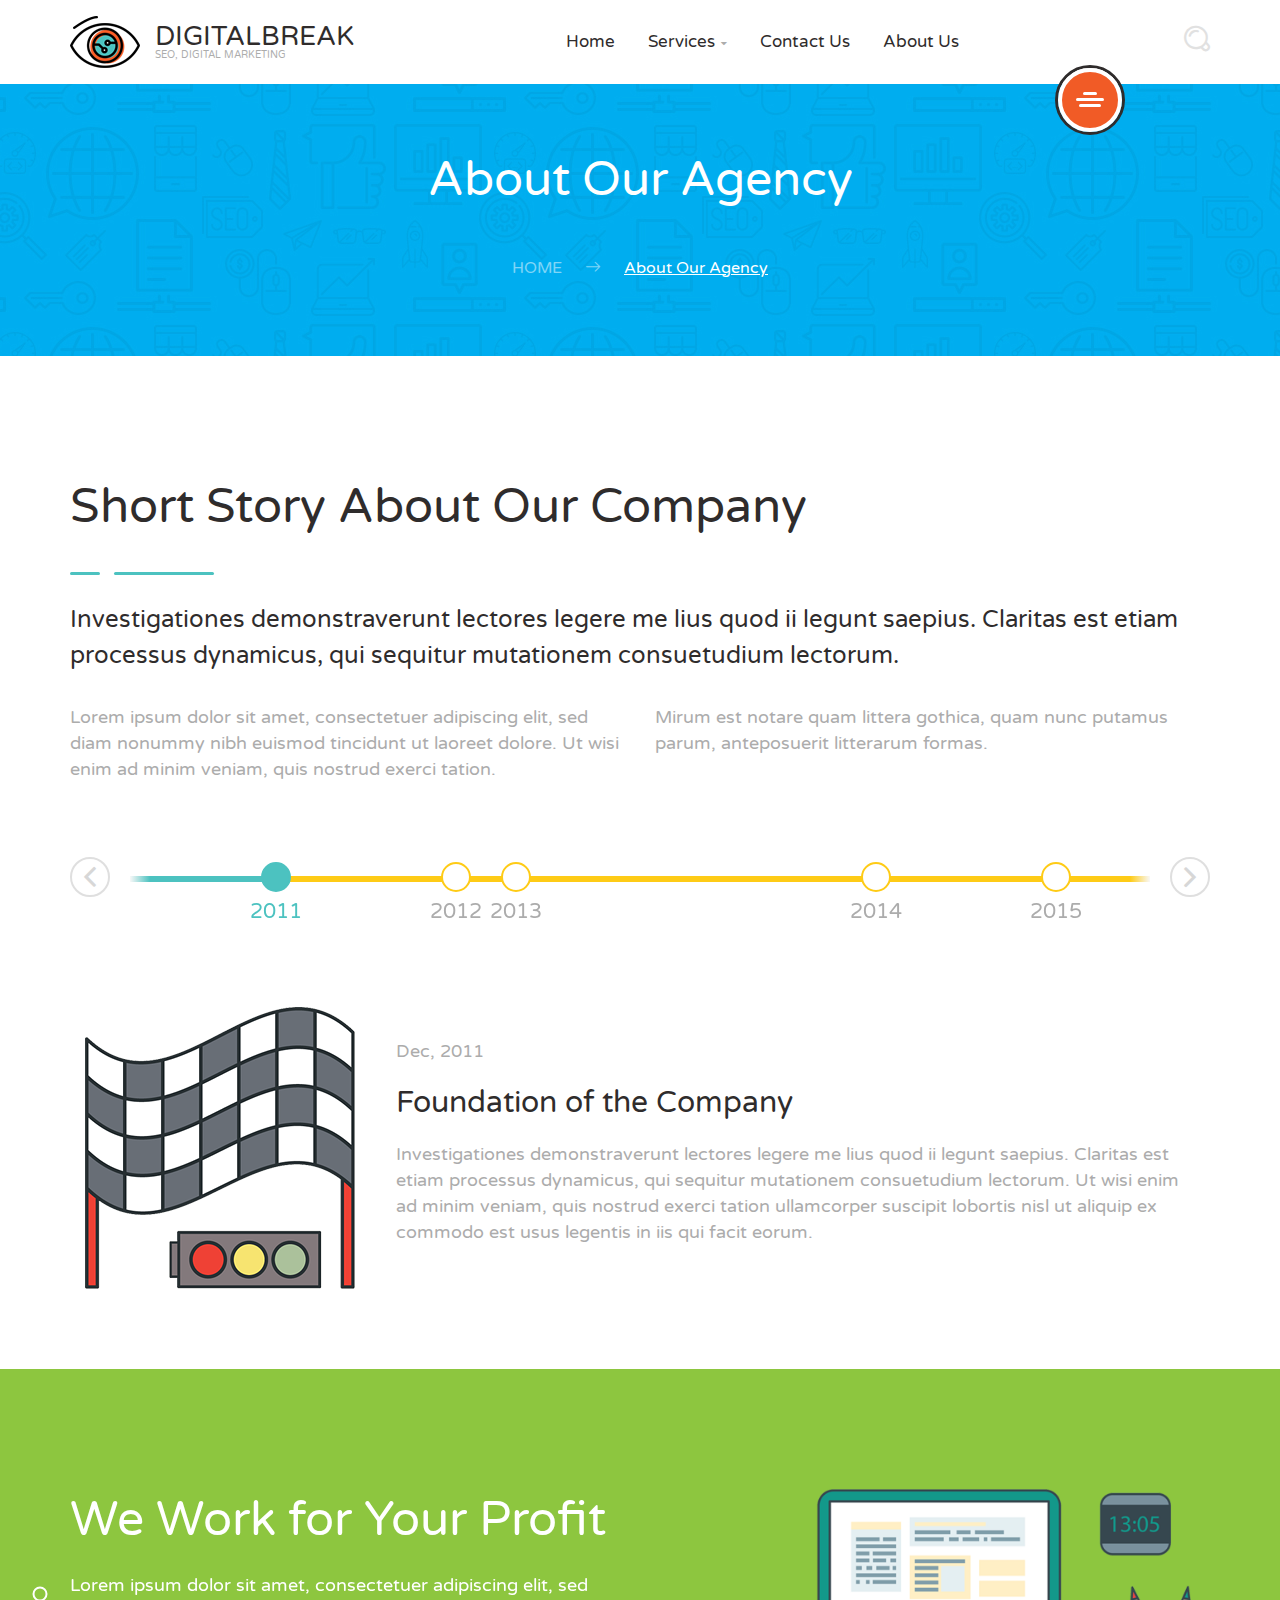
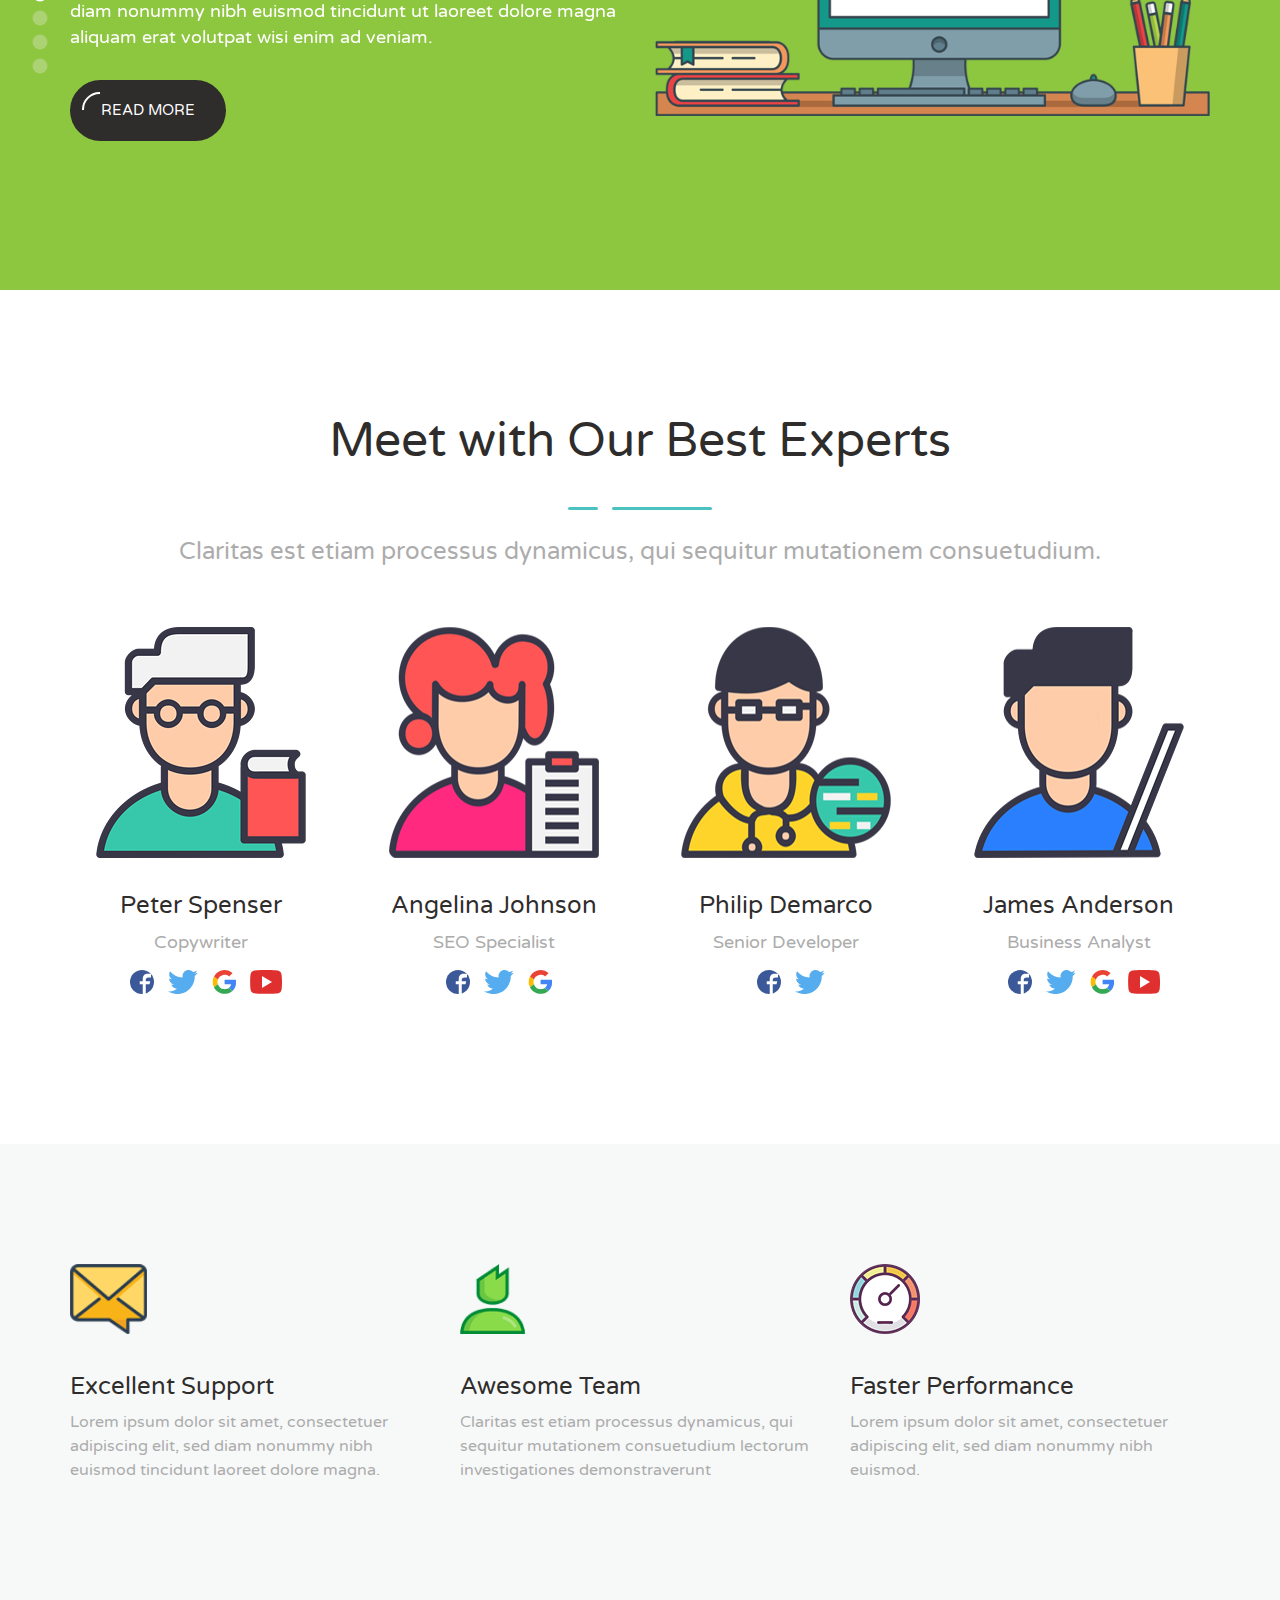
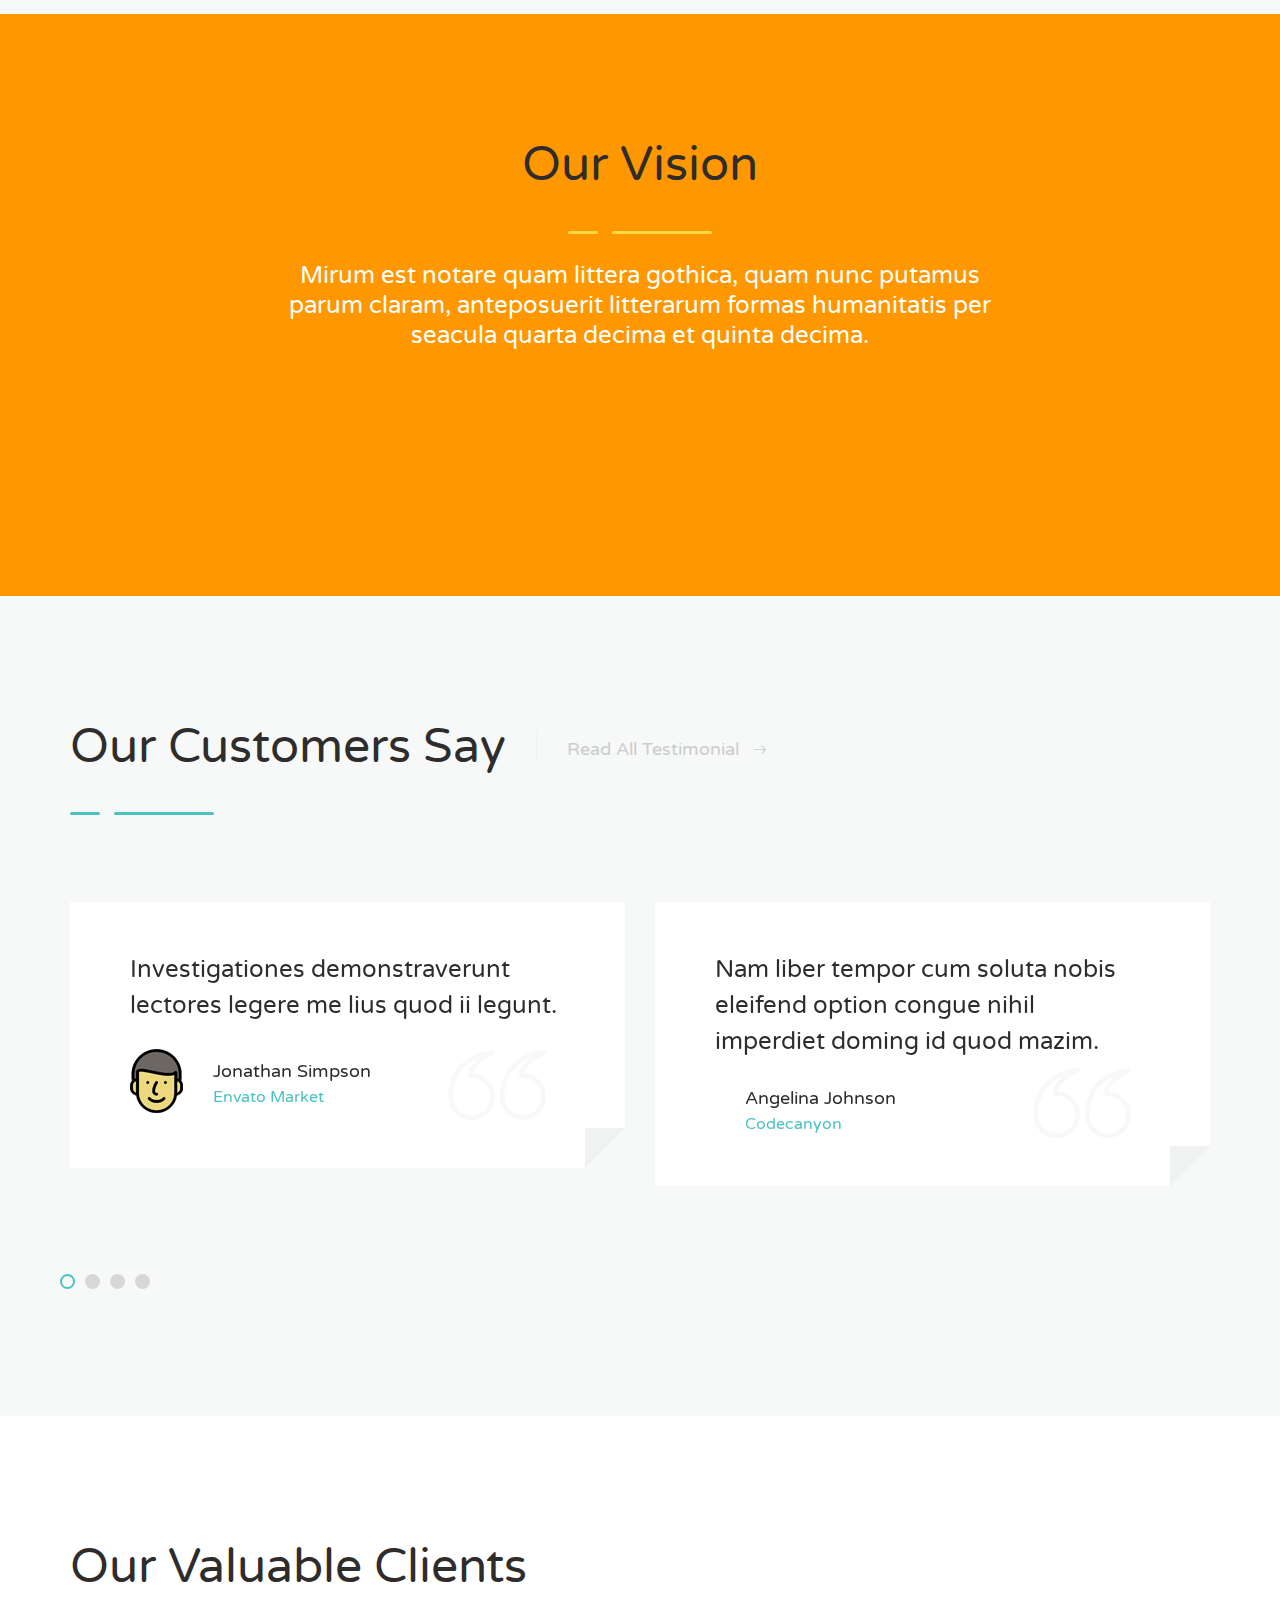
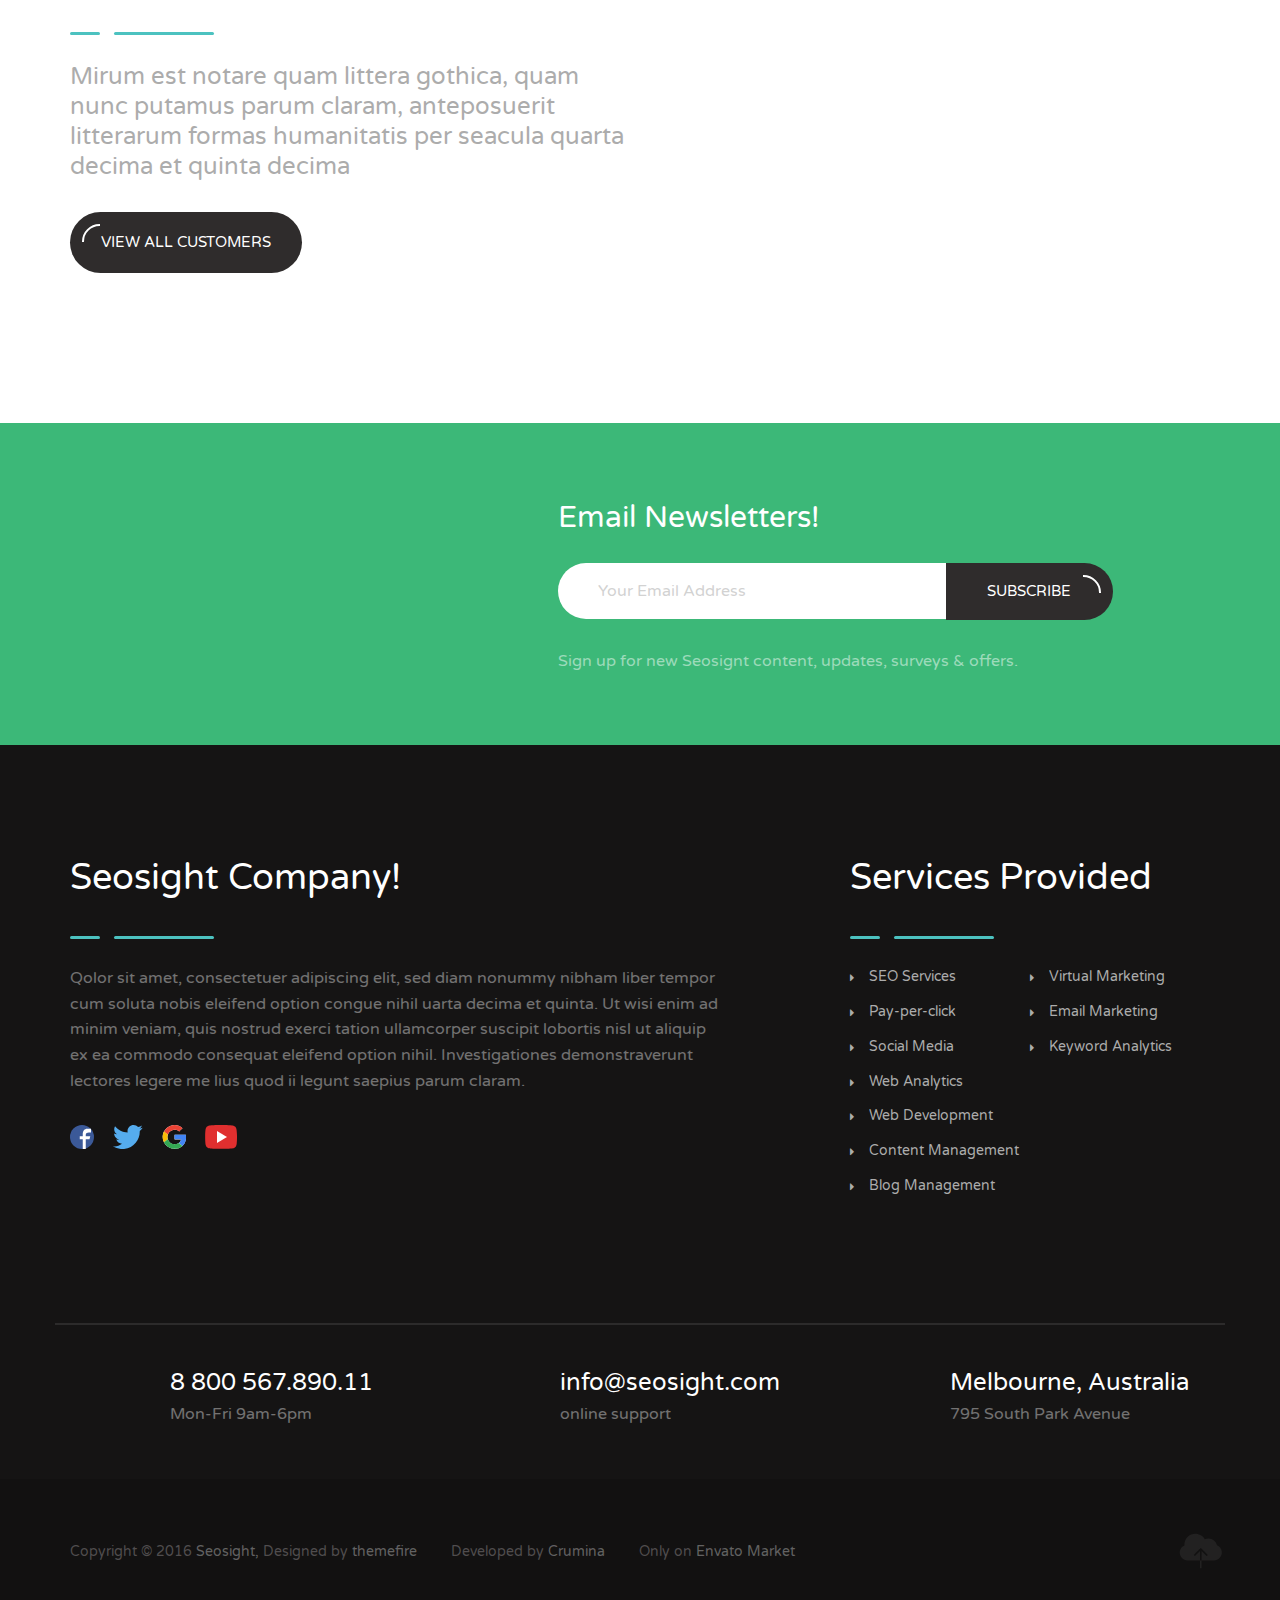
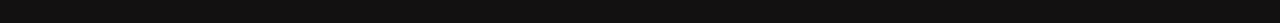
==== commit a12a797a: "31-Aug" ====
--- a/02_abouts.html
+++ b/02_abouts.html
@@ -69,9 +69,8 @@
 	</div>
 </div>-->
 
-<div class="top-bar">
+<!-- <div class="top-bar">
 	<div class="container">
-
 		<div class="top-bar-contact">
 			<div class="contact-item">
 				<img loading="lazy" src="img/united-states-of-america.png" class="flags" alt="flag">
@@ -83,22 +82,18 @@
 			</div>
 
 			<div class="contact-item">
-				8 800 567.890.11
+				+91 7042930752
 			</div>
 
 			<div class="contact-item">
-				<a href="#">info@seosight.com</a>
+				<a href="#">info@digitalbreak.com</a>
 			</div>
 
 			<div class="contact-item">
-				<span>Mon. - Fri.</span> 10:00 - 21:00
-			</div>
-		</div>
-
-		<div class="login-block">
-			<img loading="lazy" src="img/signin_color.png" class="sign-in-dark">
-			<a class="js-window-popup" href="#">Sign up</a>
-		</div>
+				<span>Mon. - Sat.</span> 10:00 - 21:00
+			</div>
+		</div>
+
 
 		<div class="follow_us">
 			<span>Follow us:</span>
@@ -129,7 +124,7 @@
 		</a>
 
 	</div>
-</div>
+</div> -->
 
 <!-- Header -->
 
--- a/css/blocks.css
+++ b/css/blocks.css
@@ -1316,7 +1316,7 @@
 
 /*------------- #STUNNING-HEADER --------------*/
 .stunning-header {
-  padding: 125px 0;
+  padding: 60px 0;
   background-position: center center; }
   @media (max-width: 768px) {
     .stunning-header {
@@ -2356,7 +2356,7 @@
   box-shadow: 0 -20px 40px rgba(0, 0, 0, 0.3);
   position: relative;
   z-index: 30;
-  -webkit-transition: all .3s ease;
+  /* -webkit-transition: all .3s ease; */
   -o-transition: all .3s ease;
   transition: all .3s ease; }
   @media (max-width: 1024px) {
--- a/css/modules.css
+++ b/css/modules.css
@@ -93,7 +93,7 @@
 
 /*------------- #HEADER --------------*/
 .header {
-  padding: 26px 0;
+  padding: 9px 0;
   background: #fff;
   position: fixed;
   width: 100%;
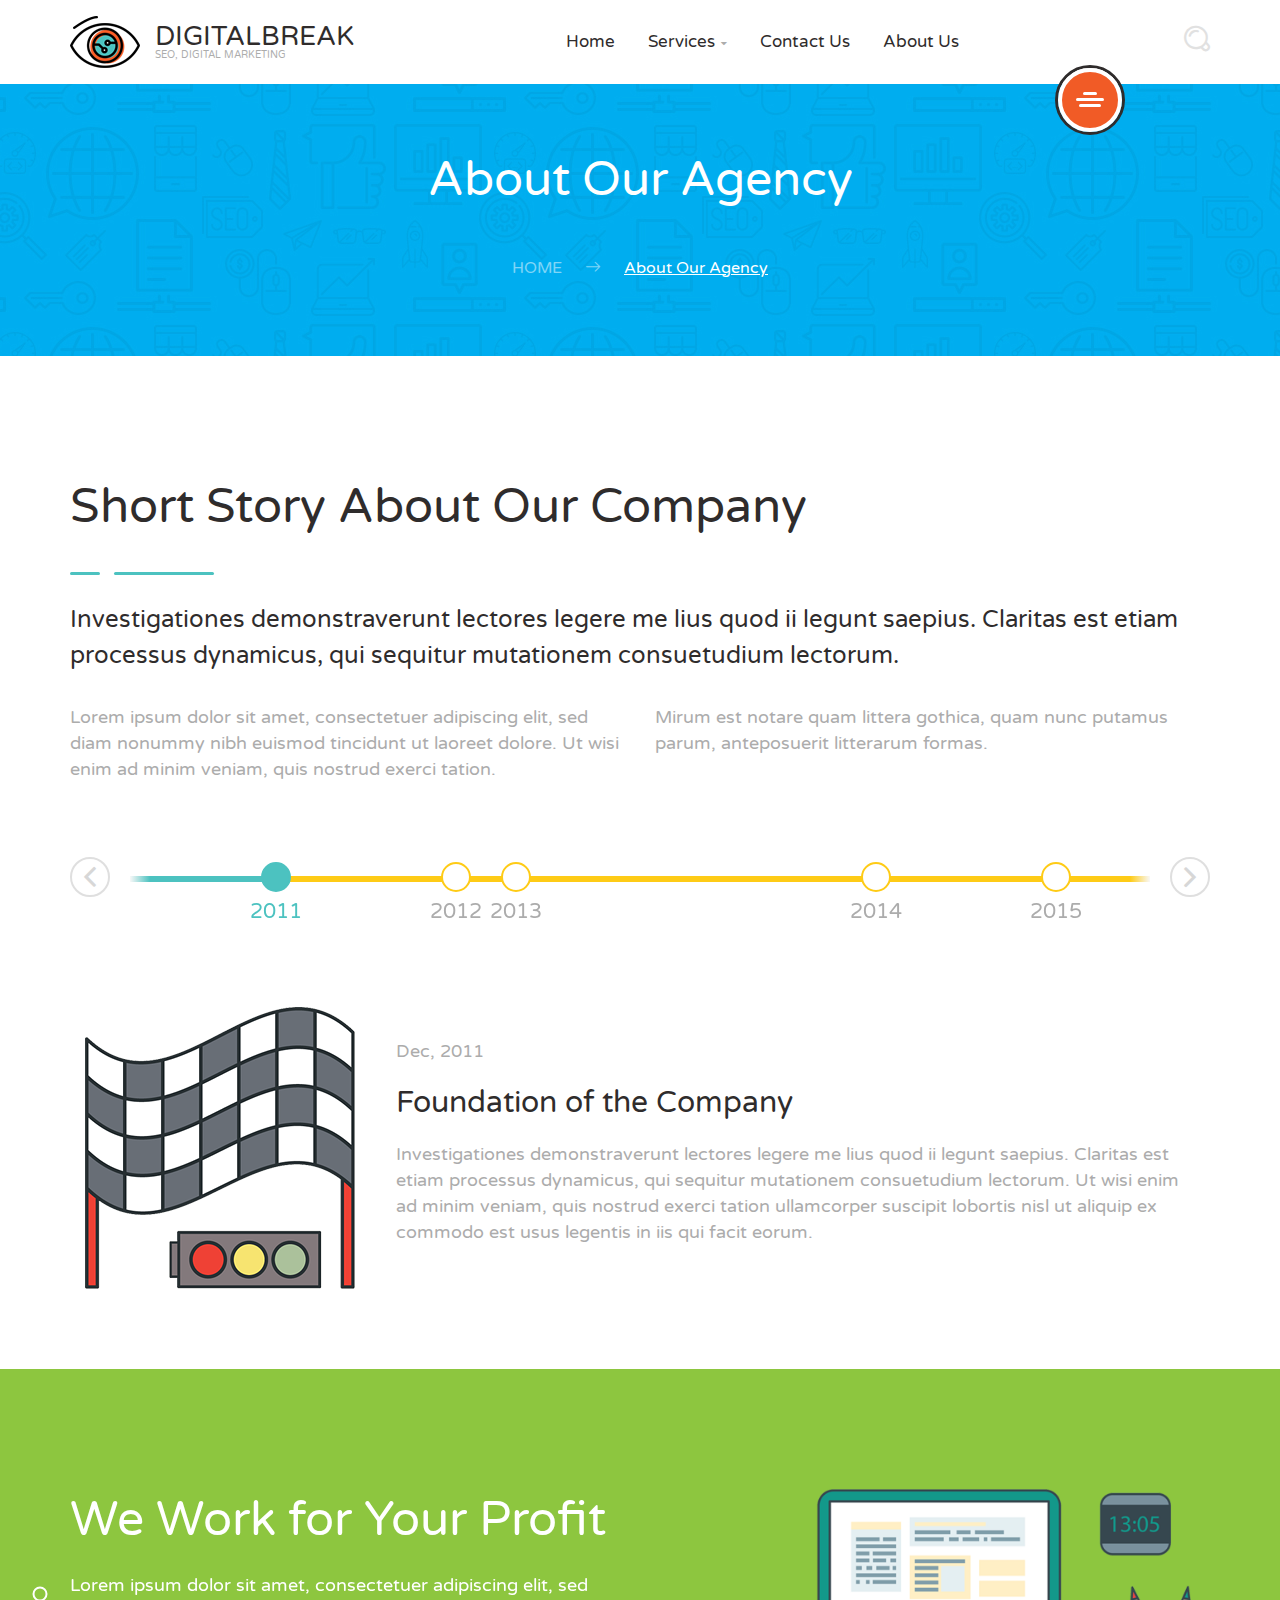
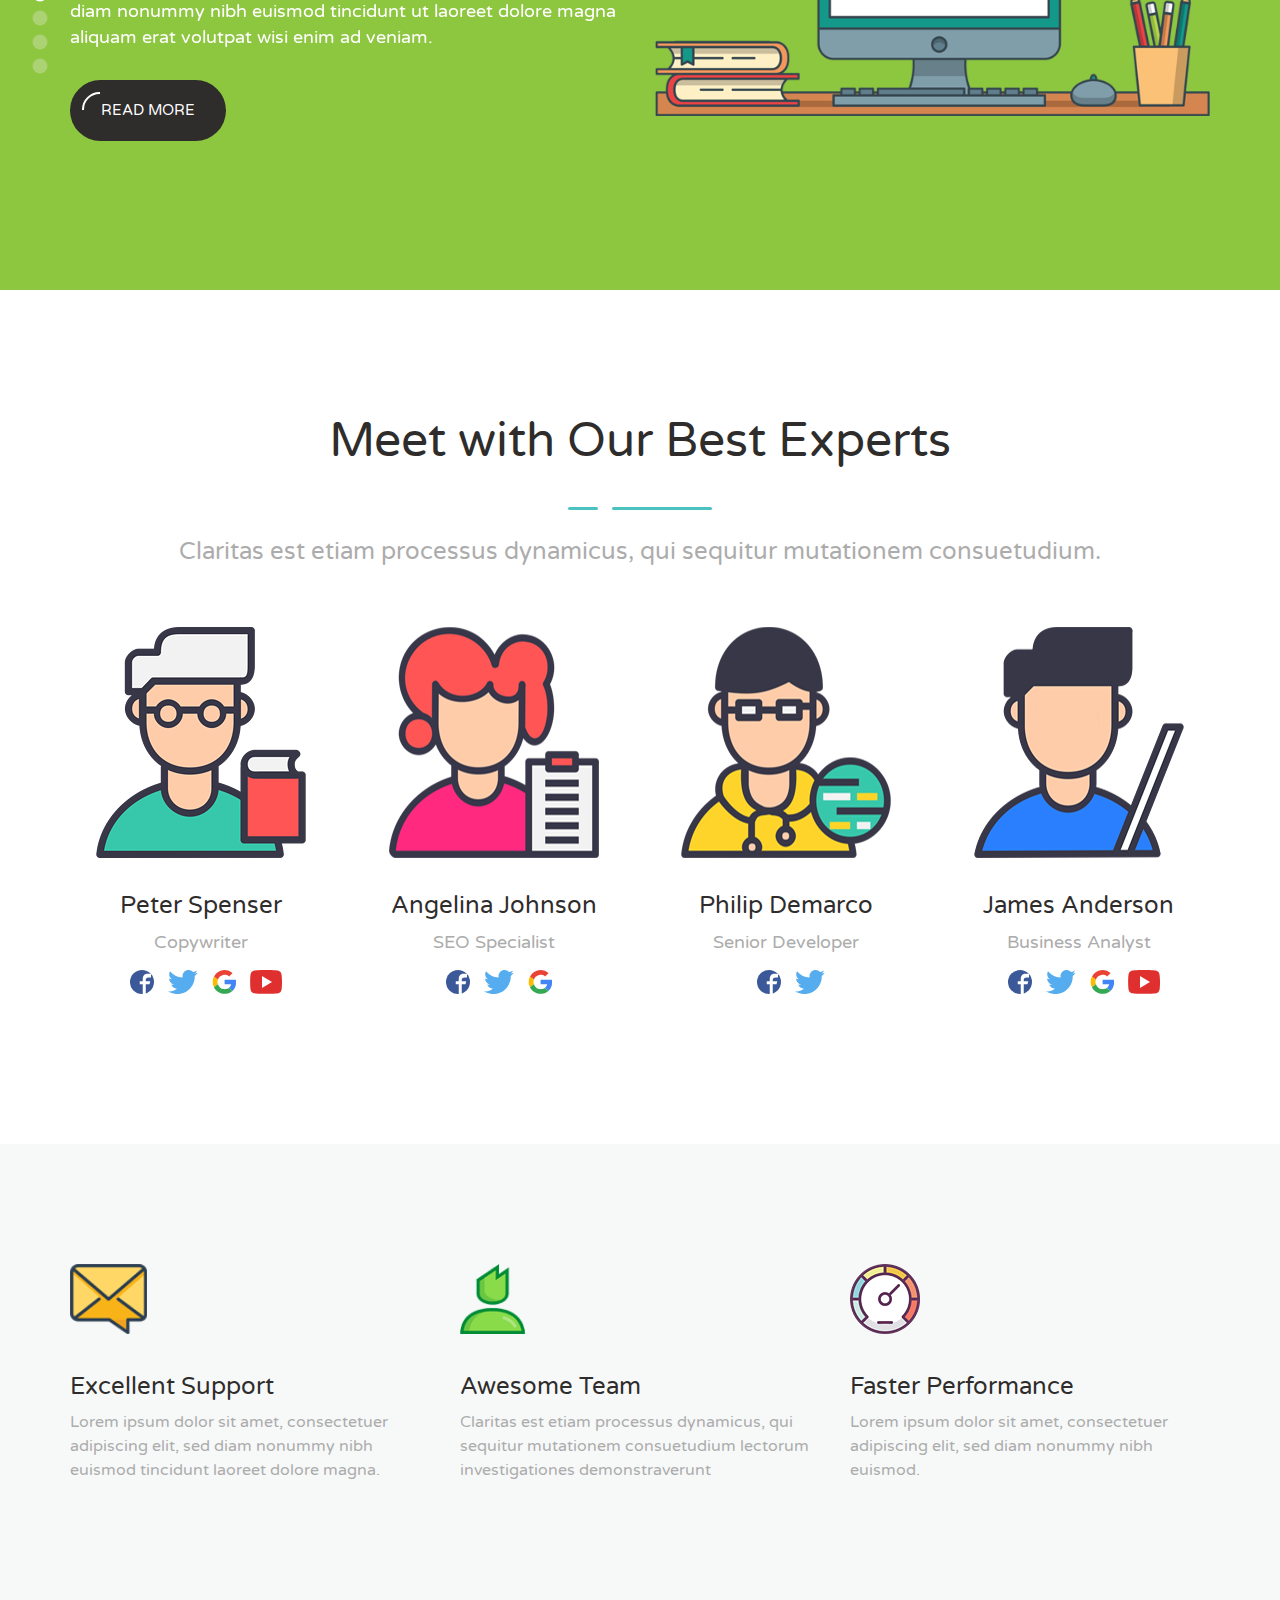
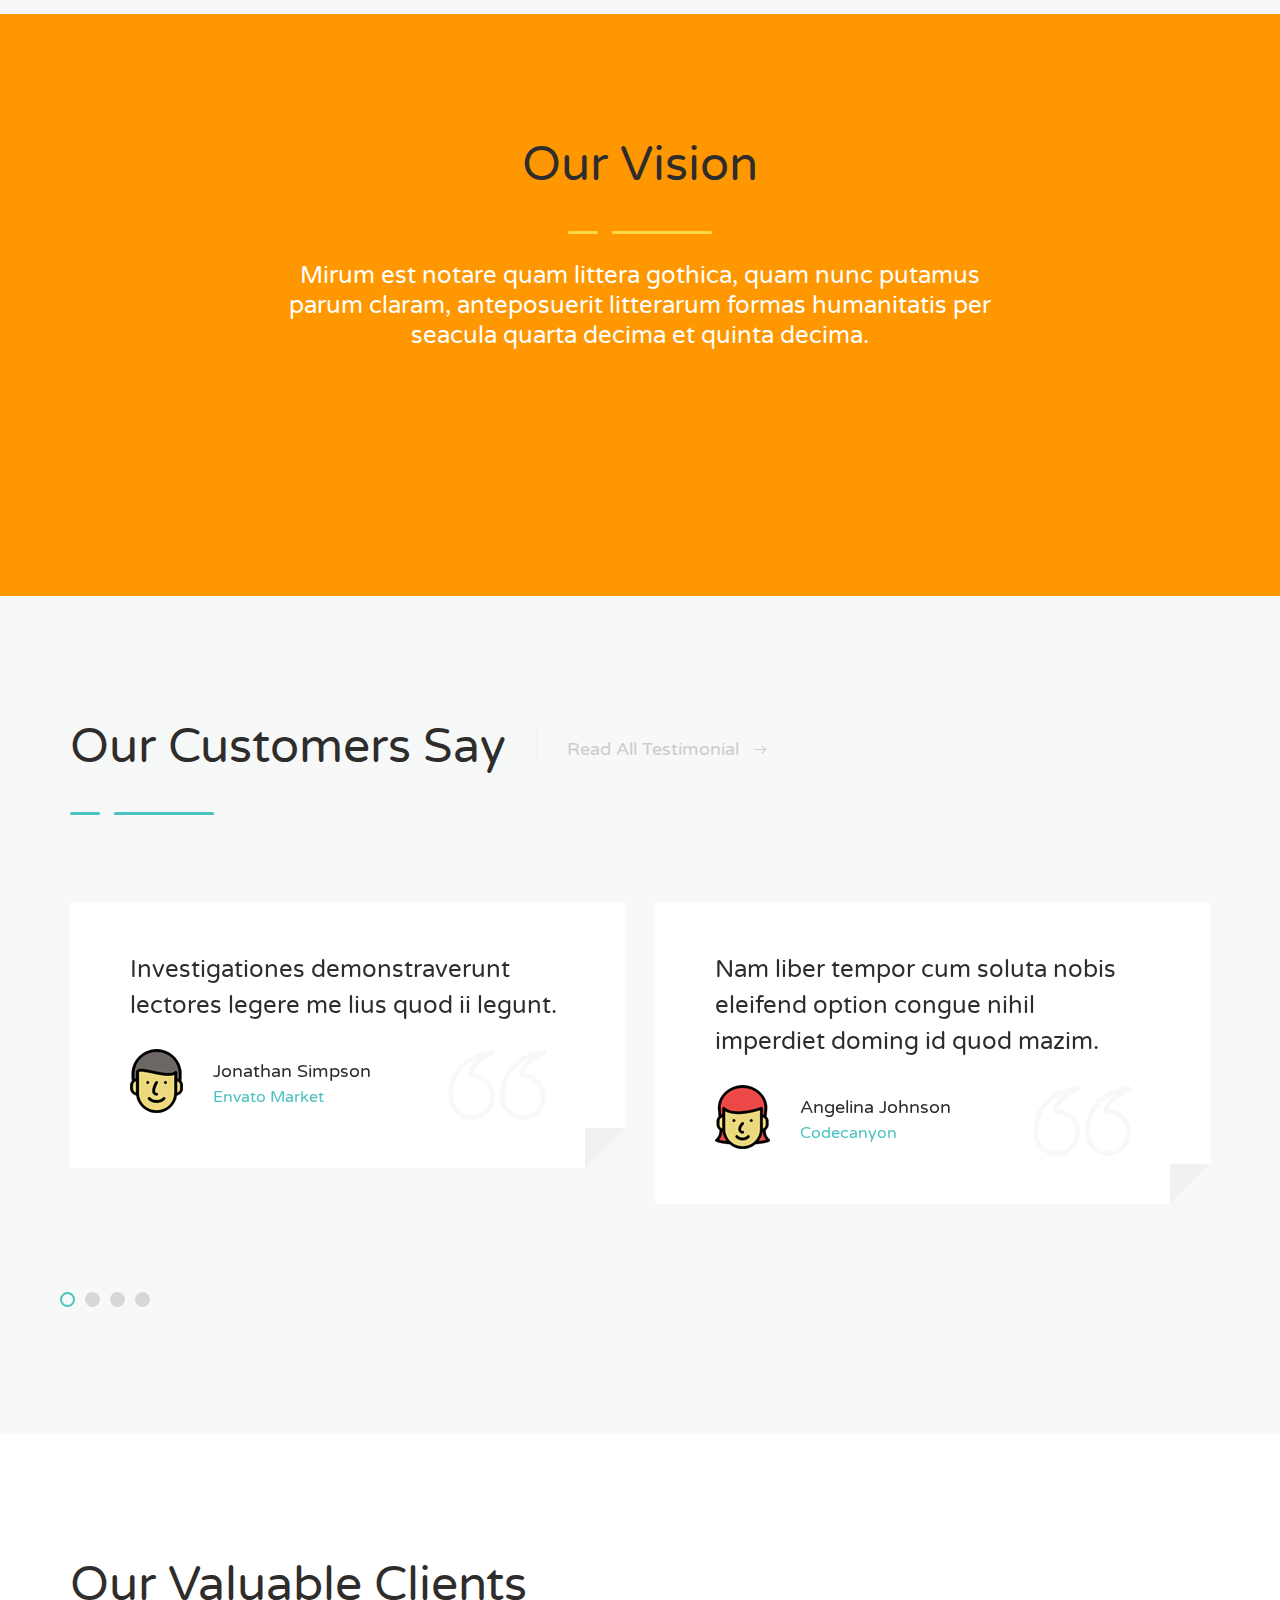
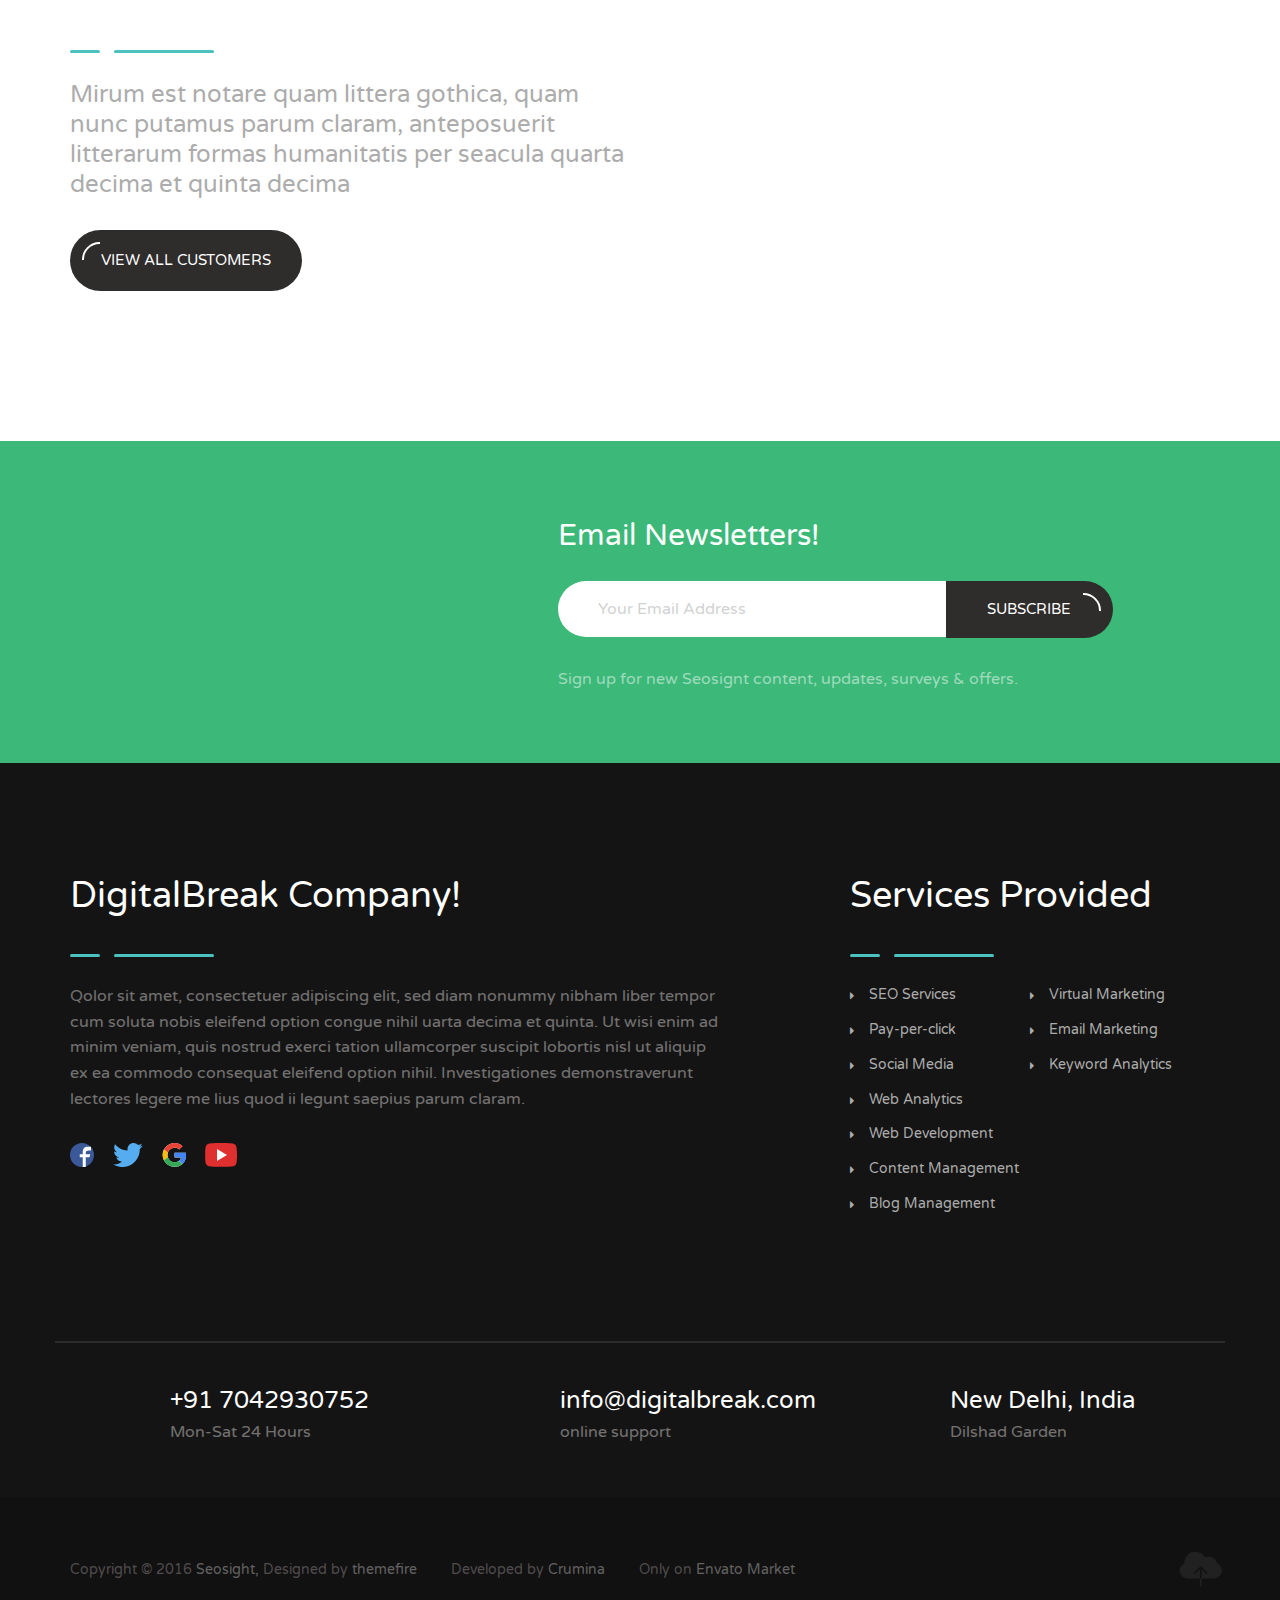
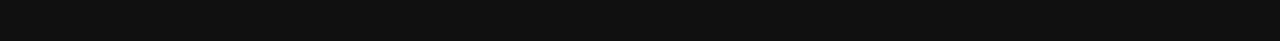
==== commit 432fb717: "1-sep" ====
--- a/02_abouts.html
+++ b/02_abouts.html
@@ -264,17 +264,17 @@
 				<a href="index.html" class="full-block-link"></a>
 				<img loading="lazy" src="img/logo-eye.png" alt="Seosight">
 				<div class="logo-text">
-					<div class="logo-title">Seosight</div>
-				</div>
-			</div>
-
-			<p class="text">Investigationes demonstraverunt lectores legere me lius quod
+					<div class="logo-title">DigitalBreak</div>
+				</div>
+			</div>
+
+			<!-- <p class="text">Investigationes demonstraverunt lectores legere me lius quod
 				ii legunt saepius est etiam processus dynamicus.
-			</p>
-
-		</div>
-
-		<div class="widget login">
+			</p> -->
+
+		</div>
+
+		<!-- <div class="widget login">
 
 			<h4 class="login-title">Sign In to Your Account</h4>
 			<input class="input-standard-grey" placeholder="Username or Email" type="text">
@@ -300,7 +300,7 @@
 			<div class="helped">Lost your password?</div>
 			<div class="helped js-window-popup">Register Now</div>
 
-		</div>
+		</div> -->
 
 		<div class="widget contacts">
 
@@ -312,15 +312,15 @@
 			<div class="contacts-item">
 				<img loading="lazy" src="img/contact4.png" alt="phone">
 				<div class="content">
-					<a href="#" class="title">8 800 567.890.11</a>
-					<p class="sub-title">Mon-Fri 9am-6pm</p>
+					<a href="#" class="title">+91 7042930752</a>
+					<p class="sub-title">Mon-Sat 24 Hours</p>
 				</div>
 			</div>
 
 			<div class="contacts-item">
 				<img loading="lazy" src="img/contact5.png" alt="phone">
 				<div class="content">
-					<a href="#" class="title">info@seosight.com</a>
+					<a href="#" class="title">info@digitalbreak.com</a>
 					<p class="sub-title">online support</p>
 				</div>
 			</div>
@@ -1282,7 +1282,7 @@
 			<div class="info">
 				<div class="col-lg-7 col-md-7 col-sm-12 col-xs-12">
 					<div class="heading">
-						<h3 class="heading-title">Seosight Company!</h3>
+						<h3 class="heading-title">DigitalBreak Company!</h3>
 						<div class="heading-line">
 							<span class="short-line"></span>
 							<span class="long-line"></span>
@@ -1383,8 +1383,8 @@
 							<svg enable-background="new 0 0 64 64" version="1.1" viewBox="0 0 64 64" xml:space="preserve" xmlns="http://www.w3.org/2000/svg"><path d="  M45.1,44.2C42.9,42,39.6,40,37,42.6c-1.8,1.8-2.6,3.9-2.6,3.9s-4.3,2.3-11.7-5.2s-5.2-11.7-5.2-11.7s2.1-0.8,3.9-2.6  c2.6-2.6,0.6-5.9-1.7-8.1c-2.7-2.7-6.2-4.9-8.2-2.9c-3.7,3.7-4.4,8.4-4.4,8.4S9,35.5,18.7,45.3s20.9,11.6,20.9,11.6s4.7-0.7,8.4-4.4  C50,50.4,47.8,46.9,45.1,44.2z" fill="none" stroke="#fcb03b" stroke-linecap="round" stroke-linejoin="round" stroke-miterlimit="10" stroke-width="2"/><path d="  M18.4,12.2C22.2,9.5,26.9,8,32,8c13.3,0,24,10.8,24,24c0,4-1.3,9-4.4,12.2" fill="none" stroke="#fcb03b" stroke-linecap="round" stroke-linejoin="round" stroke-miterlimit="10" stroke-width="2"/><path d="  M27.3,55.6c-9.8-1.9-17.5-9.8-19.1-19.7" fill="none" stroke="#fcb03b" stroke-linecap="round" stroke-linejoin="round" stroke-miterlimit="10" stroke-width="2"/><path d="  M30,21c0,0,4.4,0,5.2,0c1.2,0,1.8,0.2,1.8,1.1s0,0.7,0,1.3c0,0.6,0,1.4-1.6,2.5c-2.3,1.6-5.6,3.8-5.6,5.1c0,1.6,0.7,2,1.8,2  s5.3,0,5.3,0" fill="none" stroke="#fcb03b" stroke-linecap="round" stroke-linejoin="round" stroke-miterlimit="10" stroke-width="2"/><path d="  M40,21c0,0,0,2.8,0,3.8S39.9,27,41.5,27c1.6,0,4.5,0,4.5,0v-6.1V33" fill="none" stroke="#fcb03b" stroke-linecap="round" stroke-linejoin="round" stroke-miterlimit="10" stroke-width="2"/></svg>
 						</div>
 						<div class="content">
-							<a href="#" class="title">8 800 567.890.11</a>
-							<p class="sub-title">Mon-Fri 9am-6pm</p>
+							<a href="#" class="title">+91 7042930752</a>
+							<p class="sub-title">Mon-Sat 24 Hours</p>
 						</div>
 					</div>
 				</div>
@@ -1395,7 +1395,7 @@
 							<svg enable-background="new 0 0 64 64" version="1.1" viewBox="0 0 64 64" xml:space="preserve" xmlns="http://www.w3.org/2000/svg"><polyline fill="none" points="  54,17 32,36 10,17 " stroke="#f15b26" stroke-linecap="round" stroke-linejoin="round" stroke-miterlimit="10" stroke-width="2"/><line fill="none" stroke="#f15b26" stroke-linecap="round" stroke-linejoin="round" stroke-miterlimit="10" stroke-width="2" x1="10.9" x2="26" y1="48" y2="36"/><path d="  M32.7,49H13c-2.2,0-4-1.8-4-4V19c0-2.2,1.8-4,4-4h38c2.2,0,4,1.8,4,4v15.5" fill="none" stroke="#f15b26" stroke-linecap="round" stroke-linejoin="round" stroke-miterlimit="10" stroke-width="2"/><circle cx="44.9" cy="43.1" fill="none" r="10.1" stroke="#f15b26" stroke-linecap="round" stroke-linejoin="round" stroke-miterlimit="10" stroke-width="2"/><path d="  M44,41.4c0,0-1.3,3.4-0.9,5.1c0.4,1.7,2.6,2.1,3.7,1.1" fill="none" stroke="#f15b26" stroke-linecap="round" stroke-linejoin="round" stroke-miterlimit="10" stroke-width="2"/><g><circle cx="45.4" cy="38.3" fill="#DCE9EE" r="0.9"/><path d="M45.4,37.3c-0.5,0-0.9,0.4-0.9,0.9c0,0.5,0.4,0.9,0.9,0.9s0.9-0.4,0.9-0.9C46.4,37.8,46,37.3,45.4,37.3   L45.4,37.3z" fill="#f15b26"/></g></svg>
 						</div>
 						<div class="content">
-							<a href="#" class="title">info@seosight.com</a>
+							<a href="#" class="title">info@digitalbreak.com</a>
 							<p class="sub-title">online support</p>
 						</div>
 					</div>
@@ -1407,8 +1407,8 @@
 							<svg enable-background="new 0 0 64 64" version="1.1" viewBox="0 0 64 64" xml:space="preserve" xmlns="http://www.w3.org/2000/svg"><polygon fill="none" points="  38.7,36.4 56,32 38.7,27.6 42,22 36.4,25.3 32,8 27.6,25.3 22,22 25.3,27.6 8,32 25.3,36.4 22,42 27.6,38.7 32,56 36.4,38.7 42,42   " stroke="#3cb878" stroke-linecap="round" stroke-linejoin="round" stroke-miterlimit="10" stroke-width="2"></polygon><circle cx="32" cy="32" fill="none" r="4" stroke="#3cb878" stroke-linecap="round" stroke-linejoin="round" stroke-miterlimit="10" stroke-width="2"></circle><path d="  M26.1,53.2c-7.9-2.2-13.9-8.6-15.6-16.7" fill="none" stroke="#3cb878" stroke-linecap="round" stroke-linejoin="round" stroke-miterlimit="10" stroke-width="2"></path><path d="  M53.5,36.9c-1.8,8.1-8.2,14.6-16.3,16.5" fill="none" stroke="#3cb878" stroke-linecap="round" stroke-linejoin="round" stroke-miterlimit="10" stroke-width="2"></path><path d="  M36.9,10.5c8.2,1.9,14.7,8.3,16.6,16.6" fill="none" stroke="#3cb878" stroke-linecap="round" stroke-linejoin="round" stroke-miterlimit="10" stroke-width="2"></path><path d="  M10.5,27.1c1.9-8.2,8.3-14.6,16.4-16.5" fill="none" stroke="#3cb878" stroke-linecap="round" stroke-linejoin="round" stroke-miterlimit="10" stroke-width="2"></path></svg>
 						</div>
 						<div class="content">
-							<a href="#" class="title">Melbourne, Australia</a>
-							<p class="sub-title">795 South Park Avenue</p>
+							<a href="#" class="title">New Delhi, India</a>
+							<p class="sub-title">Dilshad Garden</p>
 						</div>
 					</div>
 				</div>
